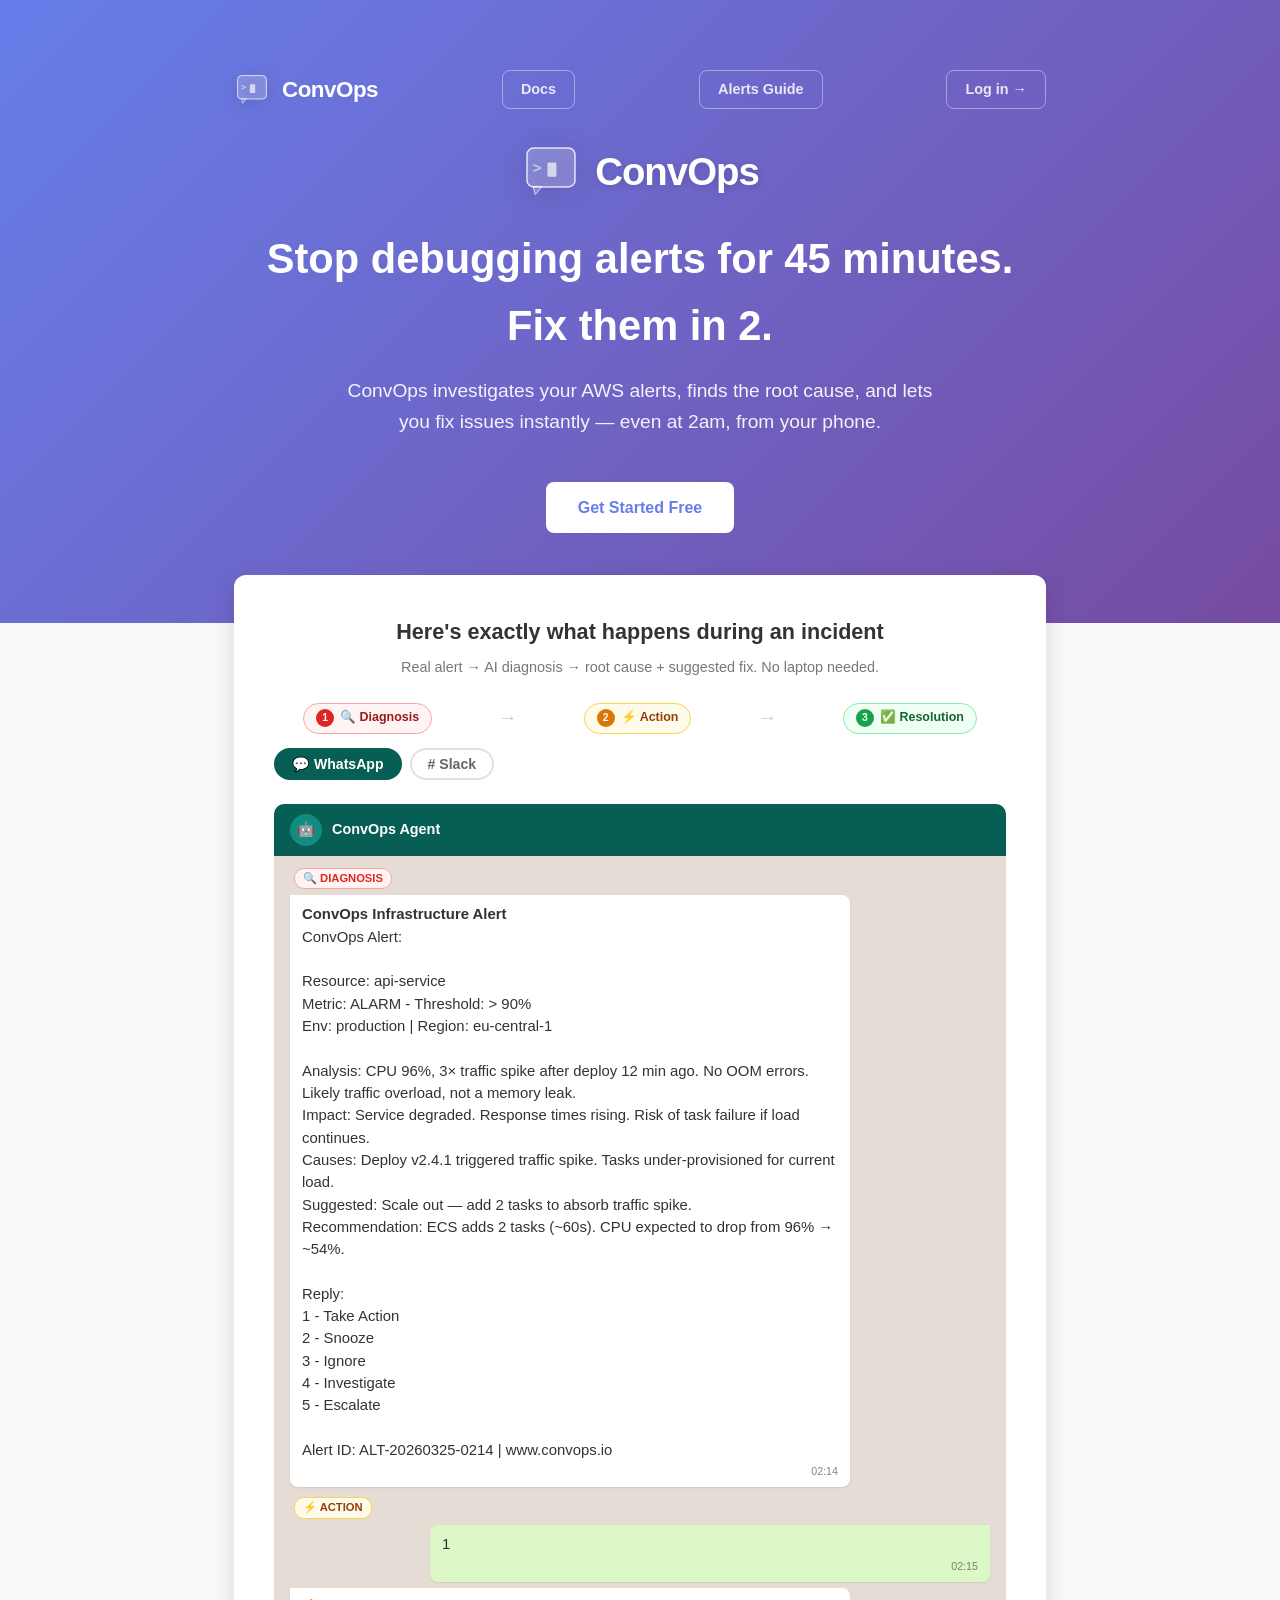
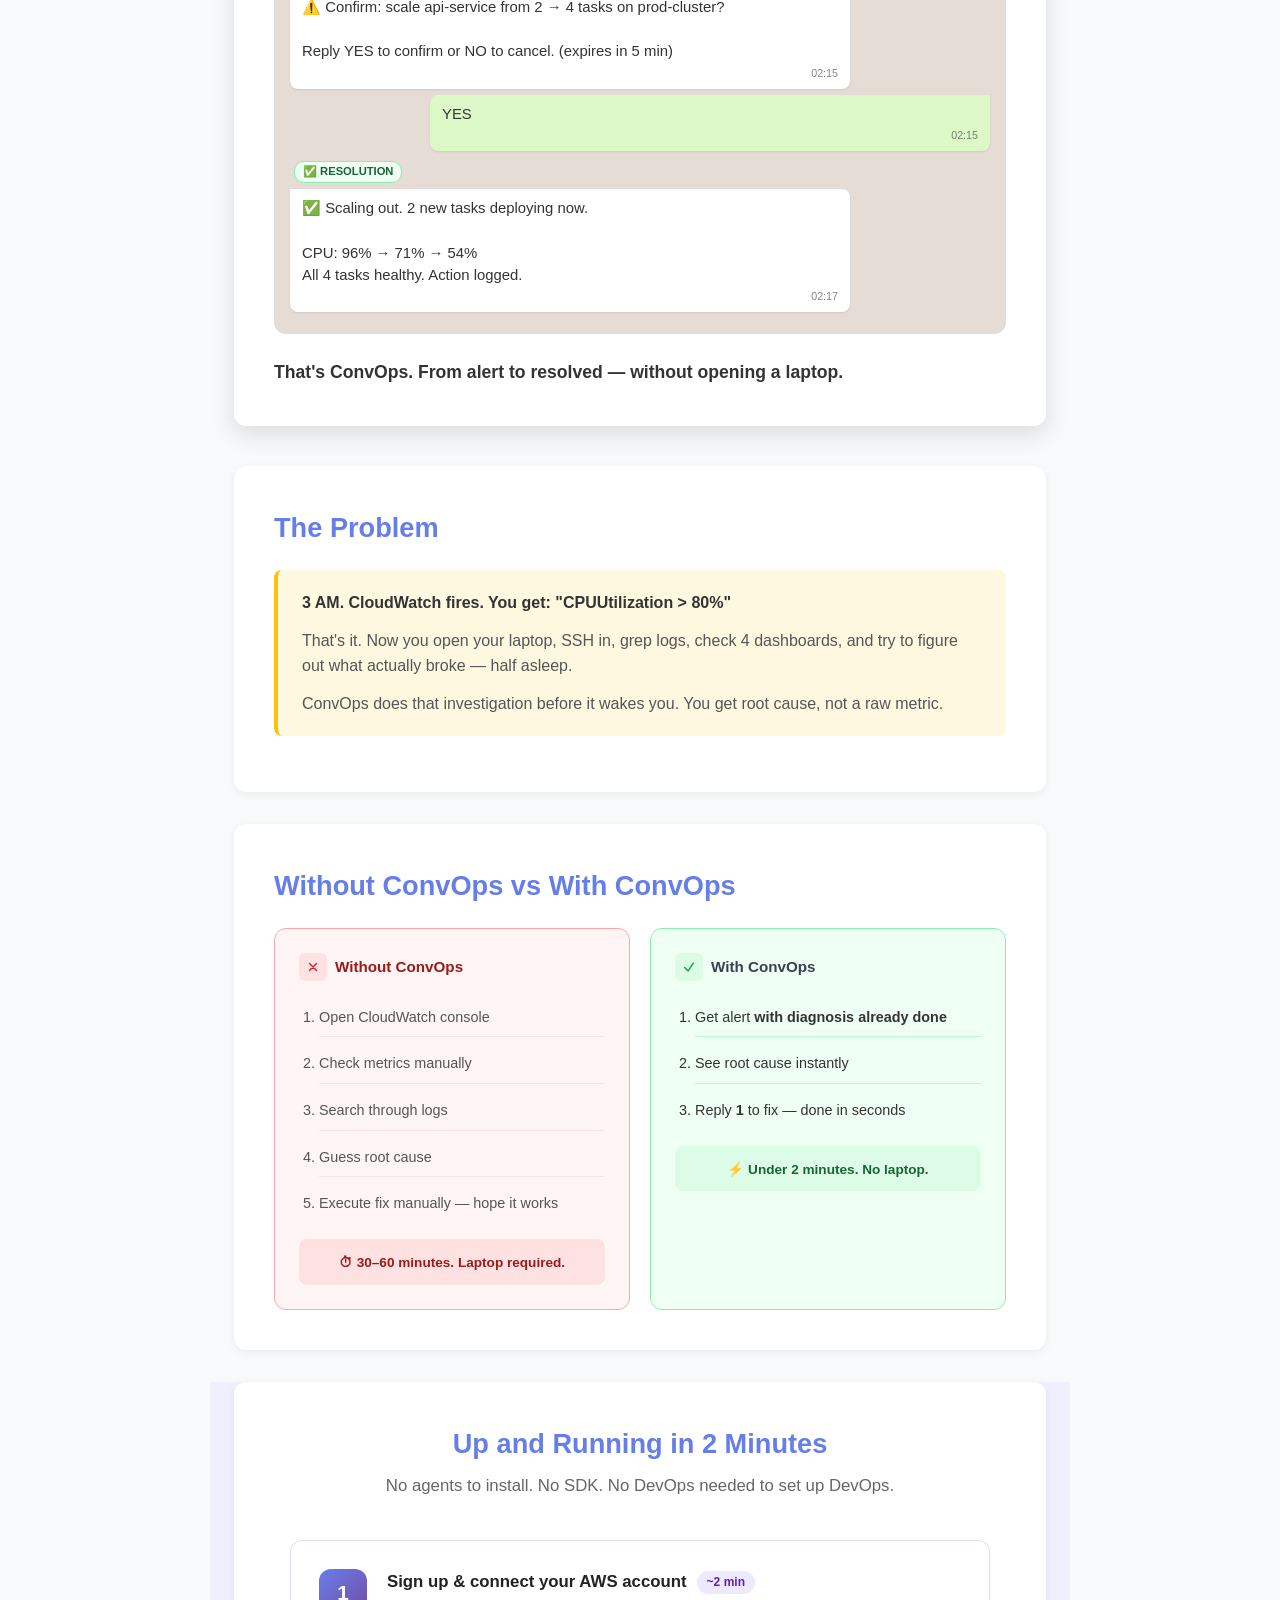
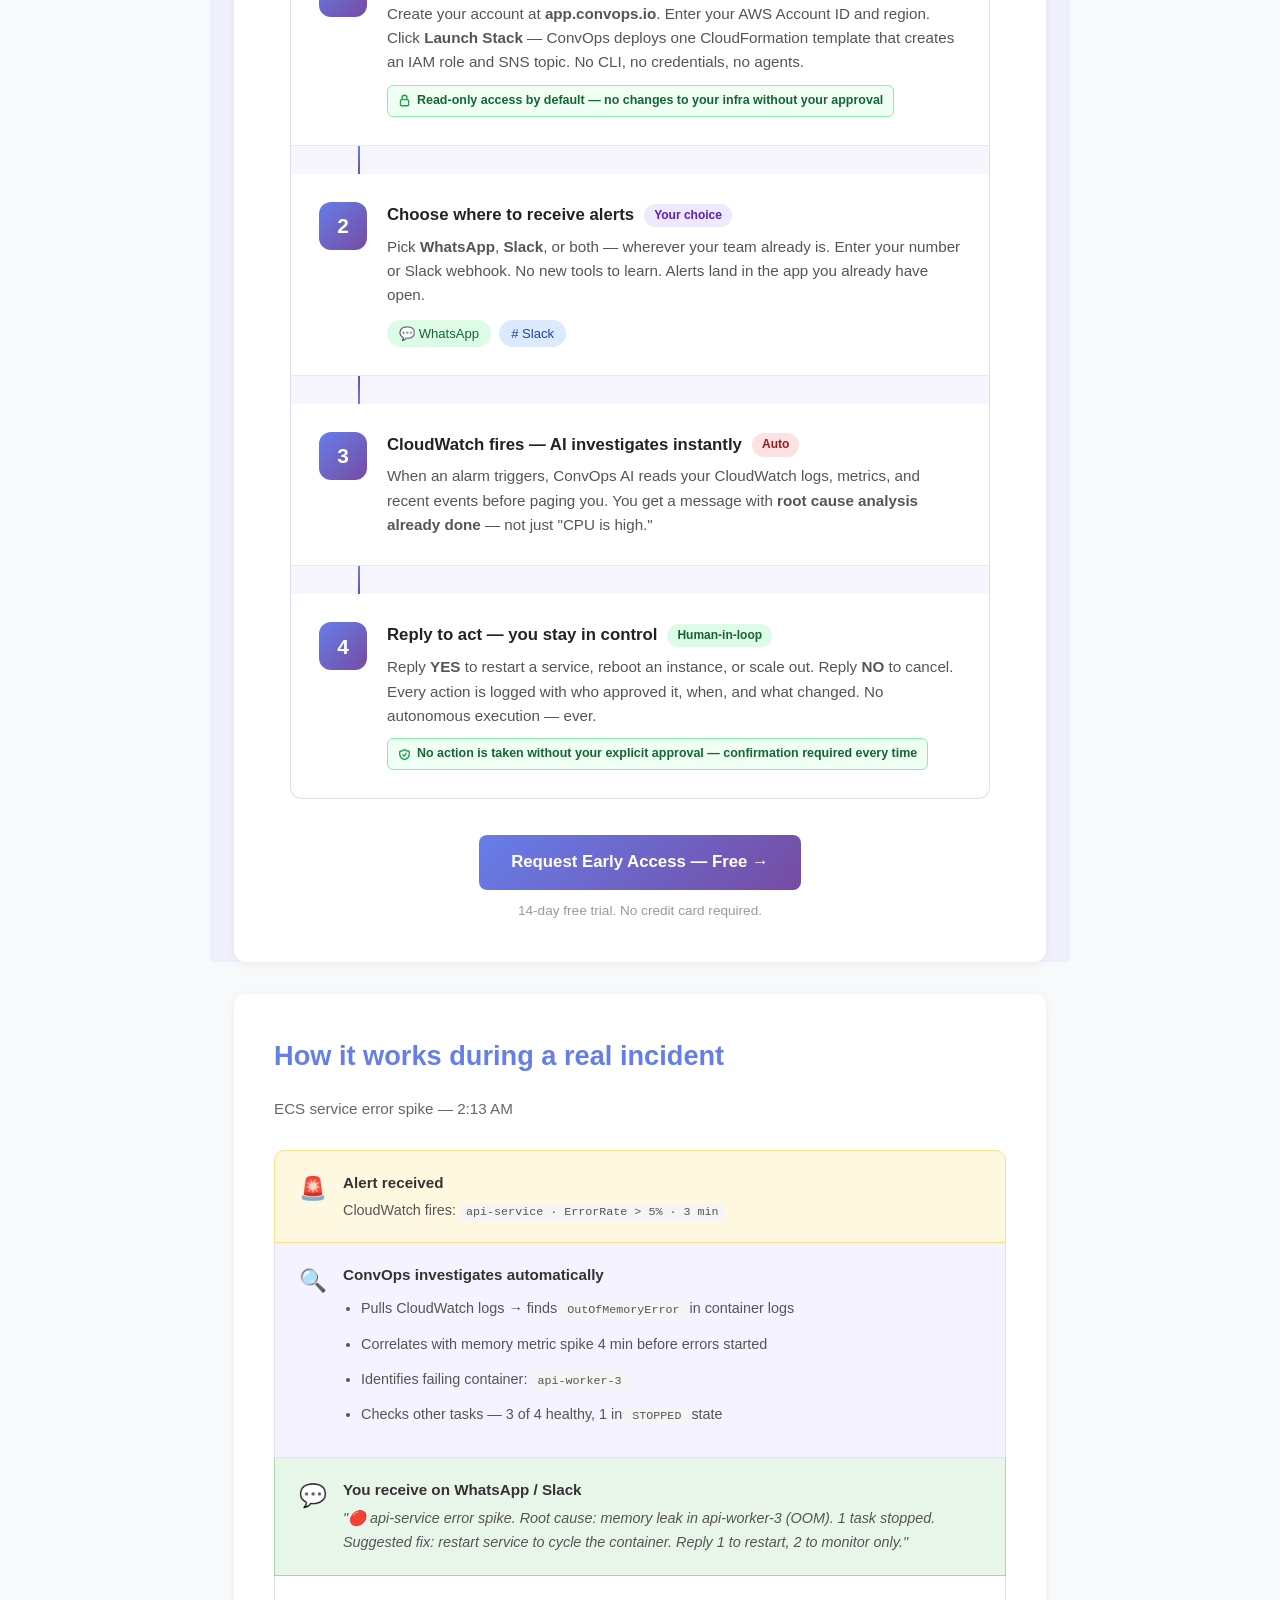
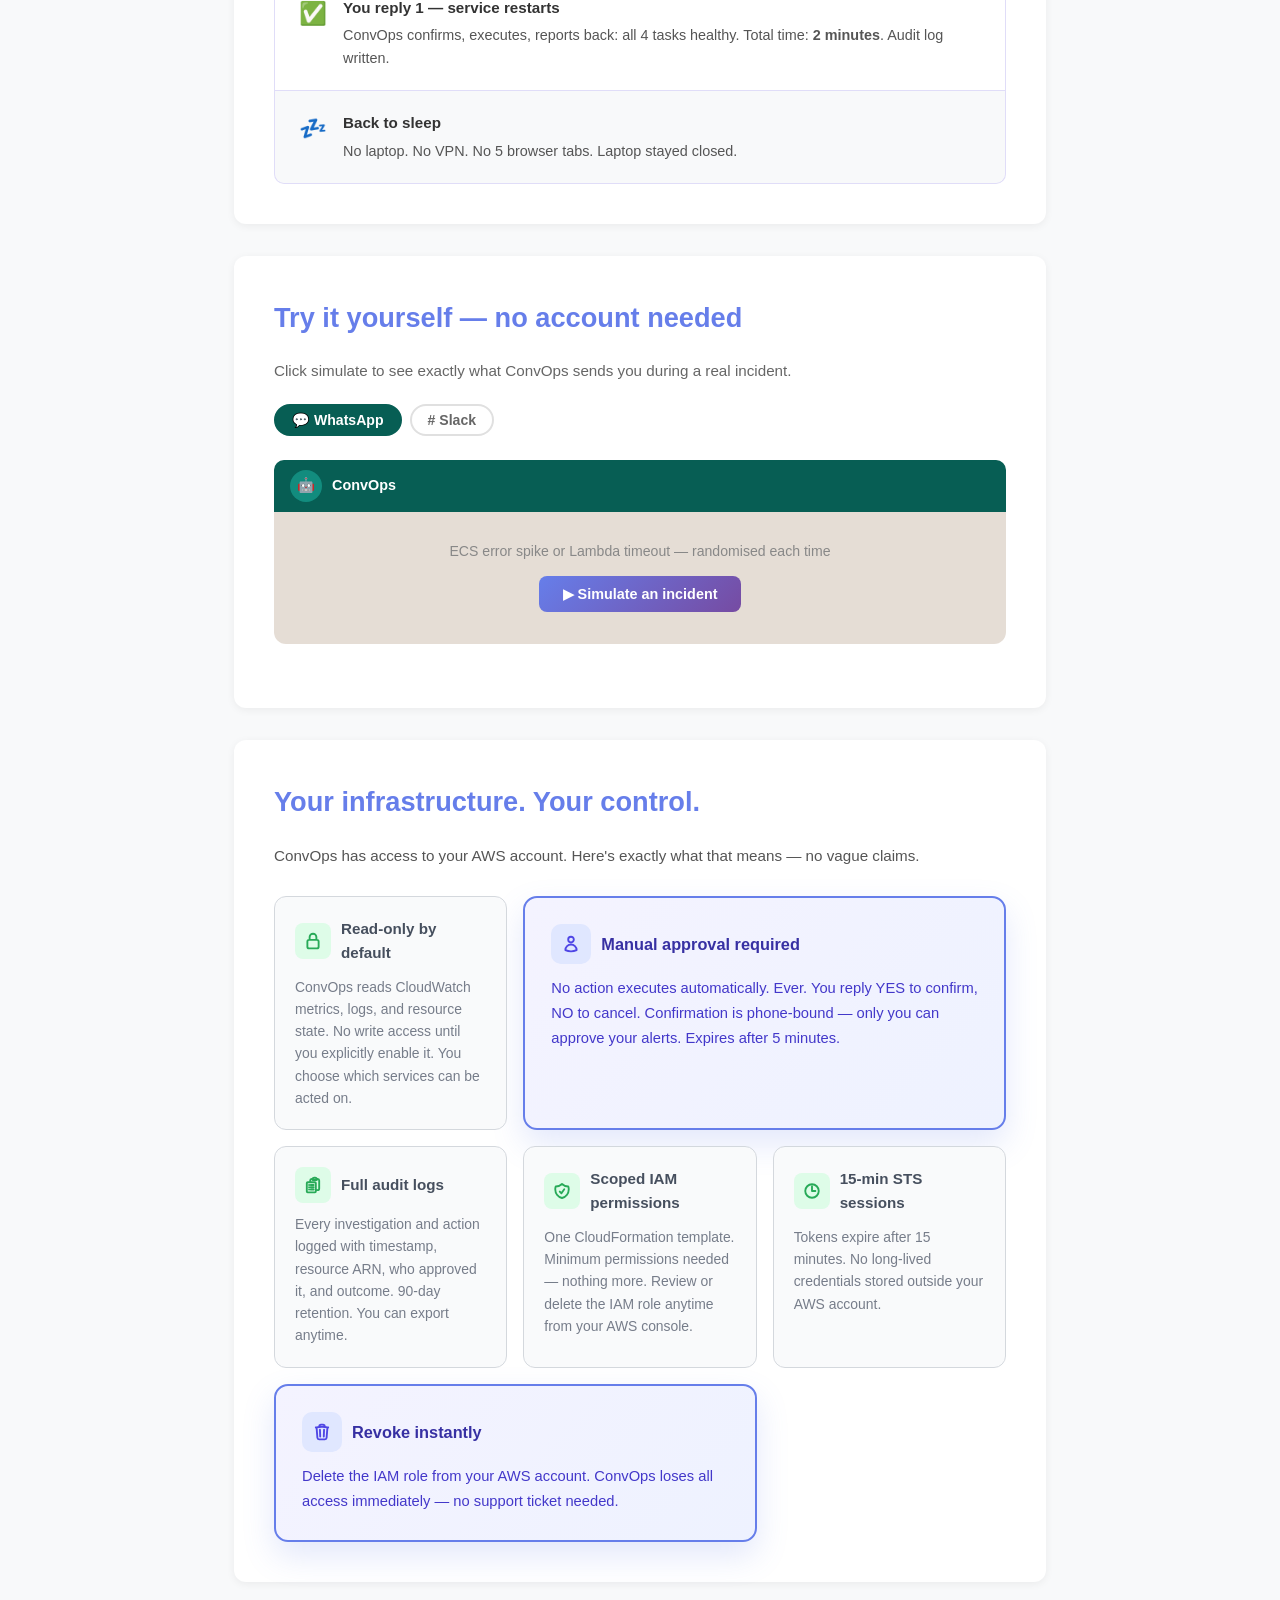
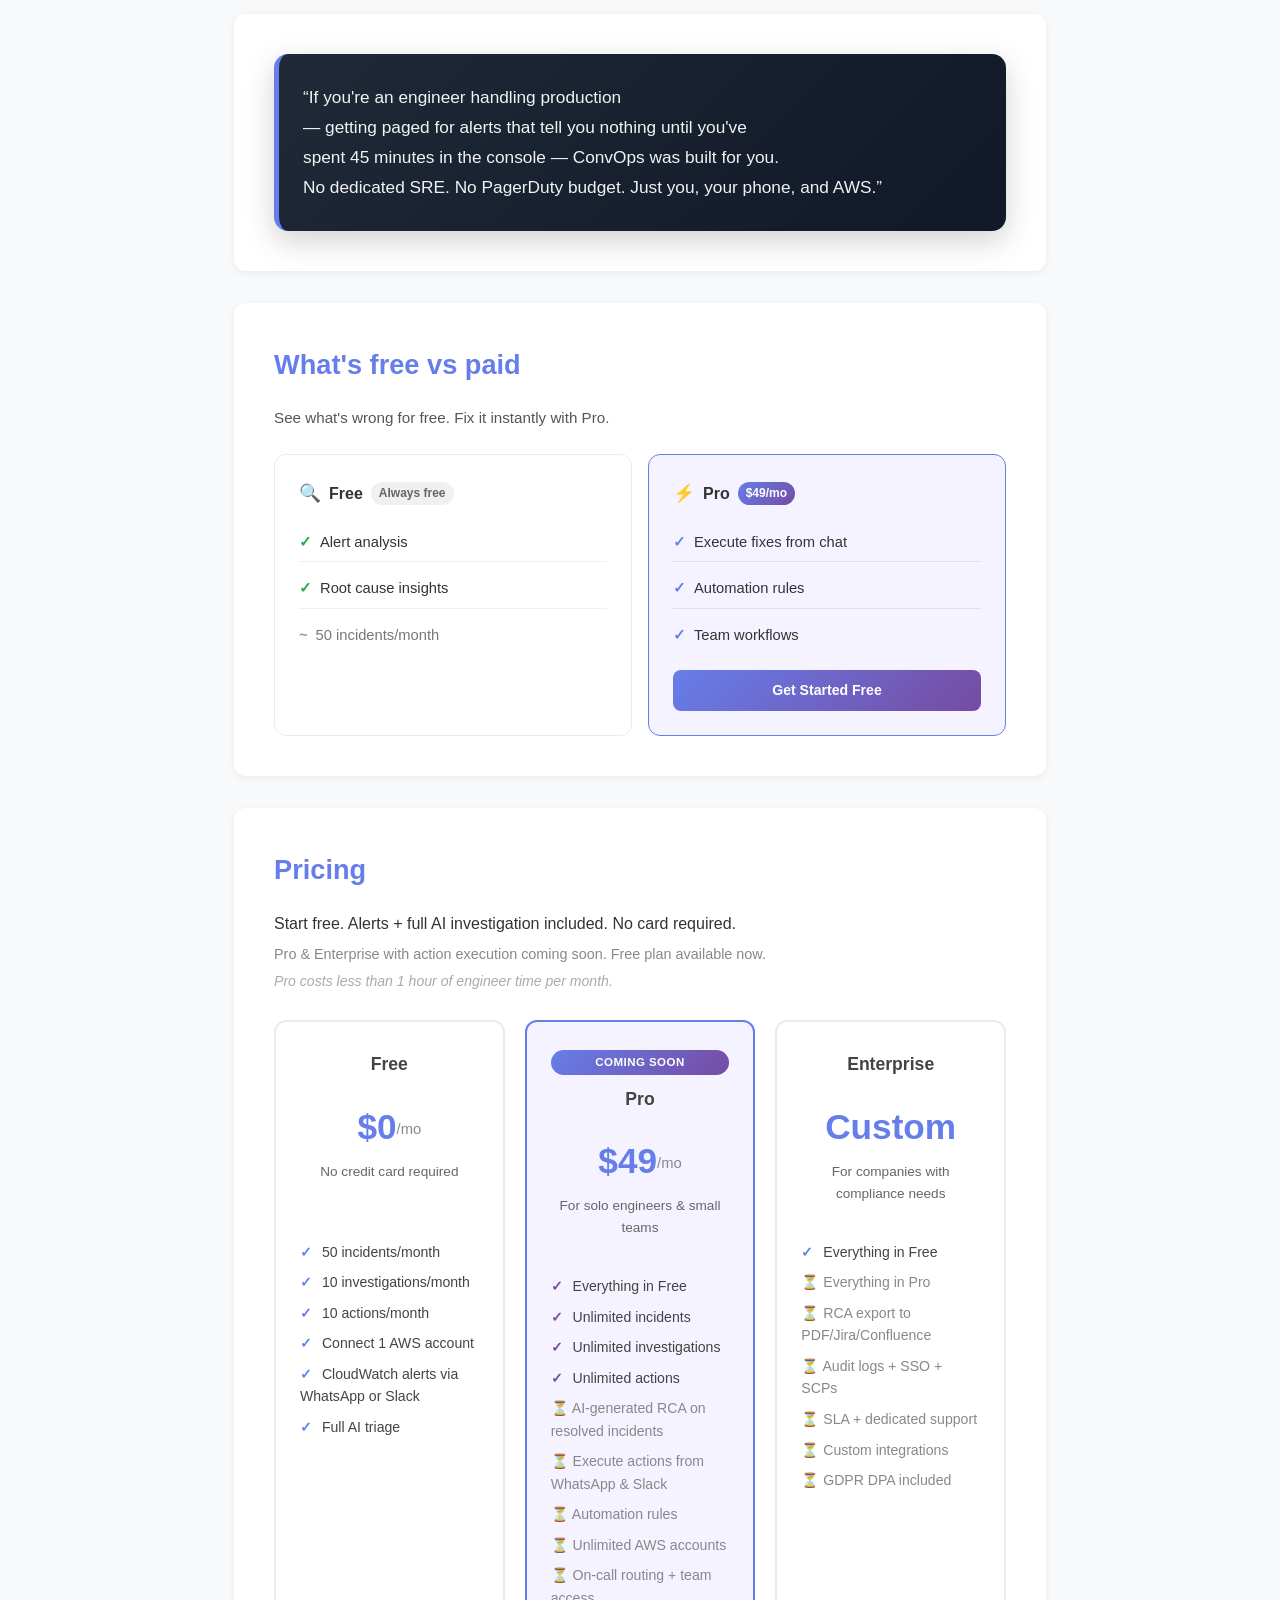
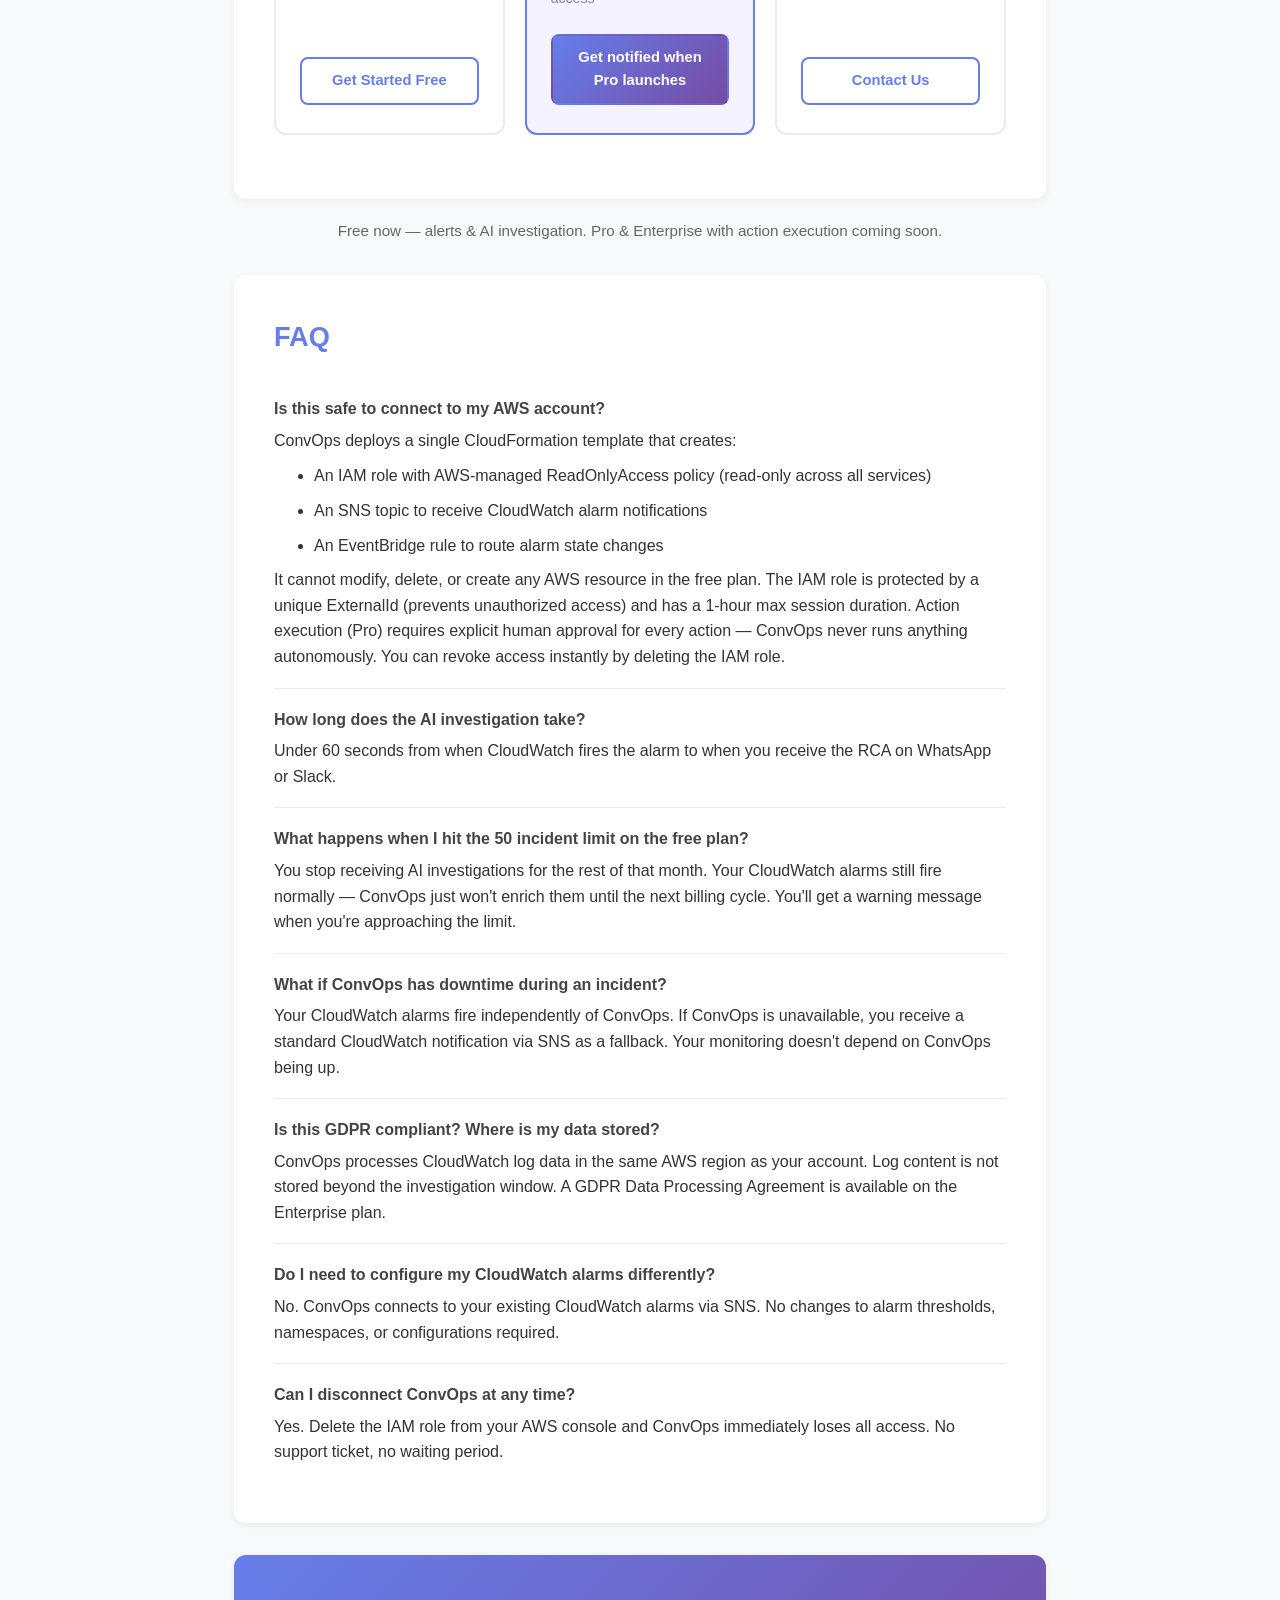
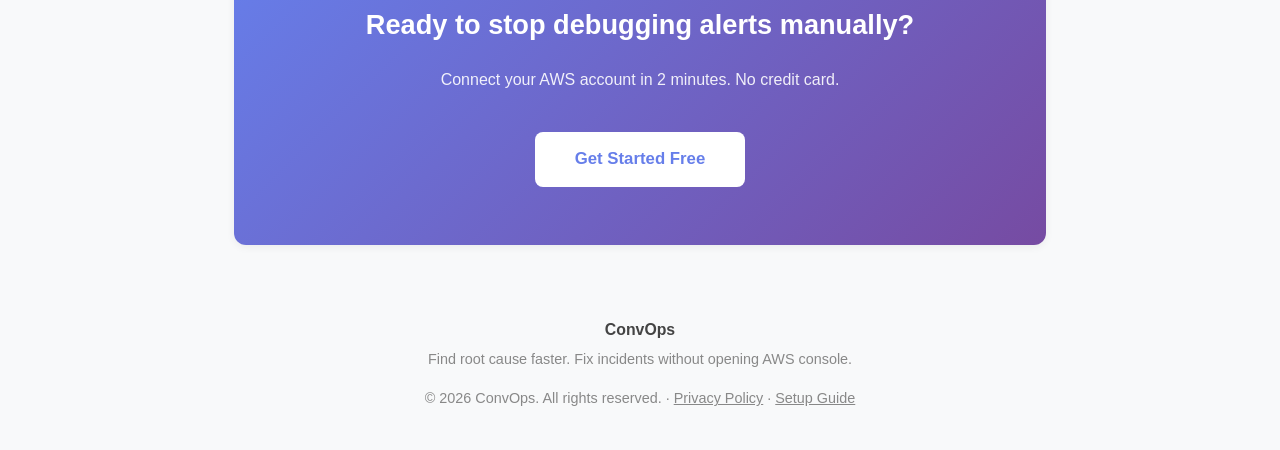
==== index.html @ 7e85c983 "feat: update Free plan limits (10 investigations + 10 actions/month) - Free plan: Added '10 investig" ====
<!DOCTYPE html>
<html lang="en">
<head>
    <meta charset="UTF-8">
    <meta name="viewport" content="width=device-width, initial-scale=1.0">
    <title>ConvOps — Stop Debugging Alerts for 45 Minutes. Fix Them in 2.</title>
    <meta name="description" content="ConvOps delivers AWS CloudWatch alerts to WhatsApp or Slack with AI-powered root cause analysis. No laptop needed — investigate and fix incidents from your phone." />
    <meta property="og:title" content="ConvOps — Stop Debugging Alerts for 45 Minutes. Fix Them in 2." />
    <meta property="og:description" content="ConvOps delivers AWS CloudWatch alerts to WhatsApp or Slack with AI-powered root cause analysis. No laptop needed — investigate and fix incidents from your phone." />
    <meta property="og:url" content="https://convops.io" />
    <meta property="og:type" content="website" />
    <meta name="twitter:card" content="summary" />
    <meta name="twitter:title" content="ConvOps — Stop Debugging Alerts for 45 Minutes. Fix Them in 2." />
    <meta name="twitter:description" content="ConvOps delivers AWS CloudWatch alerts to WhatsApp or Slack with AI-powered root cause analysis. No laptop needed — investigate and fix incidents from your phone." />
    <link rel="canonical" href="https://convops.io" />
    <link rel="icon" type="image/svg+xml" href="/favicon.svg" />
    <link rel="shortcut icon" href="/favicon.svg" />
    <style>
        * {
            margin: 0;
            padding: 0;
            box-sizing: border-box;
        }

        body {
            font-family: -apple-system, BlinkMacSystemFont, 'Segoe UI', Roboto, Oxygen, Ubuntu, Cantarell, sans-serif;
            line-height: 1.6;
            color: #333;
            background: #f8f9fa;
        }

        .container {
            max-width: 860px;
            margin: 0 auto;
            padding: 0 24px;
        }

        /* ── HEADER ── */
        header {
            text-align: center;
            padding: 70px 24px 80px;
            background: linear-gradient(135deg, #667eea 0%, #764ba2 100%);
            color: white;
        }

        h1 {
            font-size: 2.6em;
            margin-bottom: 0.4em;
            font-weight: 700;
        }

        .subhead {
            font-size: 1.2em;
            opacity: 0.92;
            font-weight: 300;
            max-width: 600px;
            margin: 0 auto;
        }

        /* ── HERO CARD ── */
        .hero-card {
            max-width: 860px;
            margin: -48px auto 40px;
            padding: 0 24px;
        }

        .hero-inner {
            background: white;
            border-radius: 12px;
            box-shadow: 0 8px 24px rgba(0,0,0,0.12);
            padding: 40px;
        }

        .demo-box {
            background: #f4f3ff;
            padding: 28px;
            border-radius: 10px;
            margin-bottom: 32px;
            text-align: center;
            border: 2px dashed #667eea;
        }

        .demo-box p:first-child {
            font-size: 1.15em;
            margin-bottom: 10px;
        }

        .demo-box .sub {
            color: #666;
            margin-bottom: 18px;
            font-size: 0.95em;
        }

        .btn-primary {
            display: inline-block;
            background: linear-gradient(135deg, #667eea 0%, #764ba2 100%);
            color: white;
            padding: 12px 32px;
            border-radius: 8px;
            text-decoration: none;
            font-weight: 600;
            font-size: 1em;
            transition: opacity 0.2s, transform 0.2s;
        }

        .btn-primary:hover {
            opacity: 0.9;
            transform: translateY(-1px);
        }

        .demo-box .note {
            margin-top: 12px;
            font-size: 0.85em;
            color: #999;
        }

        .hero-intro {
            margin-bottom: 20px;
            font-size: 1.05em;
        }

        /* WhatsApp-style chat */
        .chat-window {
            background: #e5ddd5;
            border-radius: 12px;
            padding: 16px;
            margin: 24px 0;
        }

        .chat-header {
            background: #075e54;
            color: white;
            border-radius: 10px 10px 0 0;
            padding: 10px 16px;
            font-size: 0.9em;
            font-weight: 600;
            margin: -16px -16px 12px -16px;
            display: flex;
            align-items: center;
            gap: 10px;
        }

        .chat-avatar {
            width: 32px;
            height: 32px;
            background: #128c7e;
            border-radius: 50%;
            display: flex;
            align-items: center;
            justify-content: center;
            font-size: 1em;
        }

        .bubble {
            max-width: 80%;
            padding: 8px 12px;
            border-radius: 8px;
            margin: 6px 0;
            font-size: 0.93em;
            line-height: 1.5;
            position: relative;
        }

        .bubble .time {
            font-size: 0.72em;
            opacity: 0.6;
            margin-top: 2px;
            text-align: right;
        }

        .bubble.agent {
            background: white;
            border-radius: 0 8px 8px 8px;
            margin-right: auto;
            box-shadow: 0 1px 2px rgba(0,0,0,0.1);
        }

        .bubble.user {
            background: #dcf8c6;
            border-radius: 8px 0 8px 8px;
            margin-left: auto;
            box-shadow: 0 1px 2px rgba(0,0,0,0.1);
        }

        .hero-tagline {
            font-size: 1.1em;
            font-weight: 600;
            margin-top: 8px;
        }


        /* ── CHANNEL TABS ── */
        .channel-tabs {
            display: flex;
            gap: 8px;
            margin-bottom: 16px;
        }
        .channel-tab {
            padding: 6px 16px;
            border-radius: 20px;
            border: 2px solid #e0e0e0;
            background: white;
            cursor: pointer;
            font-size: 0.88em;
            font-weight: 600;
            color: #666;
            transition: all 0.2s;
        }
        .channel-tab.active-wa {
            background: #075e54;
            border-color: #075e54;
            color: white;
        }
        .channel-tab.active-slack {
            background: #4A154B;
            border-color: #4A154B;
            color: white;
        }
        .chat-demo { display: none; }
        .chat-demo.active { display: block; }

        /* Slack-style chat */
        .slack-window {
            background: #1a1d21;
            border-radius: 12px;
            padding: 0;
            margin: 0;
            overflow: hidden;
            font-family: 'Lato', sans-serif;
        }
        .slack-header {
            background: #4A154B;
            color: white;
            padding: 10px 16px;
            font-size: 0.9em;
            font-weight: 700;
            display: flex;
            align-items: center;
            gap: 8px;
        }
        .slack-header .channel-name { opacity: 0.95; }
        .slack-body {
            padding: 16px;
        }
        .slack-msg {
            display: flex;
            gap: 10px;
            margin: 14px 0;
            align-items: flex-start;
        }
        .slack-avatar {
            width: 32px;
            height: 32px;
            border-radius: 6px;
            display: flex;
            align-items: center;
            justify-content: center;
            font-size: 1em;
            flex-shrink: 0;
        }
        .slack-avatar.bot { background: #4A154B; }
        .slack-avatar.user { background: #1164A3; }
        .slack-msg-content { flex: 1; }
        .slack-sender {
            font-size: 0.82em;
            font-weight: 700;
            margin-bottom: 3px;
        }
        .slack-sender.bot-name { color: #E8A0D8; }
        .slack-sender.user-name { color: #6FB3F2; }
        .slack-sender .ts {
            font-weight: 400;
            opacity: 0.5;
            font-size: 0.9em;
            margin-left: 6px;
        }
        .slack-text {
            color: #D1D2D3;
            font-size: 0.92em;
            line-height: 1.5;
        }
        .slack-text .action-btn {
            display: inline-block;
            background: #4A154B;
            color: white;
            padding: 4px 12px;
            border-radius: 4px;
            font-size: 0.85em;
            font-weight: 600;
            margin-top: 6px;
            cursor: pointer;
        }
        .slack-divider {
            border: none;
            border-top: 1px solid #2d2f33;
            margin: 4px 0;
        }

        /* ── SECTIONS ── */
        .section {
            max-width: 860px;
            margin: 0 auto 32px;
            padding: 0 24px;
        }

        .section-inner {
            background: white;
            border-radius: 12px;
            padding: 40px;
            box-shadow: 0 2px 8px rgba(0,0,0,0.06);
        }

        h2 {
            color: #667eea;
            margin-bottom: 20px;
            font-size: 1.7em;
        }

        .problem-box {
            background: #fff8e1;
            padding: 20px 24px;
            border-radius: 8px;
            border-left: 4px solid #ffc107;
            margin: 16px 0;
        }

        .steps {
            display: grid;
            grid-template-columns: repeat(auto-fit, minmax(220px, 1fr));
            gap: 20px;
            margin: 20px 0;
        }

        .step {
            background: #f4f3ff;
            border-radius: 10px;
            padding: 20px;
        }

        .step-num {
            font-size: 1.5em;
            font-weight: 700;
            color: #667eea;
            margin-bottom: 6px;
        }

        .step h3 {
            font-size: 1em;
            margin-bottom: 6px;
        }

        .step p {
            font-size: 0.9em;
            color: #555;
        }

        .feature-grid {
            display: grid;
            grid-template-columns: repeat(auto-fit, minmax(200px, 1fr));
            gap: 14px;
            margin: 20px 0;
        }

        .feature {
            padding: 14px 16px;
            background: #f4f3ff;
            border-radius: 8px;
            font-size: 0.95em;
        }

        .checkmark { color: #28a745; font-weight: bold; margin-right: 6px; }
        .xmark     { color: #dc3545; font-weight: bold; margin-right: 6px; }

        /* ── PRICING ── */
        .pricing-grid {
            display: grid;
            grid-template-columns: repeat(auto-fit, minmax(220px, 1fr));
            gap: 20px;
            margin: 24px 0;
        }

        .pricing-card {
            border: 2px solid #e9ecef;
            border-radius: 12px;
            padding: 28px 24px;
            text-align: center;
            transition: border-color 0.2s, transform 0.2s;
        }

        .pricing-card:hover {
            border-color: #667eea;
            transform: translateY(-2px);
        }

        .pricing-card.featured {
            border-color: #667eea;
            background: #f4f3ff;
        }

        .pricing-card h3 {
            font-size: 1.1em;
            margin-bottom: 10px;
            color: #444;
        }

        .pricing-card .amount {
            font-size: 2.2em;
            font-weight: 700;
            color: #667eea;
            margin: 10px 0 6px;
        }

        .pricing-card .desc {
            font-size: 0.85em;
            color: #666;
            min-height: 48px;
        }

        .pricing-includes {
            background: #f8f9fa;
            border-radius: 8px;
            padding: 20px 24px;
            margin-top: 20px;
        }

        .pricing-includes ul {
            list-style: none;
            padding: 0;
            display: grid;
            grid-template-columns: repeat(auto-fit, minmax(200px, 1fr));
            gap: 8px;
            margin-top: 10px;
        }

        .pricing-includes li::before {
            content: "✅ ";
        }

        .saas-note {
            text-align: center;
            margin-top: 24px;
            padding: 16px;
            background: #f4f3ff;
            border-radius: 8px;
            color: #555;
            font-size: 0.95em;
        }

        /* ── PRICING v2 ── */
        .pricing-grid-3 {
            grid-template-columns: repeat(3, 1fr);
        }

        @media (max-width: 700px) {
            .pricing-grid-3 {
                grid-template-columns: 1fr;
            }
        }

        .pricing-card {
            position: relative;
            display: flex;
            flex-direction: column;
        }

        .pricing-features {
            list-style: none;
            padding: 0;
            margin: 16px 0 20px;
            text-align: left;
            flex: 1;
        }

        .pricing-features li {
            font-size: 0.88em;
            color: #444;
            padding: 4px 0;
            margin: 0;
        }

        .pricing-features .checkmark {
            color: #667eea;
            font-weight: 700;
            margin-right: 6px;
        }

        .pricing-card.featured .pricing-features .checkmark {
            color: #764ba2;
        }

        .amount-period {
            font-size: 0.42em;
            font-weight: 400;
            color: #888;
            vertical-align: middle;
        }

        .badge-popular {
            display: inline-block;
            background: linear-gradient(135deg, #667eea, #764ba2);
            color: white;
            font-size: 0.72em;
            font-weight: 700;
            padding: 3px 10px;
            border-radius: 20px;
            margin-bottom: 10px;
            text-transform: uppercase;
            letter-spacing: 0.04em;
        }

        .btn-pricing {
            display: block;
            text-align: center;
            border: 2px solid #667eea;
            color: #667eea;
            padding: 10px 20px;
            border-radius: 8px;
            text-decoration: none;
            font-weight: 600;
            font-size: 0.92em;
            margin-top: auto;
            transition: background 0.2s, color 0.2s, transform 0.2s;
        }

        .btn-pricing:hover {
            background: #667eea;
            color: white;
            transform: translateY(-1px);
        }

        .btn-pricing-featured {
            background: linear-gradient(135deg, #667eea, #764ba2);
            border-color: transparent;
            color: white;
        }

        .btn-pricing-featured:hover {
            background: linear-gradient(135deg, #5a6fd6, #6a3d96);
            color: white;
        }

        /* ── CTA SECTION ── */
        .cta-section {
            background: linear-gradient(135deg, #667eea 0%, #764ba2 100%);
            color: white;
        }

        .cta-section h2 {
            color: white;
        }

        .btn-white {
            display: inline-block;
            background: white;
            color: #667eea;
            padding: 14px 40px;
            border-radius: 8px;
            text-decoration: none;
            font-weight: 700;
            font-size: 1.05em;
            margin: 20px 0 10px;
            transition: transform 0.2s, box-shadow 0.2s;
        }

        .btn-white:hover {
            transform: translateY(-2px);
            box-shadow: 0 6px 16px rgba(0,0,0,0.2);
        }

        /* ── SECURITY ── */
        .security-grid {
            display: grid;
            grid-template-columns: repeat(auto-fit, minmax(260px, 1fr));
            gap: 14px;
            margin: 20px 0;
        }

        .security-item {
            background: #f8f9fa;
            border-radius: 8px;
            padding: 16px;
            font-size: 0.95em;
        }

        /* ── FAQ ── */
        .faq-item {
            border-bottom: 1px solid #e9ecef;
            padding: 18px 0;
        }

        .faq-item:last-child { border-bottom: none; }

        .faq-item strong {
            display: block;
            margin-bottom: 6px;
            color: #444;
        }

        /* ── FOOTER ── */
        footer {
            text-align: center;
            padding: 40px 24px;
            color: #888;
            font-size: 0.9em;
        }

        footer strong {
            color: #444;
            font-size: 1.1em;
        }

        ul { padding-left: 20px; }
        li { margin: 8px 0; }
        p  { margin-bottom: 12px; }
        p:last-child { margin-bottom: 0; }

        /* Demo bubble fade-in animation */
        @keyframes bubbleFadeIn {
            from { opacity: 0; transform: translateY(8px); }
            to   { opacity: 1; transform: translateY(0); }
        }
        .demo-bubble {
            opacity: 0;
            animation: bubbleFadeIn 0.4s ease forwards;
        }

    </style>
</head>
<body>
<!-- HEADER -->
    <header>
        <div class="container">
            <div style="display:flex; align-items:center; justify-content:space-between; margin-bottom:32px; flex-wrap:wrap; gap:12px;">
                <div style="display:flex; align-items:center; gap:12px;">
                    <img src="/logo-white.svg" alt="ConvOps" style="width:36px; height:36px; filter:drop-shadow(0 2px 8px rgba(0,0,0,0.3));" />
                    <span style="font-size:1.4em; font-weight:800; color:#fff; letter-spacing:-0.5px;">ConvOps</span>
                </div>
                <a href="/docs" style="font-size:0.9em; font-weight:600; color:rgba(255,255,255,0.85); text-decoration:none; border:1.5px solid rgba(255,255,255,0.4); border-radius:8px; padding:7px 18px; transition:all 0.2s;" onmouseover="this.style.background='rgba(255,255,255,0.15)'" onmouseout="this.style.background='transparent'">Docs</a>
                <a href="/cloudwatch-alarm-setup-guide" style="font-size:0.9em; font-weight:600; color:rgba(255,255,255,0.85); text-decoration:none; border:1.5px solid rgba(255,255,255,0.4); border-radius:8px; padding:7px 18px; transition:all 0.2s;" onmouseover="this.style.background='rgba(255,255,255,0.15)'" onmouseout="this.style.background='transparent'">Alerts Guide</a>
                <a href="https://app.convops.io/sign-in" style="font-size:0.9em; font-weight:600; color:rgba(255,255,255,0.85); text-decoration:none; border:1.5px solid rgba(255,255,255,0.4); border-radius:8px; padding:7px 18px; transition:all 0.2s;" onmouseover="this.style.background='rgba(255,255,255,0.15)'" onmouseout="this.style.background='transparent'">Log in →</a>
            </div>
            <div style="display:flex; align-items:center; gap:14px; margin-bottom:24px; justify-content:center; flex-wrap:wrap;">
                <img src="/logo-white.svg" alt="ConvOps" style="width:60px; height:60px; filter:drop-shadow(0 2px 12px rgba(0,0,0,0.3));" />
                <span style="font-size:2.4em; font-weight:800; color:#fff; letter-spacing:-1px; text-shadow: 0 2px 8px rgba(0,0,0,0.15);">ConvOps</span>
            </div>
            <h1>Stop debugging alerts for 45 minutes. Fix them in 2.</h1>
            <p class="subhead">ConvOps investigates your AWS alerts, finds the root cause, and lets you fix issues instantly — even at 2am, from your phone.</p>
            <div style="margin-top:24px;">
                <a href="https://app.convops.io/sign-up" class="btn-white" style="font-size:1em; padding:13px 32px;">Get Started Free</a>
            </div>
        </div>
    </header>

    <!-- HERO -->
    <div class="hero-card">
        <div class="hero-inner">

            <div style="text-align:center; margin-bottom:24px;">
                <h2 style="color:#333; font-size:1.35em; font-weight:700; margin-bottom:6px;">Here's exactly what happens during an incident</h2>
                <p style="color:#777; font-size:0.9em;">Real alert → AI diagnosis → root cause + suggested fix. No laptop needed.</p>
            </div>

            <!-- Step labels -->
            <div style="display:flex; justify-content:space-around; margin-bottom:14px; flex-wrap:wrap; gap:8px;">
                <div style="display:flex; align-items:center; gap:6px; background:#fff3f3; border:1px solid #fca5a5; border-radius:20px; padding:4px 12px;">
                    <span style="width:18px;height:18px;background:#dc2626;border-radius:50%;display:inline-flex;align-items:center;justify-content:center;font-size:0.65em;font-weight:700;color:white;flex-shrink:0;">1</span>
                    <span style="font-size:0.78em; font-weight:700; color:#991b1b;">🔍 Diagnosis</span>
                </div>
                <div style="color:#ccc; align-self:center; font-size:1.2em;">→</div>
                <div style="display:flex; align-items:center; gap:6px; background:#fffbeb; border:1px solid #fcd34d; border-radius:20px; padding:4px 12px;">
                    <span style="width:18px;height:18px;background:#d97706;border-radius:50%;display:inline-flex;align-items:center;justify-content:center;font-size:0.65em;font-weight:700;color:white;flex-shrink:0;">2</span>
                    <span style="font-size:0.78em; font-weight:700; color:#92400e;">⚡ Action</span>
                </div>
                <div style="color:#ccc; align-self:center; font-size:1.2em;">→</div>
                <div style="display:flex; align-items:center; gap:6px; background:#f0fff4; border:1px solid #86efac; border-radius:20px; padding:4px 12px;">
                    <span style="width:18px;height:18px;background:#16a34a;border-radius:50%;display:inline-flex;align-items:center;justify-content:center;font-size:0.65em;font-weight:700;color:white;flex-shrink:0;">3</span>
                    <span style="font-size:0.78em; font-weight:700; color:#166534;">✅ Resolution</span>
                </div>
            </div>

            <!-- Channel toggle tabs -->
            <div class="channel-tabs">
                <button class="channel-tab active-wa" onclick="showChannel('wa')">💬 WhatsApp</button>
                <button class="channel-tab" onclick="showChannel('slack')" id="tab-slack"># Slack</button>
            </div>

            <!-- WhatsApp demo -->
            <div class="chat-demo active" id="demo-wa">
                <div class="chat-window">
                    <div class="chat-header">
                        <div class="chat-avatar">🤖</div>
                        <span>ConvOps Agent</span>
                    </div>

                    <!-- Stage 1: Diagnosis -->
                    <div style="display:flex; align-items:center; gap:6px; margin:6px 4px 2px;">
                        <span style="font-size:0.7em; font-weight:700; color:#dc2626; background:#fff3f3; border:1px solid #fca5a5; border-radius:10px; padding:1px 8px;">🔍 DIAGNOSIS</span>
                    </div>
                    <div class="bubble agent demo-bubble" style="animation-delay:0.2s">
                        <strong>ConvOps Infrastructure Alert</strong><br>
                        ConvOps Alert:<br><br>
                        Resource: api-service<br>
                        Metric: ALARM - Threshold: &gt; 90%<br>
                        Env: production | Region: eu-central-1<br><br>
                        Analysis: CPU 96%, 3× traffic spike after deploy 12 min ago. No OOM errors. Likely traffic overload, not a memory leak.<br>
                        Impact: Service degraded. Response times rising. Risk of task failure if load continues.<br>
                        Causes: Deploy v2.4.1 triggered traffic spike. Tasks under-provisioned for current load.<br>
                        Suggested: Scale out — add 2 tasks to absorb traffic spike.<br>
                        Recommendation: ECS adds 2 tasks (~60s). CPU expected to drop from 96% → ~54%.<br><br>
                        Reply:<br>
                        1 - Take Action<br>
                        2 - Snooze<br>
                        3 - Ignore<br>
                        4 - Investigate<br>
                        5 - Escalate<br><br>
                        Alert ID: ALT-20260325-0214 | www.convops.io
                        <div class="time">02:14</div>
                    </div>

                    <!-- Stage 2: Action -->
                    <div style="display:flex; align-items:center; gap:6px; margin:10px 4px 2px;">
                        <span style="font-size:0.7em; font-weight:700; color:#92400e; background:#fffbeb; border:1px solid #fcd34d; border-radius:10px; padding:1px 8px;">⚡ ACTION</span>
                    </div>
                    <div class="bubble user demo-bubble" style="animation-delay:0.6s">
                        1
                        <div class="time">02:15</div>
                    </div>
                    <div class="bubble agent demo-bubble" style="animation-delay:0.9s">
                        ⚠️ Confirm: scale api-service from 2 → 4 tasks on prod-cluster?<br><br>
                        Reply YES to confirm or NO to cancel. (expires in 5 min)
                        <div class="time">02:15</div>
                    </div>
                    <div class="bubble user demo-bubble" style="animation-delay:1.2s">
                        YES
                        <div class="time">02:15</div>
                    </div>

                    <!-- Stage 3: Resolution -->
                    <div style="display:flex; align-items:center; gap:6px; margin:10px 4px 2px;">
                        <span style="font-size:0.7em; font-weight:700; color:#166534; background:#f0fff4; border:1px solid #86efac; border-radius:10px; padding:1px 8px;">✅ RESOLUTION</span>
                    </div>
                    <div class="bubble agent demo-bubble" style="animation-delay:1.5s">
                        ✅ Scaling out. 2 new tasks deploying now.<br><br>
                        CPU: 96% → 71% → 54%<br>
                        All 4 tasks healthy. Action logged.
                        <div class="time">02:17</div>
                    </div>
                </div>
            </div>

            <!-- Slack demo -->
            <div class="chat-demo" id="demo-slack">
                <div class="slack-window">
                    <div class="slack-header">
                        <span>#</span>
                        <span class="channel-name">infra-alerts</span>
                    </div>
                    <div class="slack-body">
                        <div style="padding:4px 0 8px; display:flex; gap:6px; align-items:center;">
                            <span style="font-size:0.7em; font-weight:700; color:#dc2626; background:#fff3f3; border:1px solid #fca5a5; border-radius:10px; padding:1px 8px;">🔍 DIAGNOSIS</span>
                        </div>
                        <div class="slack-msg demo-bubble" style="animation-delay:0.2s">
                            <div class="slack-avatar bot">🤖</div>
                            <div class="slack-msg-content">
                                <div class="slack-sender bot-name">ConvOps<span class="ts">2:14 AM</span></div>
                                <div class="slack-text">
                                    <strong>ConvOps Infrastructure Alert</strong><br>
                                    ConvOps Alert:<br><br>
                                    Resource: api-service<br>
                                    Metric: ALARM - Threshold: &gt; 90%<br>
                                    Env: production | Region: eu-central-1<br><br>
                                    Analysis: CPU 96%, 3× traffic spike after deploy 12 min ago. No OOM errors. Likely traffic overload, not a memory leak.<br>
                                    Impact: Service degraded. Response times rising. Risk of task failure if load continues.<br>
                                    Causes: Deploy v2.4.1 triggered traffic spike. Tasks under-provisioned for current load.<br>
                                    Suggested: Scale out — add 2 tasks to absorb traffic spike.<br>
                                    Recommendation: ECS adds 2 tasks (~60s). CPU expected to drop from 96% → ~54%.<br><br>
                                    Reply: 1 - Take Action · 2 - Snooze · 3 - Ignore · 4 - Investigate · 5 - Escalate<br><br>
                                    Alert ID: ALT-20260325-0214 | www.convops.io
                                </div>
                            </div>
                        </div>
                        <hr class="slack-divider">
                        <div style="padding:4px 0 4px; display:flex; gap:6px; align-items:center;">
                            <span style="font-size:0.7em; font-weight:700; color:#92400e; background:#fffbeb; border:1px solid #fcd34d; border-radius:10px; padding:1px 8px;">⚡ ACTION</span>
                        </div>
                        <div class="slack-msg demo-bubble" style="animation-delay:0.6s">
                            <div class="slack-avatar user">N</div>
                            <div class="slack-msg-content">
                                <div class="slack-sender user-name">Alex<span class="ts">2:15 AM</span></div>
                                <div class="slack-text">1</div>
                            </div>
                        </div>
                        <div class="slack-msg demo-bubble" style="animation-delay:0.9s">
                            <div class="slack-avatar bot">🤖</div>
                            <div class="slack-msg-content">
                                <div class="slack-sender bot-name">ConvOps<span class="ts">2:15 AM</span></div>
                                <div class="slack-text">⚠️ Confirm: scale <strong>api-service</strong> from 2 → 4 tasks on <strong>prod-cluster</strong>?<br><br>
                                <span class="action-btn">✅ YES — Scale out</span>&nbsp;<span class="action-btn">❌ NO — Cancel</span></div>
                            </div>
                        </div>
                        <div class="slack-msg demo-bubble" style="animation-delay:1.2s">
                            <div class="slack-avatar user">N</div>
                            <div class="slack-msg-content">
                                <div class="slack-sender user-name">Alex<span class="ts">2:15 AM</span></div>
                                <div class="slack-text">YES</div>
                            </div>
                        </div>
                        <hr class="slack-divider">
                        <div style="padding:4px 0 4px; display:flex; gap:6px; align-items:center;">
                            <span style="font-size:0.7em; font-weight:700; color:#166534; background:#f0fff4; border:1px solid #86efac; border-radius:10px; padding:1px 8px;">✅ RESOLUTION</span>
                        </div>
                        <div class="slack-msg demo-bubble" style="animation-delay:1.5s">
                            <div class="slack-avatar bot">🤖</div>
                            <div class="slack-msg-content">
                                <div class="slack-sender bot-name">ConvOps<span class="ts">2:17 AM</span></div>
                                <div class="slack-text">✅ Scaling out. 2 new tasks deploying now.<br><br>CPU: 96% → 71% → 54%<br>All 4 tasks healthy. Action logged.</div>
                            </div>
                        </div>
                    </div>
                </div>
            </div>

            <p class="hero-tagline">That's ConvOps. From alert to resolved — without opening a laptop.</p>
        </div>
    </div>

    <!-- THE PROBLEM -->
    <div class="section">
        <div class="section-inner">
            <h2>The Problem</h2>
            <div class="problem-box">
                <p><strong>3 AM. CloudWatch fires. You get: "CPUUtilization &gt; 80%"</strong></p>
                <p style="margin-top:10px; color:#555;">That's it. Now you open your laptop, SSH in, grep logs, check 4 dashboards, and try to figure out what actually broke — half asleep.</p>
                <p style="margin-top:10px; color:#555;">ConvOps does that investigation before it wakes you. You get root cause, not a raw metric.</p>
            </div>
        </div>
    </div>

    <!-- COMPARISON -->
    <div class="section">
        <div class="section-inner">
            <h2>Without ConvOps vs With ConvOps</h2>

            <div style="display:grid; grid-template-columns:1fr 1fr; gap:20px; margin-top:8px;">

                <!-- Without -->
                <div style="border:1.5px solid #fca5a5; border-radius:12px; padding:24px; background:#fff5f5;">
                    <div style="display:flex; align-items:center; gap:8px; margin-bottom:18px;">
                        <div style="width:28px;height:28px;background:#fee2e2;border-radius:6px;display:flex;align-items:center;justify-content:center;flex-shrink:0;">
                            <svg width="14" height="14" fill="none" viewBox="0 0 24 24" stroke="#dc2626" stroke-width="2.5"><path stroke-linecap="round" stroke-linejoin="round" d="M6 18 18 6M6 6l12 12"/></svg>
                        </div>
                        <span style="font-weight:700; font-size:0.95em; color:#991b1b;">Without ConvOps</span>
                    </div>
                    <ol style="margin:0; padding-left:20px; space-y:0;">
                        <li style="padding:8px 0; border-bottom:1px solid #fee2e2; font-size:0.9em; color:#555; line-height:1.5;">Open CloudWatch console</li>
                        <li style="padding:8px 0; border-bottom:1px solid #fee2e2; font-size:0.9em; color:#555; line-height:1.5;">Check metrics manually</li>
                        <li style="padding:8px 0; border-bottom:1px solid #fee2e2; font-size:0.9em; color:#555; line-height:1.5;">Search through logs</li>
                        <li style="padding:8px 0; border-bottom:1px solid #fee2e2; font-size:0.9em; color:#555; line-height:1.5;">Guess root cause</li>
                        <li style="padding:8px 0; font-size:0.9em; color:#555; line-height:1.5;">Execute fix manually — hope it works</li>
                    </ol>
                    <div style="margin-top:16px; background:#fee2e2; border-radius:8px; padding:10px 14px; text-align:center;">
                        <span style="font-size:0.85em; font-weight:700; color:#991b1b;">⏱ 30–60 minutes. Laptop required.</span>
                    </div>
                </div>

                <!-- With -->
                <div style="border:1.5px solid #86efac; border-radius:12px; padding:24px; background:#f0fff4;">
                    <div style="display:flex; align-items:center; gap:8px; margin-bottom:18px;">
                        <div style="width:28px;height:28px;background:#dcfce7;border-radius:6px;display:flex;align-items:center;justify-content:center;flex-shrink:0;">
                            <svg width="14" height="14" fill="none" viewBox="0 0 24 24" stroke="#16a34a" stroke-width="2.5"><path stroke-linecap="round" stroke-linejoin="round" d="m4.5 12.75 6 6 9-13.5"/></svg>
                        </div>
                        <span style="font-weight:700; font-size:0.95em; color:#374151;">With ConvOps</span>
                    </div>
                    <ol style="margin:0; padding-left:20px;">
                        <li style="padding:8px 0; border-bottom:1px solid #bbf7d0; font-size:0.9em; color:#333; line-height:1.5;">Get alert <strong>with diagnosis already done</strong></li>
                        <li style="padding:8px 0; border-bottom:1px solid #bbf7d0; font-size:0.9em; color:#333; line-height:1.5;">See root cause instantly</li>
                        <li style="padding:8px 0; font-size:0.9em; color:#333; line-height:1.5;">Reply <strong>1</strong> to fix — done in seconds</li>
                    </ol>
                    <div style="margin-top:16px; background:#dcfce7; border-radius:8px; padding:10px 14px; text-align:center;">
                        <span style="font-size:0.85em; font-weight:700; color:#166534;">⚡ Under 2 minutes. No laptop.</span>
                    </div>
                </div>

            </div>
        </div>
    </div>

    <!-- HOW IT WORKS -->
    <div class="section" style="background:#f0effe;">
        <div class="section-inner">
            <h2 style="text-align:center; margin-bottom:8px;">Up and Running in 2 Minutes</h2>
            <p style="text-align:center; color:#666; margin-bottom:40px; font-size:1.05em;">No agents to install. No SDK. No DevOps needed to set up DevOps.</p>

            <div style="display:flex; flex-direction:column; gap:0; max-width:700px; margin:0 auto;">

                <!-- Step 1 -->
                <div style="display:flex; gap:20px; align-items:flex-start; padding:28px; background:#fff; border-radius:12px 12px 0 0; border:1px solid #e0ddf8; border-bottom:1px solid #e8e5ff;">
                    <div style="flex-shrink:0; width:48px; height:48px; background:linear-gradient(135deg,#667eea,#764ba2); border-radius:12px; display:flex; align-items:center; justify-content:center; font-size:1.3em; font-weight:800; color:#fff;">1</div>
                    <div>
                        <div style="display:flex; align-items:center; gap:10px; margin-bottom:6px; flex-wrap:wrap;">
                            <h3 style="margin:0; font-size:1.05em; color:#222;">Sign up &amp; connect your AWS account</h3>
                            <span style="font-size:0.75em; background:#ede9fe; color:#5b21b6; padding:2px 10px; border-radius:20px; font-weight:600;">~2 min</span>
                        </div>
                        <p style="margin:0; color:#555; line-height:1.6; font-size:0.95em;">Create your account at <strong>app.convops.io</strong>. Enter your AWS Account ID and region. Click <strong>Launch Stack</strong> — ConvOps deploys one CloudFormation template that creates an IAM role and SNS topic. No CLI, no credentials, no agents.</p>
                        <div style="display:inline-flex; align-items:center; gap:6px; margin-top:10px; background:#f0fff4; border:1px solid #86efac; border-radius:6px; padding:5px 10px;">
                            <svg style="width:13px;height:13px;color:#16a34a;flex-shrink:0;" fill="none" viewBox="0 0 24 24" stroke="#16a34a" stroke-width="2.5"><path stroke-linecap="round" stroke-linejoin="round" d="M16.5 10.5V6.75a4.5 4.5 0 1 0-9 0v3.75m-.75 11.25h10.5a2.25 2.25 0 0 0 2.25-2.25v-6.75a2.25 2.25 0 0 0-2.25-2.25H6.75a2.25 2.25 0 0 0-2.25 2.25v6.75a2.25 2.25 0 0 0 2.25 2.25Z"/></svg>
                            <span style="font-size:0.78em; font-weight:600; color:#166534;">Read-only access by default — no changes to your infra without your approval</span>
                        </div>
                    </div>
                </div>

                <!-- Connector -->
                <div style="display:flex; padding-left:44px; background:#f7f6ff; border-left:1px solid #e0ddf8; border-right:1px solid #e0ddf8;">
                    <div style="width:2px; height:28px; background:linear-gradient(180deg,#667eea,#764ba2); margin-left:23px;"></div>
                </div>

                <!-- Step 2 -->
                <div style="display:flex; gap:20px; align-items:flex-start; padding:28px; background:#fff; border:1px solid #e0ddf8; border-top:none; border-bottom:1px solid #e8e5ff;">
                    <div style="flex-shrink:0; width:48px; height:48px; background:linear-gradient(135deg,#667eea,#764ba2); border-radius:12px; display:flex; align-items:center; justify-content:center; font-size:1.3em; font-weight:800; color:#fff;">2</div>
                    <div>
                        <div style="display:flex; align-items:center; gap:10px; margin-bottom:6px; flex-wrap:wrap;">
                            <h3 style="margin:0; font-size:1.05em; color:#222;">Choose where to receive alerts</h3>
                            <span style="font-size:0.75em; background:#ede9fe; color:#5b21b6; padding:2px 10px; border-radius:20px; font-weight:600;">Your choice</span>
                        </div>
                        <p style="margin:0; color:#555; line-height:1.6; font-size:0.95em;">Pick <strong>WhatsApp</strong>, <strong>Slack</strong>, or both — wherever your team already is. Enter your number or Slack webhook. No new tools to learn. Alerts land in the app you already have open.</p>
                        <div style="display:flex; gap:8px; margin-top:12px;">
                            <span style="font-size:0.82em; background:#dcfce7; color:#166534; padding:3px 12px; border-radius:20px; font-weight:500;">💬 WhatsApp</span>
                            <span style="font-size:0.82em; background:#dbeafe; color:#1e40af; padding:3px 12px; border-radius:20px; font-weight:500;"># Slack</span>
                        </div>
                    </div>
                </div>

                <!-- Connector -->
                <div style="display:flex; padding-left:44px; background:#f7f6ff; border-left:1px solid #e0ddf8; border-right:1px solid #e0ddf8;">
                    <div style="width:2px; height:28px; background:linear-gradient(180deg,#764ba2,#667eea); margin-left:23px;"></div>
                </div>

                <!-- Step 3 -->
                <div style="display:flex; gap:20px; align-items:flex-start; padding:28px; background:#fff; border:1px solid #e0ddf8; border-top:none; border-bottom:1px solid #e8e5ff;">
                    <div style="flex-shrink:0; width:48px; height:48px; background:linear-gradient(135deg,#667eea,#764ba2); border-radius:12px; display:flex; align-items:center; justify-content:center; font-size:1.3em; font-weight:800; color:#fff;">3</div>
                    <div>
                        <div style="display:flex; align-items:center; gap:10px; margin-bottom:6px; flex-wrap:wrap;">
                            <h3 style="margin:0; font-size:1.05em; color:#222;">CloudWatch fires — AI investigates instantly</h3>
                            <span style="font-size:0.75em; background:#fee2e2; color:#991b1b; padding:2px 10px; border-radius:20px; font-weight:600;">Auto</span>
                        </div>
                        <p style="margin:0; color:#555; line-height:1.6; font-size:0.95em;">When an alarm triggers, ConvOps AI reads your CloudWatch logs, metrics, and recent events before paging you. You get a message with <strong>root cause analysis already done</strong> — not just "CPU is high."</p>
                    </div>
                </div>

                <!-- Connector -->
                <div style="display:flex; padding-left:44px; background:#f7f6ff; border-left:1px solid #e0ddf8; border-right:1px solid #e0ddf8;">
                    <div style="width:2px; height:28px; background:linear-gradient(180deg,#667eea,#764ba2); margin-left:23px;"></div>
                </div>

                <!-- Step 4 -->
                <div style="display:flex; gap:20px; align-items:flex-start; padding:28px; background:#fff; border-radius:0 0 12px 12px; border:1px solid #e0ddf8; border-top:none;">
                    <div style="flex-shrink:0; width:48px; height:48px; background:linear-gradient(135deg,#667eea,#764ba2); border-radius:12px; display:flex; align-items:center; justify-content:center; font-size:1.3em; font-weight:800; color:#fff;">4</div>
                    <div>
                        <div style="display:flex; align-items:center; gap:10px; margin-bottom:6px; flex-wrap:wrap;">
                            <h3 style="margin:0; font-size:1.05em; color:#222;">Reply to act — you stay in control</h3>
                            <span style="font-size:0.75em; background:#dcfce7; color:#166534; padding:2px 10px; border-radius:20px; font-weight:600;">Human-in-loop</span>
                        </div>
                        <p style="margin:0; color:#555; line-height:1.6; font-size:0.95em;">Reply <strong>YES</strong> to restart a service, reboot an instance, or scale out. Reply <strong>NO</strong> to cancel. Every action is logged with who approved it, when, and what changed. No autonomous execution — ever.</p>
                        <div style="display:inline-flex; align-items:center; gap:6px; margin-top:10px; background:#f0fff4; border:1px solid #86efac; border-radius:6px; padding:5px 10px;">
                            <svg style="width:13px;height:13px;flex-shrink:0;" fill="none" viewBox="0 0 24 24" stroke="#16a34a" stroke-width="2.5"><path stroke-linecap="round" stroke-linejoin="round" d="M9 12.75 11.25 15 15 9.75m-3-7.036A11.959 11.959 0 0 1 3.598 6 11.99 11.99 0 0 0 3 9.749c0 5.592 3.824 10.29 9 11.623 5.176-1.332 9-6.03 9-11.622 0-1.31-.21-2.571-.598-3.751h-.152c-3.196 0-6.1-1.248-8.25-3.285Z"/></svg>
                            <span style="font-size:0.78em; font-weight:600; color:#166534;">No action is taken without your explicit approval — confirmation required every time</span>
                        </div>
                    </div>
                </div>

            </div>

            <div style="text-align:center; margin-top:36px;">
                <a href="#early-access-form" class="btn-primary" style="font-size:1.05em; padding:14px 32px;" onclick="document.getElementById('early-access-email').focus()">Request Early Access — Free →</a>
                <p style="color:#999; font-size:0.85em; margin-top:10px;">14-day free trial. No credit card required.</p>
            </div>
        </div>
    </div>

    <!-- REAL INCIDENT WALKTHROUGH -->
    <div class="section">
        <div class="section-inner">
            <h2>How it works during a real incident</h2>
            <p style="color:#666; margin-bottom:28px; font-size:0.95em;">ECS service error spike — 2:13 AM</p>

            <div style="display:flex; flex-direction:column; gap:0;">

                <div style="display:flex; gap:16px; align-items:flex-start; padding:20px 24px; background:#fff8e1; border-radius:10px 10px 0 0; border:1px solid #ffe082;">
                    <div style="font-size:1.4em; flex-shrink:0;">🚨</div>
                    <div>
                        <div style="font-weight:700; font-size:0.95em; color:#333; margin-bottom:4px;">Alert received</div>
                        <div style="font-size:0.9em; color:#555;">CloudWatch fires: <code style="background:#f5f5f5; padding:2px 6px; border-radius:4px;">api-service · ErrorRate &gt; 5% · 3 min</code></div>
                    </div>
                </div>

                <div style="display:flex; gap:16px; align-items:flex-start; padding:20px 24px; background:#f4f3ff; border:1px solid #e0ddf8; border-top:none;">
                    <div style="font-size:1.4em; flex-shrink:0;">🔍</div>
                    <div>
                        <div style="font-weight:700; font-size:0.95em; color:#333; margin-bottom:6px;">ConvOps investigates automatically</div>
                        <ul style="margin:0; padding-left:18px; font-size:0.9em; color:#555; line-height:1.9;">
                            <li>Pulls CloudWatch logs → finds <code style="background:#f5f5f5; padding:2px 6px; border-radius:4px;">OutOfMemoryError</code> in container logs</li>
                            <li>Correlates with memory metric spike 4 min before errors started</li>
                            <li>Identifies failing container: <code style="background:#f5f5f5; padding:2px 6px; border-radius:4px;">api-worker-3</code></li>
                            <li>Checks other tasks — 3 of 4 healthy, 1 in <code style="background:#f5f5f5; padding:2px 6px; border-radius:4px;">STOPPED</code> state</li>
                        </ul>
                    </div>
                </div>

                <div style="display:flex; gap:16px; align-items:flex-start; padding:20px 24px; background:#e8f5e9; border:1px solid #a5d6a7; border-top:none;">
                    <div style="font-size:1.4em; flex-shrink:0;">💬</div>
                    <div>
                        <div style="font-weight:700; font-size:0.95em; color:#333; margin-bottom:4px;">You receive on WhatsApp / Slack</div>
                        <div style="font-size:0.9em; color:#555; line-height:1.7;"><em>"🔴 api-service error spike. Root cause: memory leak in api-worker-3 (OOM). 1 task stopped. Suggested fix: restart service to cycle the container. Reply 1 to restart, 2 to monitor only."</em></div>
                    </div>
                </div>

                <div style="display:flex; gap:16px; align-items:flex-start; padding:20px 24px; background:#fff; border:1px solid #e0ddf8; border-top:none;">
                    <div style="font-size:1.4em; flex-shrink:0;">✅</div>
                    <div>
                        <div style="font-weight:700; font-size:0.95em; color:#333; margin-bottom:4px;">You reply <strong>1</strong> — service restarts</div>
                        <div style="font-size:0.9em; color:#555;">ConvOps confirms, executes, reports back: all 4 tasks healthy. Total time: <strong>2 minutes</strong>. Audit log written.</div>
                    </div>
                </div>

                <div style="display:flex; gap:16px; align-items:flex-start; padding:20px 24px; background:#f8f9fa; border-radius:0 0 10px 10px; border:1px solid #e0ddf8; border-top:none;">
                    <div style="font-size:1.4em; flex-shrink:0;">💤</div>
                    <div>
                        <div style="font-weight:700; font-size:0.95em; color:#333; margin-bottom:4px;">Back to sleep</div>
                        <div style="font-size:0.9em; color:#555;">No laptop. No VPN. No 5 browser tabs. Laptop stayed closed.</div>
                    </div>
                </div>

            </div>
        </div>
    </div>

    <!-- INTERACTIVE SIMULATION -->
    <div class="section">
        <div class="section-inner">
            <h2>Try it yourself — no account needed</h2>
            <p style="color:#666; margin-bottom:20px; font-size:0.95em;">Click simulate to see exactly what ConvOps sends you during a real incident.</p>

            <!-- Channel tabs — visible from the start -->
            <div style="display:flex; gap:8px; margin-bottom:16px;">
                <button onclick="simChannel('wa')" id="sim-tab-wa" style="padding:6px 16px; border-radius:20px; border:2px solid #075e54; background:#075e54; color:white; cursor:pointer; font-size:0.88em; font-weight:600;">💬 WhatsApp</button>
                <button onclick="simChannel('slack')" id="sim-tab-slack" style="padding:6px 16px; border-radius:20px; border:2px solid #e0e0e0; background:white; color:#666; cursor:pointer; font-size:0.88em; font-weight:600;"># Slack</button>
            </div>

            <!-- WhatsApp channel -->
            <div id="sim-chat-wa" style="display:block;">
                <div class="chat-window">
                    <div class="chat-header">
                        <div class="chat-avatar">🤖</div>
                        <span>ConvOps</span>
                    </div>

                    <!-- Idle placeholder -->
                    <div id="wa-idle" style="padding:16px; text-align:center;">
                        <p style="color:#888; font-size:0.88em; margin-bottom:14px;">ECS error spike or Lambda timeout — randomised each time</p>
                        <button onclick="simStart()" style="background:linear-gradient(135deg,#667eea,#764ba2); color:white; border:none; padding:10px 24px; border-radius:8px; font-size:0.9em; font-weight:600; cursor:pointer;" onmouseover="this.style.opacity='0.88'" onmouseout="this.style.opacity='1'">▶ Simulate an incident</button>
                    </div>

                    <!-- Alert message (real template format) -->
                    <div id="wa-alert" class="bubble agent" style="display:none;"></div>

                    <!-- Investigation status -->
                    <div id="wa-investigating" class="bubble agent" style="display:none; font-size:0.85em; color:#555;"></div>

                    <!-- Results + reply hint -->
                    <div id="wa-results" class="bubble agent" style="display:none;"></div>
                    <p id="wa-reply-hint" style="display:none; font-size:0.78em; color:#888; text-align:center; margin:6px 0 10px; font-style:italic;">↑ Reply with a number to take action</p>

                    <!-- User reply "1" -->
                    <div id="wa-user1" class="bubble user" style="display:none;">1<div class="time" id="wa-t2"></div></div>

                    <!-- Confirm ask -->
                    <div id="wa-confirm" class="bubble agent" style="display:none;"></div>
                    <p id="wa-confirm-hint" style="display:none; font-size:0.78em; color:#888; text-align:center; margin:6px 0 10px; font-style:italic;">↑ Reply YES to confirm or NO to cancel</p>

                    <!-- User YES -->
                    <div id="wa-yes" class="bubble user" style="display:none;">YES<div class="time" id="wa-t4"></div></div>

                    <!-- Resolved -->
                    <div id="wa-done" class="bubble agent" style="display:none;"></div>
                </div>

                <!-- Action buttons (outside chat, simulating real user interaction) -->
                <div id="wa-actions-reply1" style="display:none; margin-top:8px;">
                    <p style="font-size:0.8em; color:#888; margin-bottom:6px;">Tap to simulate your reply:</p>
                    <div style="display:flex; gap:8px; flex-wrap:wrap;">
                        <button onclick="simWaReply1()" style="background:#dcf8c6; color:#333; border:1px solid #b5e8a0; padding:7px 16px; border-radius:18px; font-size:0.85em; font-weight:600; cursor:pointer;">Reply: 1 - Take Action</button>
                        <button onclick="simReset()" style="background:#f5f5f5; color:#888; border:1px solid #ddd; padding:7px 16px; border-radius:18px; font-size:0.85em; cursor:pointer;">Reply: 2 - Snooze</button>
                    </div>
                </div>
                <div id="wa-actions-confirm" style="display:none; margin-top:8px;">
                    <p style="font-size:0.8em; color:#888; margin-bottom:6px;">Tap to simulate your reply:</p>
                    <div style="display:flex; gap:8px; flex-wrap:wrap;">
                        <button onclick="simWaConfirm()" style="background:#dcf8c6; color:#333; border:1px solid #b5e8a0; padding:7px 16px; border-radius:18px; font-size:0.85em; font-weight:600; cursor:pointer;">Reply: YES</button>
                        <button onclick="simReset()" style="background:#f5f5f5; color:#888; border:1px solid #ddd; padding:7px 16px; border-radius:18px; font-size:0.85em; cursor:pointer;">Reply: NO</button>
                    </div>
                </div>
            </div>

            <!-- Slack channel -->
            <div id="sim-chat-slack" style="display:none;">
                <div class="slack-window">
                    <div class="slack-header"><span>#</span><span class="channel-name">infra-alerts</span></div>
                    <div class="slack-body">

                        <!-- Idle -->
                        <div id="slack-idle" style="padding:12px 0; text-align:center;">
                            <p style="color:#888; font-size:0.88em; margin-bottom:14px;">ECS error spike or Lambda timeout — randomised each time</p>
                            <button onclick="simStart()" style="background:linear-gradient(135deg,#667eea,#764ba2); color:white; border:none; padding:10px 24px; border-radius:8px; font-size:0.9em; font-weight:600; cursor:pointer;" onmouseover="this.style.opacity='0.88'" onmouseout="this.style.opacity='1'">▶ Simulate an incident</button>
                        </div>

                        <!-- Alert message -->
                        <div id="slack-alert" class="slack-msg" style="display:none;">
                            <div class="slack-avatar bot">🤖</div>
                            <div class="slack-msg-content">
                                <div class="slack-sender bot-name">ConvOps<span class="ts" id="slack-t1"></span></div>
                                <div class="slack-text" id="slack-alert-body"></div>
                            </div>
                        </div>

                        <!-- Investigating -->
                        <div id="slack-investigating" class="slack-msg" style="display:none;">
                            <div class="slack-avatar bot">🤖</div>
                            <div class="slack-msg-content">
                                <div class="slack-sender bot-name">ConvOps<span class="ts" id="slack-t-inv"></span></div>
                                <div class="slack-text" id="slack-inv-body" style="color:#aaa; font-style:italic;"></div>
                            </div>
                        </div>

                        <hr class="slack-divider" id="slack-div1" style="display:none;">

                        <!-- Results with action buttons -->
                        <div id="slack-results" class="slack-msg" style="display:none;">
                            <div class="slack-avatar bot">🤖</div>
                            <div class="slack-msg-content">
                                <div class="slack-sender bot-name">ConvOps<span class="ts" id="slack-t2"></span></div>
                                <div class="slack-text" id="slack-results-body"></div>
                                <div id="slack-action-btns" style="margin-top:8px; display:flex; gap:8px; flex-wrap:wrap;">
                                    <button onclick="simSlackAction()" style="background:#4A154B; color:white; border:none; padding:6px 14px; border-radius:4px; font-size:0.83em; font-weight:600; cursor:pointer;" onmouseover="this.style.opacity='0.85'" onmouseout="this.style.opacity='1'">1️⃣ Execute fix</button>
                                    <button onclick="simReset()" style="background:#2d2f33; color:#ccc; border:1px solid #444; padding:6px 14px; border-radius:4px; font-size:0.83em; cursor:pointer;" onmouseover="this.style.opacity='0.85'" onmouseout="this.style.opacity='1'">2️⃣ Monitor only</button>
                                </div>
                            </div>
                        </div>

                        <hr class="slack-divider" id="slack-div2" style="display:none;">

                        <!-- User clicks action -->
                        <div id="slack-user1" class="slack-msg" style="display:none;">
                            <div class="slack-avatar user">N</div>
                            <div class="slack-msg-content">
                                <div class="slack-sender user-name">Alex<span class="ts" id="slack-t3"></span></div>
                                <div class="slack-text">clicked: Execute fix</div>
                            </div>
                        </div>

                        <!-- Confirm with buttons -->
                        <div id="slack-confirm" class="slack-msg" style="display:none;">
                            <div class="slack-avatar bot">🤖</div>
                            <div class="slack-msg-content">
                                <div class="slack-sender bot-name">ConvOps<span class="ts" id="slack-t4"></span></div>
                                <div class="slack-text" id="slack-confirm-body"></div>
                                <div id="slack-confirm-btns" style="margin-top:8px; display:flex; gap:8px;">
                                    <button onclick="simSlackConfirm()" style="background:#16a34a; color:white; border:none; padding:6px 14px; border-radius:4px; font-size:0.83em; font-weight:600; cursor:pointer;" onmouseover="this.style.opacity='0.85'" onmouseout="this.style.opacity='1'">✅ YES — Confirm</button>
                                    <button onclick="simReset()" style="background:#2d2f33; color:#ccc; border:1px solid #444; padding:6px 14px; border-radius:4px; font-size:0.83em; cursor:pointer;" onmouseover="this.style.opacity='0.85'" onmouseout="this.style.opacity='1'">❌ Cancel</button>
                                </div>
                            </div>
                        </div>

                        <hr class="slack-divider" id="slack-div3" style="display:none;">

                        <!-- User YES -->
                        <div id="slack-yes" class="slack-msg" style="display:none;">
                            <div class="slack-avatar user">N</div>
                            <div class="slack-msg-content">
                                <div class="slack-sender user-name">Alex<span class="ts" id="slack-t5"></span></div>
                                <div class="slack-text">clicked: YES — Confirm</div>
                            </div>
                        </div>

                        <!-- Done -->
                        <div id="slack-done" class="slack-msg" style="display:none;">
                            <div class="slack-avatar bot">🤖</div>
                            <div class="slack-msg-content">
                                <div class="slack-sender bot-name">ConvOps<span class="ts" id="slack-t6"></span></div>
                                <div class="slack-text" id="slack-done-body"></div>
                            </div>
                        </div>

                    </div>
                </div>
            </div>

            <!-- Resolved CTA (shown after both channels complete) -->
            <div id="sim-resolved" style="display:none; background:#f0fff4; border:1.5px solid #86efac; border-radius:10px; padding:18px 20px; margin-top:16px; text-align:center;">
                <p style="font-weight:700; color:#166534; font-size:1em; margin-bottom:4px;">✅ Incident resolved in under 2 minutes</p>
                <p id="sim-resolved-msg" style="font-size:0.88em; color:#444; margin-bottom:14px;"></p>
                <div style="display:flex; gap:10px; justify-content:center; flex-wrap:wrap;">
                    <button onclick="simReset()" style="background:#f4f3ff; color:#667eea; border:1.5px solid #667eea; padding:9px 20px; border-radius:7px; font-size:0.88em; font-weight:600; cursor:pointer;">Run again</button>
                    <a href="https://app.convops.io/sign-up" style="background:linear-gradient(135deg,#667eea,#764ba2); color:white; padding:9px 20px; border-radius:7px; font-size:0.88em; font-weight:600; text-decoration:none; display:inline-block;">Get Started Free</a>
                </div>
            </div>

        </div>
    </div>

    <script>
    (function() {
        var SCENARIOS = [
            {
                severity: "P1",
                alarm: "api-service · ErrorRate > 5%",
                resource: "api-service",
                resourceType: "ECS",
                metric: "ErrorRate",
                metricValue: "5.8%",
                threshold: "> 5%",
                env: "production",
                region: "eu-central-1",
                alertId: "ALT-20260325-0214",
                ref: "cv-001",
                analysis: "1 of 4 tasks STOPPED (OOM). Memory 340→620MB after deploy v2.4.1 (23 min ago). Suggest restart to restore capacity.",
                rootCause: "Container api-worker-3 stopped: OutOfMemoryError (512MB limit). Memory rose 340MB→620MB. Deploy v2.4.1 logged 23 min before spike.",
                explanation: "OOM stop reason confirmed from ECS task metadata + CloudWatch memory spike. Deploy v2.4.1 is likely related — cannot confirm code-level cause without profiler.",
                fix: "Restart the ECS service to cycle the stopped container and restore all 4 tasks to RUNNING.",
                what: "ECS stops and replaces all running tasks, cycling the container that hit OOM.",
                outcome: "ErrorRate <0.1%. All 4 tasks RUNNING in ~60 seconds.",
                action: "Restart ECS service — api-service",
                confirmMsg: "⚠️ Confirm: restart api-service on prod-cluster?\n\nReply YES to confirm. Expires in 5 min.",
                resolved: "✅ ECS restarted. All 4 tasks RUNNING. ErrorRate back to 0.1%. Investigate v2.4.1 deploy when ready."
            },
            {
                severity: "P2",
                alarm: "payment-processor · Duration > 28s",
                resource: "payment-processor",
                resourceType: "Lambda",
                metric: "Duration",
                metricValue: "27.8s",
                threshold: "> 28s",
                env: "production",
                region: "eu-central-1",
                alertId: "ALT-20260325-0318",
                ref: "cv-002",
                analysis: "RDS CPU 94%, connections 487/500. Lambda timing out waiting on connection pool. 3 other Lambdas affected. Suggest RDS reboot to clear pool.",
                rootCause: "Lambda avg 27.8s (limit 30s). RDS connections 487/500, CPU 94%. Timeouts correlate with connection saturation. 3 Lambdas share same RDS.",
                explanation: "Strong correlation: Lambda timeouts started when RDS connections hit saturation. Cannot identify why connections are held open — requires code inspection.",
                fix: "Reboot RDS to clear the saturated connection pool and restore Lambda response times.",
                what: "RDS reboots (~1–2 min), clearing all stale connections. Pool resets to 0.",
                outcome: "Lambda avg duration 27.8s → <500ms. Connections 487/500 → ~10/500.",
                action: "Reboot RDS instance — payments-db",
                confirmMsg: "⚠️ Confirm: reboot payments-db on prod account?\n\nReply YES to confirm. Expires in 5 min.",
                resolved: "✅ RDS rebooted. Connections: 12/500. Lambda avg duration back to 340ms. Payment processing restored."
            }
        ];

        var current = null;
        var currentCh = 'wa';

        function ts(offsetMin) {
            var d = new Date(Date.now() - (offsetMin||0) * 60000);
            return d.getHours().toString().padStart(2,'0') + ':' + d.getMinutes().toString().padStart(2,'0');
        }

        function show(id) { document.getElementById(id).style.display = 'block'; }
        function showFlex(id) { document.getElementById(id).style.display = 'flex'; }
        function hide(id) { document.getElementById(id).style.display = 'none'; }

        // Build WhatsApp message using real approved template format
        function buildWaTemplate(s) {
            return '<strong>ConvOps Infrastructure Alert</strong>' +
                '<br>ConvOps Alert:' +
                '<br><br>Resource: ' + s.resource +
                '<br>Metric: ALARM - Threshold: ' + s.threshold +
                '<br>Env: ' + s.env + ' | Region: ' + s.region +
                '<br><br>Analysis: ' + s.analysis +
                '<br>Impact: ' + s.outcome +
                '<br>Causes: ' + s.explanation +
                '<br>Suggested: ' + s.fix +
                '<br>Recommendation: ' + s.what +
                '<br><br>Reply:' +
                '<br>1 - Take Action' +
                '<br>2 - Snooze' +
                '<br>3 - Ignore' +
                '<br>4 - Investigate' +
                '<br>5 - Escalate' +
                '<br><br>Alert ID: ' + s.alertId + ' | www.convops.io';
        }

        function buildSlackAlert(s) {
            return '<strong>ConvOps Infrastructure Alert</strong><br>' +
                'ConvOps Alert:<br><br>' +
                'Resource: ' + s.resource + '<br>' +
                'Metric: ALARM - Threshold: ' + s.threshold + '<br>' +
                'Env: ' + s.env + ' | Region: ' + s.region + '<br><br>' +
                'Analysis: ' + s.analysis + '<br>' +
                'Impact: ' + s.outcome + '<br>' +
                'Causes: ' + s.explanation + '<br>' +
                'Suggested: ' + s.fix + '<br>' +
                'Recommendation: ' + s.what + '<br><br>' +
                'Reply: 1 - Take Action · 2 - Snooze · 3 - Ignore · 4 - Investigate · 5 - Escalate<br><br>' +
                'Alert ID: ' + s.alertId + ' | www.convops.io';
        }

        window.simChannel = function(ch) {
            currentCh = ch;
            hide('sim-chat-wa');   hide('sim-chat-slack');
            show('sim-chat-' + ch);
            var tabWa    = document.getElementById('sim-tab-wa');
            var tabSlack = document.getElementById('sim-tab-slack');
            if (ch === 'wa') {
                tabWa.style.cssText    = 'padding:6px 16px;border-radius:20px;border:2px solid #075e54;background:#075e54;color:white;cursor:pointer;font-size:0.88em;font-weight:600;';
                tabSlack.style.cssText = 'padding:6px 16px;border-radius:20px;border:2px solid #e0e0e0;background:white;color:#666;cursor:pointer;font-size:0.88em;font-weight:600;';
            } else {
                tabSlack.style.cssText = 'padding:6px 16px;border-radius:20px;border:2px solid #4A154B;background:#4A154B;color:white;cursor:pointer;font-size:0.88em;font-weight:600;';
                tabWa.style.cssText    = 'padding:6px 16px;border-radius:20px;border:2px solid #e0e0e0;background:white;color:#666;cursor:pointer;font-size:0.88em;font-weight:600;';
            }
        };

        window.simStart = function() {
            current = SCENARIOS[Math.floor(Math.random() * SCENARIOS.length)];

            // Reset all states
            ['wa-alert','wa-investigating','wa-results','wa-reply-hint','wa-user1','wa-confirm','wa-confirm-hint','wa-yes','wa-done','wa-actions-reply1','wa-actions-confirm',
             'slack-alert','slack-investigating','slack-div1','slack-results','slack-div2','slack-user1','slack-confirm','slack-div3','slack-yes','slack-done','sim-resolved'].forEach(hide);
            hide('wa-idle'); hide('slack-idle');
            // Re-enable action buttons
            document.getElementById('slack-action-btns').style.display = 'flex';
            document.getElementById('slack-confirm-btns').style.display = 'flex';

            // --- WhatsApp flow ---
            // Step 1: alert arrives (real template format)
            document.getElementById('wa-alert').innerHTML = buildWaTemplate(current) + '<div class="time">' + ts(4) + '</div>';
            show('wa-alert');

            // Step 2: show action buttons immediately after alert
            setTimeout(function() {
                show('wa-reply-hint');
                show('wa-actions-reply1');
            }, 800);

            // --- Slack flow ---
            document.getElementById('slack-t1').textContent = ' ' + ts(4);
            document.getElementById('slack-alert-body').innerHTML = buildSlackAlert(current);
            showFlex('slack-alert');

            // Show action buttons immediately after alert
            setTimeout(function() {
                show('slack-div1');
                document.getElementById('slack-t2').textContent = ' ' + ts(4);
                showFlex('slack-results');
            }, 800);
        };

        // WA: user replies "1"
        window.simWaReply1 = function() {
            hide('wa-actions-reply1'); hide('wa-reply-hint');
            document.getElementById('wa-t2').textContent = ts(1);
            show('wa-user1');
            setTimeout(function() {
                document.getElementById('wa-confirm').innerHTML = current.confirmMsg.replace('\\n','<br>') + '<div class="time">' + ts(1) + '</div>';
                show('wa-confirm');
                show('wa-confirm-hint');
                show('wa-actions-confirm');
            }, 700);
        };

        // WA: user replies "YES"
        window.simWaConfirm = function() {
            hide('wa-actions-confirm'); hide('wa-confirm-hint');
            document.getElementById('wa-t4').textContent = ts(0);
            show('wa-yes');
            setTimeout(function() {
                document.getElementById('wa-done').innerHTML = current.resolved + '<br><br>Action logged. Alert ID: ' + current.alertId + '<div class="time">' + ts(0) + '</div>';
                show('wa-done');
                simShowResolved();
            }, 800);
        };

        // Slack: user clicks "Execute fix"
        window.simSlackAction = function() {
            hide('slack-action-btns');
            show('slack-div2');
            document.getElementById('slack-t3').textContent = ' ' + ts(1);
            showFlex('slack-user1');
            setTimeout(function() {
                document.getElementById('slack-t4').textContent = ' ' + ts(1);
                document.getElementById('slack-confirm-body').innerHTML = '⚠️ Confirm: <strong>' + current.action + '</strong> on prod account?';
                showFlex('slack-confirm');
            }, 600);
        };

        // Slack: user clicks "YES — Confirm"
        window.simSlackConfirm = function() {
            hide('slack-confirm-btns');
            show('slack-div3');
            document.getElementById('slack-t5').textContent = ' ' + ts(0);
            showFlex('slack-yes');
            setTimeout(function() {
                document.getElementById('slack-t6').textContent = ' ' + ts(0);
                document.getElementById('slack-done-body').innerHTML = current.resolved + '<br><em style="color:#aaa;font-size:0.85em;">Action logged. Alert ID: ' + current.alertId + '</em>';
                showFlex('slack-done');
                simShowResolved();
            }, 800);
        };

        function simShowResolved() {
            document.getElementById('sim-resolved-msg').textContent = current.resolved.replace('✅ ','');
            show('sim-resolved');
        }

        window.simReset = function() {
            current = null;
            show('wa-idle'); show('slack-idle');
            hide('sim-resolved');
            ['wa-alert','wa-investigating','wa-results','wa-reply-hint','wa-user1','wa-confirm','wa-confirm-hint','wa-yes','wa-done','wa-actions-reply1','wa-actions-confirm',
             'slack-alert','slack-investigating','slack-div1','slack-results','slack-div2','slack-user1','slack-confirm','slack-div3','slack-yes','slack-done'].forEach(hide);
            document.getElementById('slack-action-btns').style.display = 'flex';
            document.getElementById('slack-confirm-btns').style.display = 'flex';
        };
    })();
    </script>

    <!-- TRUST -->
    <div class="section">
        <div class="section-inner">
            <h2>Your infrastructure. Your control.</h2>
            <p style="color:#555; margin-bottom:28px; font-size:0.95em;">ConvOps has access to your AWS account. Here's exactly what that means — no vague claims.</p>

            <div style="display:grid; grid-template-columns:repeat(auto-fit, minmax(220px,1fr)); gap:16px; align-items:stretch;">

                <div style="border:1.5px solid #d1d5db; border-radius:12px; padding:20px; background:#f9fafb; opacity:0.92;">
                    <div style="display:flex; align-items:center; gap:10px; margin-bottom:10px;">
                        <div style="width:36px;height:36px;background:#dcfce7;border-radius:8px;display:flex;align-items:center;justify-content:center;flex-shrink:0;">
                            <svg width="18" height="18" fill="none" viewBox="0 0 24 24" stroke="#16a34a" stroke-width="2.5"><path stroke-linecap="round" stroke-linejoin="round" d="M16.5 10.5V6.75a4.5 4.5 0 1 0-9 0v3.75m-.75 11.25h10.5a2.25 2.25 0 0 0 2.25-2.25v-6.75a2.25 2.25 0 0 0-2.25-2.25H6.75a2.25 2.25 0 0 0-2.25 2.25v6.75a2.25 2.25 0 0 0 2.25 2.25Z"/></svg>
                        </div>
                        <span style="font-weight:700; font-size:0.95em; color:#374151;">Read-only by default</span>
                    </div>
                    <p style="font-size:0.87em; color:#6b7280; margin:0; line-height:1.6;">ConvOps reads CloudWatch metrics, logs, and resource state. No write access until you explicitly enable it. You choose which services can be acted on.</p>
                </div>

                <div style="border:2.5px solid #667eea; border-radius:14px; padding:26px; background:linear-gradient(135deg,#f4f3ff 0%,#eef2ff 100%); box-shadow:0 14px 32px rgba(102,126,234,0.18); grid-column:span 2;">
                    <div style="display:flex; align-items:center; gap:10px; margin-bottom:12px;">
                        <div style="width:40px;height:40px;background:#e0e7ff;border-radius:10px;display:flex;align-items:center;justify-content:center;flex-shrink:0;">
                            <svg width="18" height="18" fill="none" viewBox="0 0 24 24" stroke="#4f46e5" stroke-width="2.5"><path stroke-linecap="round" stroke-linejoin="round" d="M15.75 6a3.75 3.75 0 1 1-7.5 0 3.75 3.75 0 0 1 7.5 0ZM4.501 20.118a7.5 7.5 0 0 1 14.998 0A17.933 17.933 0 0 1 12 21.75c-2.676 0-5.216-.584-7.499-1.632Z"/></svg>
                        </div>
                        <span style="font-weight:800; font-size:1.02em; color:#3730a3;">Manual approval required</span>
                    </div>
                    <p style="font-size:0.92em; color:#4338ca; margin:0; line-height:1.7;">No action executes automatically. Ever. You reply YES to confirm, NO to cancel. Confirmation is phone-bound — only you can approve your alerts. Expires after 5 minutes.</p>
                </div>

                <div style="border:1.5px solid #d1d5db; border-radius:12px; padding:20px; background:#f9fafb; opacity:0.92;">
                    <div style="display:flex; align-items:center; gap:10px; margin-bottom:10px;">
                        <div style="width:36px;height:36px;background:#dcfce7;border-radius:8px;display:flex;align-items:center;justify-content:center;flex-shrink:0;">
                            <svg width="18" height="18" fill="none" viewBox="0 0 24 24" stroke="#16a34a" stroke-width="2.5"><path stroke-linecap="round" stroke-linejoin="round" d="M9 12h3.75M9 15h3.75M9 18h3.75m3 .75H18a2.25 2.25 0 0 0 2.25-2.25V6.108c0-1.135-.845-2.098-1.976-2.192a48.424 48.424 0 0 0-1.123-.08m-5.801 0c-.065.21-.1.433-.1.664 0 .414.336.75.75.75h4.5a.75.75 0 0 0 .75-.75 2.25 2.25 0 0 0-.1-.664m-5.8 0A2.251 2.251 0 0 1 13.5 2.25H15c1.012 0 1.867.668 2.15 1.586m-5.8 0c-.376.023-.75.05-1.124.08C9.095 4.01 8.25 4.973 8.25 6.108V8.25m0 0H4.875c-.621 0-1.125.504-1.125 1.125v11.25c0 .621.504 1.125 1.125 1.125h9.75c.621 0 1.125-.504 1.125-1.125V9.375c0-.621-.504-1.125-1.125-1.125H8.25ZM6.75 12h.008v.008H6.75V12Zm0 3h.008v.008H6.75V15Zm0 3h.008v.008H6.75V18Z"/></svg>
                        </div>
                        <span style="font-weight:700; font-size:0.95em; color:#374151;">Full audit logs</span>
                    </div>
                    <p style="font-size:0.87em; color:#6b7280; margin:0; line-height:1.6;">Every investigation and action logged with timestamp, resource ARN, who approved it, and outcome. 90-day retention. You can export anytime.</p>
                </div>

                <div style="border:1.5px solid #d1d5db; border-radius:12px; padding:20px; background:#f9fafb; opacity:0.92;">
                    <div style="display:flex; align-items:center; gap:10px; margin-bottom:10px;">
                        <div style="width:36px;height:36px;background:#dcfce7;border-radius:8px;display:flex;align-items:center;justify-content:center;flex-shrink:0;">
                            <svg width="18" height="18" fill="none" viewBox="0 0 24 24" stroke="#16a34a" stroke-width="2.5"><path stroke-linecap="round" stroke-linejoin="round" d="M9 12.75 11.25 15 15 9.75m-3-7.036A11.959 11.959 0 0 1 3.598 6 11.99 11.99 0 0 0 3 9.749c0 5.592 3.824 10.29 9 11.623 5.176-1.332 9-6.03 9-11.622 0-1.31-.21-2.571-.598-3.751h-.152c-3.196 0-6.1-1.248-8.25-3.285Z"/></svg>
                        </div>
                        <span style="font-weight:700; font-size:0.95em; color:#374151;">Scoped IAM permissions</span>
                    </div>
                    <p style="font-size:0.87em; color:#6b7280; margin:0; line-height:1.6;">One CloudFormation template. Minimum permissions needed — nothing more. Review or delete the IAM role anytime from your AWS console.</p>
                </div>

                <div style="border:1.5px solid #d1d5db; border-radius:12px; padding:20px; background:#f9fafb; opacity:0.92;">
                    <div style="display:flex; align-items:center; gap:10px; margin-bottom:10px;">
                        <div style="width:36px;height:36px;background:#dcfce7;border-radius:8px;display:flex;align-items:center;justify-content:center;flex-shrink:0;">
                            <svg width="18" height="18" fill="none" viewBox="0 0 24 24" stroke="#16a34a" stroke-width="2.5"><path stroke-linecap="round" stroke-linejoin="round" d="M12 6v6h4.5m4.5 0a9 9 0 1 1-18 0 9 9 0 0 1 18 0Z"/></svg>
                        </div>
                        <span style="font-weight:700; font-size:0.95em; color:#374151;">15-min STS sessions</span>
                    </div>
                    <p style="font-size:0.87em; color:#6b7280; margin:0; line-height:1.6;">Tokens expire after 15 minutes. No long-lived credentials stored outside your AWS account.</p>
                </div>

                <div style="border:2.5px solid #667eea; border-radius:14px; padding:26px; background:linear-gradient(135deg,#f4f3ff 0%,#eef2ff 100%); box-shadow:0 14px 32px rgba(102,126,234,0.18); grid-column:span 2;">
                    <div style="display:flex; align-items:center; gap:10px; margin-bottom:12px;">
                        <div style="width:40px;height:40px;background:#e0e7ff;border-radius:10px;display:flex;align-items:center;justify-content:center;flex-shrink:0;">
                            <svg width="18" height="18" fill="none" viewBox="0 0 24 24" stroke="#4f46e5" stroke-width="2.5"><path stroke-linecap="round" stroke-linejoin="round" d="m14.74 9-.346 9m-4.788 0L9.26 9m9.968-3.21c.342.052.682.107 1.022.166m-1.022-.165L18.16 19.673a2.25 2.25 0 0 1-2.244 2.077H8.084a2.25 2.25 0 0 1-2.244-2.077L4.772 5.79m14.456 0a48.108 48.108 0 0 0-3.478-.397m-12 .562c.34-.059.68-.114 1.022-.165m0 0a48.11 48.11 0 0 1 3.478-.397m7.5 0v-.916c0-1.18-.91-2.164-2.09-2.201a51.964 51.964 0 0 0-3.32 0c-1.18.037-2.09 1.022-2.09 2.201v.916m7.5 0a48.667 48.667 0 0 0-7.5 0"/></svg>
                        </div>
                        <span style="font-weight:800; font-size:1.02em; color:#3730a3;">Revoke instantly</span>
                    </div>
                    <p style="font-size:0.92em; color:#4338ca; margin:0; line-height:1.7;">Delete the IAM role from your AWS account. ConvOps loses all access immediately — no support ticket needed.</p>
                </div>

            </div>
        </div>
    </div>

    <!-- WHO IT'S FOR -->
    <div class="section">
        <div class="section-inner">
            <div style="background:linear-gradient(135deg, #1f2937 0%, #111827 100%); color:white; border-left:5px solid #667eea; border-radius:14px; padding:28px 24px; box-shadow:0 10px 30px rgba(0,0,0,0.18);">
                <p style="margin:0; font-size:1.08em; line-height:1.75; color:rgba(255,255,255,0.94); font-weight:500;">
                    “If you're an engineer handling production<br>
                    — getting paged for alerts that tell you nothing until you've<br>
                    spent 45 minutes in the console — ConvOps was built for you.<br>
                    No dedicated SRE. No PagerDuty budget. Just you, your phone, and AWS.”
                </p>
            </div>
        </div>
    </div>

    <!-- FREE VS PAID -->
    <div class="section">
        <div class="section-inner">
            <h2>What's free vs paid</h2>
            <p style="color:#555; margin-bottom:24px; font-size:0.95em;">See what's wrong for free. Fix it instantly with Pro.</p>

            <div style="display:grid; grid-template-columns:1fr 1fr; gap:16px;">

                <!-- Free -->
                <div style="border:1.5px solid #e9ecef; border-radius:12px; padding:24px;">
                    <div style="display:flex; align-items:center; gap:8px; margin-bottom:16px;">
                        <span style="font-size:1.1em;">🔍</span>
                        <span style="font-weight:700; font-size:1em; color:#333;">Free</span>
                        <span style="font-size:0.75em; background:#f0f0f0; color:#666; padding:2px 8px; border-radius:20px; font-weight:600;">Always free</span>
                    </div>
                    <ul style="list-style:none; padding:0; margin:0; space-y:8px;">
                        <li style="padding:7px 0; border-bottom:1px solid #f0f0f0; font-size:0.92em; color:#333; display:flex; align-items:center; gap:8px;"><span style="color:#28a745; font-weight:700;">✓</span> Alert analysis</li>
                        <li style="padding:7px 0; border-bottom:1px solid #f0f0f0; font-size:0.92em; color:#333; display:flex; align-items:center; gap:8px;"><span style="color:#28a745; font-weight:700;">✓</span> Root cause insights</li>
                        <li style="padding:7px 0; font-size:0.92em; color:#777; display:flex; align-items:center; gap:8px;"><span style="color:#999; font-weight:700;">~</span> 50 incidents/month</li>
                    </ul>
                </div>

                <!-- Pro -->
                <div style="border:1.5px solid #667eea; border-radius:12px; padding:24px; background:#f4f3ff;">
                    <div style="display:flex; align-items:center; gap:8px; margin-bottom:16px;">
                        <span style="font-size:1.1em;">⚡</span>
                        <span style="font-weight:700; font-size:1em; color:#333;">Pro</span>
                        <span style="font-size:0.75em; background:linear-gradient(135deg,#667eea,#764ba2); color:white; padding:2px 8px; border-radius:20px; font-weight:600;">$49/mo</span>
                    </div>
                    <ul style="list-style:none; padding:0; margin:0 0 16px;">
                        <li style="padding:7px 0; border-bottom:1px solid #e0ddf8; font-size:0.92em; color:#333; display:flex; align-items:center; gap:8px;"><span style="color:#667eea; font-weight:700;">✓</span> Execute fixes from chat</li>
                        <li style="padding:7px 0; border-bottom:1px solid #e0ddf8; font-size:0.92em; color:#333; display:flex; align-items:center; gap:8px;"><span style="color:#667eea; font-weight:700;">✓</span> Automation rules</li>
                        <li style="padding:7px 0; font-size:0.92em; color:#333; display:flex; align-items:center; gap:8px;"><span style="color:#667eea; font-weight:700;">✓</span> Team workflows</li>
                    </ul>
                    <a href="https://app.convops.io/sign-up" style="display:block; text-align:center; background:linear-gradient(135deg,#667eea,#764ba2); color:white; padding:9px 20px; border-radius:8px; font-size:0.88em; font-weight:600; text-decoration:none;">Get Started Free</a>
                </div>

            </div>
        </div>
    </div>

    <!-- PRICING -->
    <div class="section">
        <div class="section-inner">
            <h2>Pricing</h2>
            <p style="margin-bottom:6px">Start free. Alerts + full AI investigation included. No card required.</p>
            <p style="margin-bottom:4px; font-size:0.9em; color:#888;">Pro &amp; Enterprise with action execution coming soon. Free plan available now.</p>
            <p style="margin-bottom:28px; font-size:0.88em; color:#aaa; font-style:italic;">Pro costs less than 1 hour of engineer time per month.</p>

            <div class="pricing-grid pricing-grid-3">
                <!-- Free -->
                <div class="pricing-card">
                    <h3>Free</h3>
                    <div class="amount">$0<span class="amount-period">/mo</span></div>
                    <p class="desc">No credit card required</p>
                    <ul class="pricing-features">
                        <li><span class="checkmark">✓</span> 50 incidents/month</li>
                        <li><span class="checkmark">✓</span> 10 investigations/month</li>
                        <li><span class="checkmark">✓</span> 10 actions/month</li>
                        <li><span class="checkmark">✓</span> Connect 1 AWS account</li>
                        <li><span class="checkmark">✓</span> CloudWatch alerts via WhatsApp or Slack</li>
                        <li><span class="checkmark">✓</span> Full AI triage</li>
                    </ul>
                    <a href="https://app.convops.io/sign-up" class="btn-pricing">Get Started Free</a>
                </div>

                <!-- Pro (featured) -->
                <div class="pricing-card featured">
                    <div class="badge-popular">Coming Soon</div>
                    <h3>Pro</h3>
                    <div class="amount">$49<span class="amount-period">/mo</span></div>
                    <p class="desc">For solo engineers &amp; small teams</p>
                    <ul class="pricing-features">
                        <li><span class="checkmark">✓</span> Everything in Free</li>
                        <li><span class="checkmark">✓</span> Unlimited incidents</li>
                        <li><span class="checkmark">✓</span> Unlimited investigations</li>
                        <li><span class="checkmark">✓</span> Unlimited actions</li>
                        <li style="color:#888;">⏳ AI-generated RCA on resolved incidents</li>
                        <li style="color:#888;">⏳ Execute actions from WhatsApp &amp; Slack</li>
                        <li style="color:#888;">⏳ Automation rules</li>
                        <li style="color:#888;">⏳ Unlimited AWS accounts</li>
                        <li style="color:#888;">⏳ On-call routing + team access</li>
                    </ul>
                    <a href="#early-access-form" class="btn-pricing btn-pricing-featured" onclick="document.getElementById('early-access-email').focus()">Get notified when Pro launches</a>
                </div>

                <!-- Enterprise -->
                <div class="pricing-card">
                    <h3>Enterprise</h3>
                    <div class="amount">Custom</div>
                    <p class="desc">For companies with compliance needs</p>
                    <ul class="pricing-features">
                        <li><span class="checkmark">✓</span> Everything in Free</li>
                        <li style="color:#888;">⏳ Everything in Pro</li>
                        <li style="color:#888;">⏳ RCA export to PDF/Jira/Confluence</li>
                        <li style="color:#888;">⏳ Audit logs + SSO + SCPs</li>
                        <li style="color:#888;">⏳ SLA + dedicated support</li>
                        <li style="color:#888;">⏳ Custom integrations</li>
                        <li style="color:#888;">⏳ GDPR DPA included</li>
                    </ul>
                    <a href="mailto:info@convops.io?subject=ConvOps Enterprise" class="btn-pricing">Contact Us</a>
                </div>
            </div>
        </div>
        <p style="text-align:center; margin-top:20px; font-size:0.95em; color:#666;">Free now — alerts &amp; AI investigation. Pro &amp; Enterprise with action execution coming soon.</p>
    </div>

    <!-- FAQ -->
    <div class="section">
        <div class="section-inner">
            <h2>FAQ</h2>
            <div class="faq-item">
                <strong>Is this safe to connect to my AWS account?</strong>
                ConvOps deploys a single CloudFormation template that creates:
                <ul style="margin: 8px 0 8px 20px; line-height: 1.7;">
                    <li>An IAM role with AWS-managed ReadOnlyAccess policy (read-only across all services)</li>
                    <li>An SNS topic to receive CloudWatch alarm notifications</li>
                    <li>An EventBridge rule to route alarm state changes</li>
                </ul>
                It cannot modify, delete, or create any AWS resource in the free plan. The IAM role is protected by a unique ExternalId (prevents unauthorized access) and has a 1-hour max session duration. Action execution (Pro) requires explicit human approval for every action — ConvOps never runs anything autonomously. You can revoke access instantly by deleting the IAM role.
            </div>
            <div class="faq-item">
                <strong>How long does the AI investigation take?</strong>
                Under 60 seconds from when CloudWatch fires the alarm to when you receive the RCA on WhatsApp or Slack.
            </div>
            <div class="faq-item">
                <strong>What happens when I hit the 50 incident limit on the free plan?</strong>
                You stop receiving AI investigations for the rest of that month. Your CloudWatch alarms still fire normally — ConvOps just won't enrich them until the next billing cycle. You'll get a warning message when you're approaching the limit.
            </div>
            <div class="faq-item">
                <strong>What if ConvOps has downtime during an incident?</strong>
                Your CloudWatch alarms fire independently of ConvOps. If ConvOps is unavailable, you receive a standard CloudWatch notification via SNS as a fallback. Your monitoring doesn't depend on ConvOps being up.
            </div>
            <div class="faq-item">
                <strong>Is this GDPR compliant? Where is my data stored?</strong>
                ConvOps processes CloudWatch log data in the same AWS region as your account. Log content is not stored beyond the investigation window. A GDPR Data Processing Agreement is available on the Enterprise plan.
            </div>
            <div class="faq-item">
                <strong>Do I need to configure my CloudWatch alarms differently?</strong>
                No. ConvOps connects to your existing CloudWatch alarms via SNS. No changes to alarm thresholds, namespaces, or configurations required.
            </div>
            <div class="faq-item">
                <strong>Can I disconnect ConvOps at any time?</strong>
                Yes. Delete the IAM role from your AWS console and ConvOps immediately loses all access. No support ticket, no waiting period.
            </div>
        </div>
    </div>

    <!-- CTA -->
    <div class="section">
        <div class="section-inner cta-section" style="text-align:center; border-radius:12px; padding:48px 40px;">
            <h2>Ready to stop debugging alerts manually?</h2>
            <p style="font-size:1em; margin:12px 0 20px; opacity:0.9">Connect your AWS account in 2 minutes. No credit card.</p>
            <a href="https://app.convops.io/sign-up" class="btn-white">Get Started Free</a>
        </div>
    </div>

    <!-- FOOTER -->
    <footer>
        <strong>ConvOps</strong>
        <p style="margin-top:6px">Find root cause faster. Fix incidents without opening AWS console.</p>
        <p style="margin-top:16px">© 2026 ConvOps. All rights reserved. · <a href="/privacy.html" style="color:#888; text-decoration:underline">Privacy Policy</a> · <a href="/onboarding-guide" style="color:#888; text-decoration:underline">Setup Guide</a></p>
    </footer>


    <script>
    function showChannel(ch) {
        document.querySelectorAll('.chat-demo').forEach(el => el.classList.remove('active'));
        document.querySelectorAll('.channel-tab').forEach(el => {
            el.classList.remove('active-wa', 'active-slack');
        });
        document.getElementById('demo-' + ch).classList.add('active');
        if (ch === 'wa') {
            document.querySelector('[onclick="showChannel(\'wa\')"]').classList.add('active-wa');
        } else {
            document.querySelector('[onclick="showChannel(\'slack\')"]').classList.add('active-slack');
        }
    }
    </script>
</body>
</html>
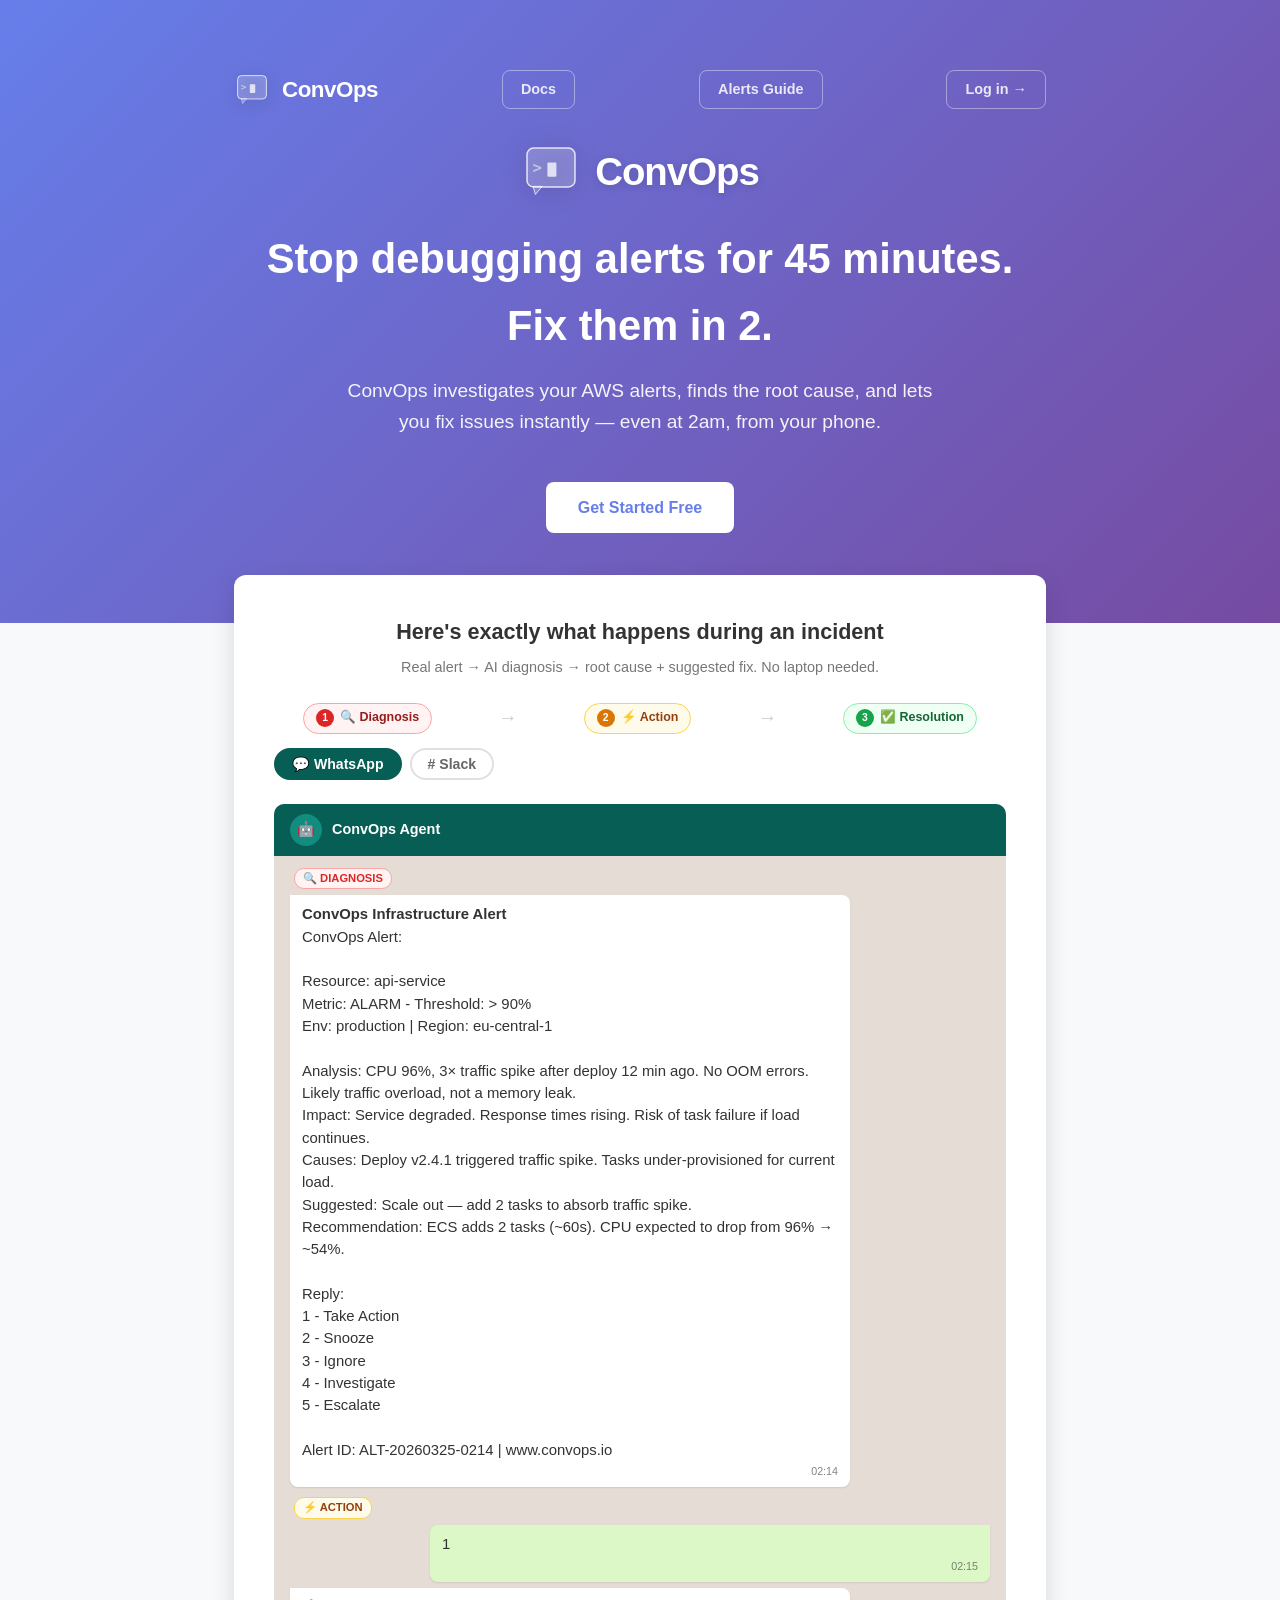
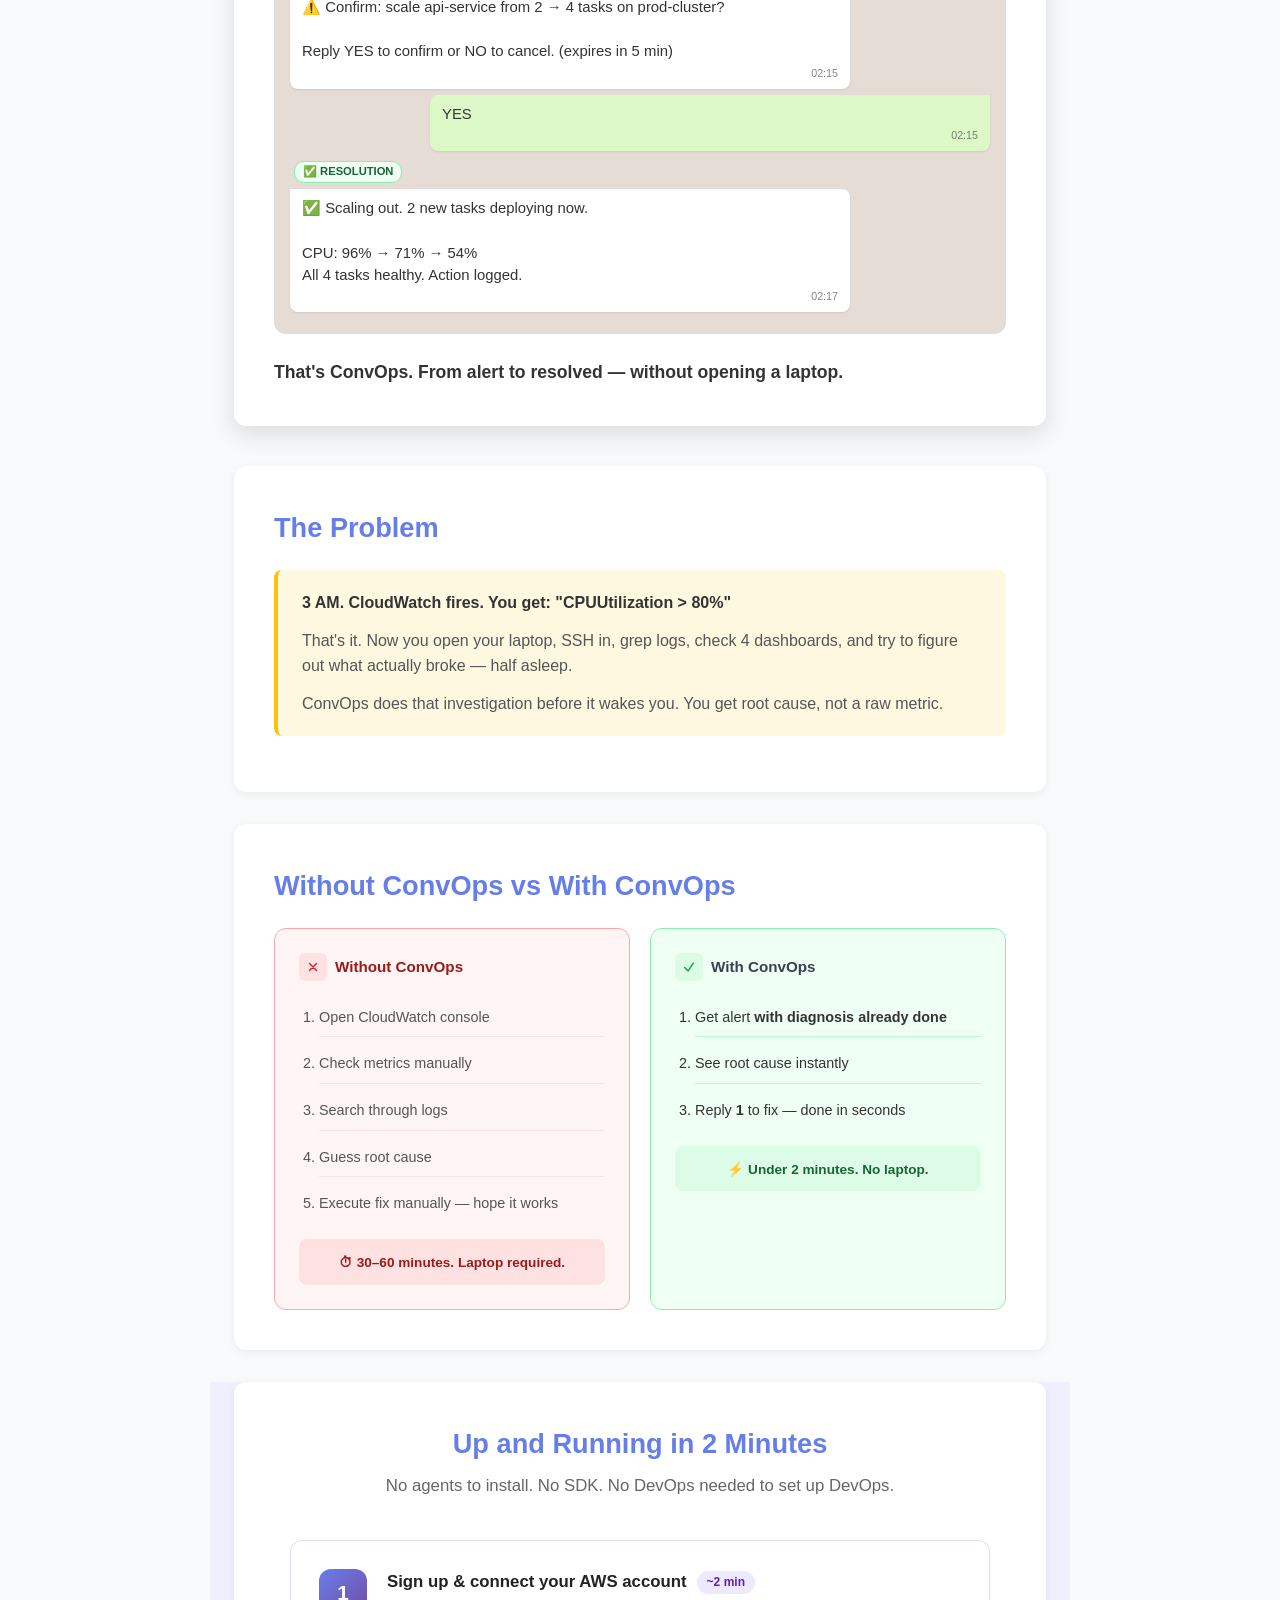
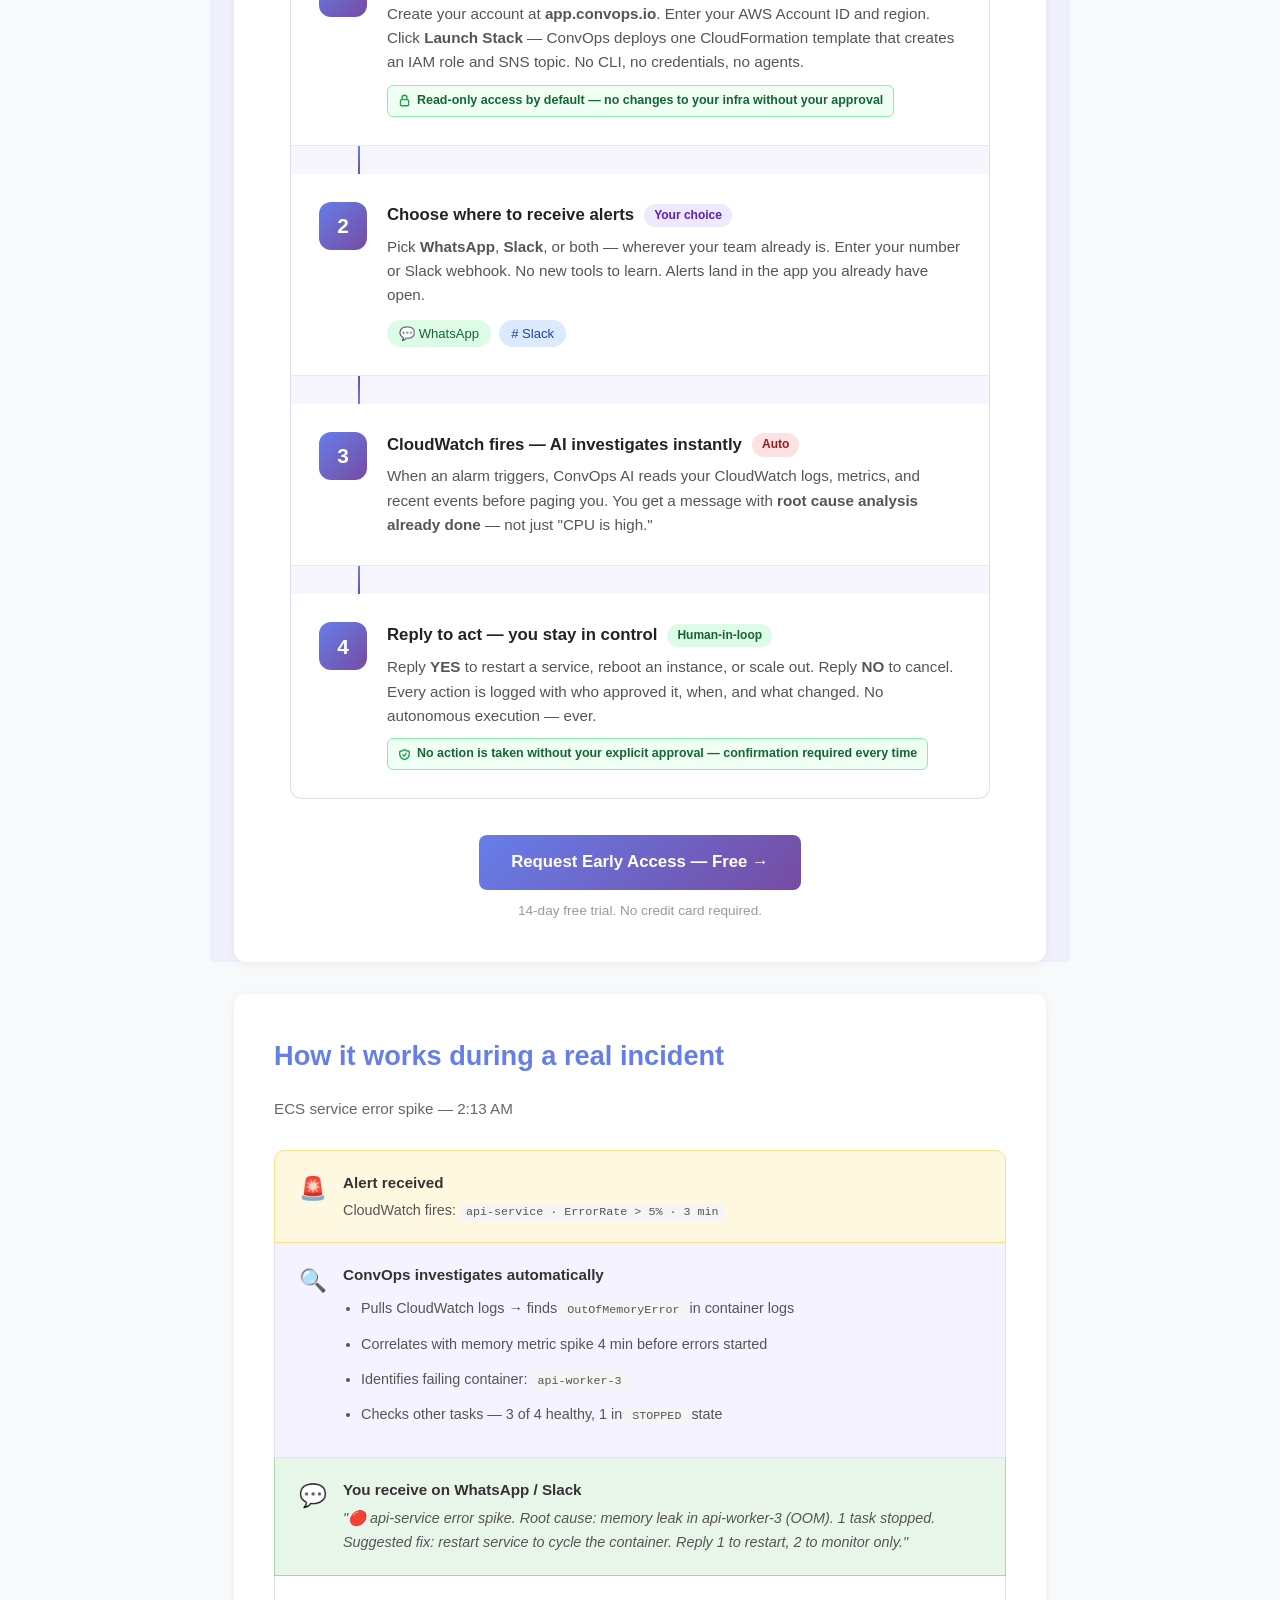
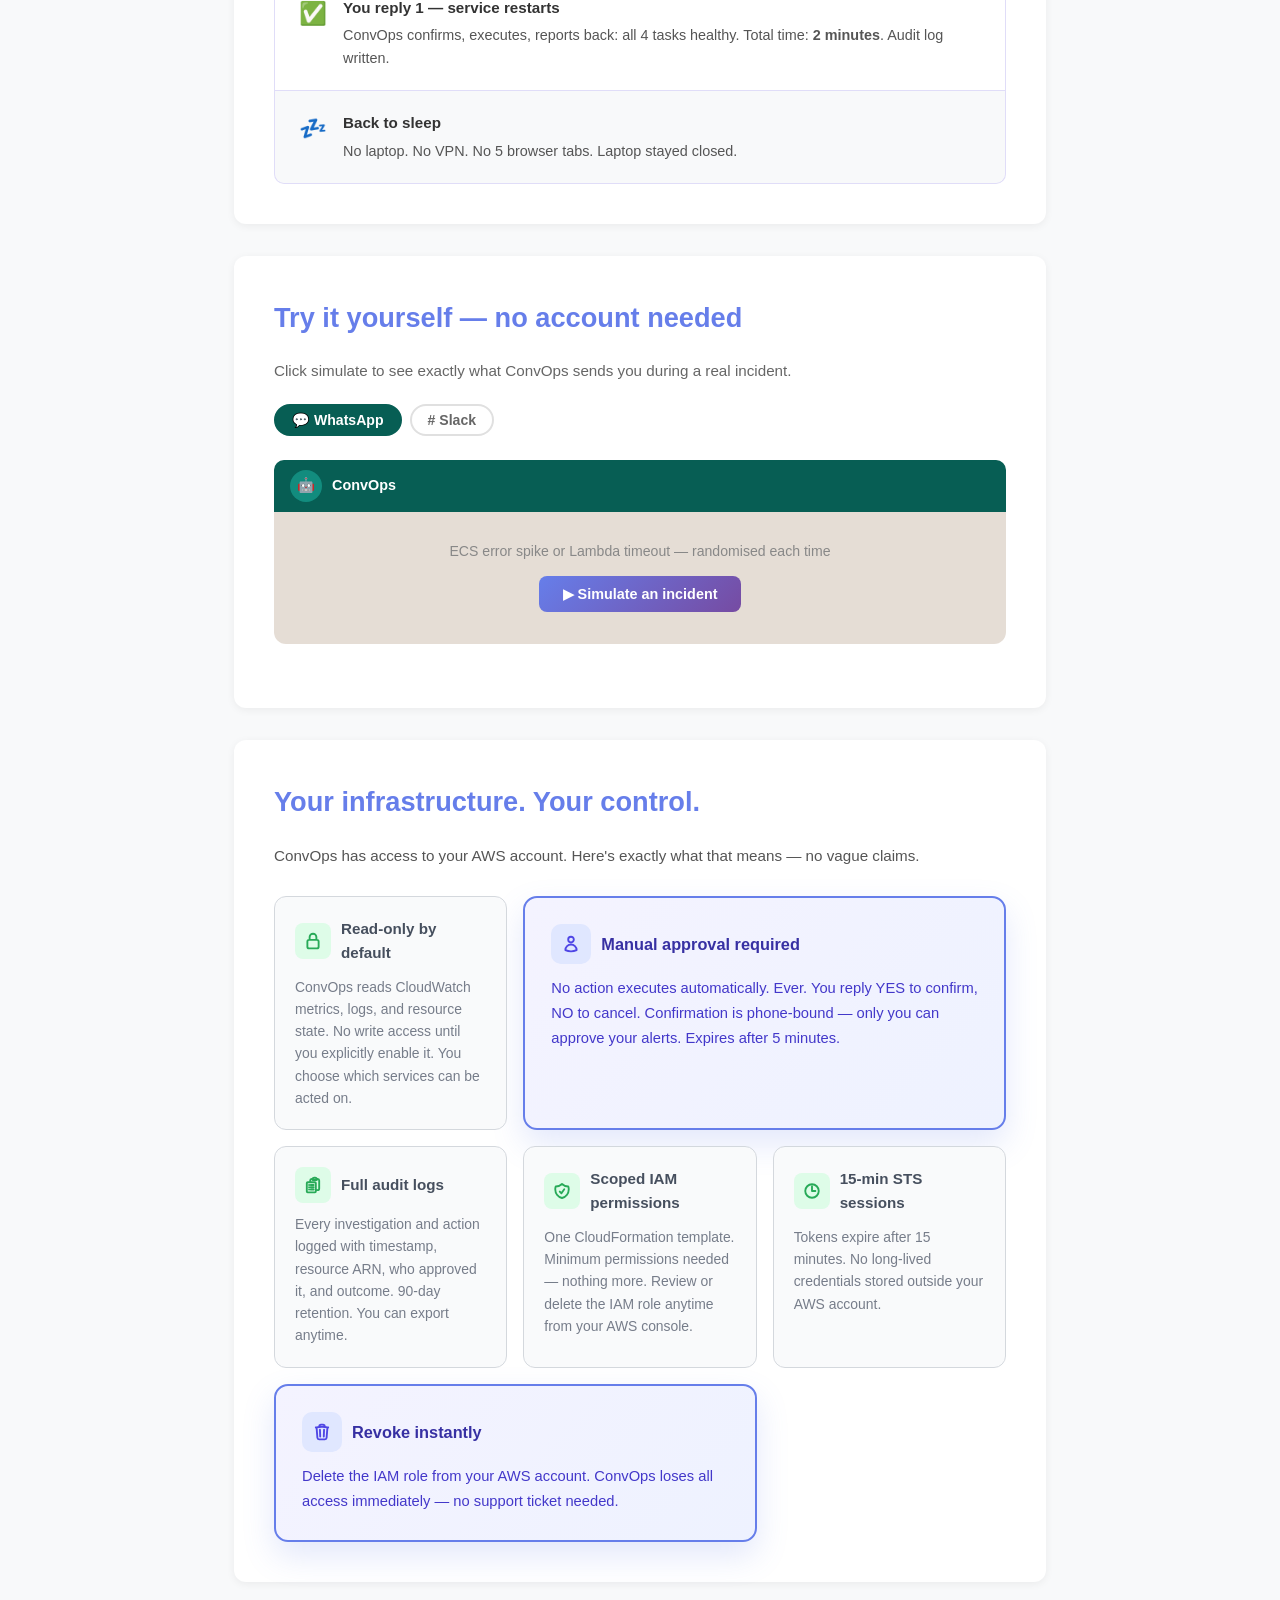
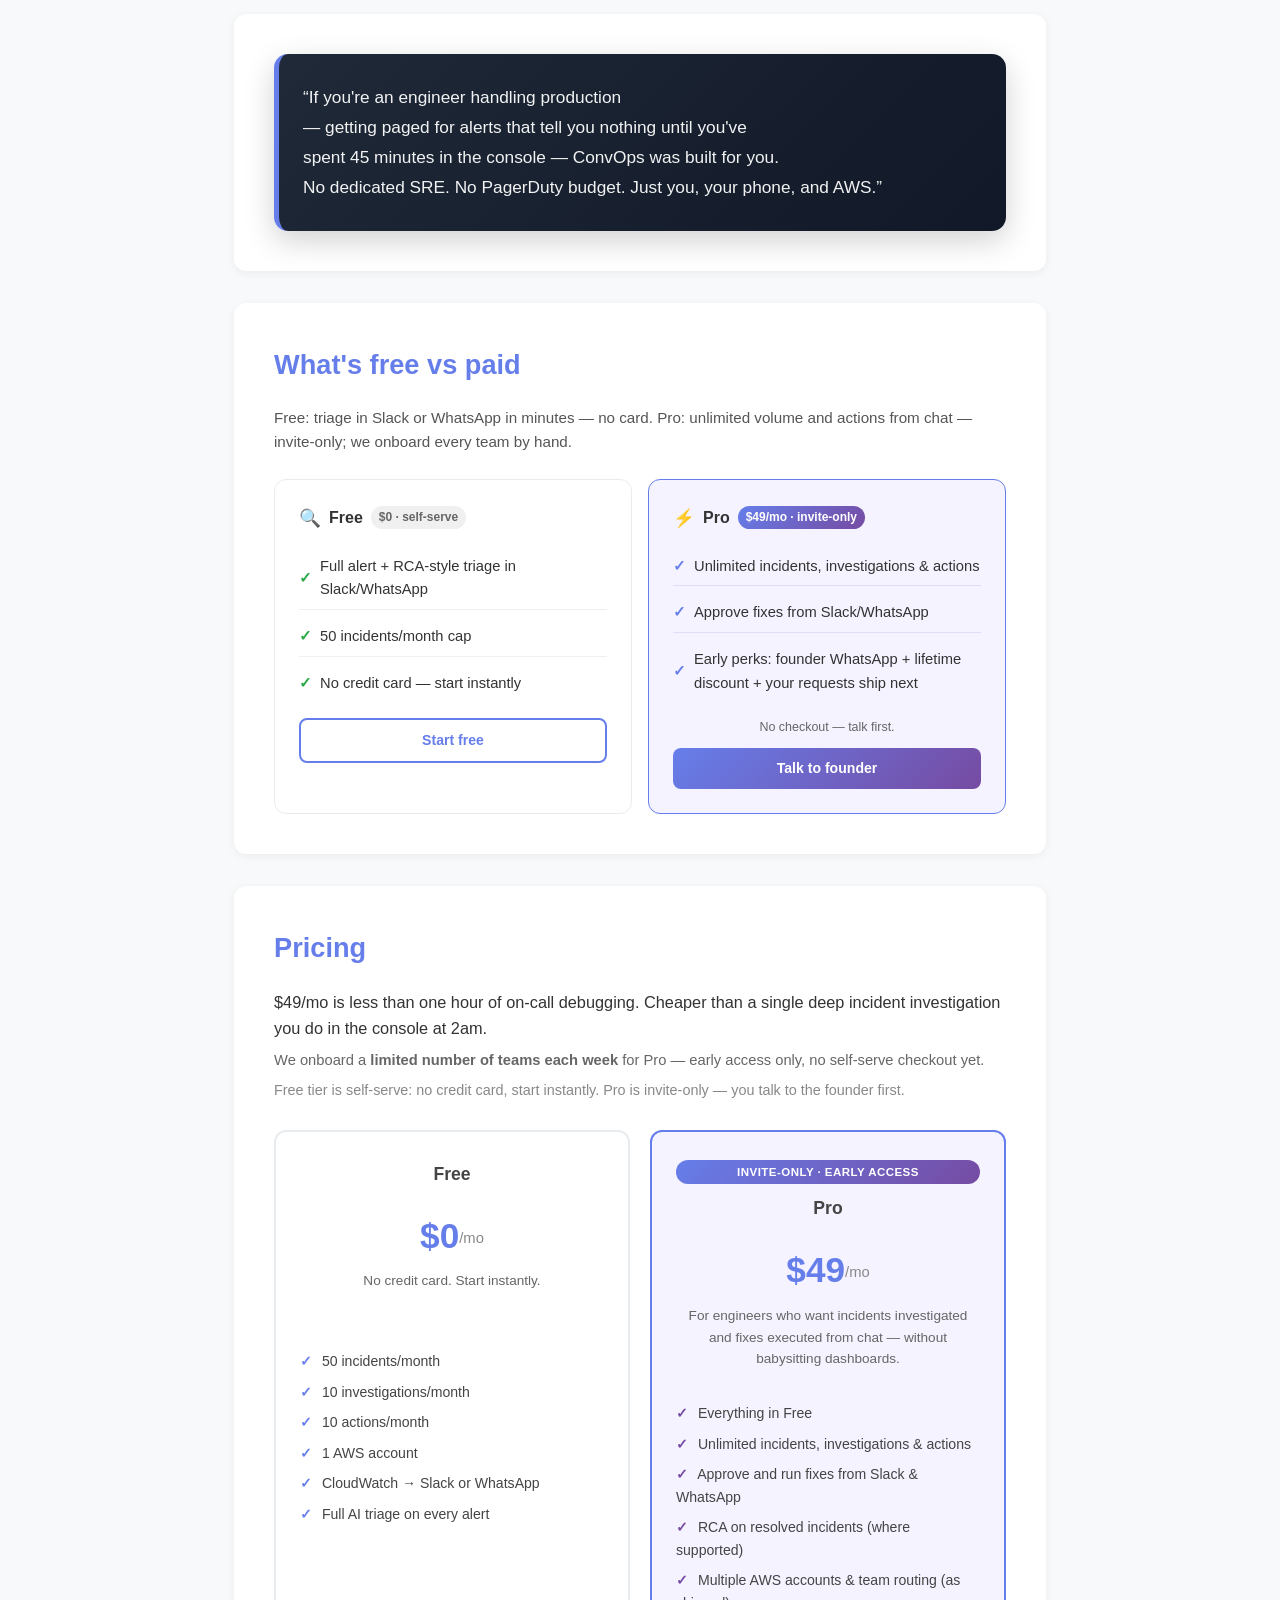
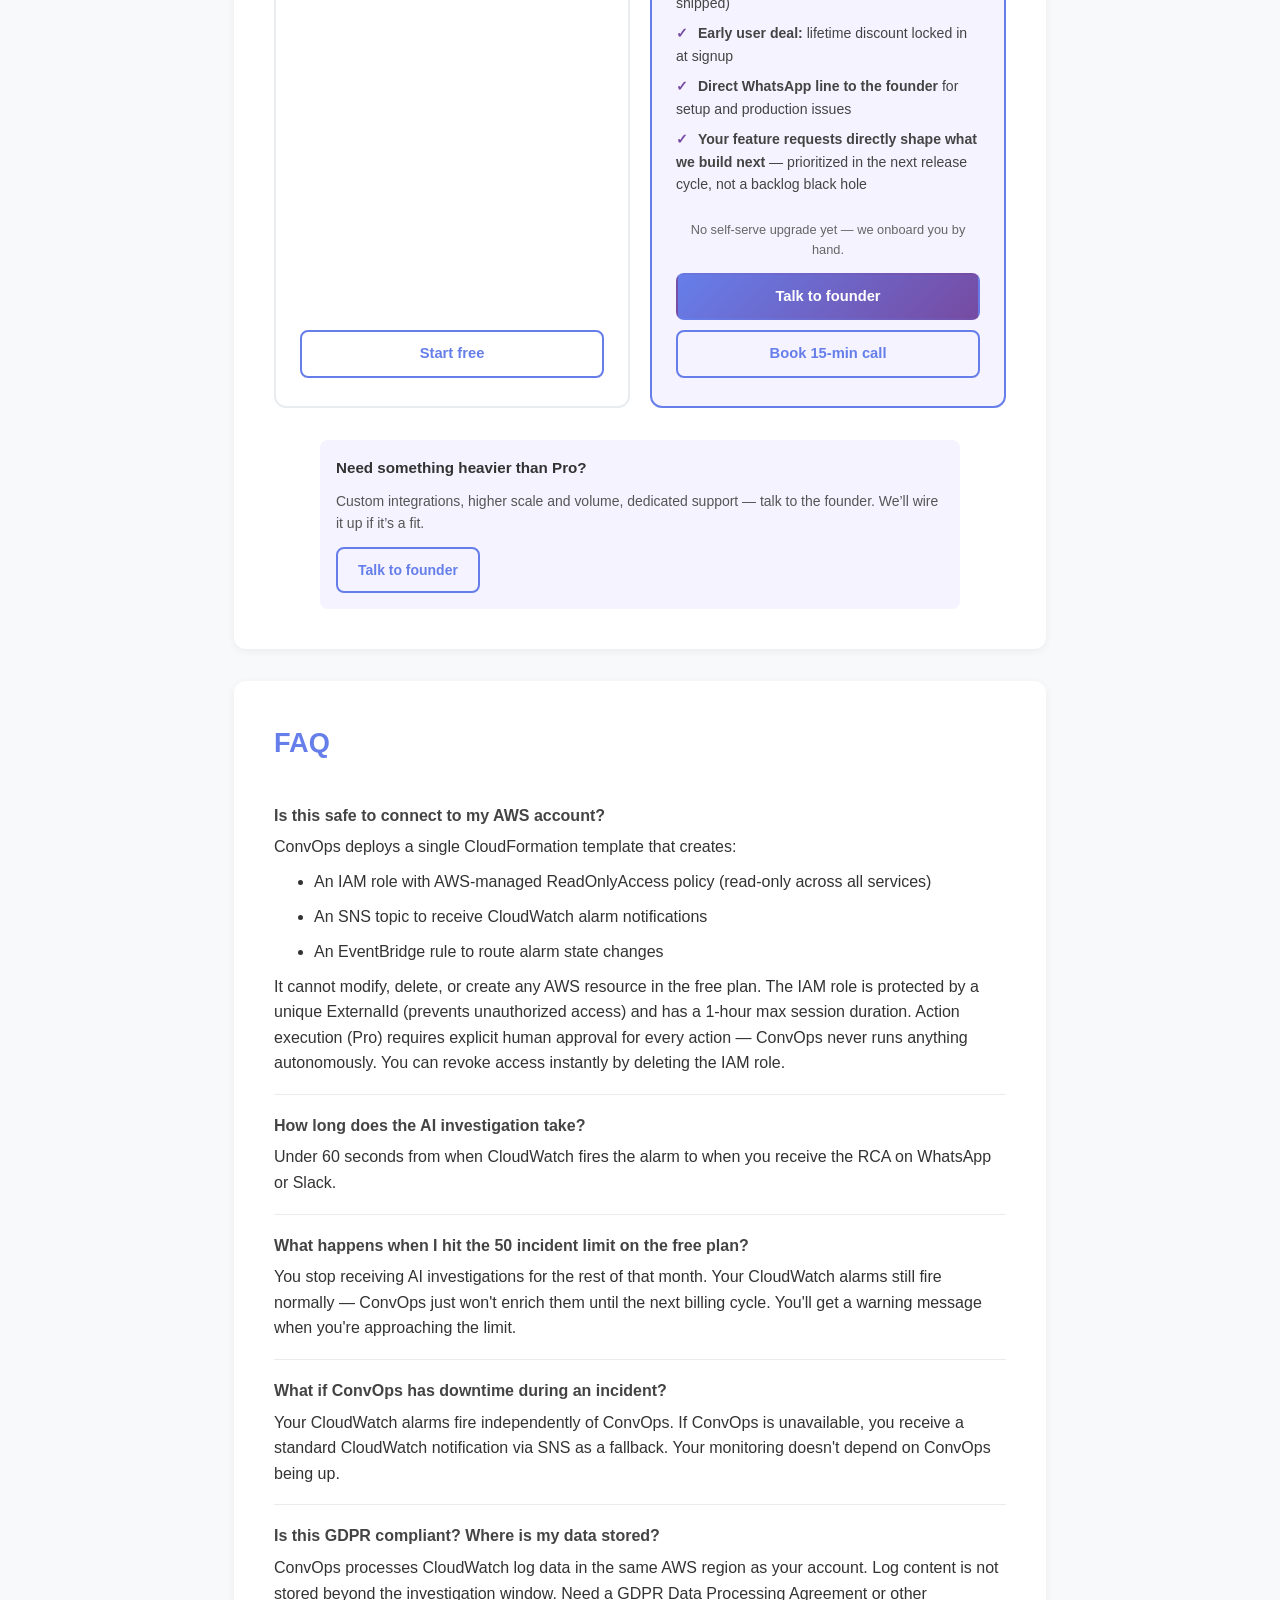
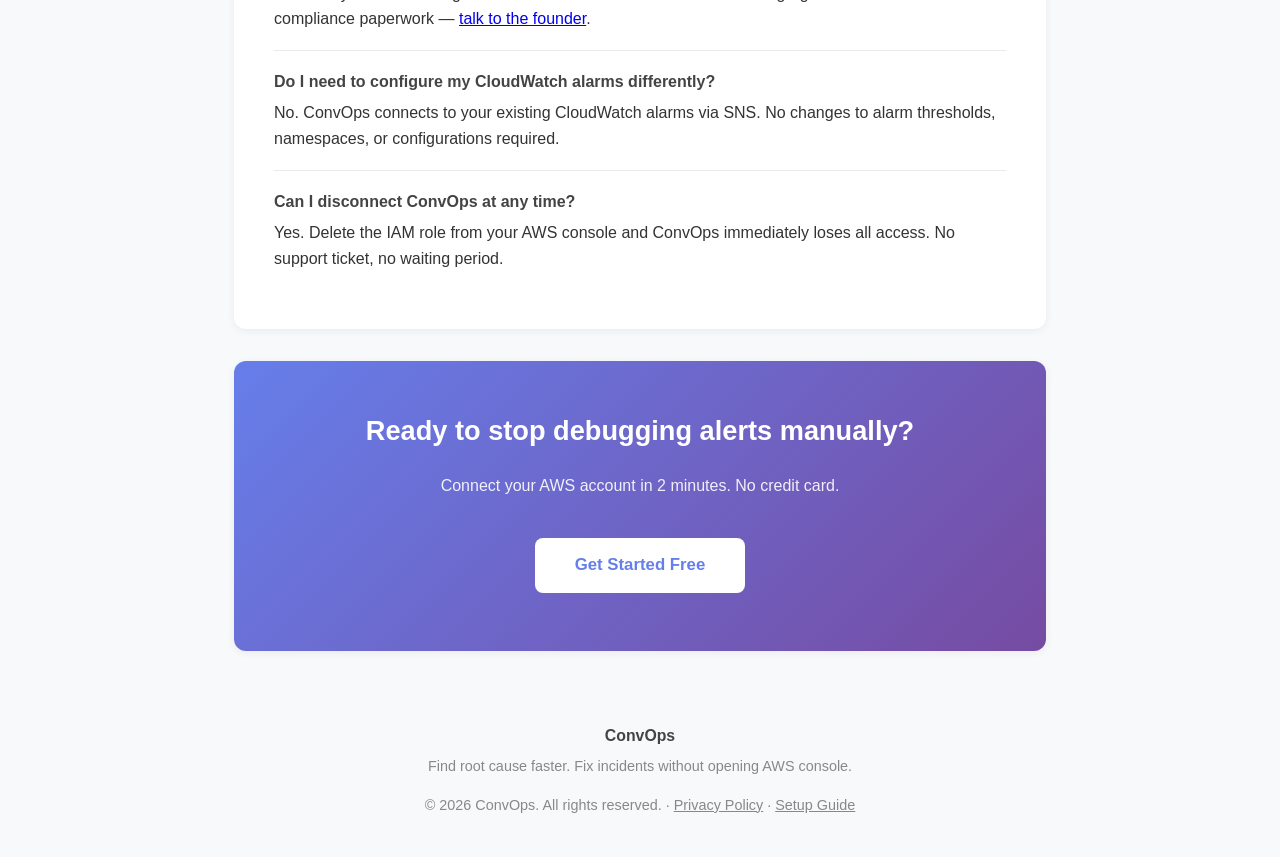
==== commit f900029f: "convops changes" ====
--- a/index.html
+++ b/index.html
@@ -451,8 +451,15 @@
             grid-template-columns: repeat(3, 1fr);
         }
 
+        .pricing-grid-2 {
+            grid-template-columns: repeat(2, 1fr);
+        }
+
         @media (max-width: 700px) {
             .pricing-grid-3 {
+                grid-template-columns: 1fr;
+            }
+            .pricing-grid-2 {
                 grid-template-columns: 1fr;
             }
         }
@@ -1513,7 +1520,7 @@
     <div class="section">
         <div class="section-inner">
             <h2>What's free vs paid</h2>
-            <p style="color:#555; margin-bottom:24px; font-size:0.95em;">See what's wrong for free. Fix it instantly with Pro.</p>
+            <p style="color:#555; margin-bottom:24px; font-size:0.95em;">Free: triage in Slack or WhatsApp in minutes — no card. Pro: unlimited volume and actions from chat — invite-only; we onboard every team by hand.</p>
 
             <div style="display:grid; grid-template-columns:1fr 1fr; gap:16px;">
 
@@ -1522,28 +1529,30 @@
                     <div style="display:flex; align-items:center; gap:8px; margin-bottom:16px;">
                         <span style="font-size:1.1em;">🔍</span>
                         <span style="font-weight:700; font-size:1em; color:#333;">Free</span>
-                        <span style="font-size:0.75em; background:#f0f0f0; color:#666; padding:2px 8px; border-radius:20px; font-weight:600;">Always free</span>
-                    </div>
-                    <ul style="list-style:none; padding:0; margin:0; space-y:8px;">
-                        <li style="padding:7px 0; border-bottom:1px solid #f0f0f0; font-size:0.92em; color:#333; display:flex; align-items:center; gap:8px;"><span style="color:#28a745; font-weight:700;">✓</span> Alert analysis</li>
-                        <li style="padding:7px 0; border-bottom:1px solid #f0f0f0; font-size:0.92em; color:#333; display:flex; align-items:center; gap:8px;"><span style="color:#28a745; font-weight:700;">✓</span> Root cause insights</li>
-                        <li style="padding:7px 0; font-size:0.92em; color:#777; display:flex; align-items:center; gap:8px;"><span style="color:#999; font-weight:700;">~</span> 50 incidents/month</li>
+                        <span style="font-size:0.75em; background:#f0f0f0; color:#666; padding:2px 8px; border-radius:20px; font-weight:600;">$0 · self-serve</span>
+                    </div>
+                    <ul style="list-style:none; padding:0; margin:0;">
+                        <li style="padding:7px 0; border-bottom:1px solid #f0f0f0; font-size:0.92em; color:#333; display:flex; align-items:center; gap:8px;"><span style="color:#28a745; font-weight:700;">✓</span> Full alert + RCA-style triage in Slack/WhatsApp</li>
+                        <li style="padding:7px 0; border-bottom:1px solid #f0f0f0; font-size:0.92em; color:#333; display:flex; align-items:center; gap:8px;"><span style="color:#28a745; font-weight:700;">✓</span> 50 incidents/month cap</li>
+                        <li style="padding:7px 0; font-size:0.92em; color:#333; display:flex; align-items:center; gap:8px;"><span style="color:#28a745; font-weight:700;">✓</span> No credit card — start instantly</li>
                     </ul>
+                    <a href="https://app.convops.io/sign-up" style="display:block; text-align:center; margin-top:16px; border:2px solid #667eea; color:#667eea; padding:9px 20px; border-radius:8px; font-size:0.88em; font-weight:600; text-decoration:none;">Start free</a>
                 </div>
 
                 <!-- Pro -->
                 <div style="border:1.5px solid #667eea; border-radius:12px; padding:24px; background:#f4f3ff;">
-                    <div style="display:flex; align-items:center; gap:8px; margin-bottom:16px;">
+                    <div style="display:flex; align-items:center; gap:8px; margin-bottom:16px; flex-wrap:wrap;">
                         <span style="font-size:1.1em;">⚡</span>
                         <span style="font-weight:700; font-size:1em; color:#333;">Pro</span>
-                        <span style="font-size:0.75em; background:linear-gradient(135deg,#667eea,#764ba2); color:white; padding:2px 8px; border-radius:20px; font-weight:600;">$49/mo</span>
+                        <span style="font-size:0.75em; background:linear-gradient(135deg,#667eea,#764ba2); color:white; padding:2px 8px; border-radius:20px; font-weight:600;">$49/mo · invite-only</span>
                     </div>
                     <ul style="list-style:none; padding:0; margin:0 0 16px;">
-                        <li style="padding:7px 0; border-bottom:1px solid #e0ddf8; font-size:0.92em; color:#333; display:flex; align-items:center; gap:8px;"><span style="color:#667eea; font-weight:700;">✓</span> Execute fixes from chat</li>
-                        <li style="padding:7px 0; border-bottom:1px solid #e0ddf8; font-size:0.92em; color:#333; display:flex; align-items:center; gap:8px;"><span style="color:#667eea; font-weight:700;">✓</span> Automation rules</li>
-                        <li style="padding:7px 0; font-size:0.92em; color:#333; display:flex; align-items:center; gap:8px;"><span style="color:#667eea; font-weight:700;">✓</span> Team workflows</li>
+                        <li style="padding:7px 0; border-bottom:1px solid #e0ddf8; font-size:0.92em; color:#333; display:flex; align-items:center; gap:8px;"><span style="color:#667eea; font-weight:700;">✓</span> Unlimited incidents, investigations &amp; actions</li>
+                        <li style="padding:7px 0; border-bottom:1px solid #e0ddf8; font-size:0.92em; color:#333; display:flex; align-items:center; gap:8px;"><span style="color:#667eea; font-weight:700;">✓</span> Approve fixes from Slack/WhatsApp</li>
+                        <li style="padding:7px 0; font-size:0.92em; color:#333; display:flex; align-items:center; gap:8px;"><span style="color:#667eea; font-weight:700;">✓</span> Early perks: founder WhatsApp + lifetime discount + your requests ship next</li>
                     </ul>
-                    <a href="https://app.convops.io/sign-up" style="display:block; text-align:center; background:linear-gradient(135deg,#667eea,#764ba2); color:white; padding:9px 20px; border-radius:8px; font-size:0.88em; font-weight:600; text-decoration:none;">Get Started Free</a>
+                    <p style="font-size:0.78em; color:#666; margin:0 0 10px; text-align:center;">No checkout — talk first.</p>
+                    <a href="mailto:info@convops.io?subject=ConvOps%20Pro%20%E2%80%94%20Talk%20to%20founder" style="display:block; text-align:center; background:linear-gradient(135deg,#667eea,#764ba2); color:white; padding:9px 20px; border-radius:8px; font-size:0.88em; font-weight:600; text-decoration:none;">Talk to founder</a>
                 </div>
 
             </div>
@@ -1551,69 +1560,66 @@
     </div>
 
     <!-- PRICING -->
-    <div class="section">
+    <div class="section" id="pricing">
         <div class="section-inner">
             <h2>Pricing</h2>
-            <p style="margin-bottom:6px">Start free. Alerts + full AI investigation included. No card required.</p>
-            <p style="margin-bottom:4px; font-size:0.9em; color:#888;">Pro &amp; Enterprise with action execution coming soon. Free plan available now.</p>
-            <p style="margin-bottom:28px; font-size:0.88em; color:#aaa; font-style:italic;">Pro costs less than 1 hour of engineer time per month.</p>
-
-            <div class="pricing-grid pricing-grid-3">
+            <p style="margin-bottom:8px; font-size:1.02em; color:#333;">
+                $49/mo is less than one hour of on-call debugging. Cheaper than a single deep incident investigation you do in the console at 2am.
+            </p>
+            <p style="margin-bottom:6px; font-size:0.92em; color:#666;">
+                We onboard a <strong>limited number of teams each week</strong> for Pro — early access only, no self-serve checkout yet.
+            </p>
+            <p style="margin-bottom:28px; font-size:0.9em; color:#888;">
+                Free tier is self-serve: no credit card, start instantly. Pro is invite-only — you talk to the founder first.
+            </p>
+
+            <div class="pricing-grid pricing-grid-2">
                 <!-- Free -->
                 <div class="pricing-card">
                     <h3>Free</h3>
                     <div class="amount">$0<span class="amount-period">/mo</span></div>
-                    <p class="desc">No credit card required</p>
+                    <p class="desc">No credit card. Start instantly.</p>
                     <ul class="pricing-features">
                         <li><span class="checkmark">✓</span> 50 incidents/month</li>
                         <li><span class="checkmark">✓</span> 10 investigations/month</li>
                         <li><span class="checkmark">✓</span> 10 actions/month</li>
-                        <li><span class="checkmark">✓</span> Connect 1 AWS account</li>
-                        <li><span class="checkmark">✓</span> CloudWatch alerts via WhatsApp or Slack</li>
-                        <li><span class="checkmark">✓</span> Full AI triage</li>
+                        <li><span class="checkmark">✓</span> 1 AWS account</li>
+                        <li><span class="checkmark">✓</span> CloudWatch → Slack or WhatsApp</li>
+                        <li><span class="checkmark">✓</span> Full AI triage on every alert</li>
                     </ul>
-                    <a href="https://app.convops.io/sign-up" class="btn-pricing">Get Started Free</a>
-                </div>
-
-                <!-- Pro (featured) -->
+                    <a href="https://app.convops.io/sign-up" class="btn-pricing">Start free</a>
+                </div>
+
+                <!-- Pro — invite-only -->
                 <div class="pricing-card featured">
-                    <div class="badge-popular">Coming Soon</div>
+                    <div class="badge-popular">Invite-only · early access</div>
                     <h3>Pro</h3>
                     <div class="amount">$49<span class="amount-period">/mo</span></div>
-                    <p class="desc">For solo engineers &amp; small teams</p>
+                    <p class="desc">For engineers who want incidents investigated and fixes executed from chat — without babysitting dashboards.</p>
                     <ul class="pricing-features">
                         <li><span class="checkmark">✓</span> Everything in Free</li>
-                        <li><span class="checkmark">✓</span> Unlimited incidents</li>
-                        <li><span class="checkmark">✓</span> Unlimited investigations</li>
-                        <li><span class="checkmark">✓</span> Unlimited actions</li>
-                        <li style="color:#888;">⏳ AI-generated RCA on resolved incidents</li>
-                        <li style="color:#888;">⏳ Execute actions from WhatsApp &amp; Slack</li>
-                        <li style="color:#888;">⏳ Automation rules</li>
-                        <li style="color:#888;">⏳ Unlimited AWS accounts</li>
-                        <li style="color:#888;">⏳ On-call routing + team access</li>
+                        <li><span class="checkmark">✓</span> Unlimited incidents, investigations &amp; actions</li>
+                        <li><span class="checkmark">✓</span> Approve and run fixes from Slack &amp; WhatsApp</li>
+                        <li><span class="checkmark">✓</span> RCA on resolved incidents (where supported)</li>
+                        <li><span class="checkmark">✓</span> Multiple AWS accounts &amp; team routing (as shipped)</li>
+                        <li><span class="checkmark">✓</span> <strong>Early user deal:</strong> lifetime discount locked in at signup</li>
+                        <li><span class="checkmark">✓</span> <strong>Direct WhatsApp line to the founder</strong> for setup and production issues</li>
+                        <li><span class="checkmark">✓</span> <strong>Your feature requests directly shape what we build next</strong> — prioritized in the next release cycle, not a backlog black hole</li>
                     </ul>
-                    <a href="#early-access-form" class="btn-pricing btn-pricing-featured" onclick="document.getElementById('early-access-email').focus()">Get notified when Pro launches</a>
-                </div>
-
-                <!-- Enterprise -->
-                <div class="pricing-card">
-                    <h3>Enterprise</h3>
-                    <div class="amount">Custom</div>
-                    <p class="desc">For companies with compliance needs</p>
-                    <ul class="pricing-features">
-                        <li><span class="checkmark">✓</span> Everything in Free</li>
-                        <li style="color:#888;">⏳ Everything in Pro</li>
-                        <li style="color:#888;">⏳ RCA export to PDF/Jira/Confluence</li>
-                        <li style="color:#888;">⏳ Audit logs + SSO + SCPs</li>
-                        <li style="color:#888;">⏳ SLA + dedicated support</li>
-                        <li style="color:#888;">⏳ Custom integrations</li>
-                        <li style="color:#888;">⏳ GDPR DPA included</li>
-                    </ul>
-                    <a href="mailto:info@convops.io?subject=ConvOps Enterprise" class="btn-pricing">Contact Us</a>
-                </div>
+                    <p style="font-size:0.8em; color:#666; margin:0 0 12px; text-align:center;">No self-serve upgrade yet — we onboard you by hand.</p>
+                    <a href="mailto:info@convops.io?subject=ConvOps%20Pro%20%E2%80%94%20Talk%20to%20founder" class="btn-pricing btn-pricing-featured">Talk to founder</a>
+                    <a href="mailto:info@convops.io?subject=ConvOps%20%E2%80%94%20Book%2015-min%20call" class="btn-pricing" style="margin-top:10px;">Book 15-min call</a>
+                </div>
+            </div>
+
+            <div class="saas-note" style="margin-top:32px; text-align:left; max-width:640px; margin-left:auto; margin-right:auto;">
+                <p style="margin:0 0 10px; font-weight:700; color:#333;">Need something heavier than Pro?</p>
+                <p style="margin:0 0 12px; color:#555; font-size:0.92em;">
+                    Custom integrations, higher scale and volume, dedicated support — talk to the founder. We’ll wire it up if it’s a fit.
+                </p>
+                <a href="mailto:info@convops.io?subject=ConvOps%20%E2%80%94%20Custom%20%2F%20scale%20%2F%20enterprise" class="btn-pricing" style="display:inline-block; margin-top:0;">Talk to founder</a>
             </div>
         </div>
-        <p style="text-align:center; margin-top:20px; font-size:0.95em; color:#666;">Free now — alerts &amp; AI investigation. Pro &amp; Enterprise with action execution coming soon.</p>
     </div>
 
     <!-- FAQ -->
@@ -1644,7 +1650,7 @@
             </div>
             <div class="faq-item">
                 <strong>Is this GDPR compliant? Where is my data stored?</strong>
-                ConvOps processes CloudWatch log data in the same AWS region as your account. Log content is not stored beyond the investigation window. A GDPR Data Processing Agreement is available on the Enterprise plan.
+                ConvOps processes CloudWatch log data in the same AWS region as your account. Log content is not stored beyond the investigation window. Need a GDPR Data Processing Agreement or other compliance paperwork — <a href="mailto:info@convops.io?subject=ConvOps%20%E2%80%94%20GDPR%20%2F%20compliance">talk to the founder</a>.
             </div>
             <div class="faq-item">
                 <strong>Do I need to configure my CloudWatch alarms differently?</strong>
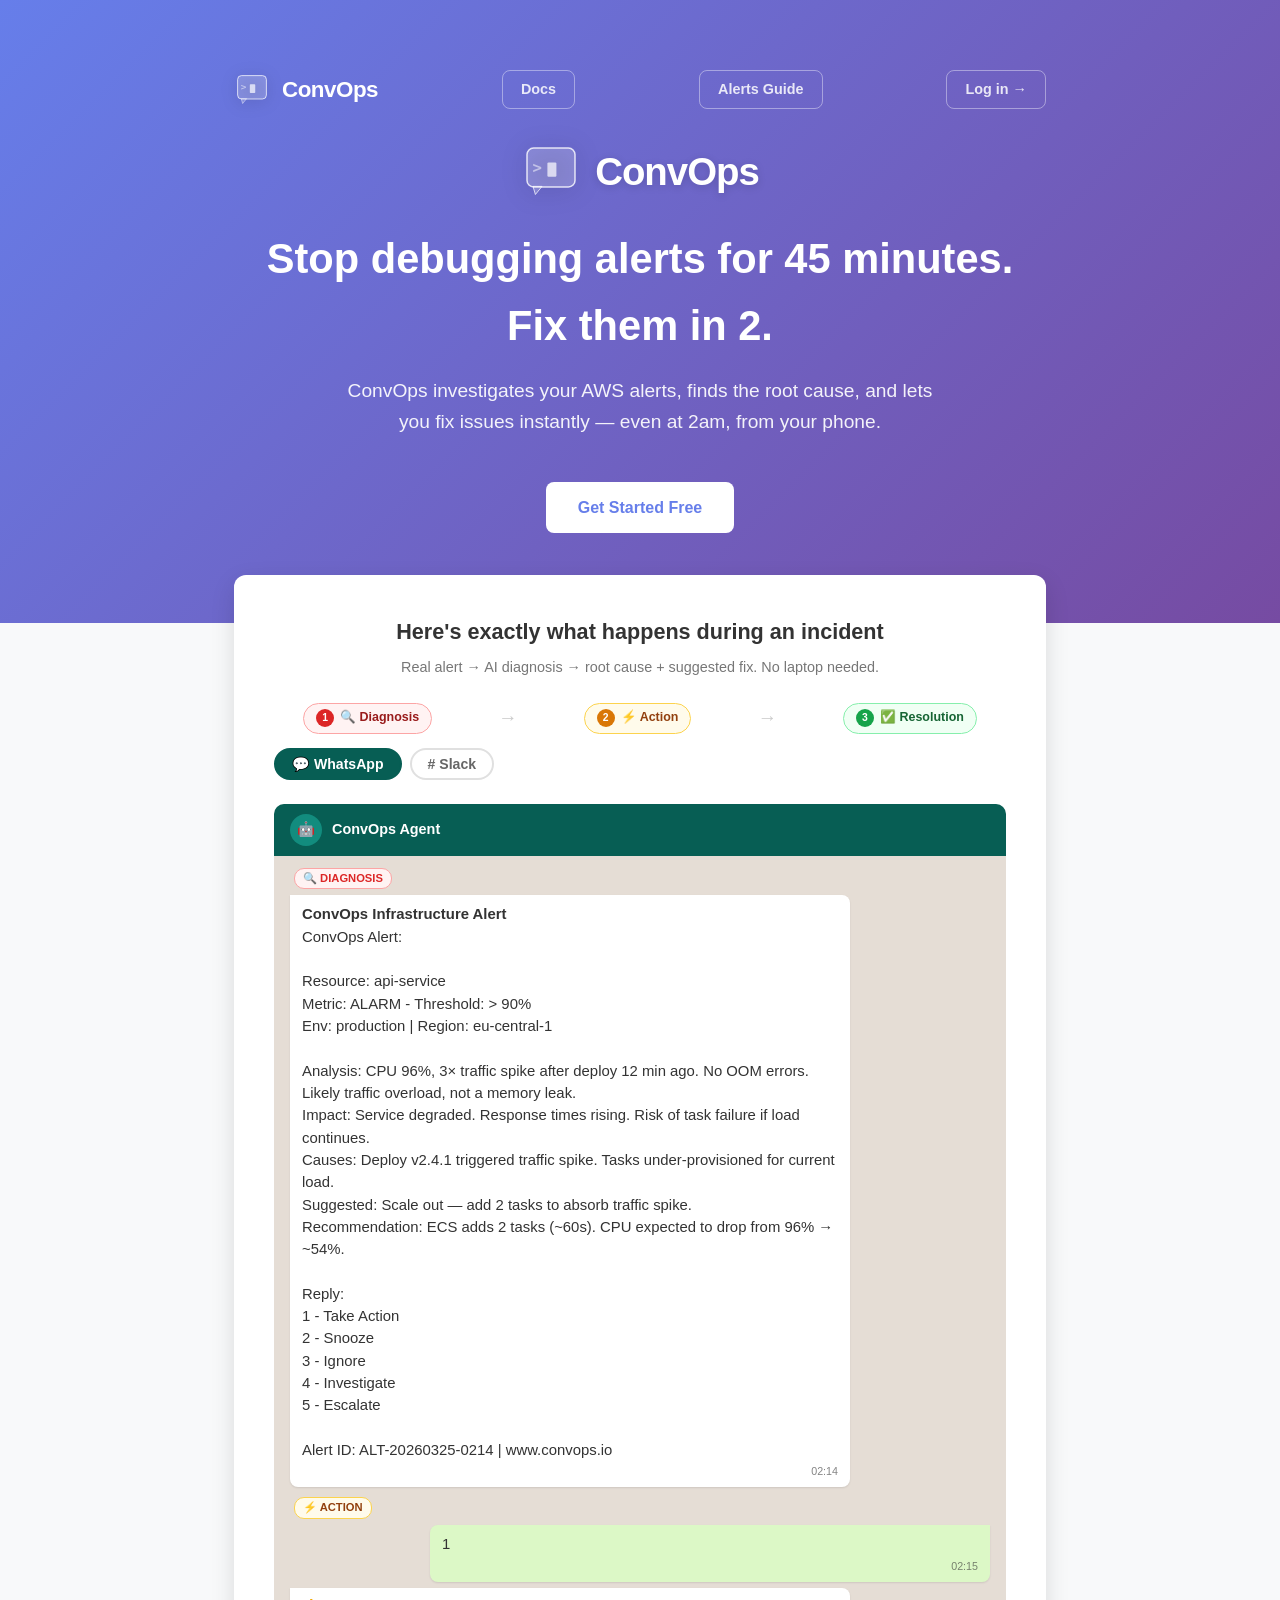
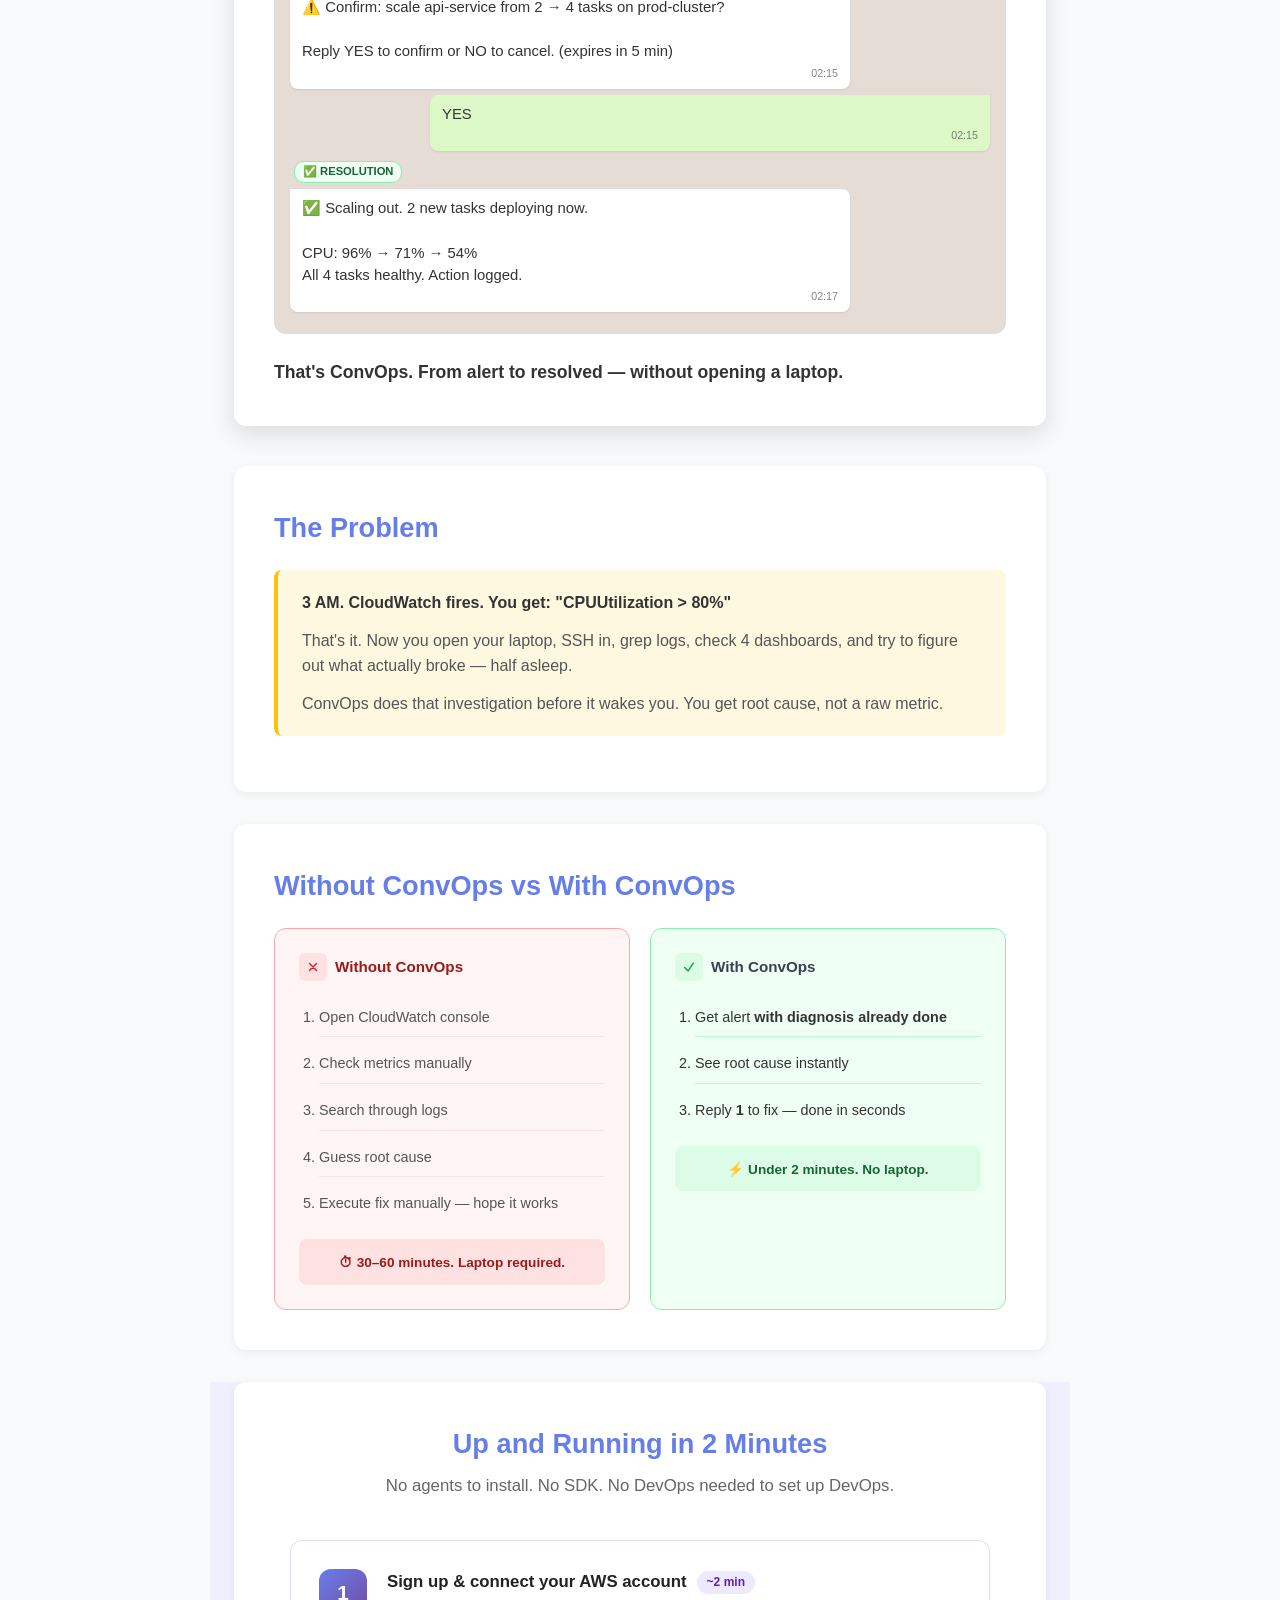
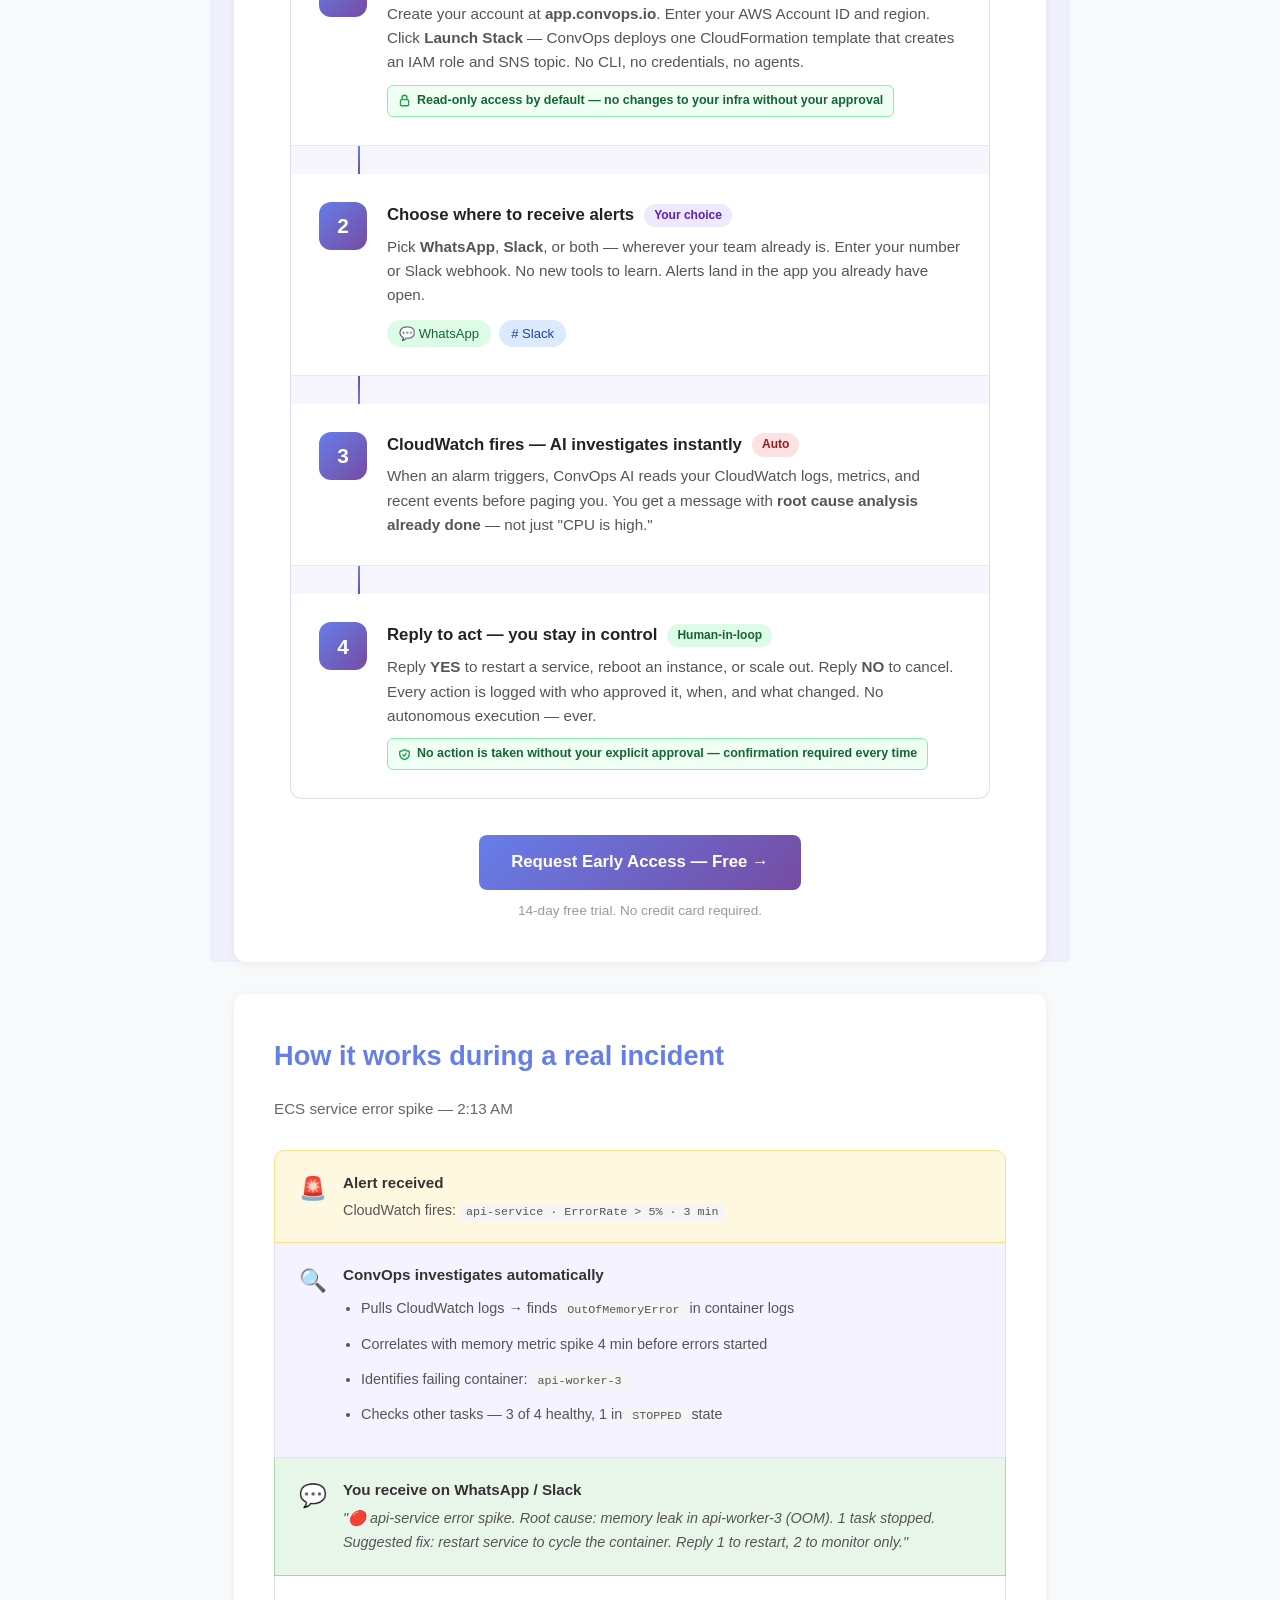
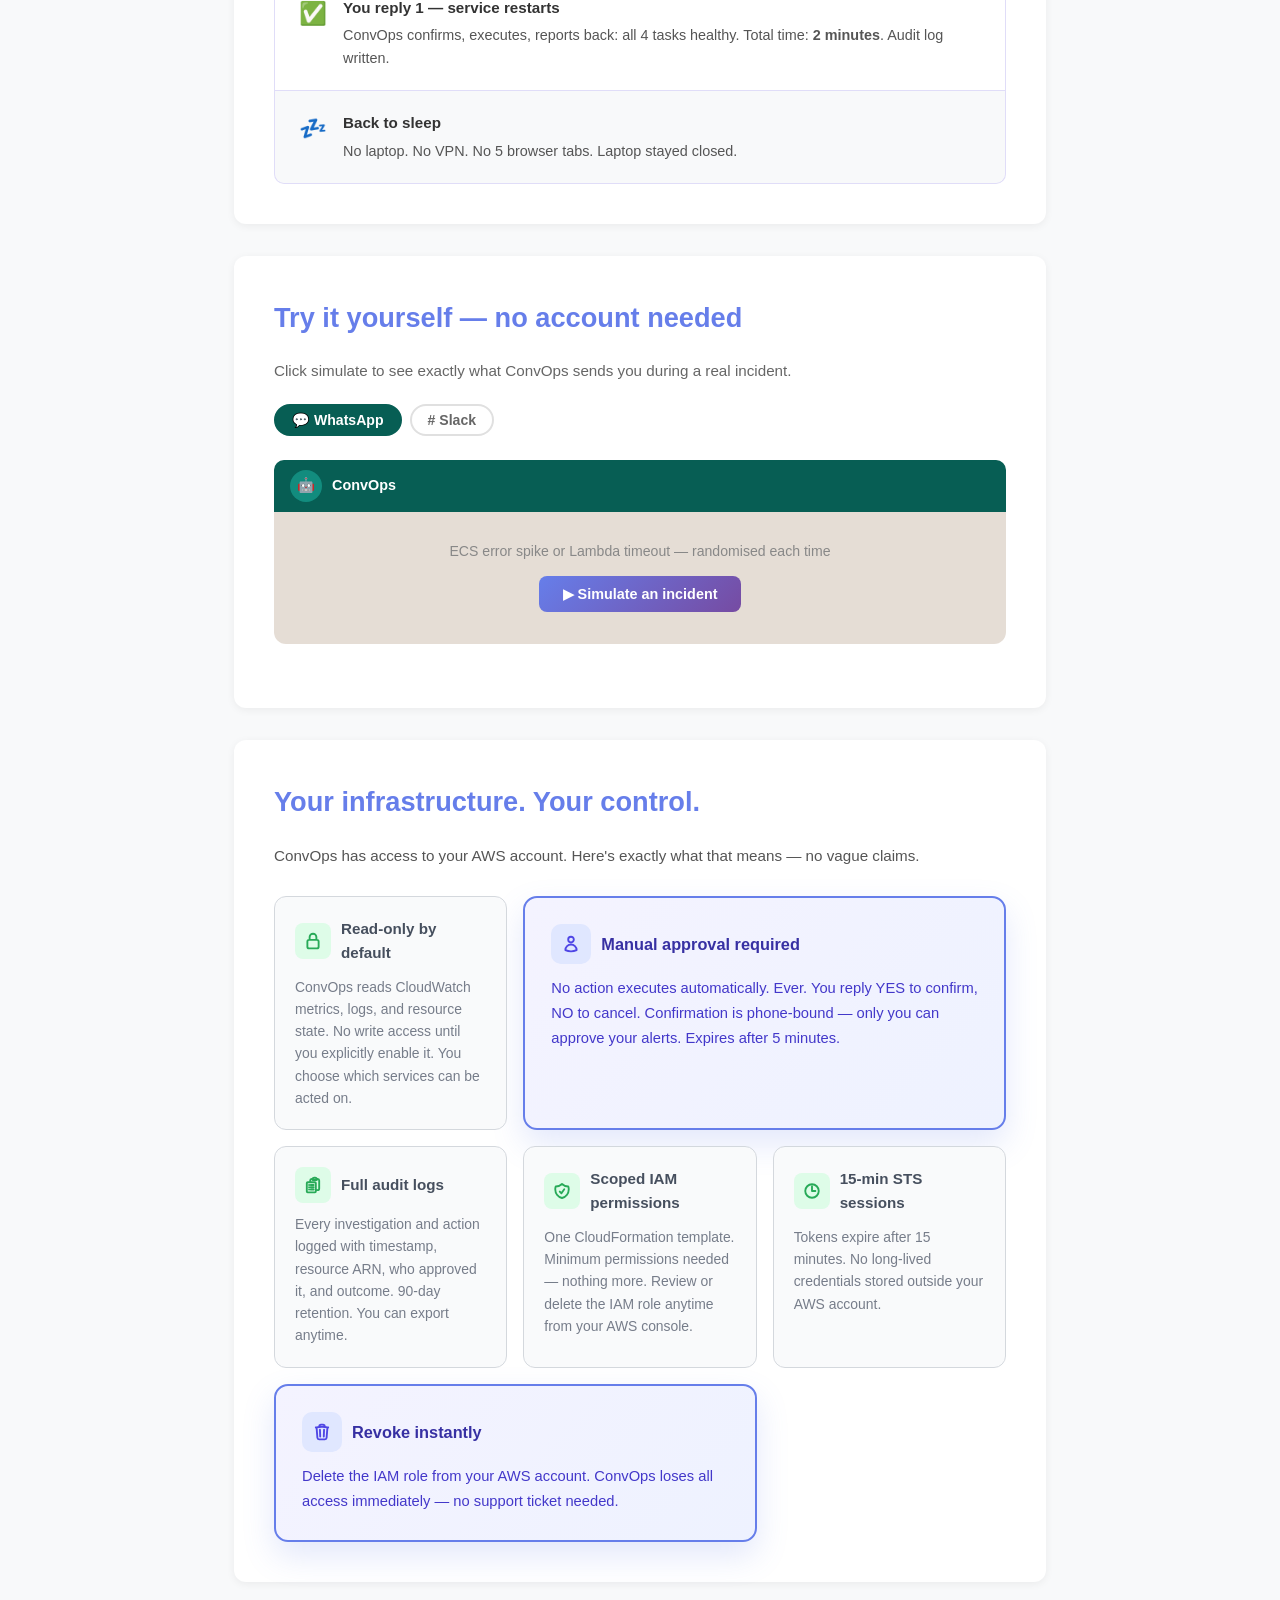
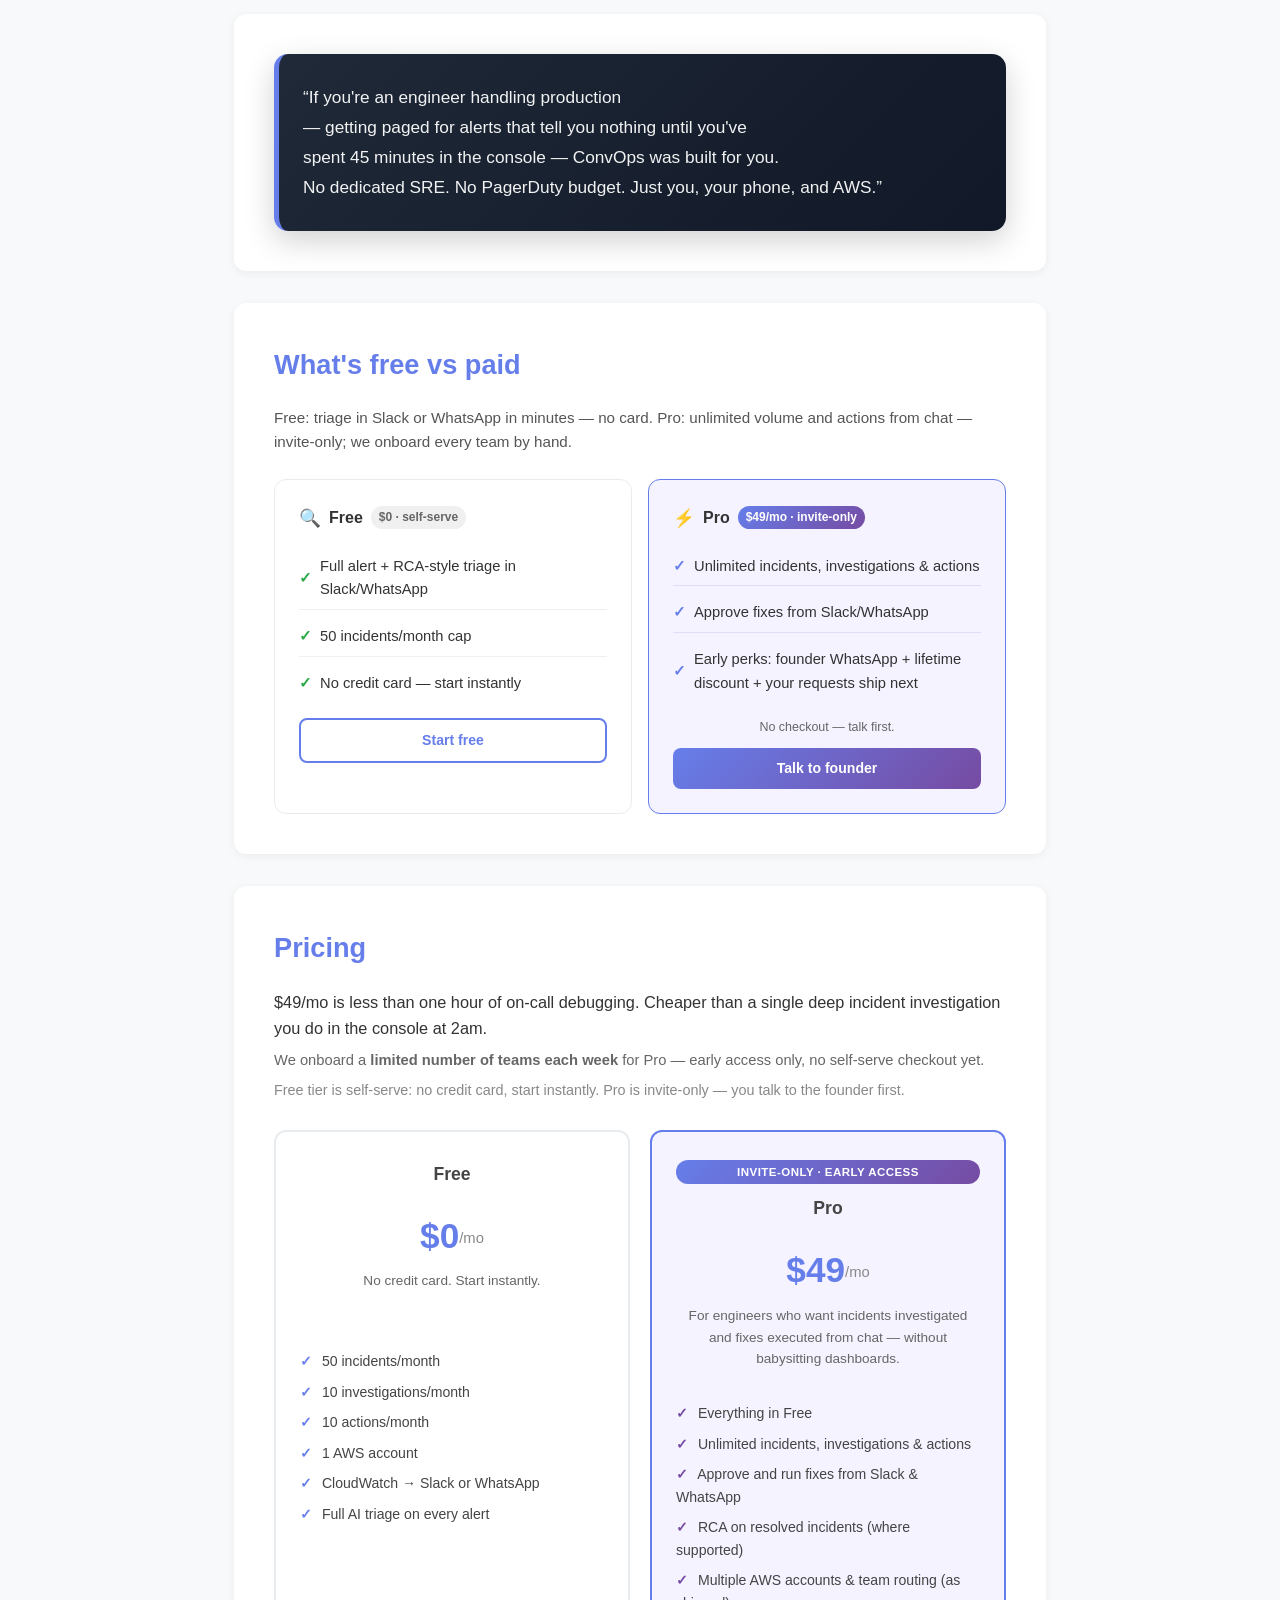
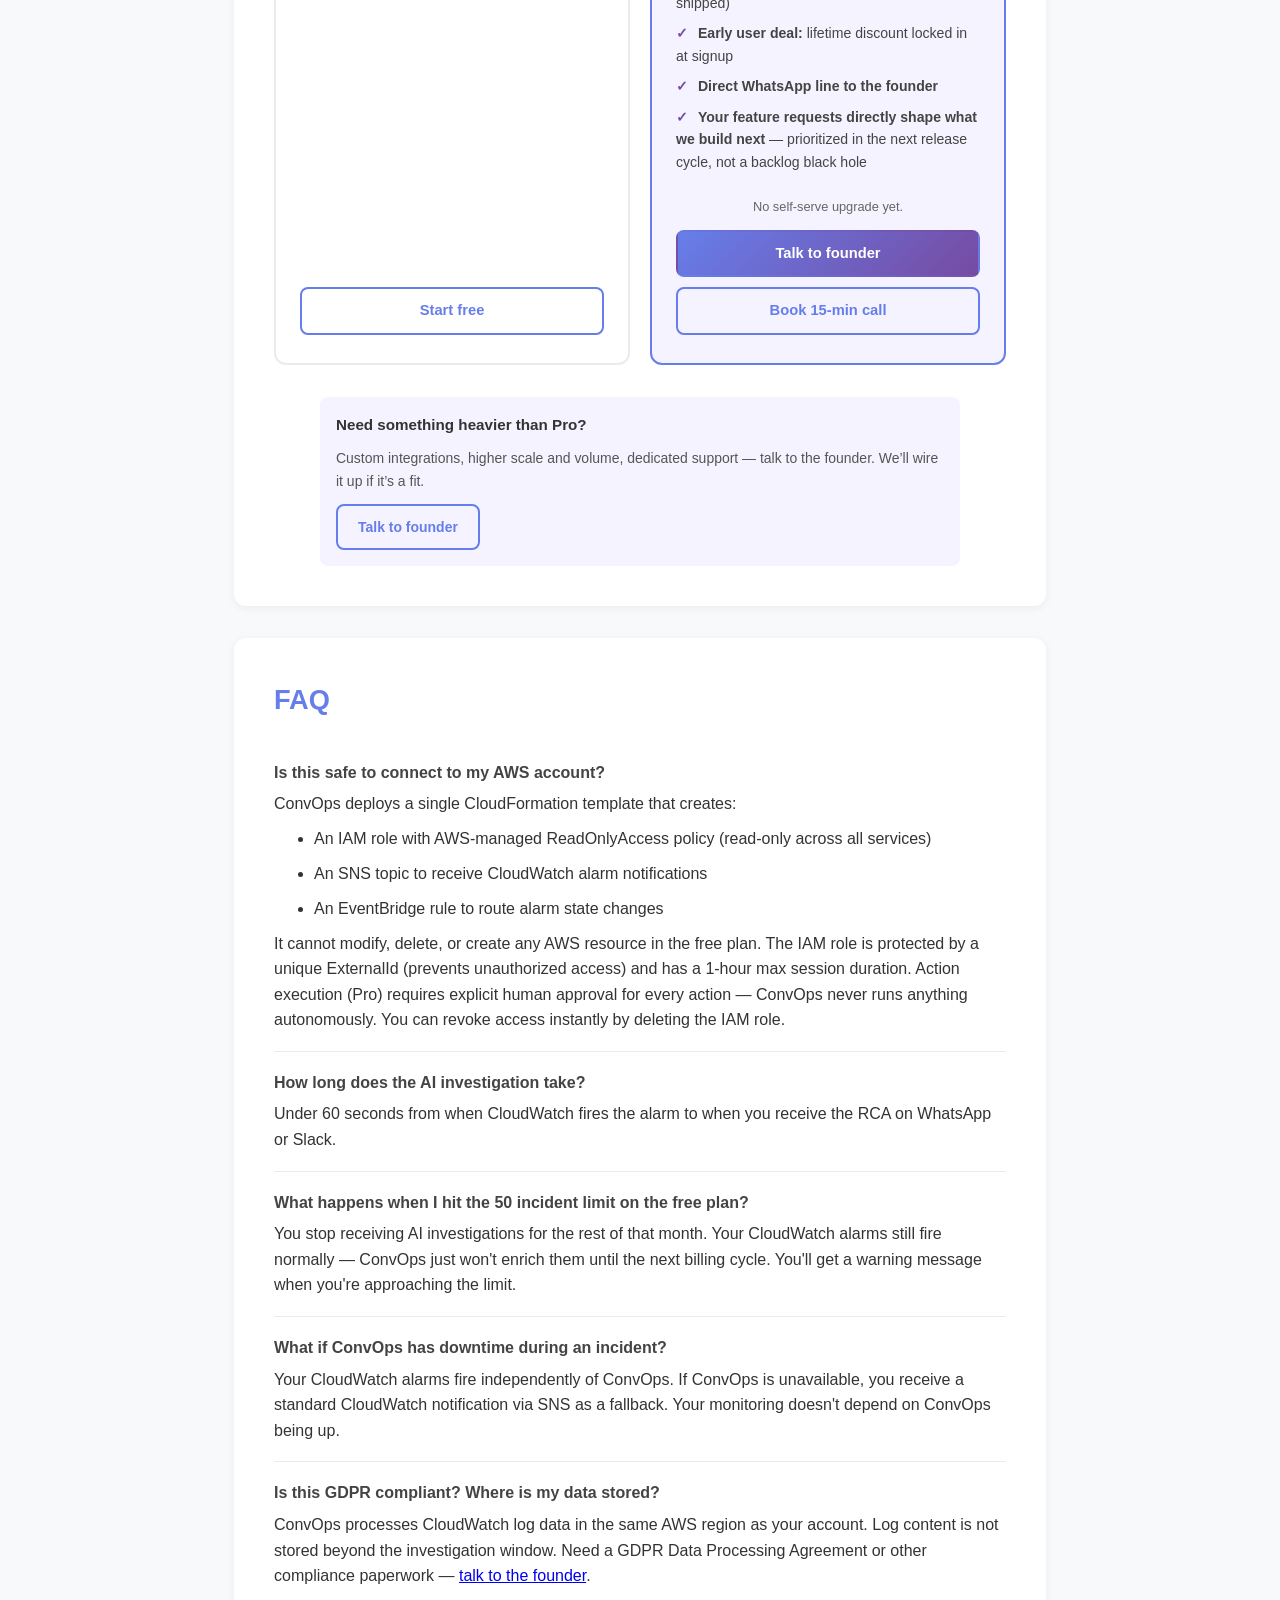
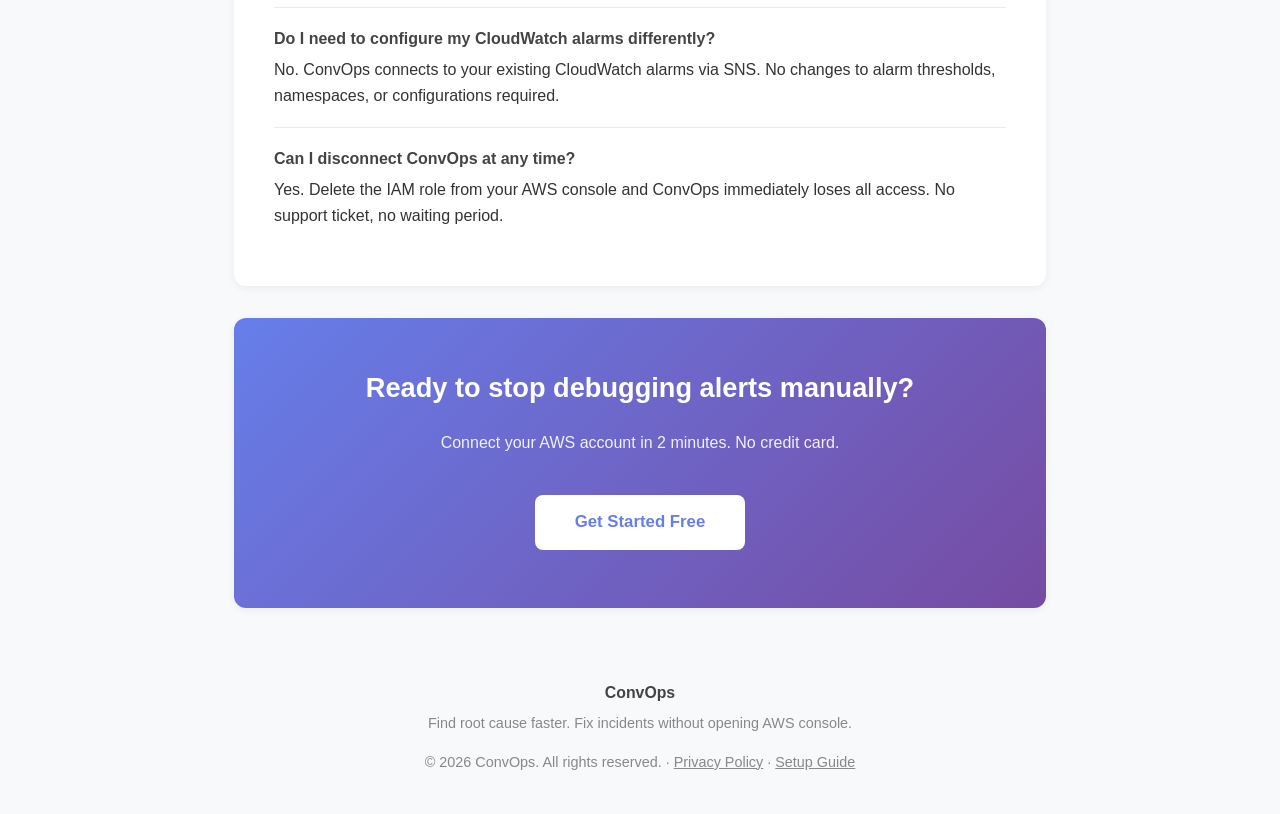
==== commit 65e12190: "convops changes" ====
--- a/index.html
+++ b/index.html
@@ -1603,10 +1603,10 @@
                         <li><span class="checkmark">✓</span> RCA on resolved incidents (where supported)</li>
                         <li><span class="checkmark">✓</span> Multiple AWS accounts &amp; team routing (as shipped)</li>
                         <li><span class="checkmark">✓</span> <strong>Early user deal:</strong> lifetime discount locked in at signup</li>
-                        <li><span class="checkmark">✓</span> <strong>Direct WhatsApp line to the founder</strong> for setup and production issues</li>
+                        <li><span class="checkmark">✓</span> <strong>Direct WhatsApp line to the founder</strong></li>
                         <li><span class="checkmark">✓</span> <strong>Your feature requests directly shape what we build next</strong> — prioritized in the next release cycle, not a backlog black hole</li>
                     </ul>
-                    <p style="font-size:0.8em; color:#666; margin:0 0 12px; text-align:center;">No self-serve upgrade yet — we onboard you by hand.</p>
+                    <p style="font-size:0.8em; color:#666; margin:0 0 12px; text-align:center;">No self-serve upgrade yet.</p>
                     <a href="mailto:info@convops.io?subject=ConvOps%20Pro%20%E2%80%94%20Talk%20to%20founder" class="btn-pricing btn-pricing-featured">Talk to founder</a>
                     <a href="mailto:info@convops.io?subject=ConvOps%20%E2%80%94%20Book%2015-min%20call" class="btn-pricing" style="margin-top:10px;">Book 15-min call</a>
                 </div>
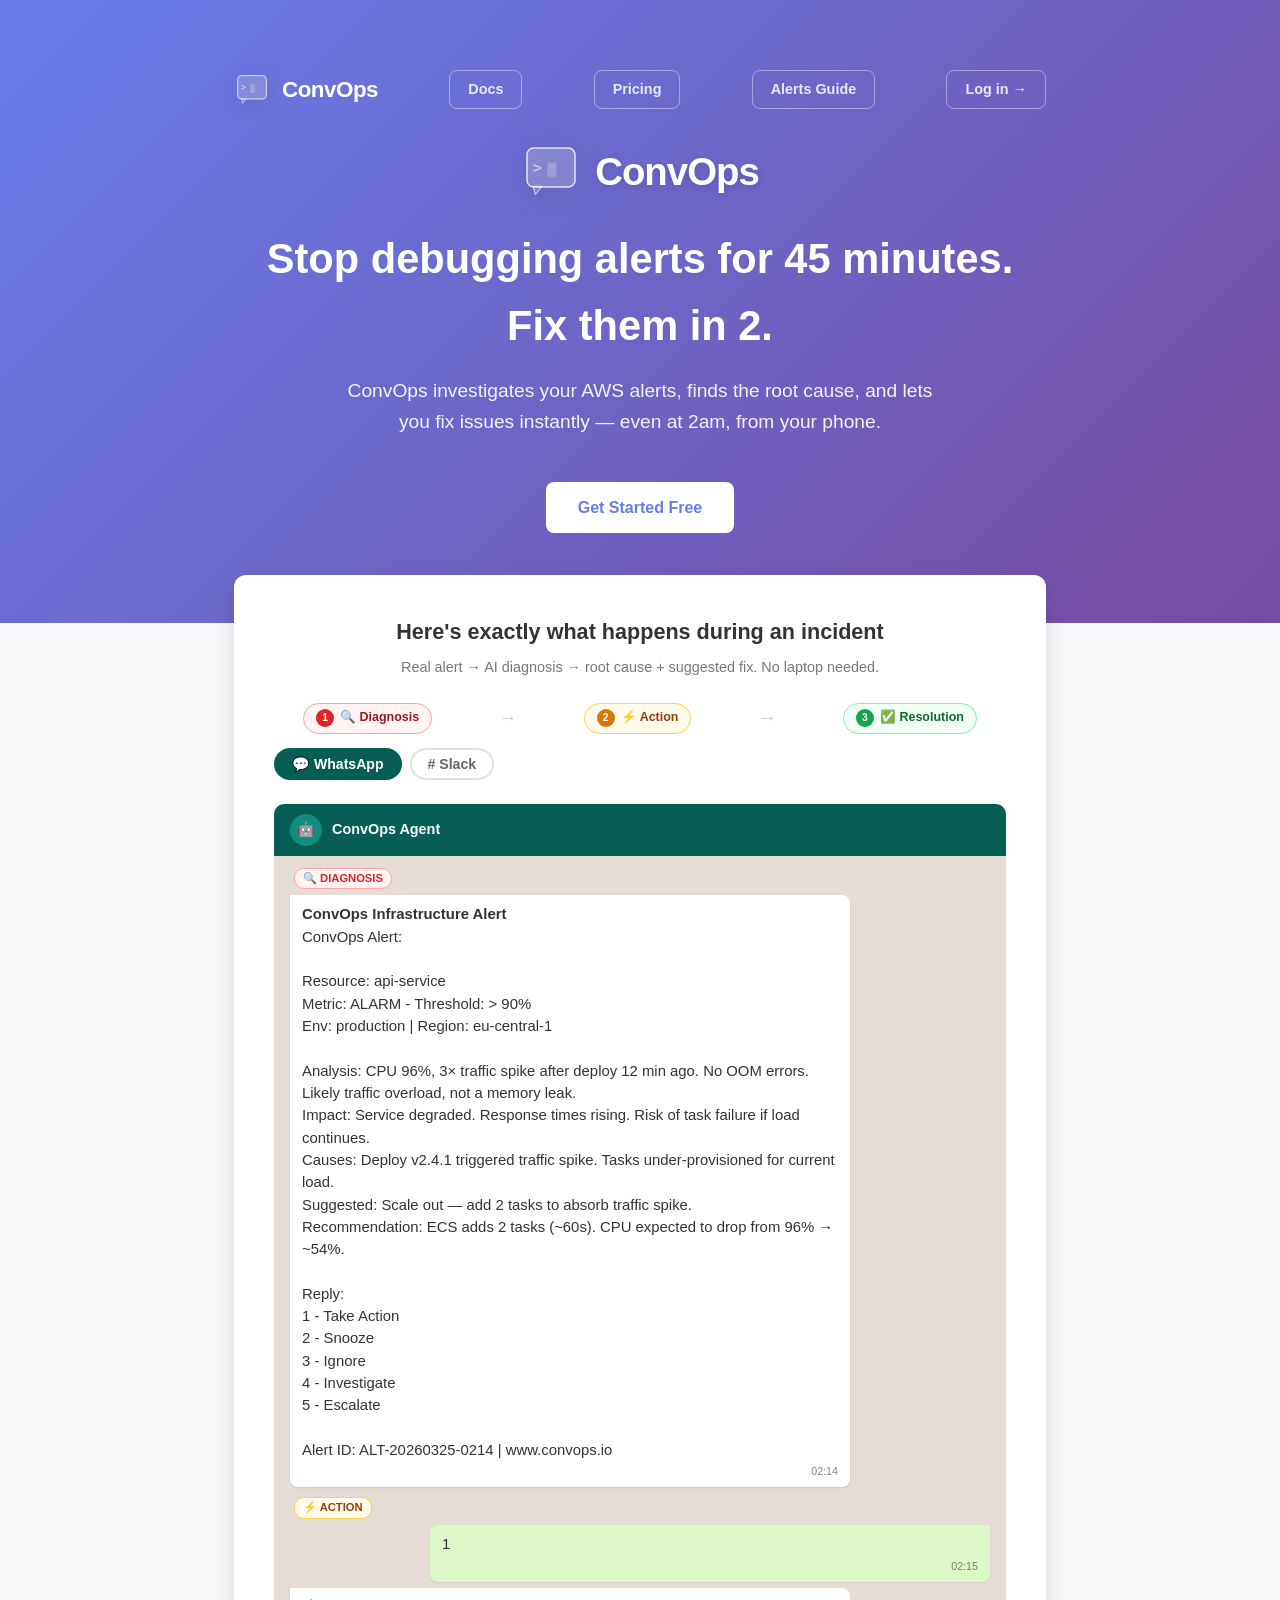
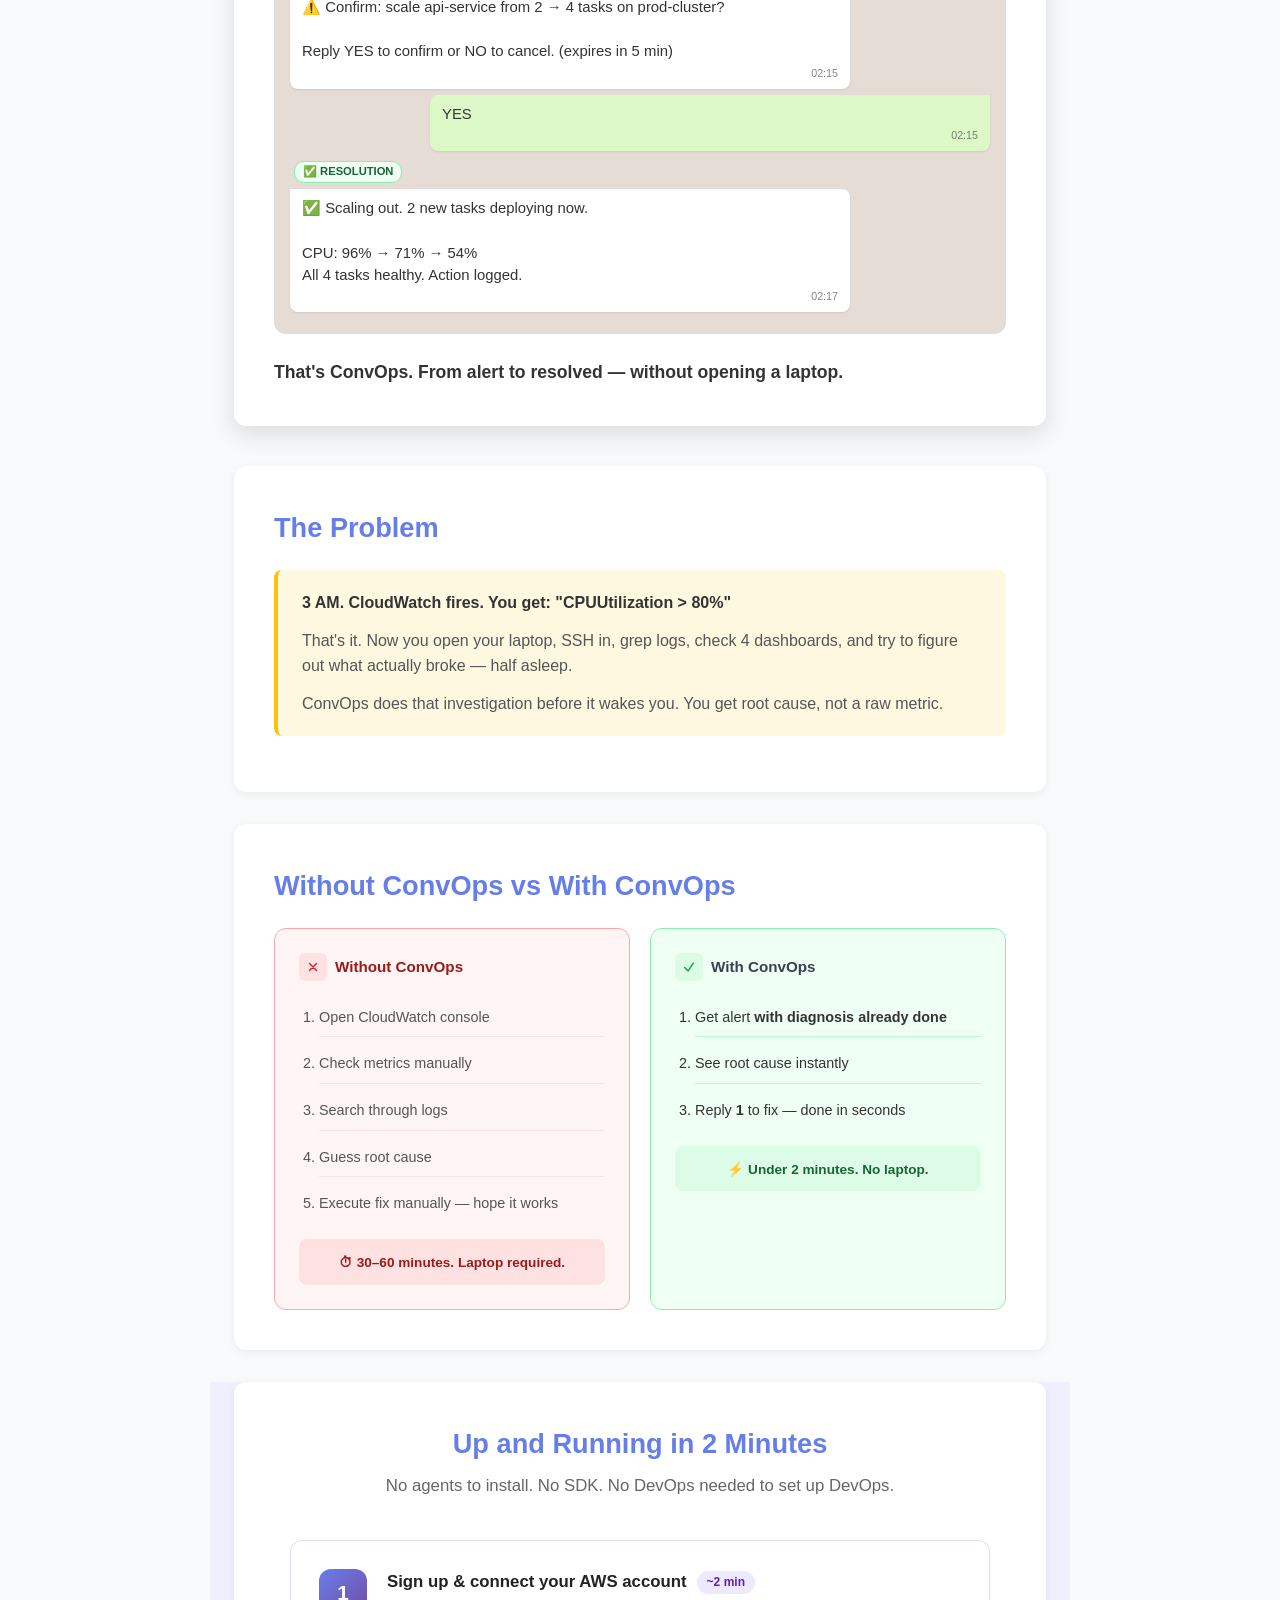
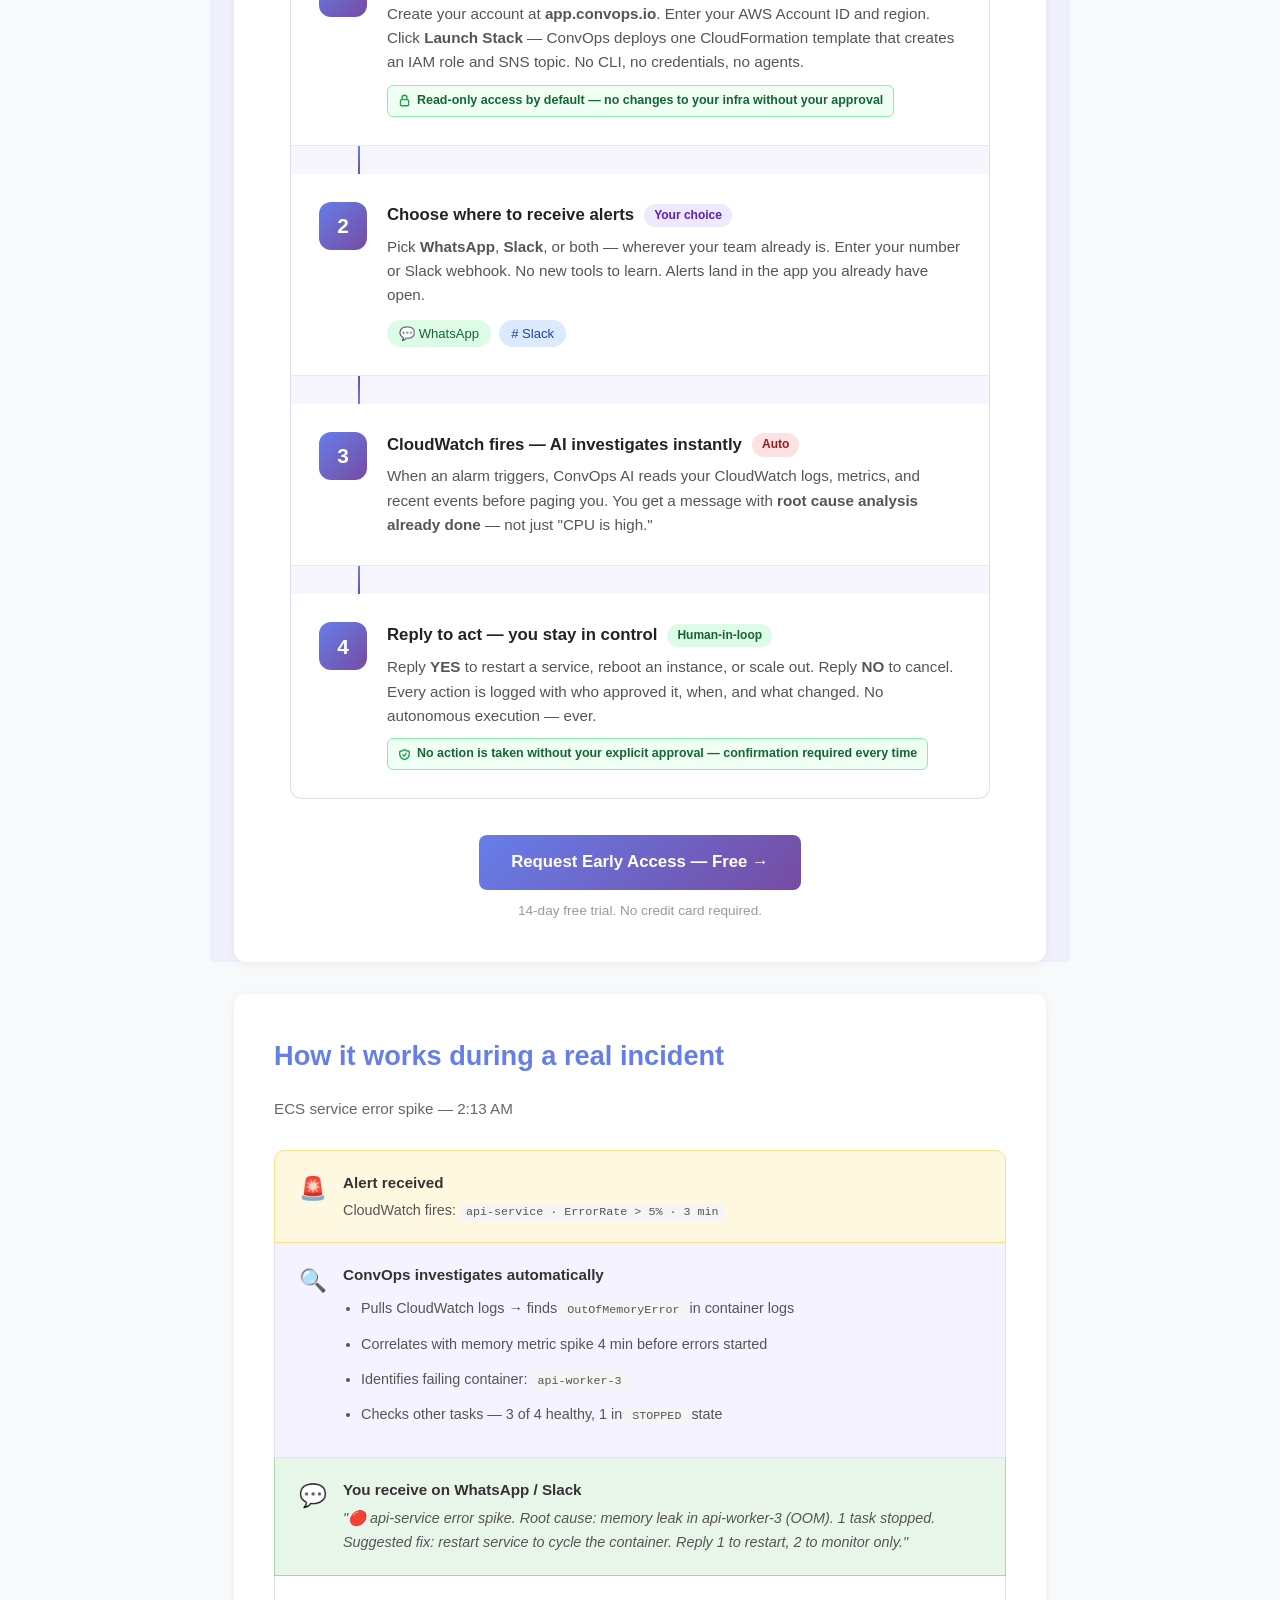
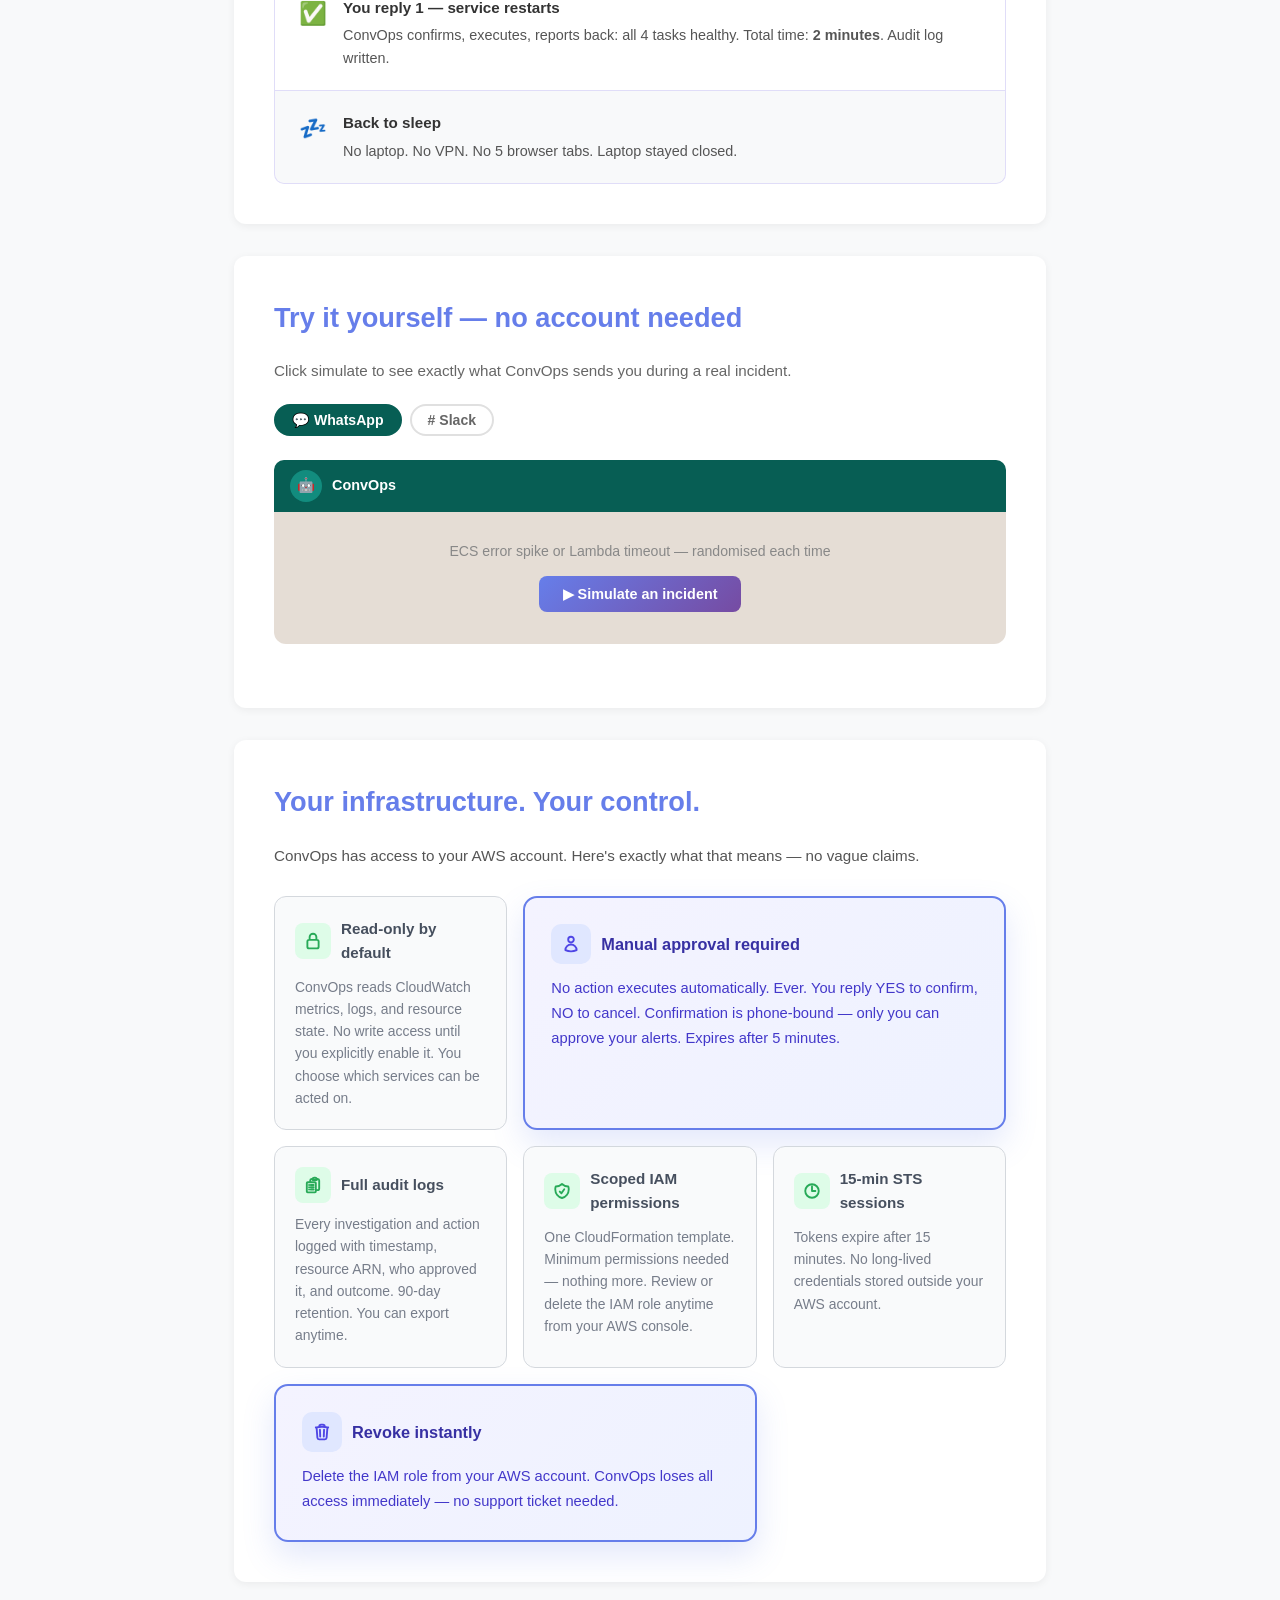
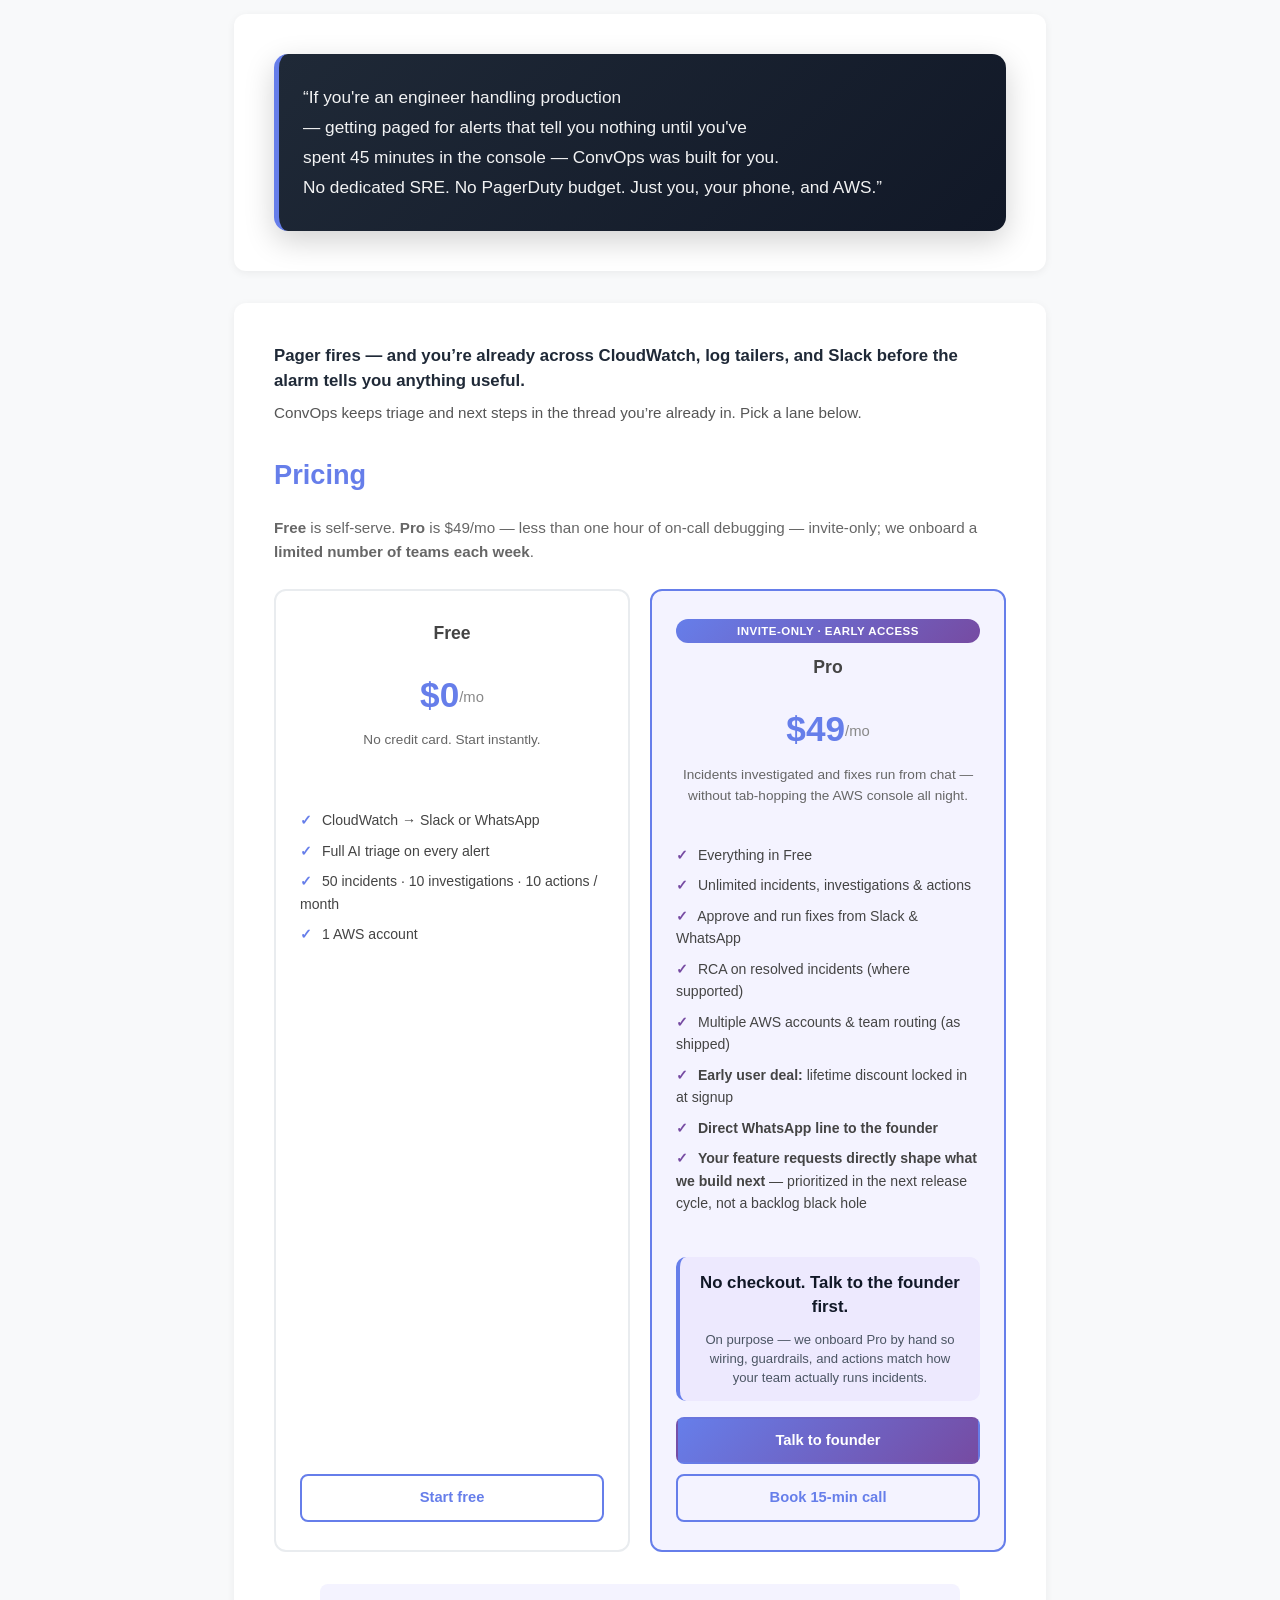
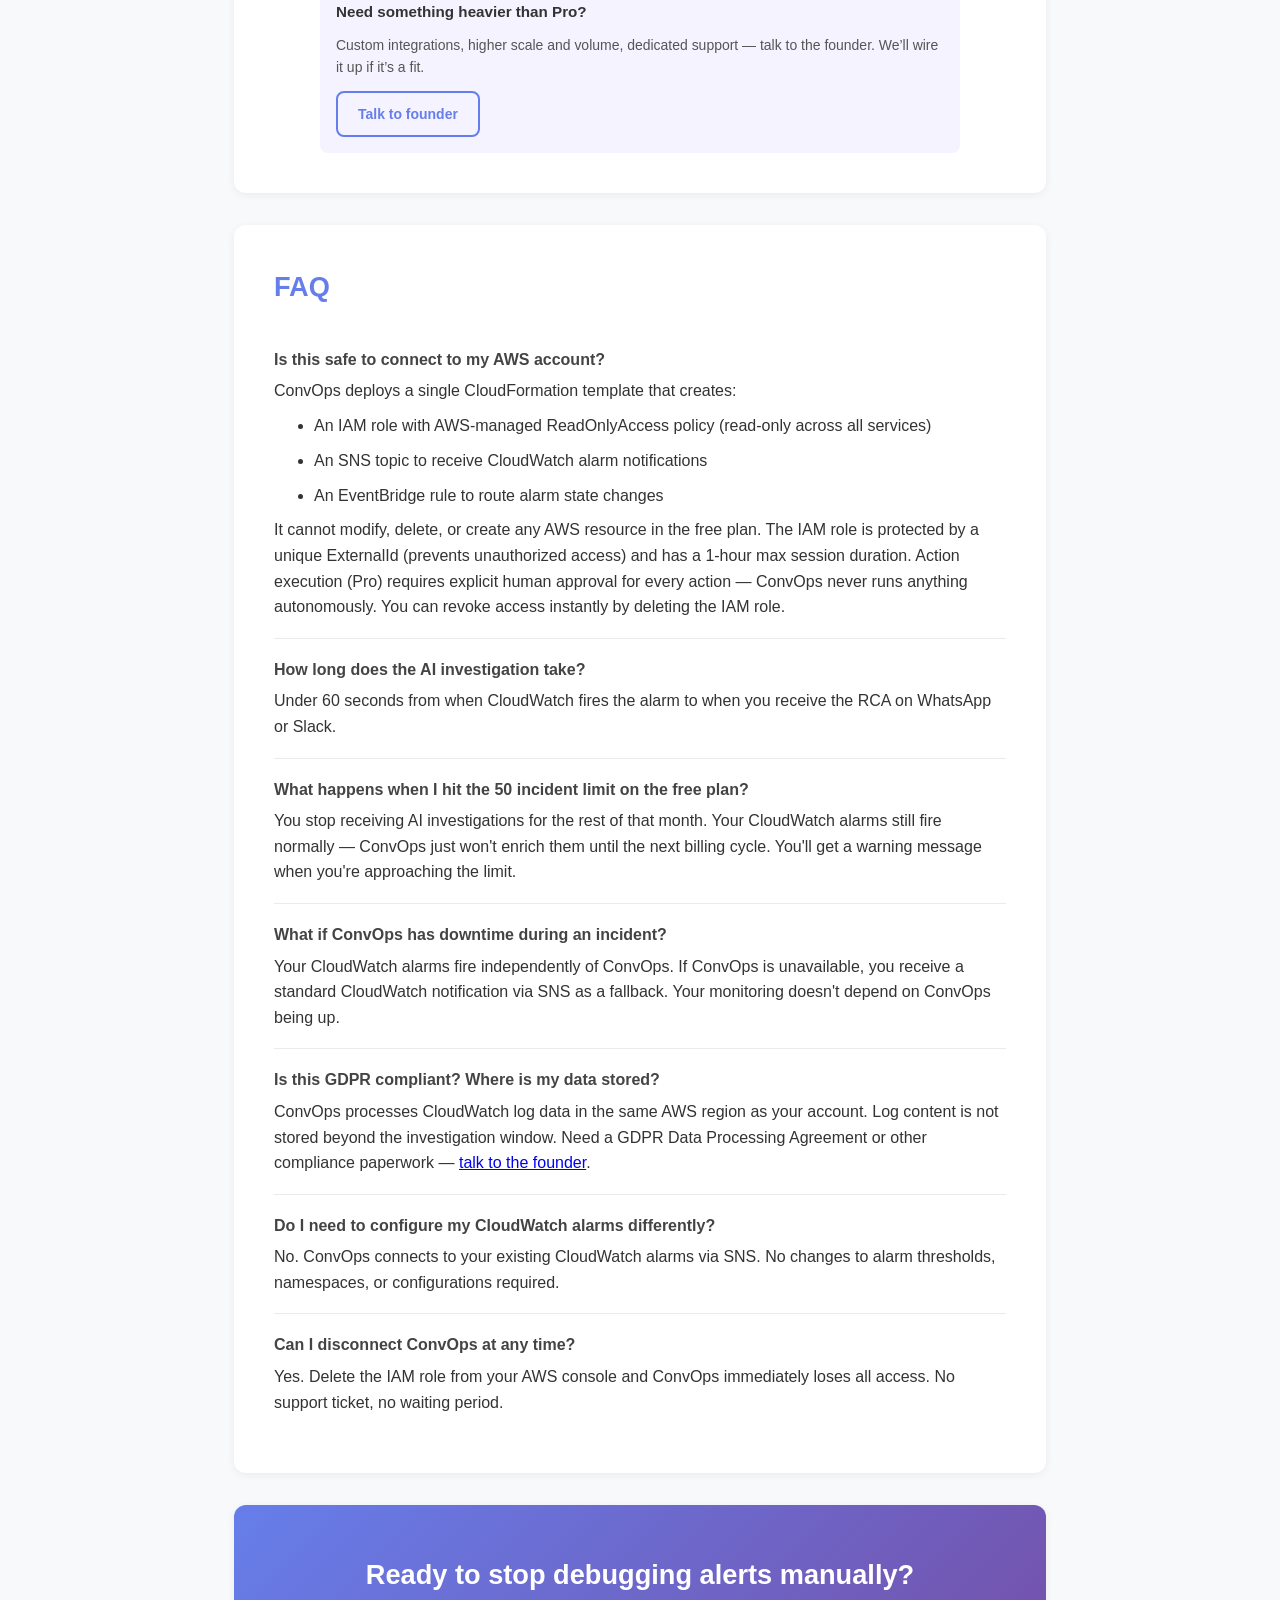
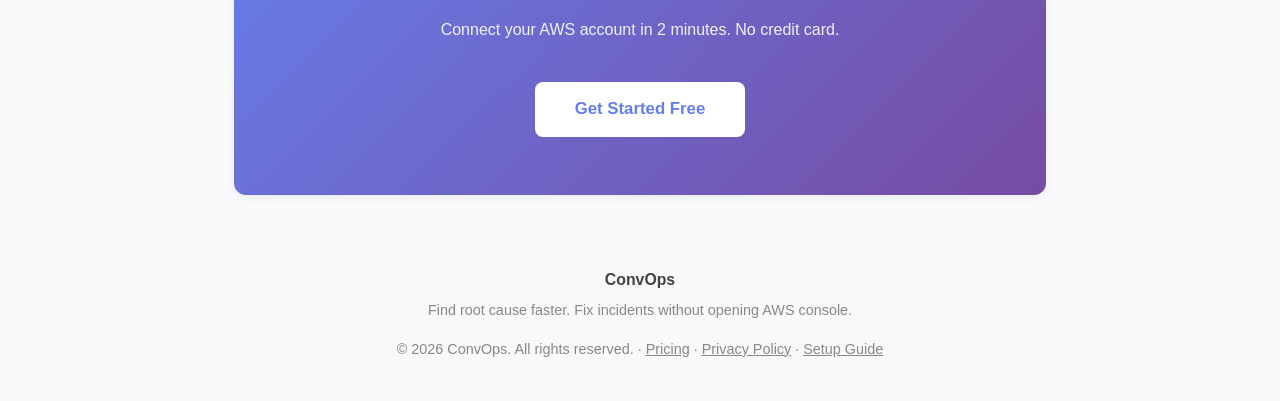
==== commit 3a9caab6: "convops changes" ====
--- a/index.html
+++ b/index.html
@@ -643,6 +643,7 @@
                     <span style="font-size:1.4em; font-weight:800; color:#fff; letter-spacing:-0.5px;">ConvOps</span>
                 </div>
                 <a href="/docs" style="font-size:0.9em; font-weight:600; color:rgba(255,255,255,0.85); text-decoration:none; border:1.5px solid rgba(255,255,255,0.4); border-radius:8px; padding:7px 18px; transition:all 0.2s;" onmouseover="this.style.background='rgba(255,255,255,0.15)'" onmouseout="this.style.background='transparent'">Docs</a>
+                <a href="#pricing" style="font-size:0.9em; font-weight:600; color:rgba(255,255,255,0.85); text-decoration:none; border:1.5px solid rgba(255,255,255,0.4); border-radius:8px; padding:7px 18px; transition:all 0.2s;" onmouseover="this.style.background='rgba(255,255,255,0.15)'" onmouseout="this.style.background='transparent'">Pricing</a>
                 <a href="/cloudwatch-alarm-setup-guide" style="font-size:0.9em; font-weight:600; color:rgba(255,255,255,0.85); text-decoration:none; border:1.5px solid rgba(255,255,255,0.4); border-radius:8px; padding:7px 18px; transition:all 0.2s;" onmouseover="this.style.background='rgba(255,255,255,0.15)'" onmouseout="this.style.background='transparent'">Alerts Guide</a>
                 <a href="https://app.convops.io/sign-in" style="font-size:0.9em; font-weight:600; color:rgba(255,255,255,0.85); text-decoration:none; border:1.5px solid rgba(255,255,255,0.4); border-radius:8px; padding:7px 18px; transition:all 0.2s;" onmouseover="this.style.background='rgba(255,255,255,0.15)'" onmouseout="this.style.background='transparent'">Log in →</a>
             </div>
@@ -1516,61 +1517,19 @@
         </div>
     </div>
 
-    <!-- FREE VS PAID -->
-    <div class="section">
-        <div class="section-inner">
-            <h2>What's free vs paid</h2>
-            <p style="color:#555; margin-bottom:24px; font-size:0.95em;">Free: triage in Slack or WhatsApp in minutes — no card. Pro: unlimited volume and actions from chat — invite-only; we onboard every team by hand.</p>
-
-            <div style="display:grid; grid-template-columns:1fr 1fr; gap:16px;">
-
-                <!-- Free -->
-                <div style="border:1.5px solid #e9ecef; border-radius:12px; padding:24px;">
-                    <div style="display:flex; align-items:center; gap:8px; margin-bottom:16px;">
-                        <span style="font-size:1.1em;">🔍</span>
-                        <span style="font-weight:700; font-size:1em; color:#333;">Free</span>
-                        <span style="font-size:0.75em; background:#f0f0f0; color:#666; padding:2px 8px; border-radius:20px; font-weight:600;">$0 · self-serve</span>
-                    </div>
-                    <ul style="list-style:none; padding:0; margin:0;">
-                        <li style="padding:7px 0; border-bottom:1px solid #f0f0f0; font-size:0.92em; color:#333; display:flex; align-items:center; gap:8px;"><span style="color:#28a745; font-weight:700;">✓</span> Full alert + RCA-style triage in Slack/WhatsApp</li>
-                        <li style="padding:7px 0; border-bottom:1px solid #f0f0f0; font-size:0.92em; color:#333; display:flex; align-items:center; gap:8px;"><span style="color:#28a745; font-weight:700;">✓</span> 50 incidents/month cap</li>
-                        <li style="padding:7px 0; font-size:0.92em; color:#333; display:flex; align-items:center; gap:8px;"><span style="color:#28a745; font-weight:700;">✓</span> No credit card — start instantly</li>
-                    </ul>
-                    <a href="https://app.convops.io/sign-up" style="display:block; text-align:center; margin-top:16px; border:2px solid #667eea; color:#667eea; padding:9px 20px; border-radius:8px; font-size:0.88em; font-weight:600; text-decoration:none;">Start free</a>
-                </div>
-
-                <!-- Pro -->
-                <div style="border:1.5px solid #667eea; border-radius:12px; padding:24px; background:#f4f3ff;">
-                    <div style="display:flex; align-items:center; gap:8px; margin-bottom:16px; flex-wrap:wrap;">
-                        <span style="font-size:1.1em;">⚡</span>
-                        <span style="font-weight:700; font-size:1em; color:#333;">Pro</span>
-                        <span style="font-size:0.75em; background:linear-gradient(135deg,#667eea,#764ba2); color:white; padding:2px 8px; border-radius:20px; font-weight:600;">$49/mo · invite-only</span>
-                    </div>
-                    <ul style="list-style:none; padding:0; margin:0 0 16px;">
-                        <li style="padding:7px 0; border-bottom:1px solid #e0ddf8; font-size:0.92em; color:#333; display:flex; align-items:center; gap:8px;"><span style="color:#667eea; font-weight:700;">✓</span> Unlimited incidents, investigations &amp; actions</li>
-                        <li style="padding:7px 0; border-bottom:1px solid #e0ddf8; font-size:0.92em; color:#333; display:flex; align-items:center; gap:8px;"><span style="color:#667eea; font-weight:700;">✓</span> Approve fixes from Slack/WhatsApp</li>
-                        <li style="padding:7px 0; font-size:0.92em; color:#333; display:flex; align-items:center; gap:8px;"><span style="color:#667eea; font-weight:700;">✓</span> Early perks: founder WhatsApp + lifetime discount + your requests ship next</li>
-                    </ul>
-                    <p style="font-size:0.78em; color:#666; margin:0 0 10px; text-align:center;">No checkout — talk first.</p>
-                    <a href="mailto:info@convops.io?subject=ConvOps%20Pro%20%E2%80%94%20Talk%20to%20founder" style="display:block; text-align:center; background:linear-gradient(135deg,#667eea,#764ba2); color:white; padding:9px 20px; border-radius:8px; font-size:0.88em; font-weight:600; text-decoration:none;">Talk to founder</a>
-                </div>
-
-            </div>
-        </div>
-    </div>
-
     <!-- PRICING -->
     <div class="section" id="pricing">
         <div class="section-inner">
+            <p style="margin:0 0 8px; font-size:1.05em; font-weight:600; color:#1f2937; line-height:1.5; max-width:720px;">
+                Pager fires — and you’re already across CloudWatch, log tailers, and Slack before the alarm tells you anything useful.
+            </p>
+            <p style="margin:0 0 28px; font-size:0.95em; color:#555; line-height:1.55; max-width:720px;">
+                ConvOps keeps triage and next steps in the thread you’re already in. Pick a lane below.
+            </p>
+
             <h2>Pricing</h2>
-            <p style="margin-bottom:8px; font-size:1.02em; color:#333;">
-                $49/mo is less than one hour of on-call debugging. Cheaper than a single deep incident investigation you do in the console at 2am.
-            </p>
-            <p style="margin-bottom:6px; font-size:0.92em; color:#666;">
-                We onboard a <strong>limited number of teams each week</strong> for Pro — early access only, no self-serve checkout yet.
-            </p>
-            <p style="margin-bottom:28px; font-size:0.9em; color:#888;">
-                Free tier is self-serve: no credit card, start instantly. Pro is invite-only — you talk to the founder first.
+            <p style="margin-bottom:20px; font-size:0.95em; color:#666; max-width:720px;">
+                <strong>Free</strong> is self-serve. <strong>Pro</strong> is $49/mo — less than one hour of on-call debugging — invite-only; we onboard a <strong>limited number of teams each week</strong>.
             </p>
 
             <div class="pricing-grid pricing-grid-2">
@@ -1580,12 +1539,10 @@
                     <div class="amount">$0<span class="amount-period">/mo</span></div>
                     <p class="desc">No credit card. Start instantly.</p>
                     <ul class="pricing-features">
-                        <li><span class="checkmark">✓</span> 50 incidents/month</li>
-                        <li><span class="checkmark">✓</span> 10 investigations/month</li>
-                        <li><span class="checkmark">✓</span> 10 actions/month</li>
-                        <li><span class="checkmark">✓</span> 1 AWS account</li>
                         <li><span class="checkmark">✓</span> CloudWatch → Slack or WhatsApp</li>
                         <li><span class="checkmark">✓</span> Full AI triage on every alert</li>
+                        <li><span class="checkmark">✓</span> 50 incidents · 10 investigations · 10 actions / month</li>
+                        <li><span class="checkmark">✓</span> 1 AWS account</li>
                     </ul>
                     <a href="https://app.convops.io/sign-up" class="btn-pricing">Start free</a>
                 </div>
@@ -1595,7 +1552,7 @@
                     <div class="badge-popular">Invite-only · early access</div>
                     <h3>Pro</h3>
                     <div class="amount">$49<span class="amount-period">/mo</span></div>
-                    <p class="desc">For engineers who want incidents investigated and fixes executed from chat — without babysitting dashboards.</p>
+                    <p class="desc">Incidents investigated and fixes run from chat — without tab-hopping the AWS console all night.</p>
                     <ul class="pricing-features">
                         <li><span class="checkmark">✓</span> Everything in Free</li>
                         <li><span class="checkmark">✓</span> Unlimited incidents, investigations &amp; actions</li>
@@ -1606,7 +1563,10 @@
                         <li><span class="checkmark">✓</span> <strong>Direct WhatsApp line to the founder</strong></li>
                         <li><span class="checkmark">✓</span> <strong>Your feature requests directly shape what we build next</strong> — prioritized in the next release cycle, not a backlog black hole</li>
                     </ul>
-                    <p style="font-size:0.8em; color:#666; margin:0 0 12px; text-align:center;">No self-serve upgrade yet.</p>
+                    <div style="margin:18px 0 16px; padding:14px 16px; background:#ede9fe; border-radius:10px; border-left:4px solid #667eea;">
+                        <p style="margin:0; font-size:1.05em; font-weight:700; color:#111827; line-height:1.45; text-align:center;">No checkout. Talk to the founder first.</p>
+                        <p style="margin:10px 0 0; font-size:0.82em; color:#4b5563; line-height:1.45; text-align:center;">On purpose — we onboard Pro by hand so wiring, guardrails, and actions match how your team actually runs incidents.</p>
+                    </div>
                     <a href="mailto:info@convops.io?subject=ConvOps%20Pro%20%E2%80%94%20Talk%20to%20founder" class="btn-pricing btn-pricing-featured">Talk to founder</a>
                     <a href="mailto:info@convops.io?subject=ConvOps%20%E2%80%94%20Book%2015-min%20call" class="btn-pricing" style="margin-top:10px;">Book 15-min call</a>
                 </div>
@@ -1676,7 +1636,7 @@
     <footer>
         <strong>ConvOps</strong>
         <p style="margin-top:6px">Find root cause faster. Fix incidents without opening AWS console.</p>
-        <p style="margin-top:16px">© 2026 ConvOps. All rights reserved. · <a href="/privacy.html" style="color:#888; text-decoration:underline">Privacy Policy</a> · <a href="/onboarding-guide" style="color:#888; text-decoration:underline">Setup Guide</a></p>
+        <p style="margin-top:16px">© 2026 ConvOps. All rights reserved. · <a href="#pricing" style="color:#888; text-decoration:underline">Pricing</a> · <a href="/privacy.html" style="color:#888; text-decoration:underline">Privacy Policy</a> · <a href="/onboarding-guide" style="color:#888; text-decoration:underline">Setup Guide</a></p>
     </footer>
 
 
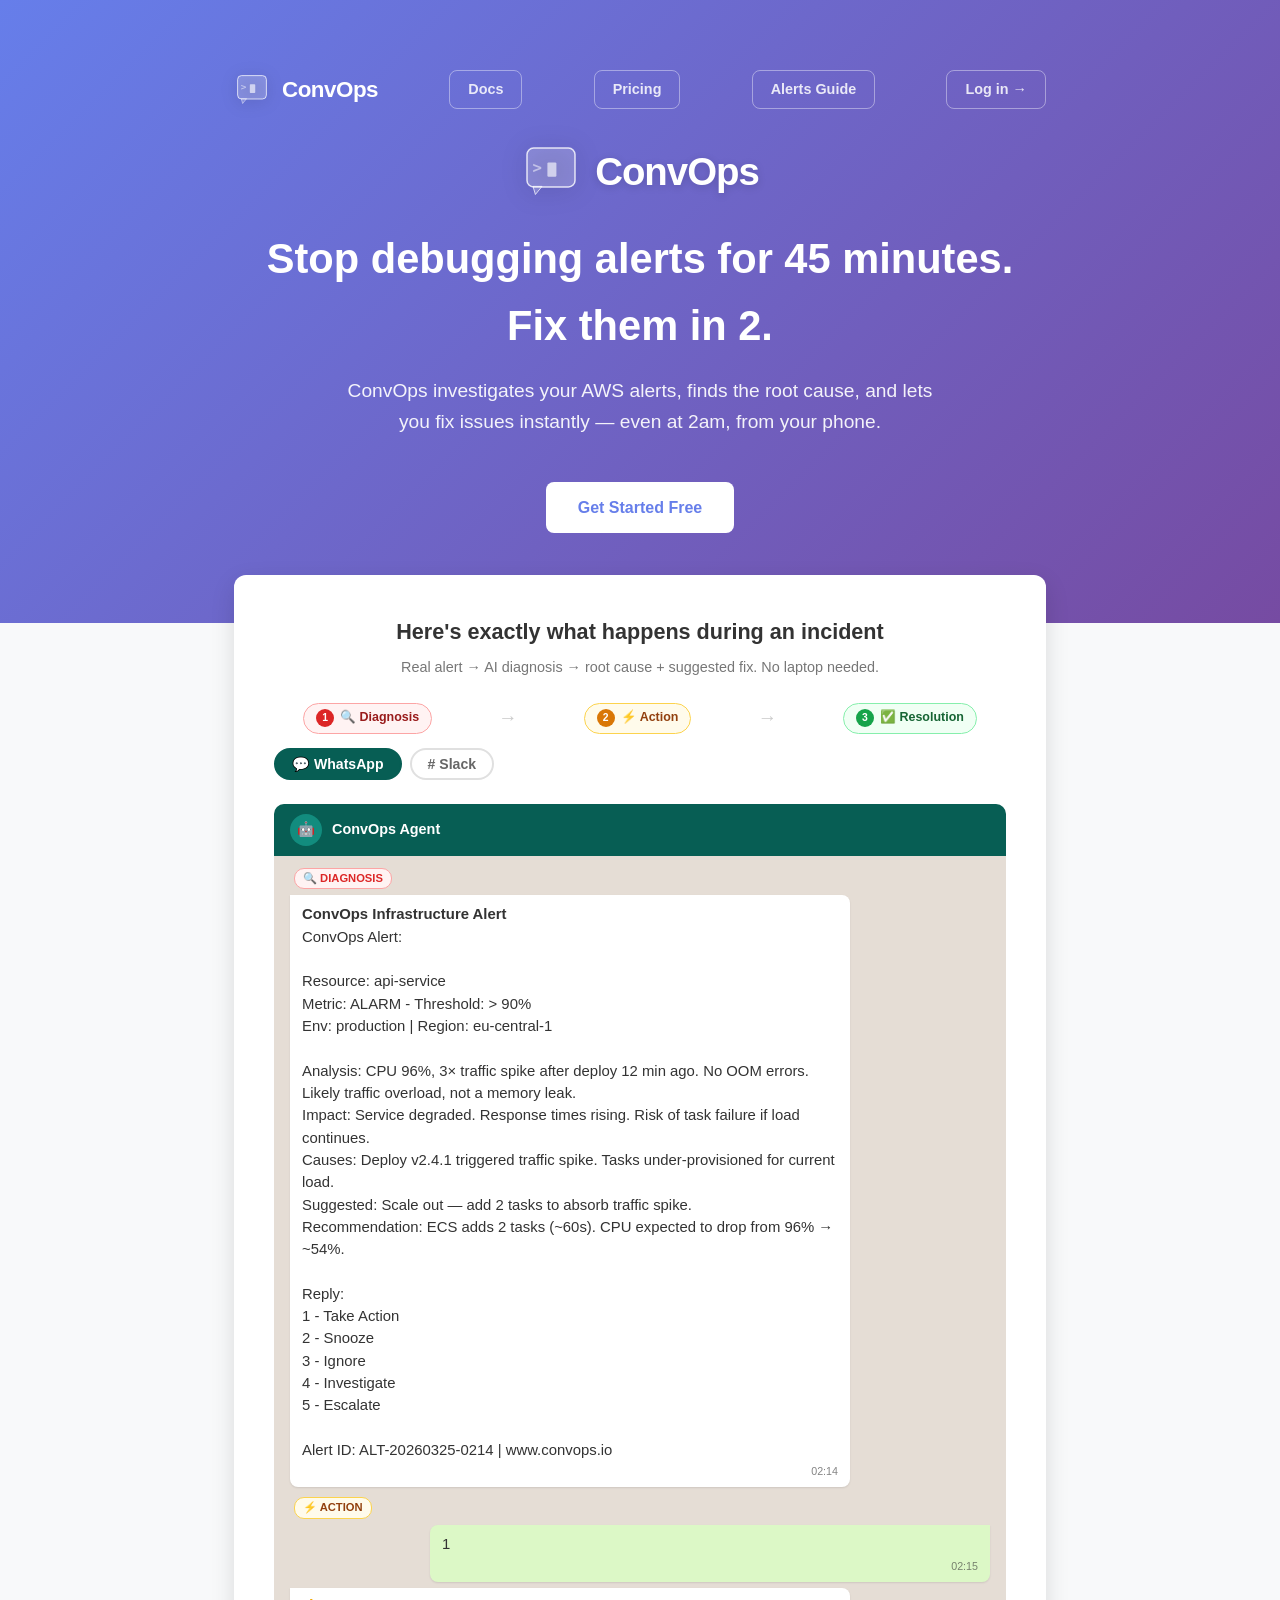
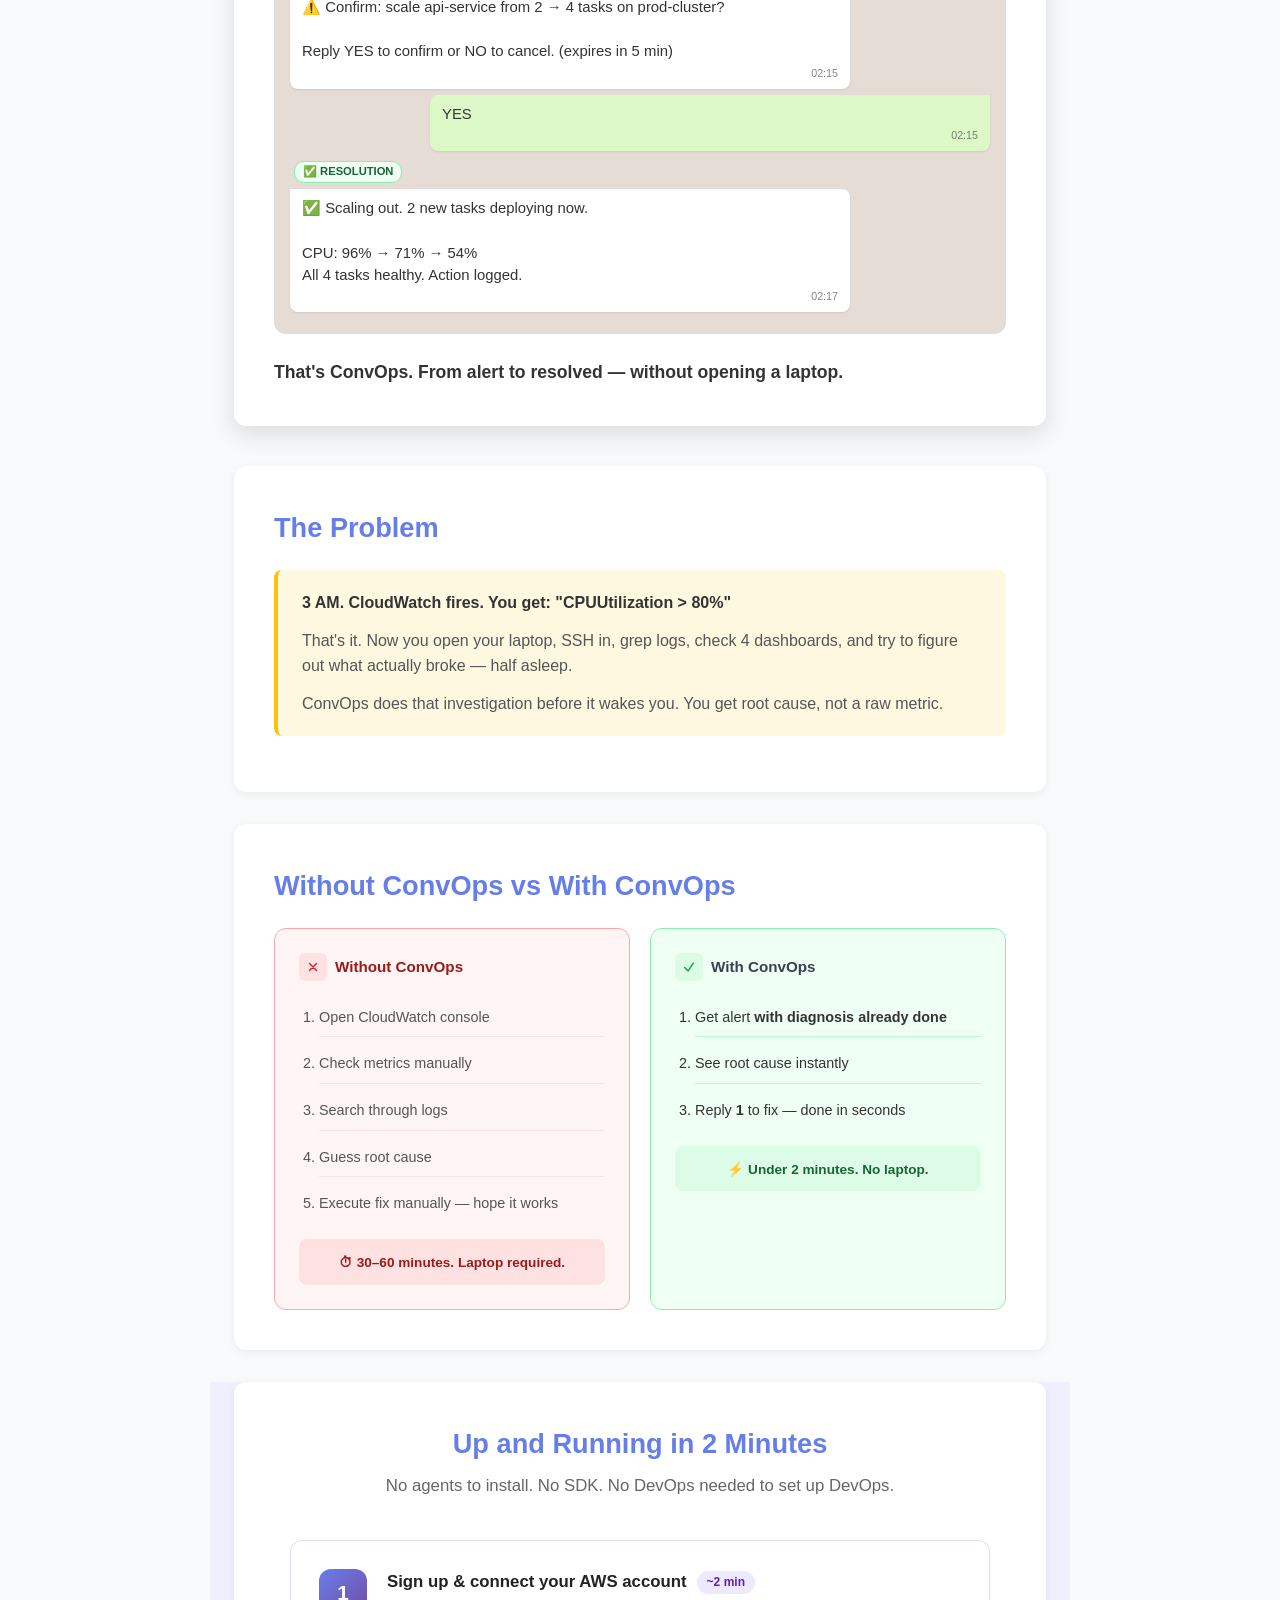
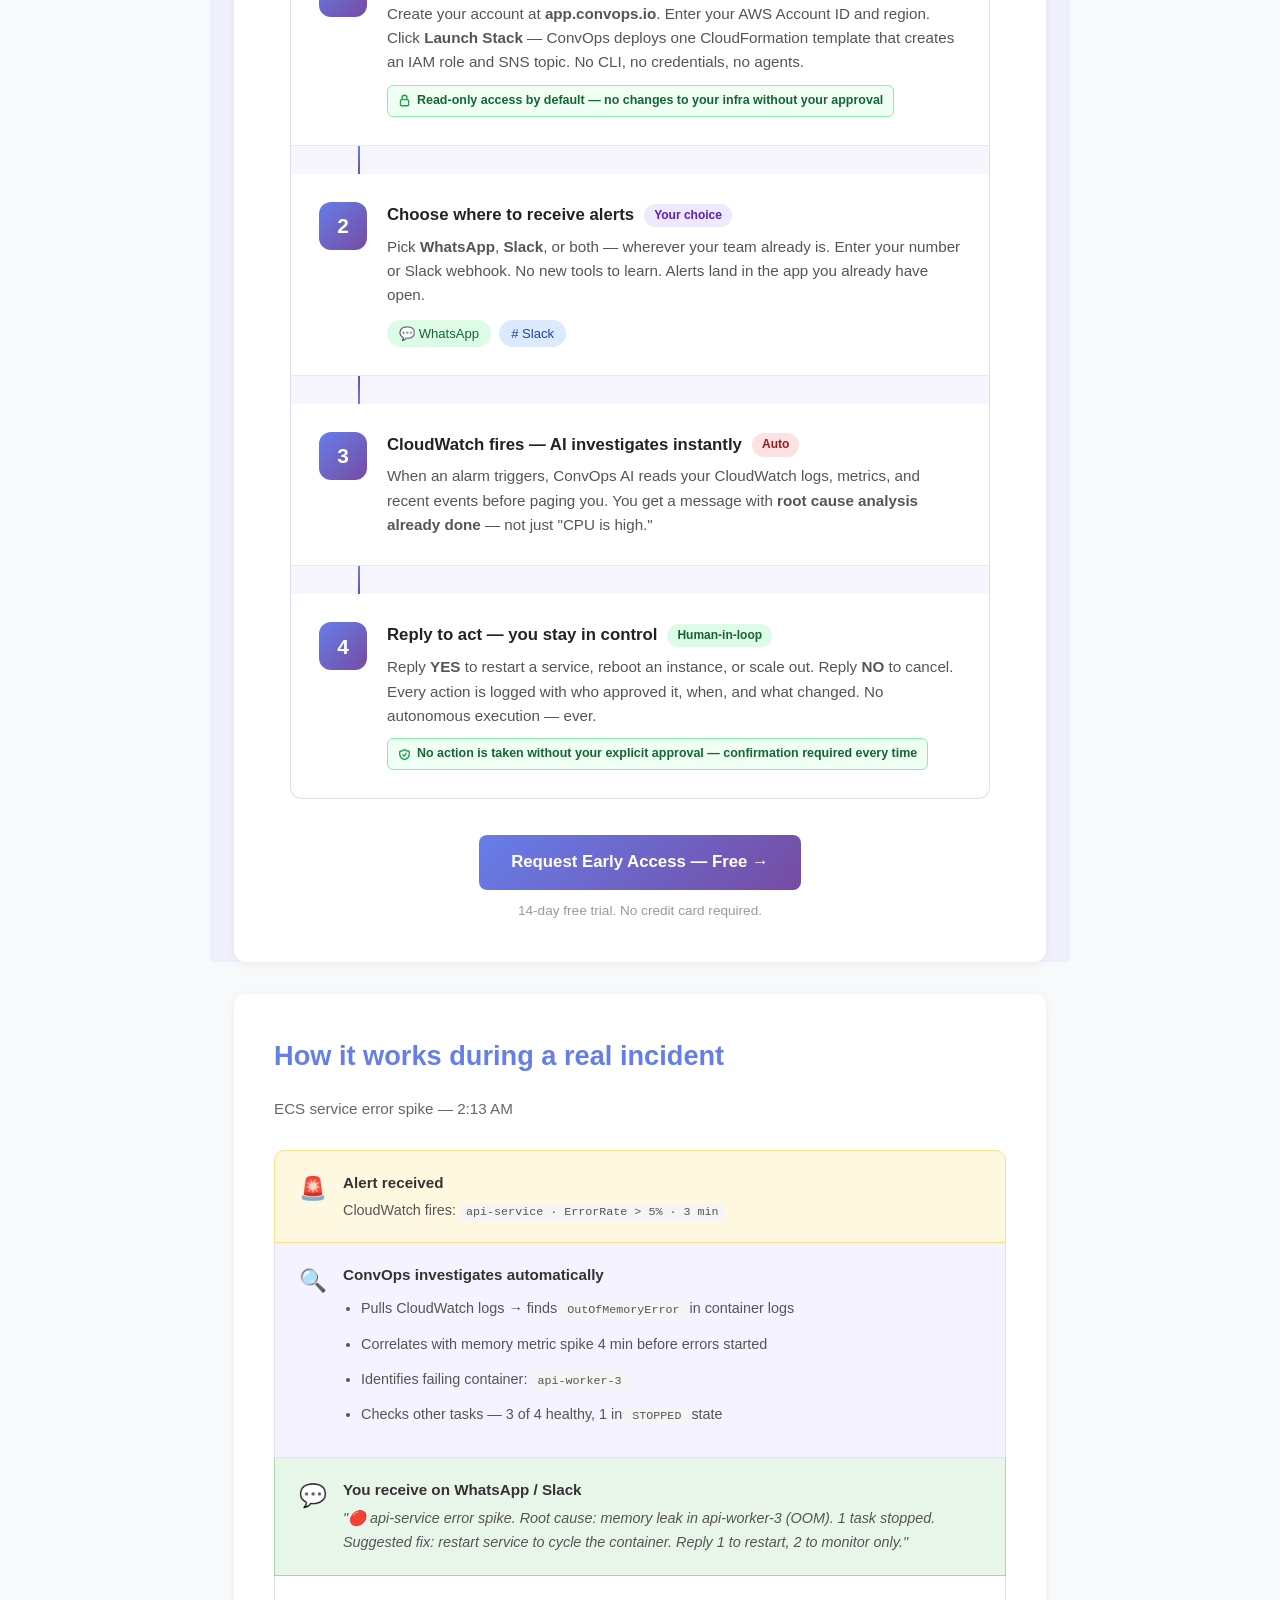
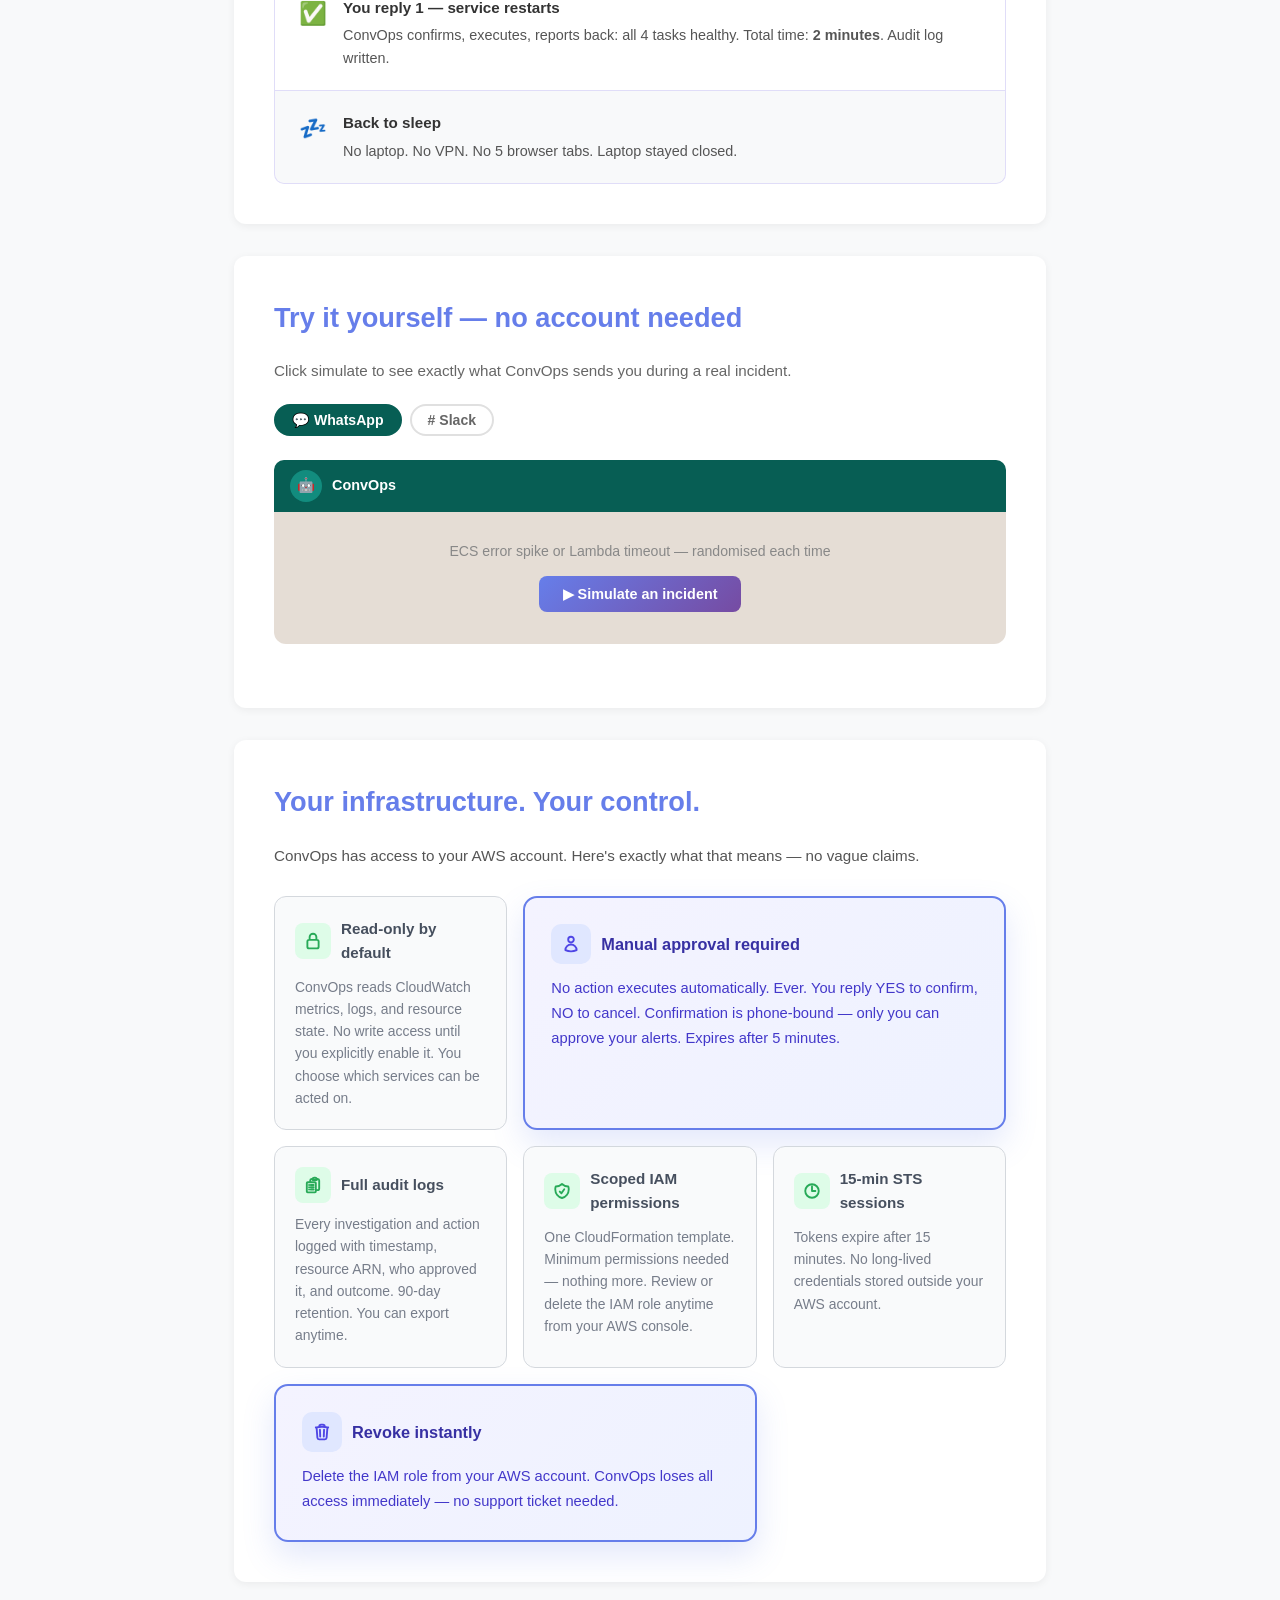
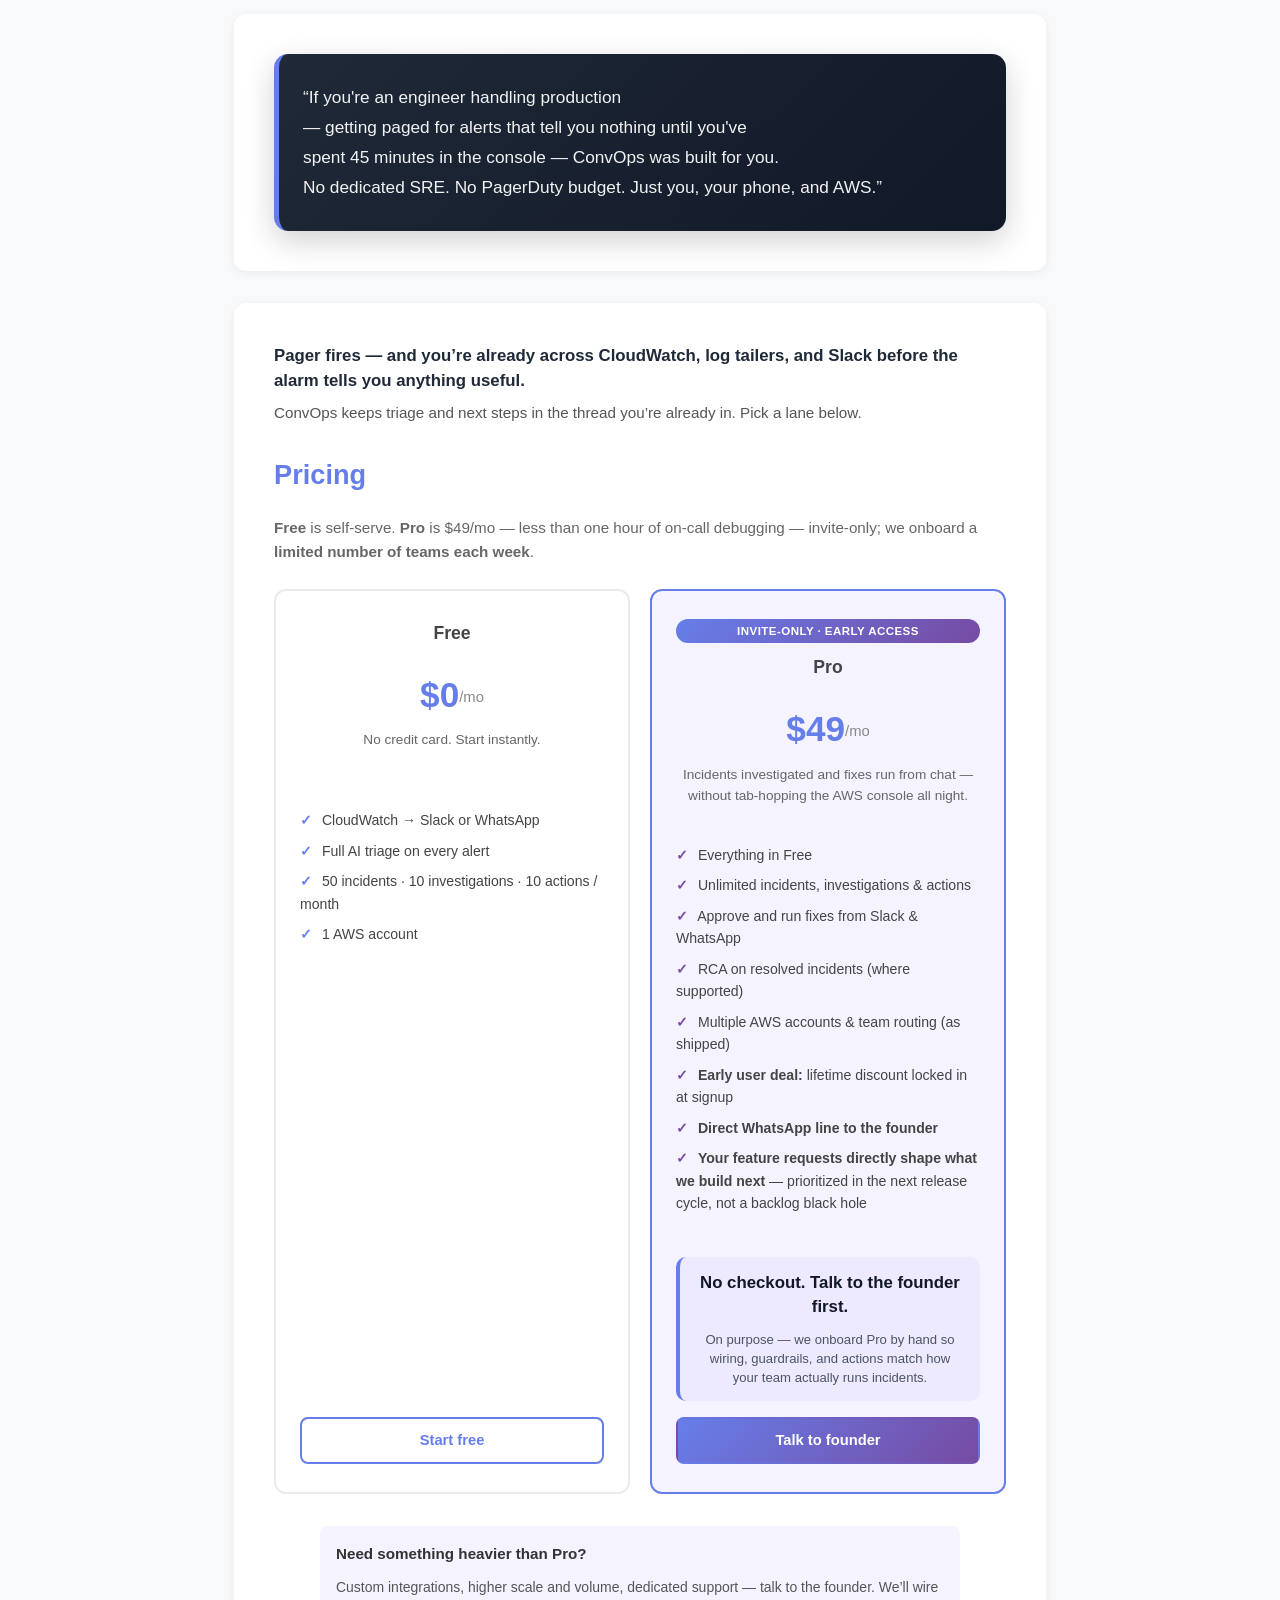
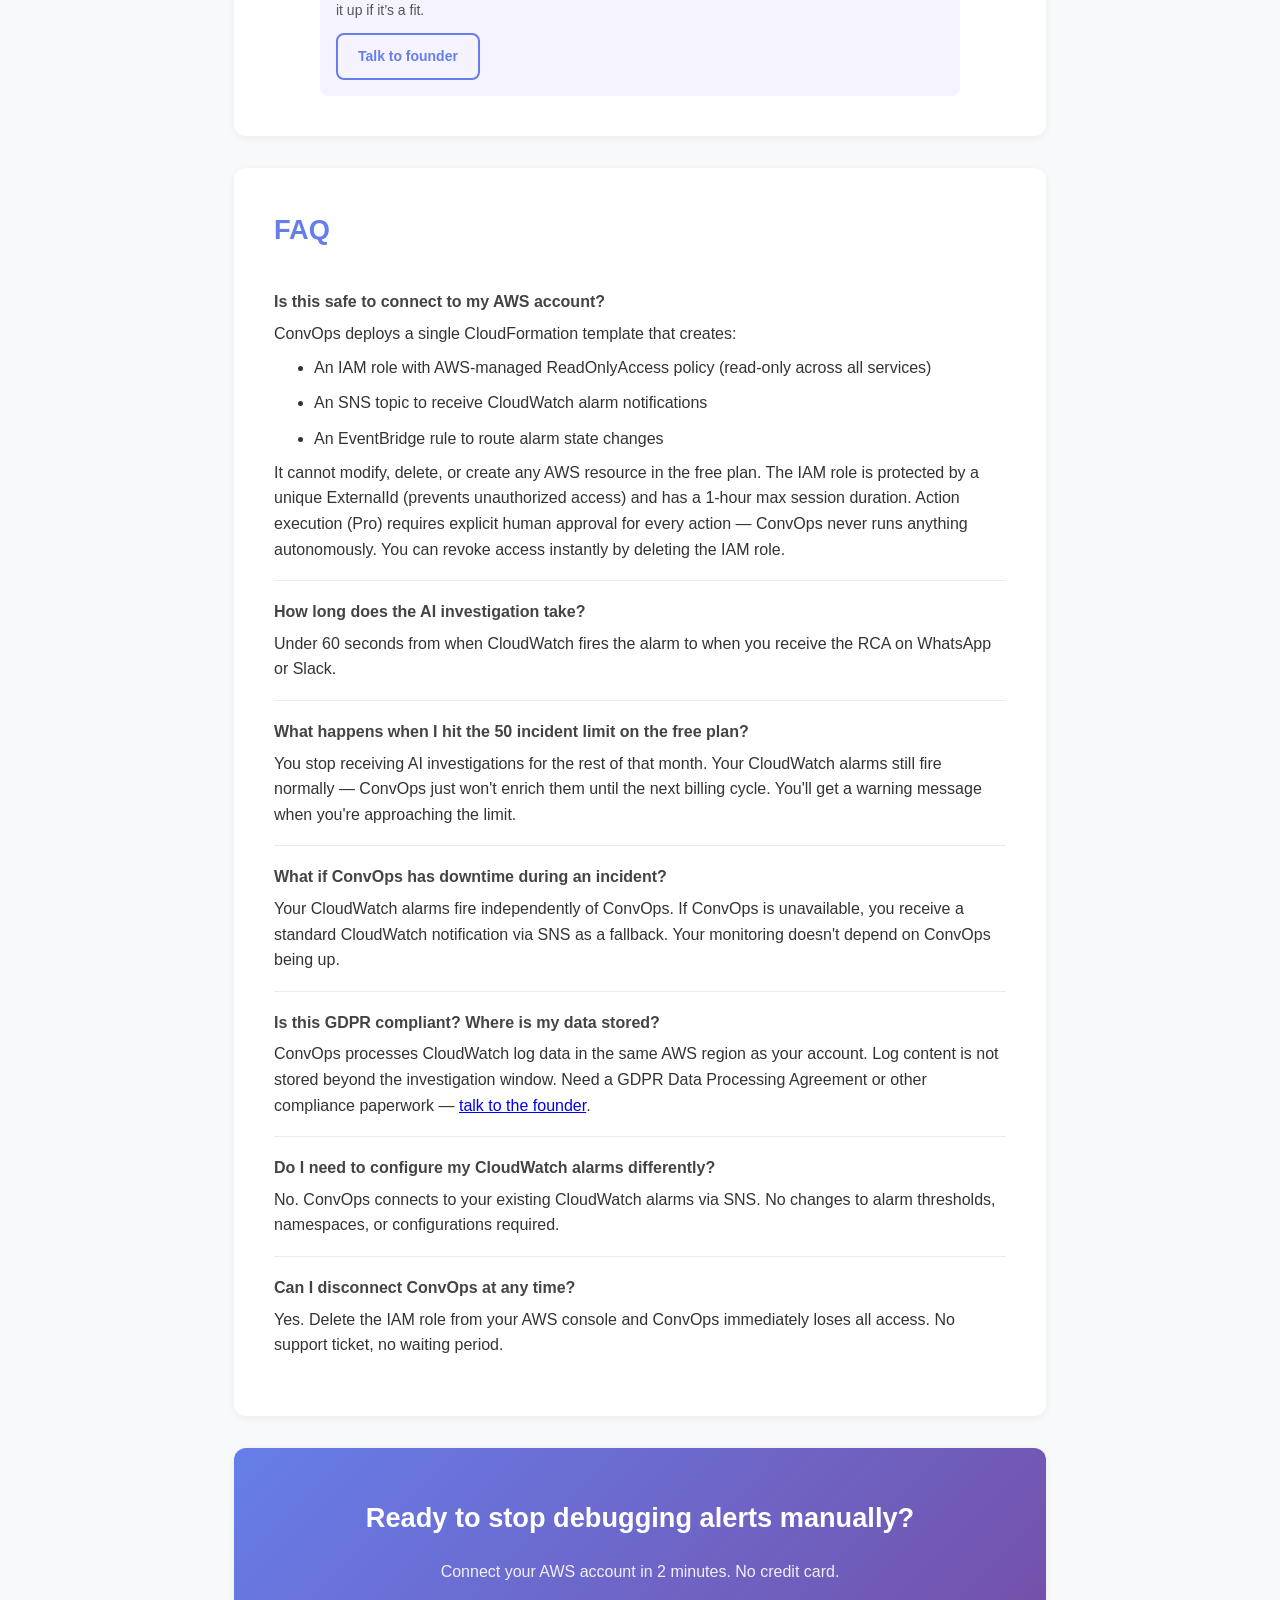
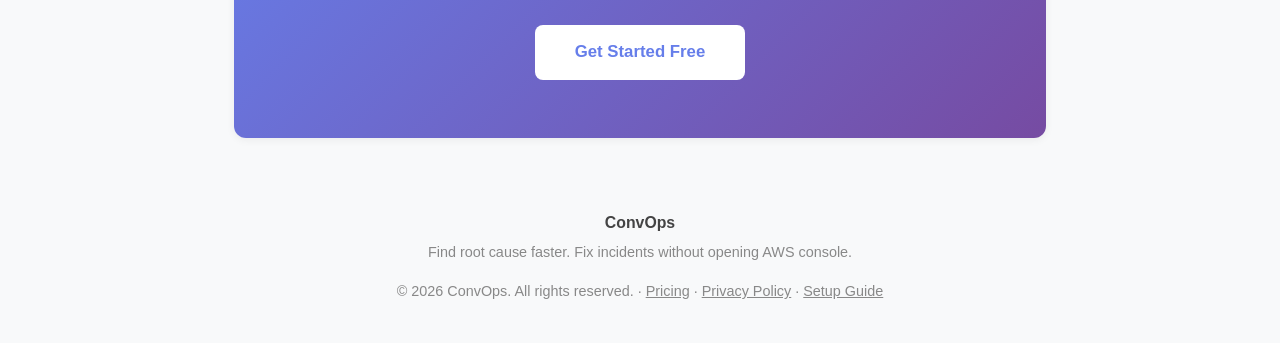
==== commit e7e8e247: "convops changes" ====
--- a/index.html
+++ b/index.html
@@ -1568,7 +1568,6 @@
                         <p style="margin:10px 0 0; font-size:0.82em; color:#4b5563; line-height:1.45; text-align:center;">On purpose — we onboard Pro by hand so wiring, guardrails, and actions match how your team actually runs incidents.</p>
                     </div>
                     <a href="mailto:info@convops.io?subject=ConvOps%20Pro%20%E2%80%94%20Talk%20to%20founder" class="btn-pricing btn-pricing-featured">Talk to founder</a>
-                    <a href="mailto:info@convops.io?subject=ConvOps%20%E2%80%94%20Book%2015-min%20call" class="btn-pricing" style="margin-top:10px;">Book 15-min call</a>
                 </div>
             </div>
 
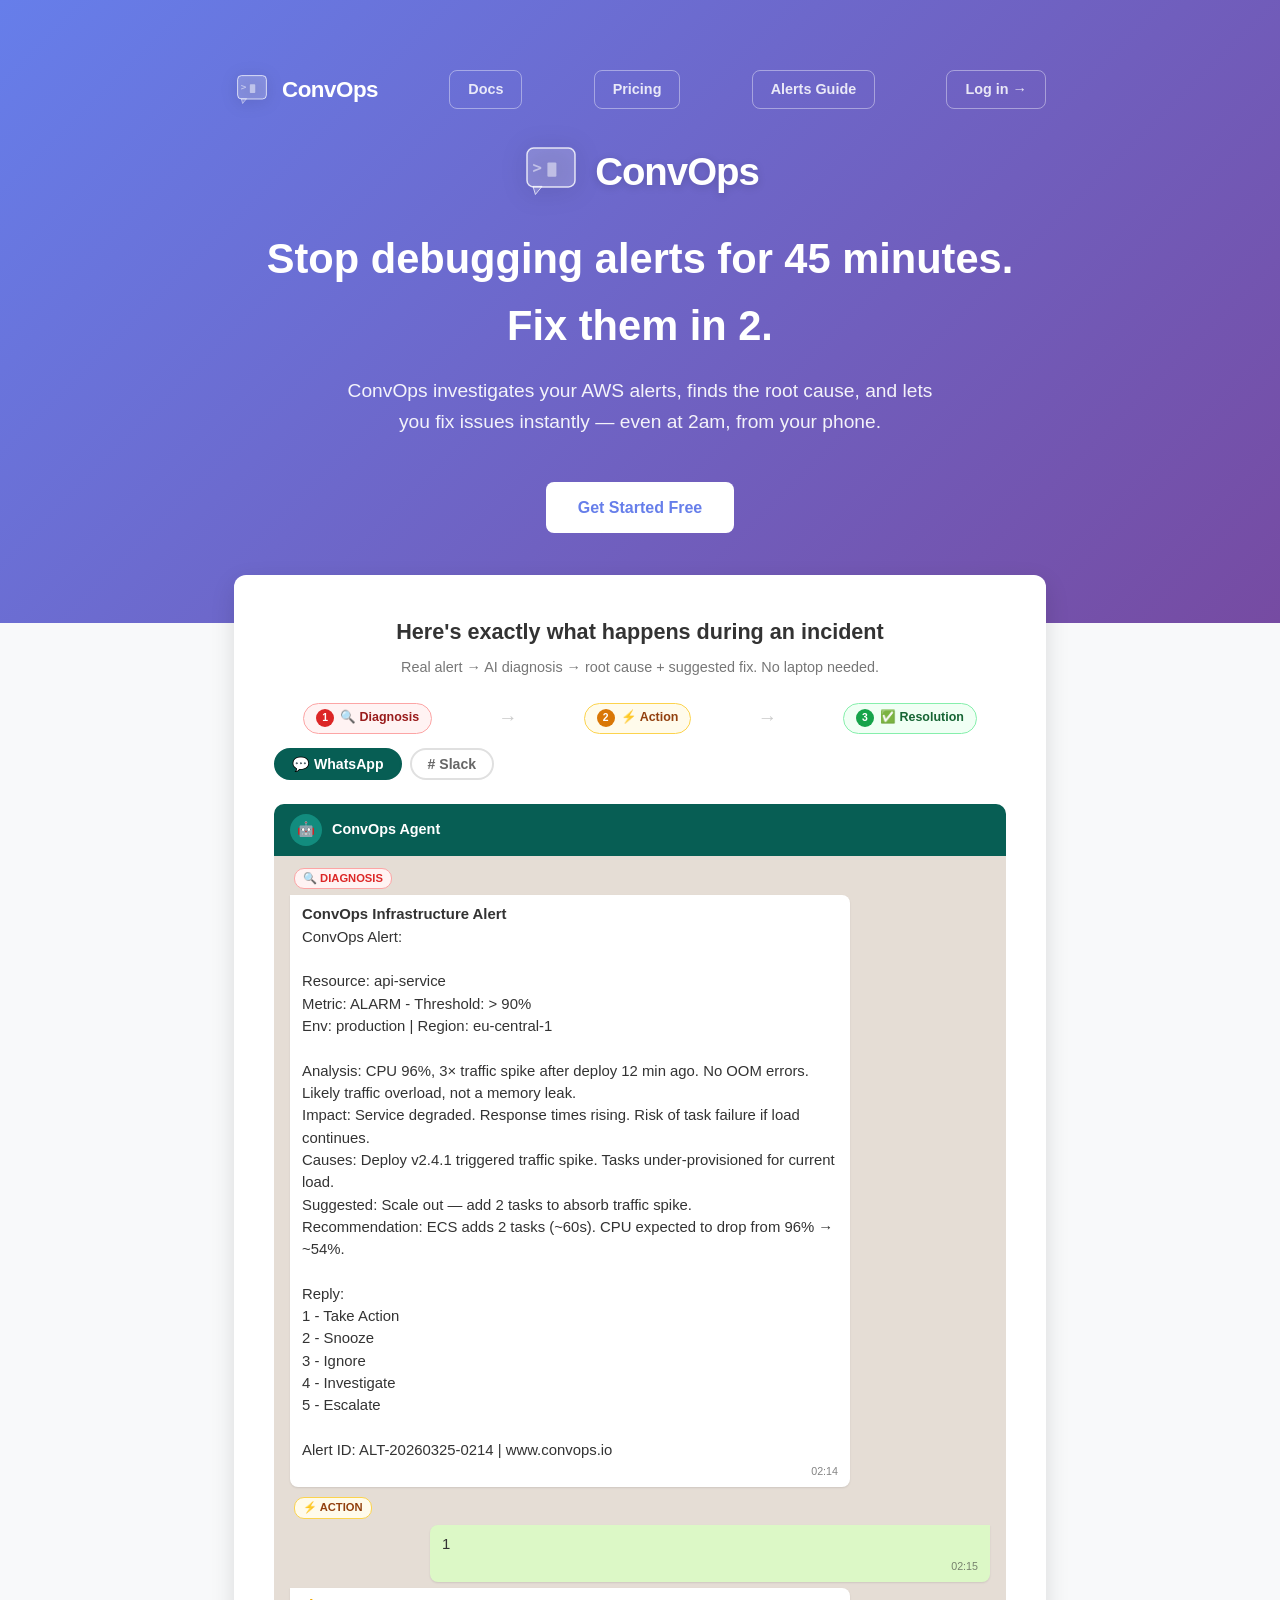
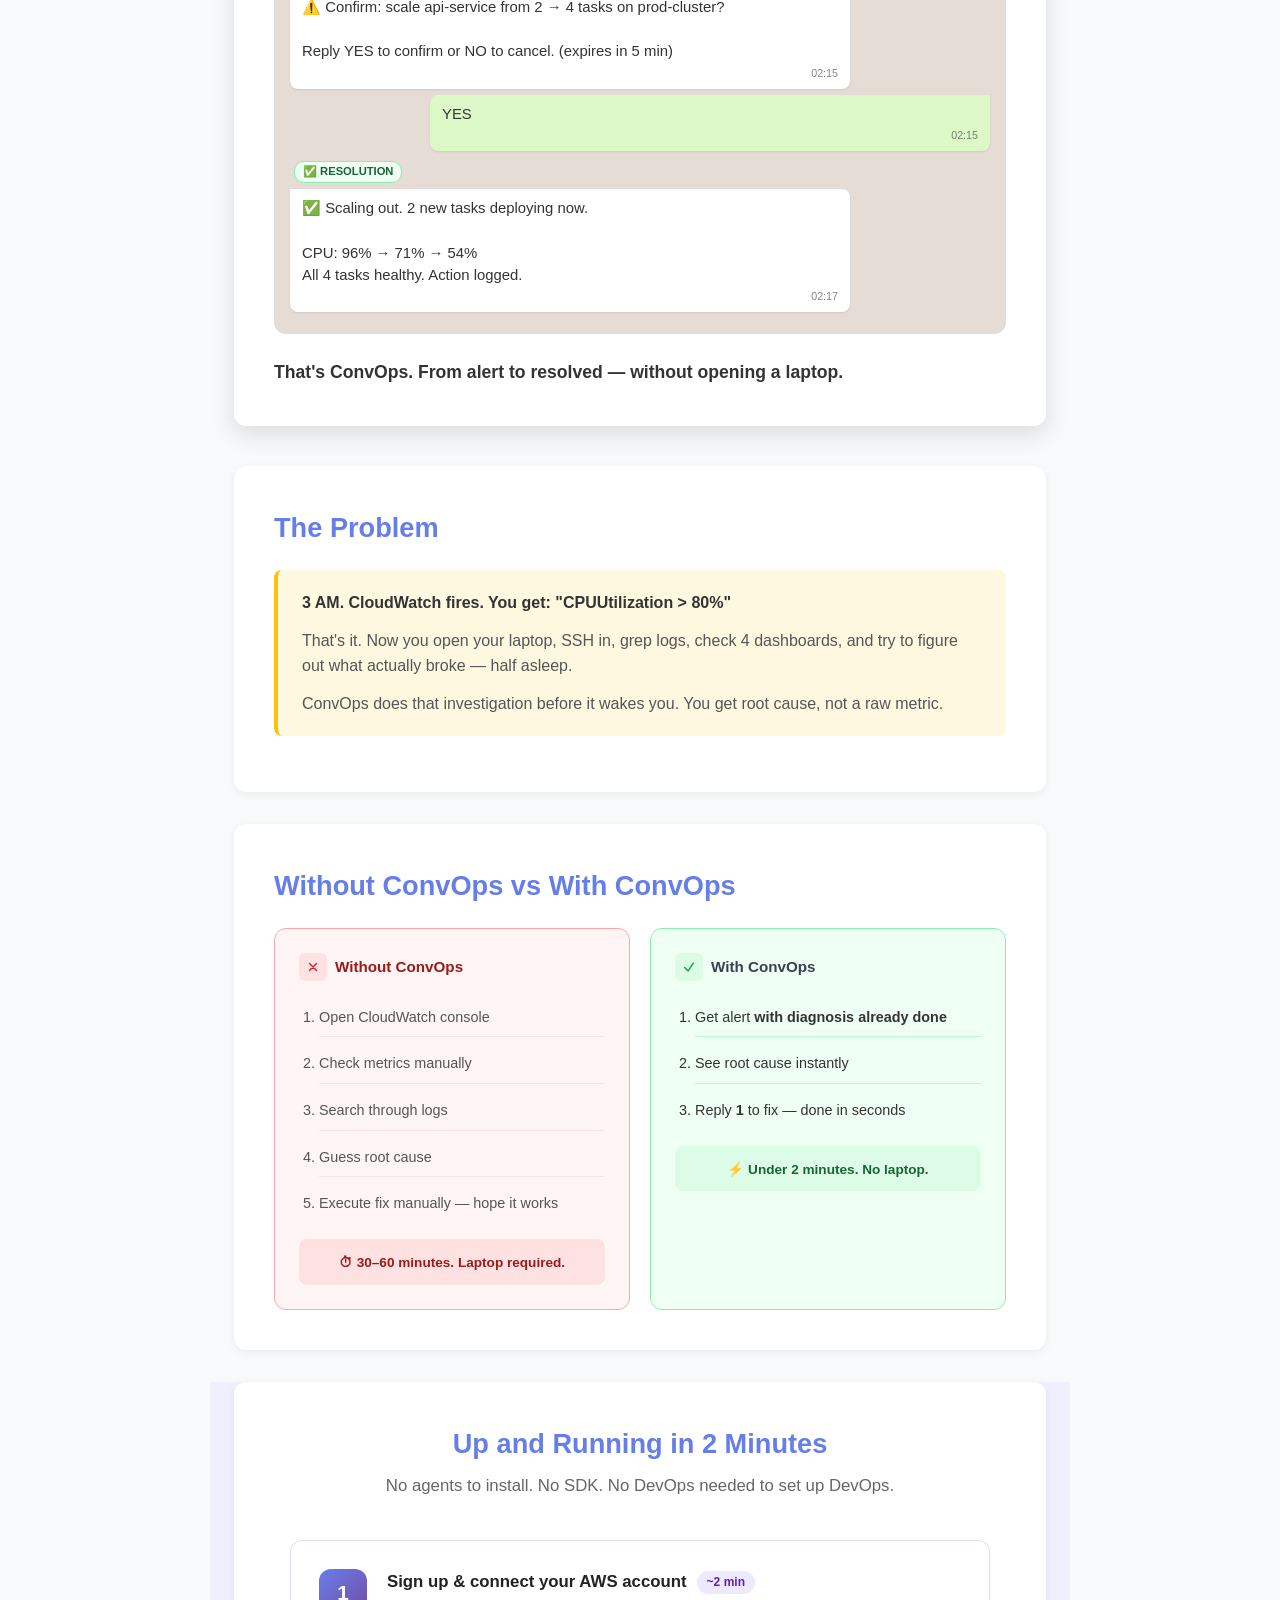
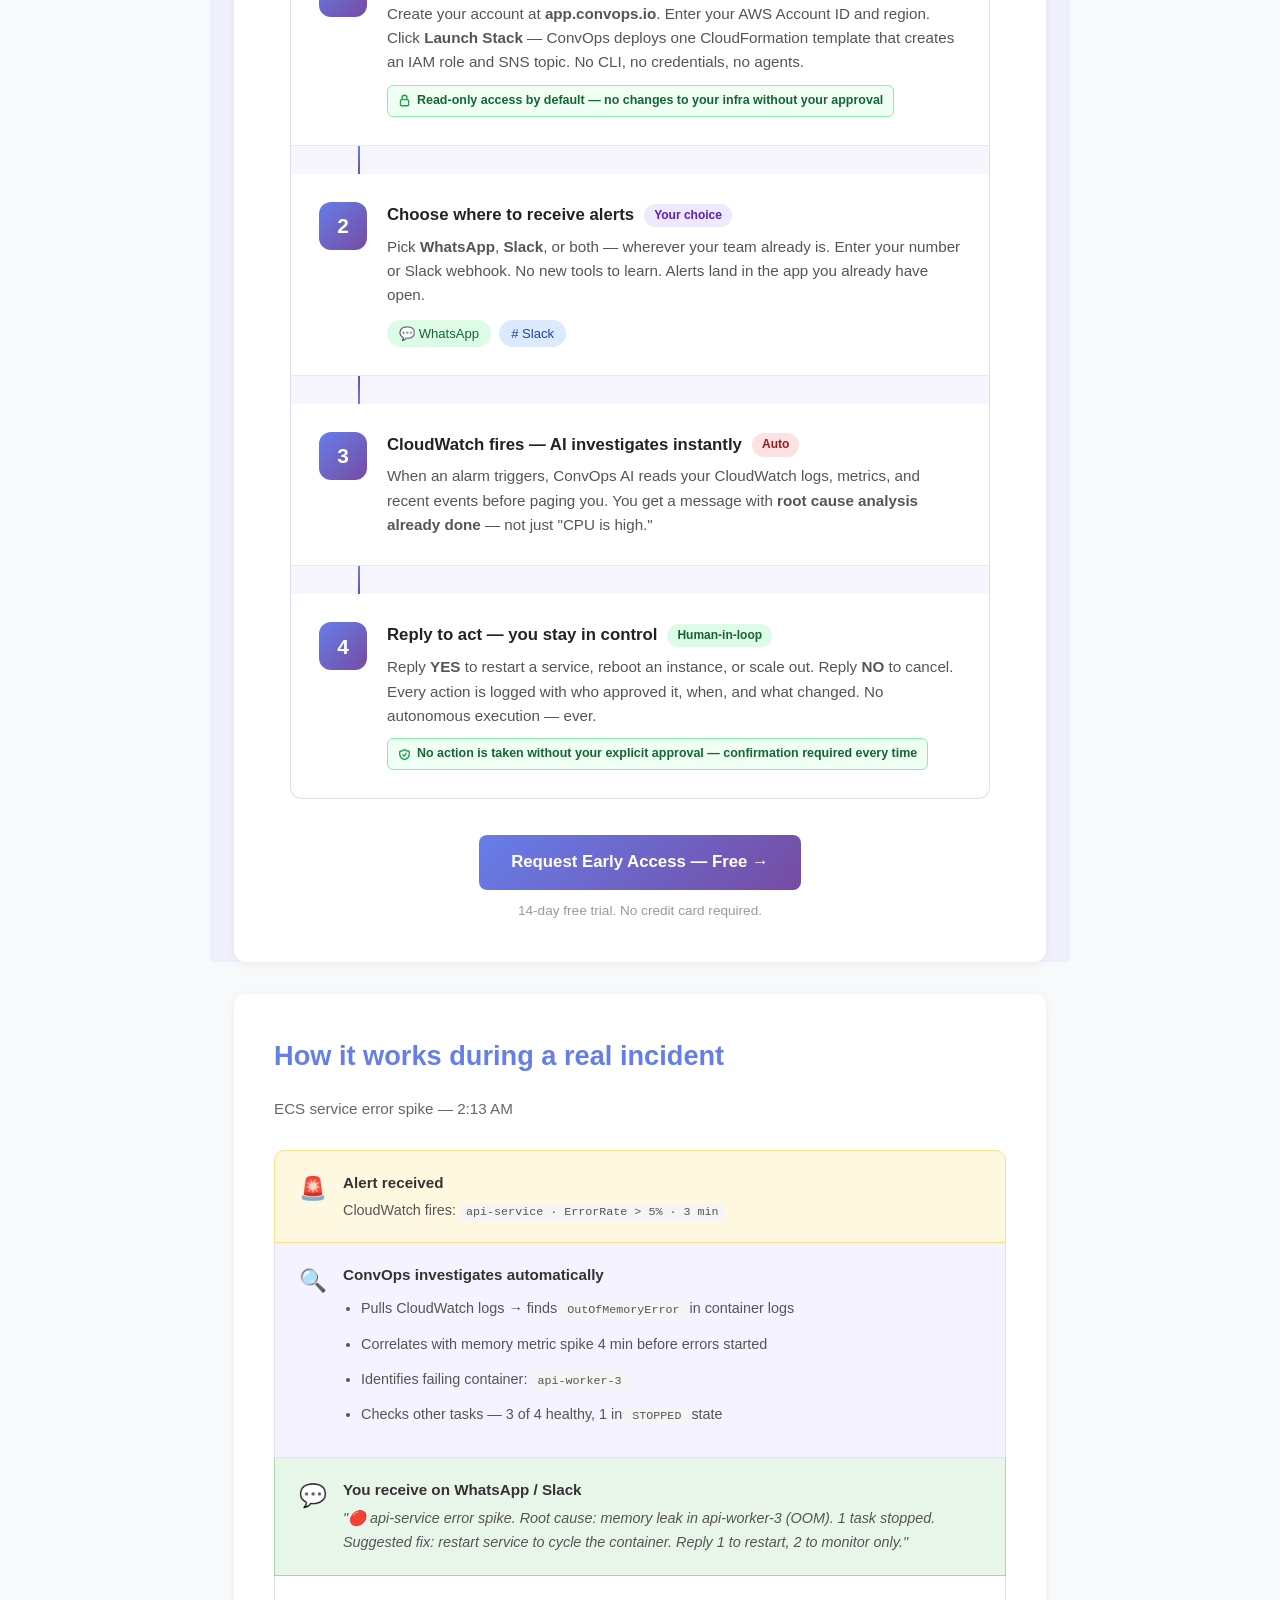
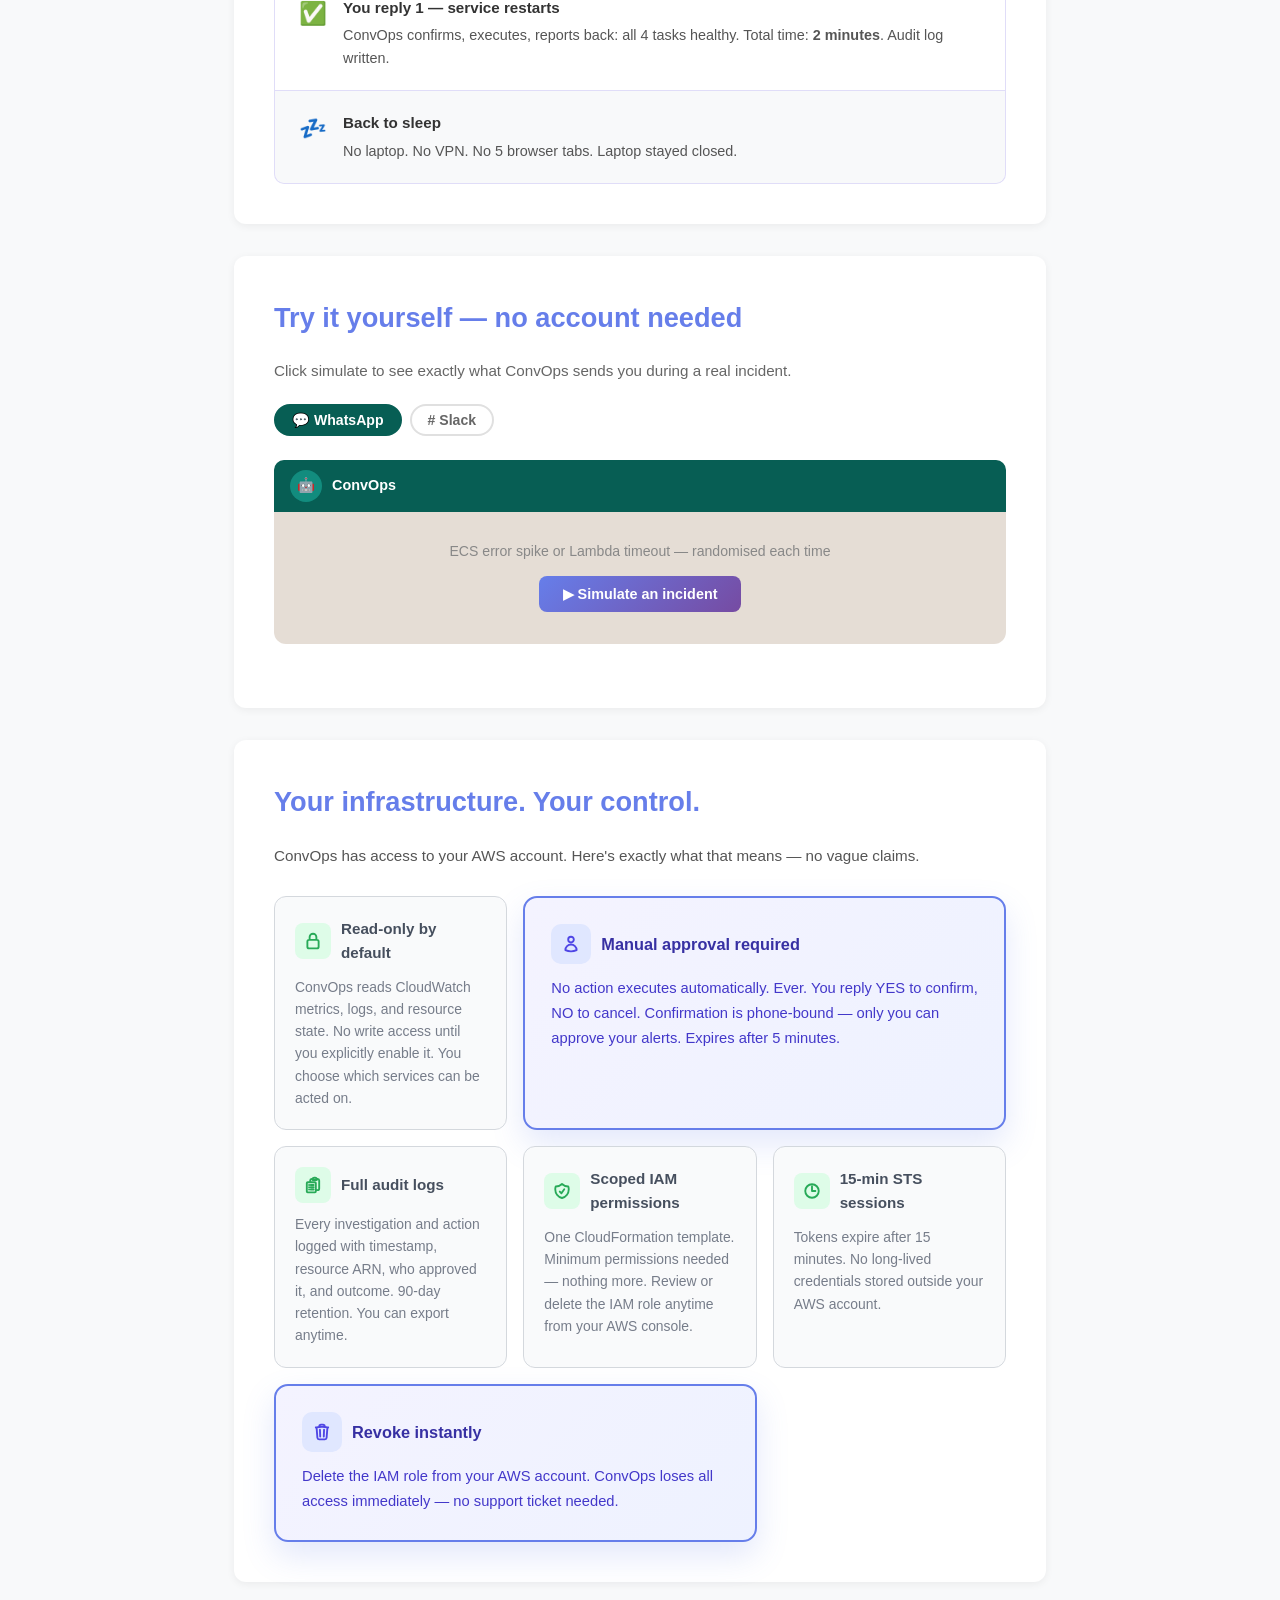
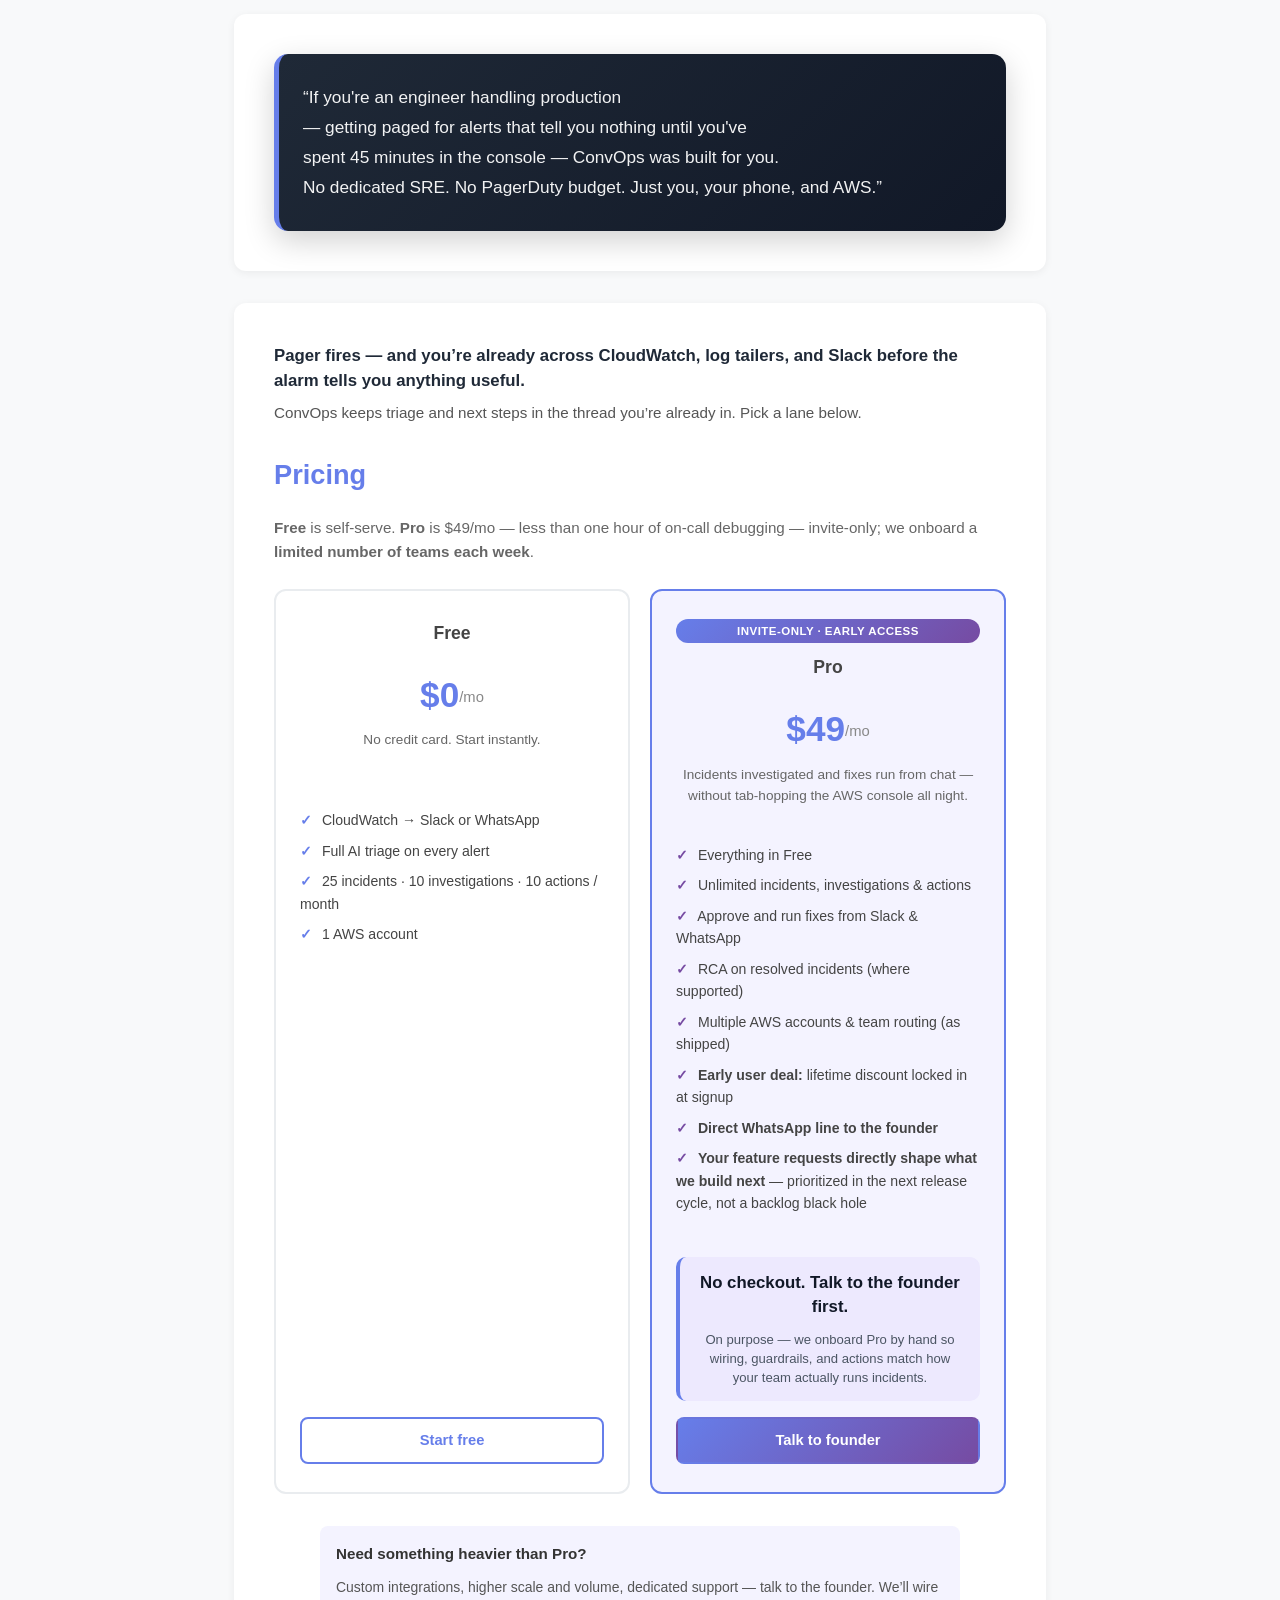
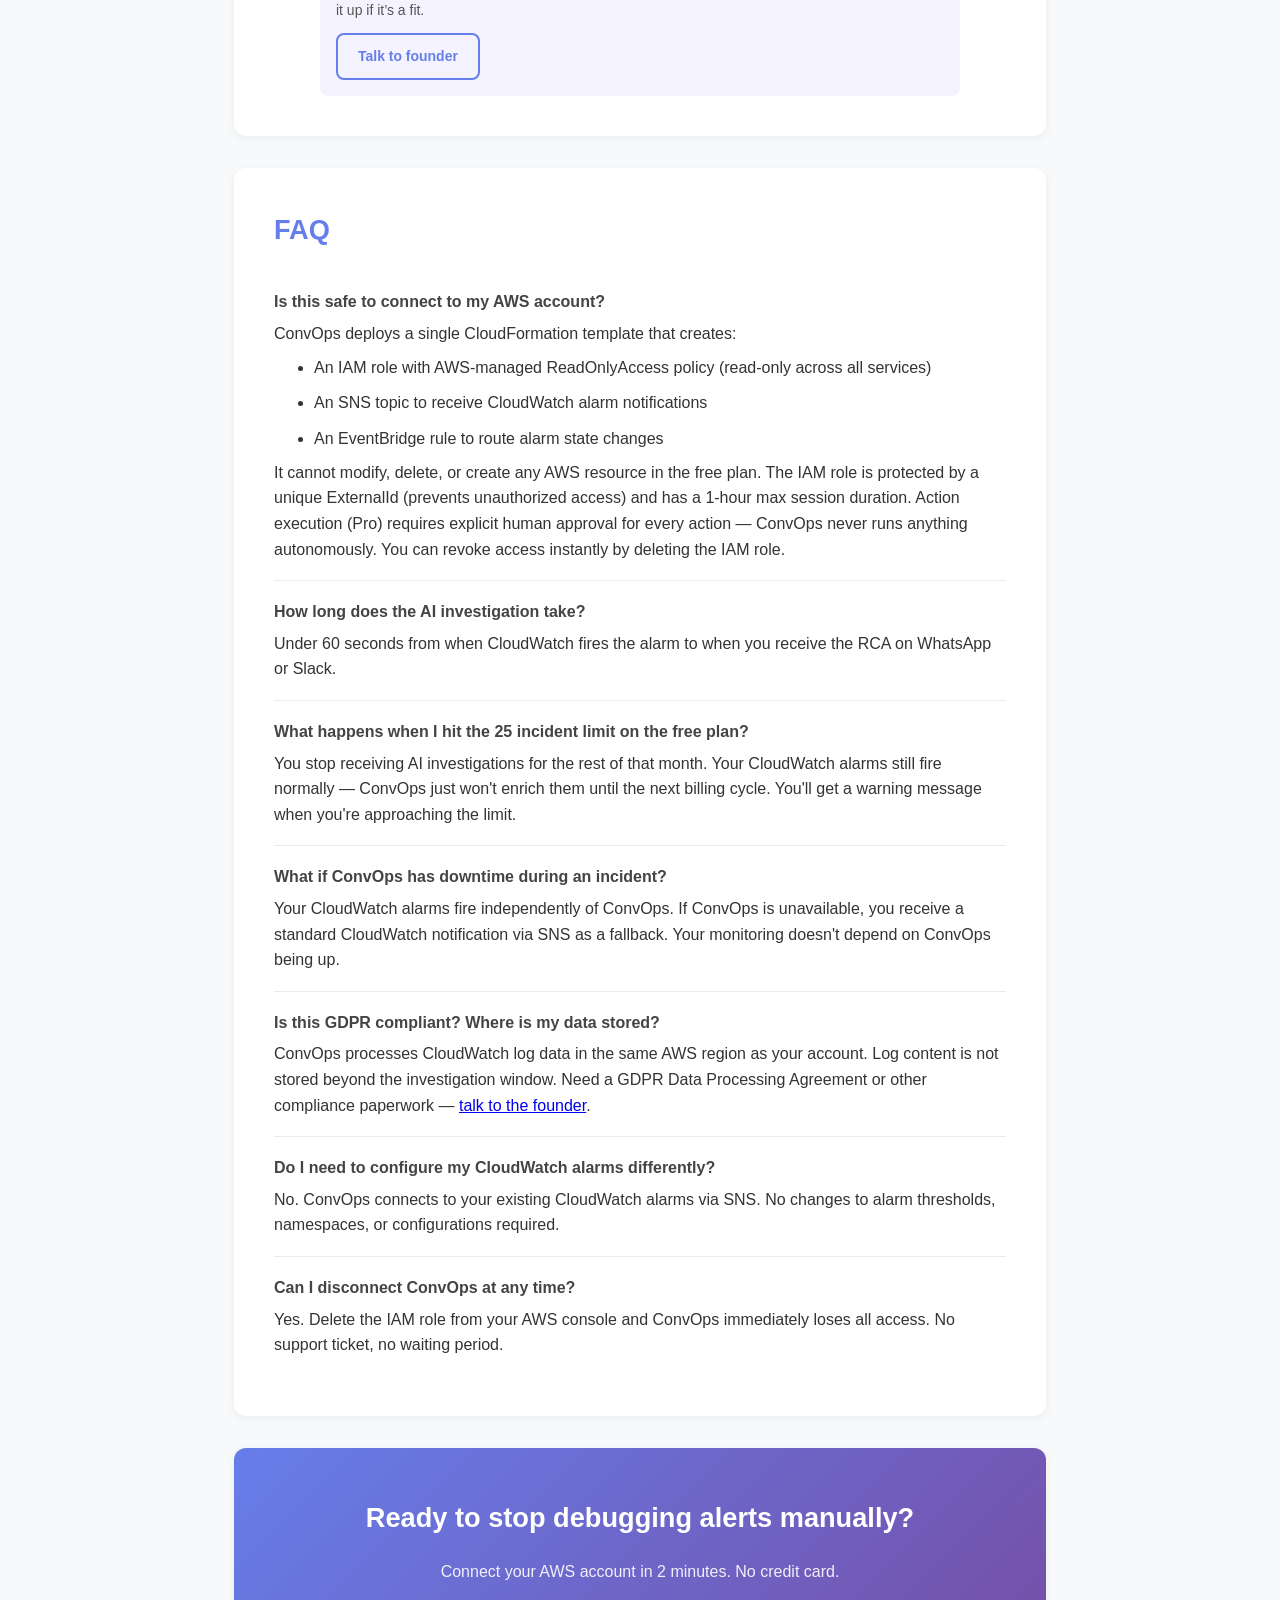
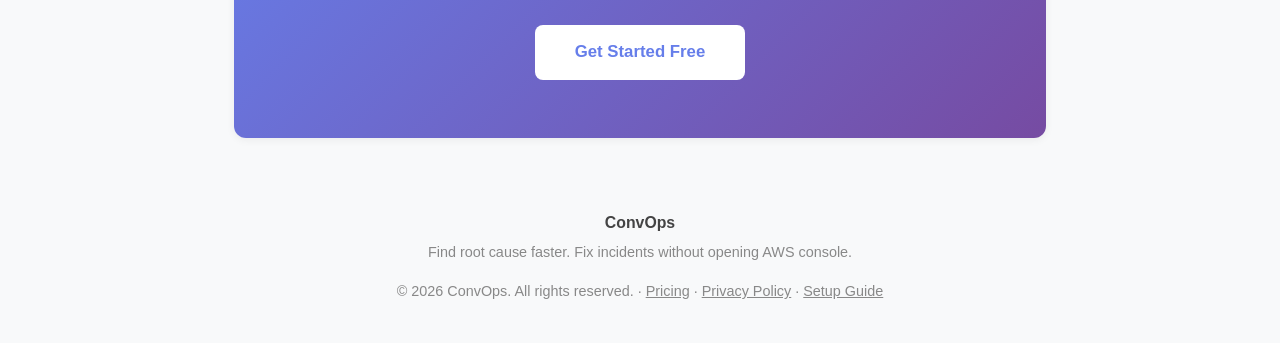
==== commit 06fc0229: "adding changes" ====
--- a/index.html
+++ b/index.html
@@ -1541,7 +1541,7 @@
                     <ul class="pricing-features">
                         <li><span class="checkmark">✓</span> CloudWatch → Slack or WhatsApp</li>
                         <li><span class="checkmark">✓</span> Full AI triage on every alert</li>
-                        <li><span class="checkmark">✓</span> 50 incidents · 10 investigations · 10 actions / month</li>
+                        <li><span class="checkmark">✓</span> 25 incidents · 10 investigations · 10 actions / month</li>
                         <li><span class="checkmark">✓</span> 1 AWS account</li>
                     </ul>
                     <a href="https://app.convops.io/sign-up" class="btn-pricing">Start free</a>
@@ -1600,7 +1600,7 @@
                 Under 60 seconds from when CloudWatch fires the alarm to when you receive the RCA on WhatsApp or Slack.
             </div>
             <div class="faq-item">
-                <strong>What happens when I hit the 50 incident limit on the free plan?</strong>
+                <strong>What happens when I hit the 25 incident limit on the free plan?</strong>
                 You stop receiving AI investigations for the rest of that month. Your CloudWatch alarms still fire normally — ConvOps just won't enrich them until the next billing cycle. You'll get a warning message when you're approaching the limit.
             </div>
             <div class="faq-item">
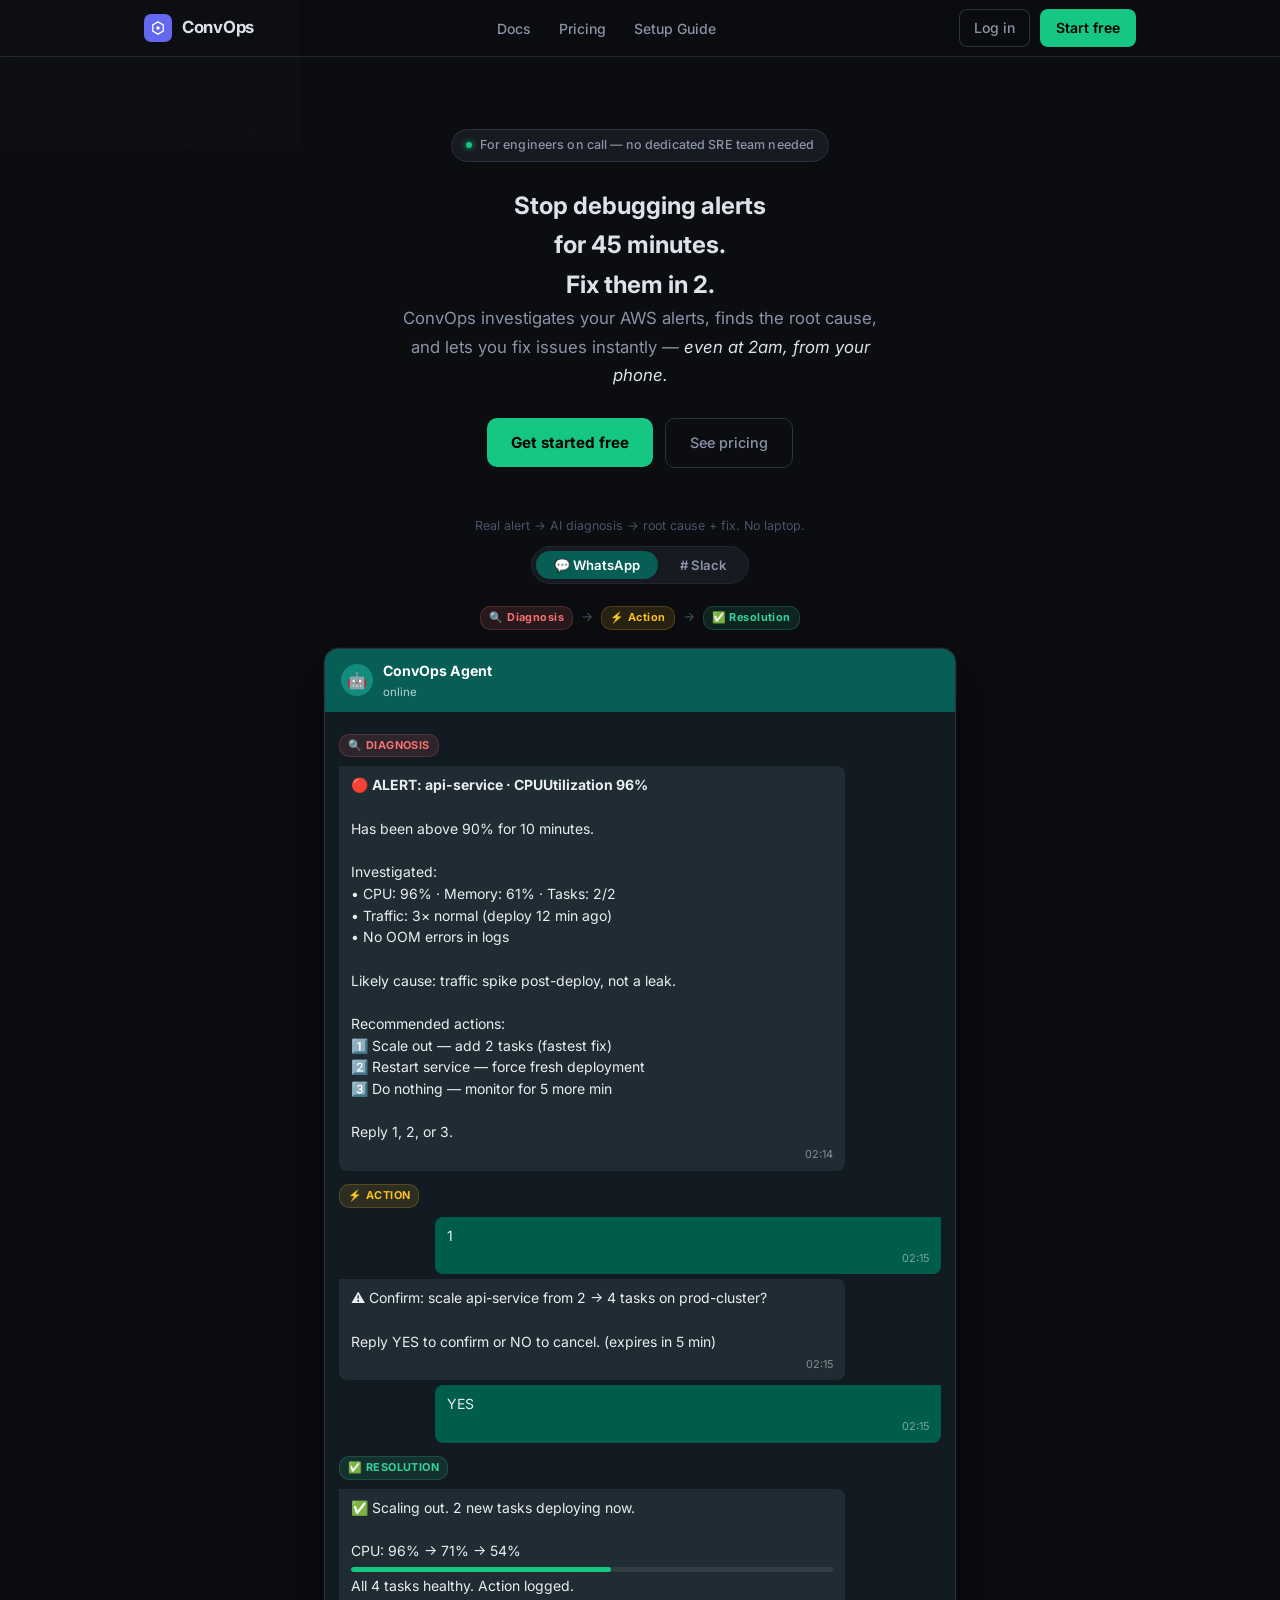
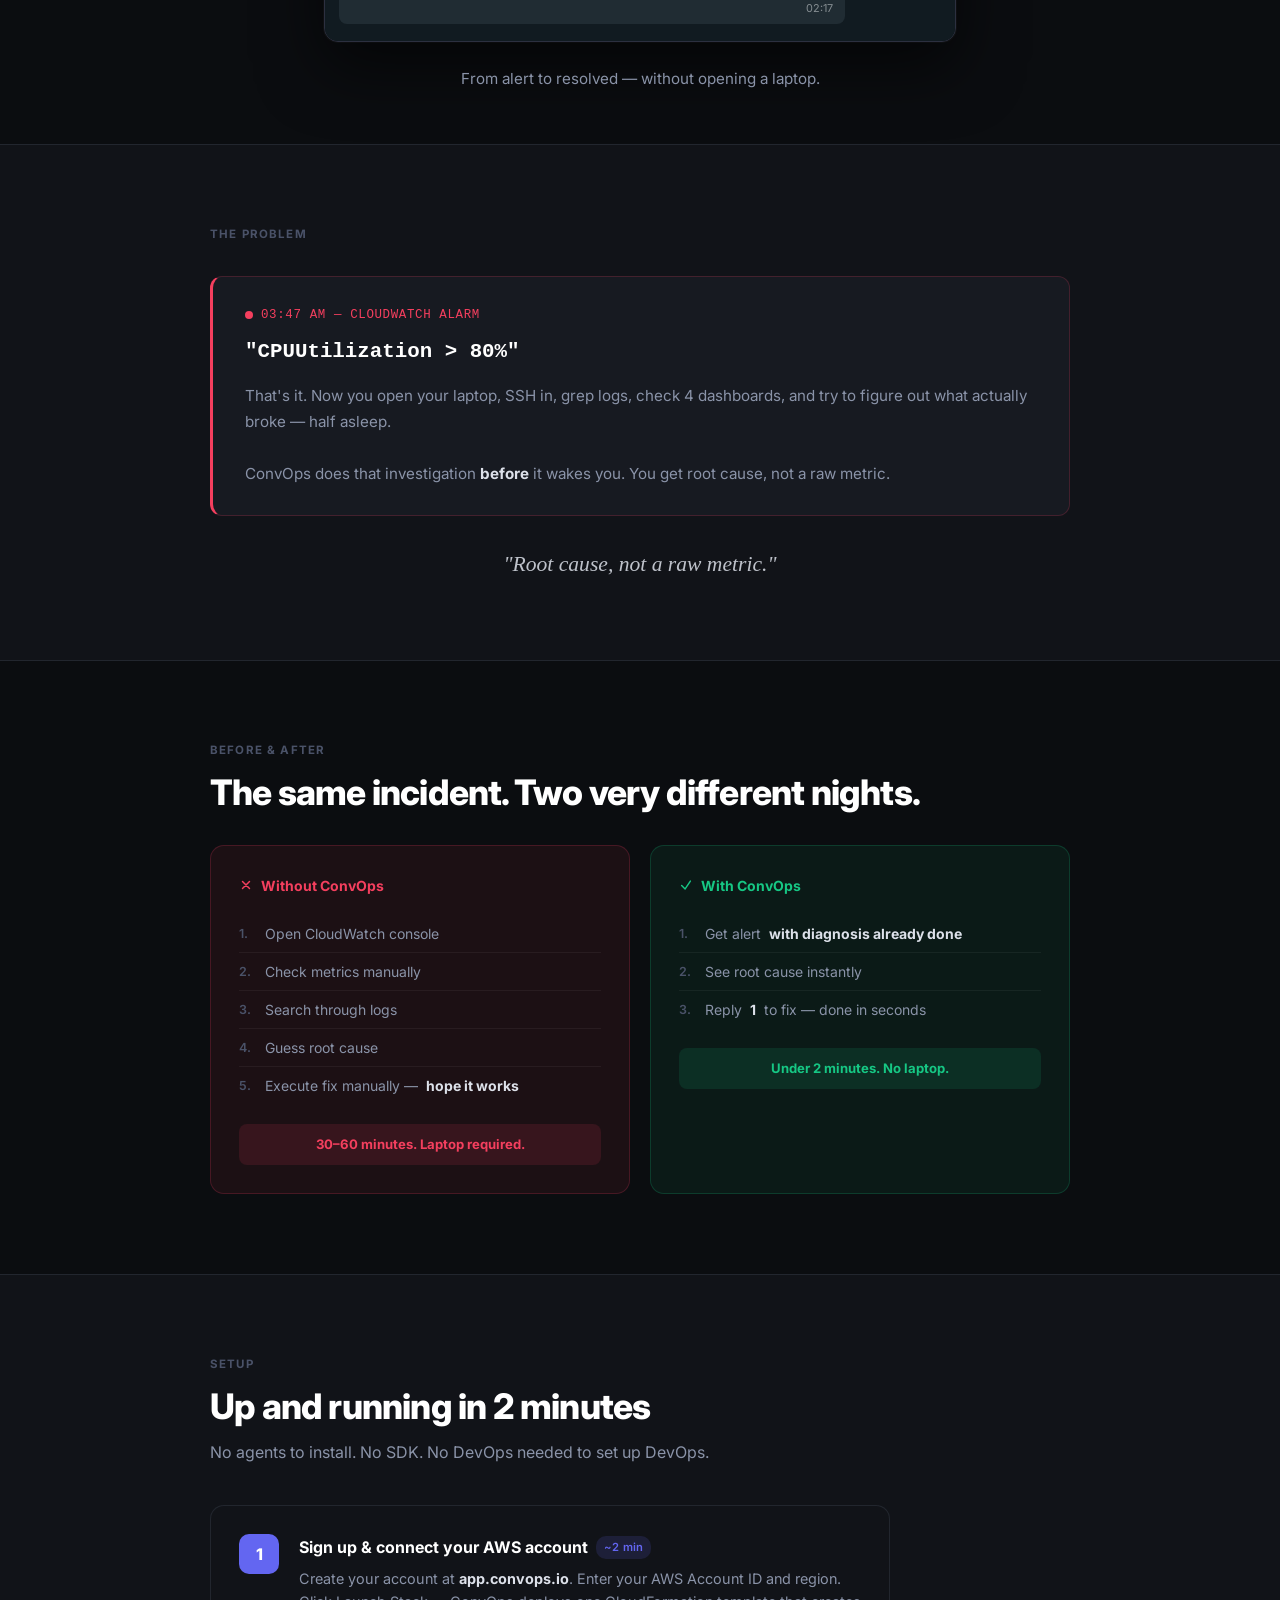
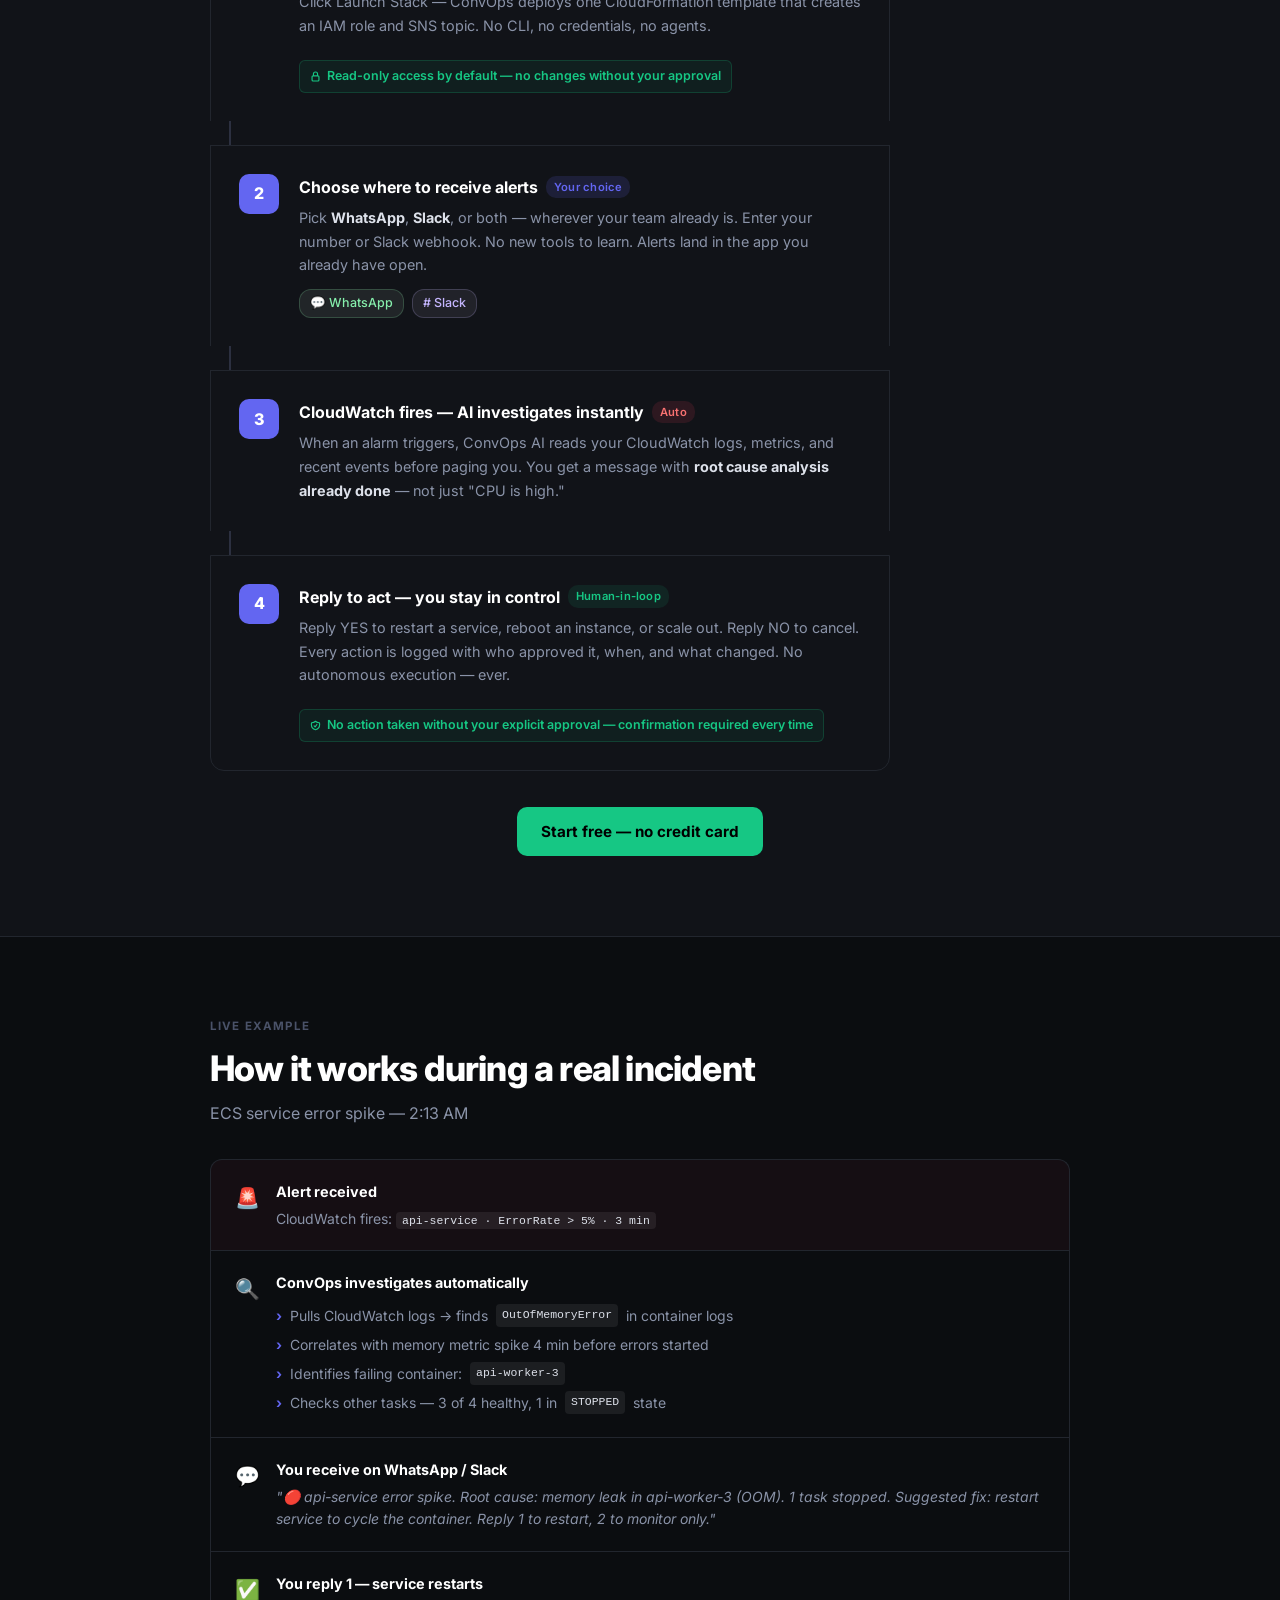
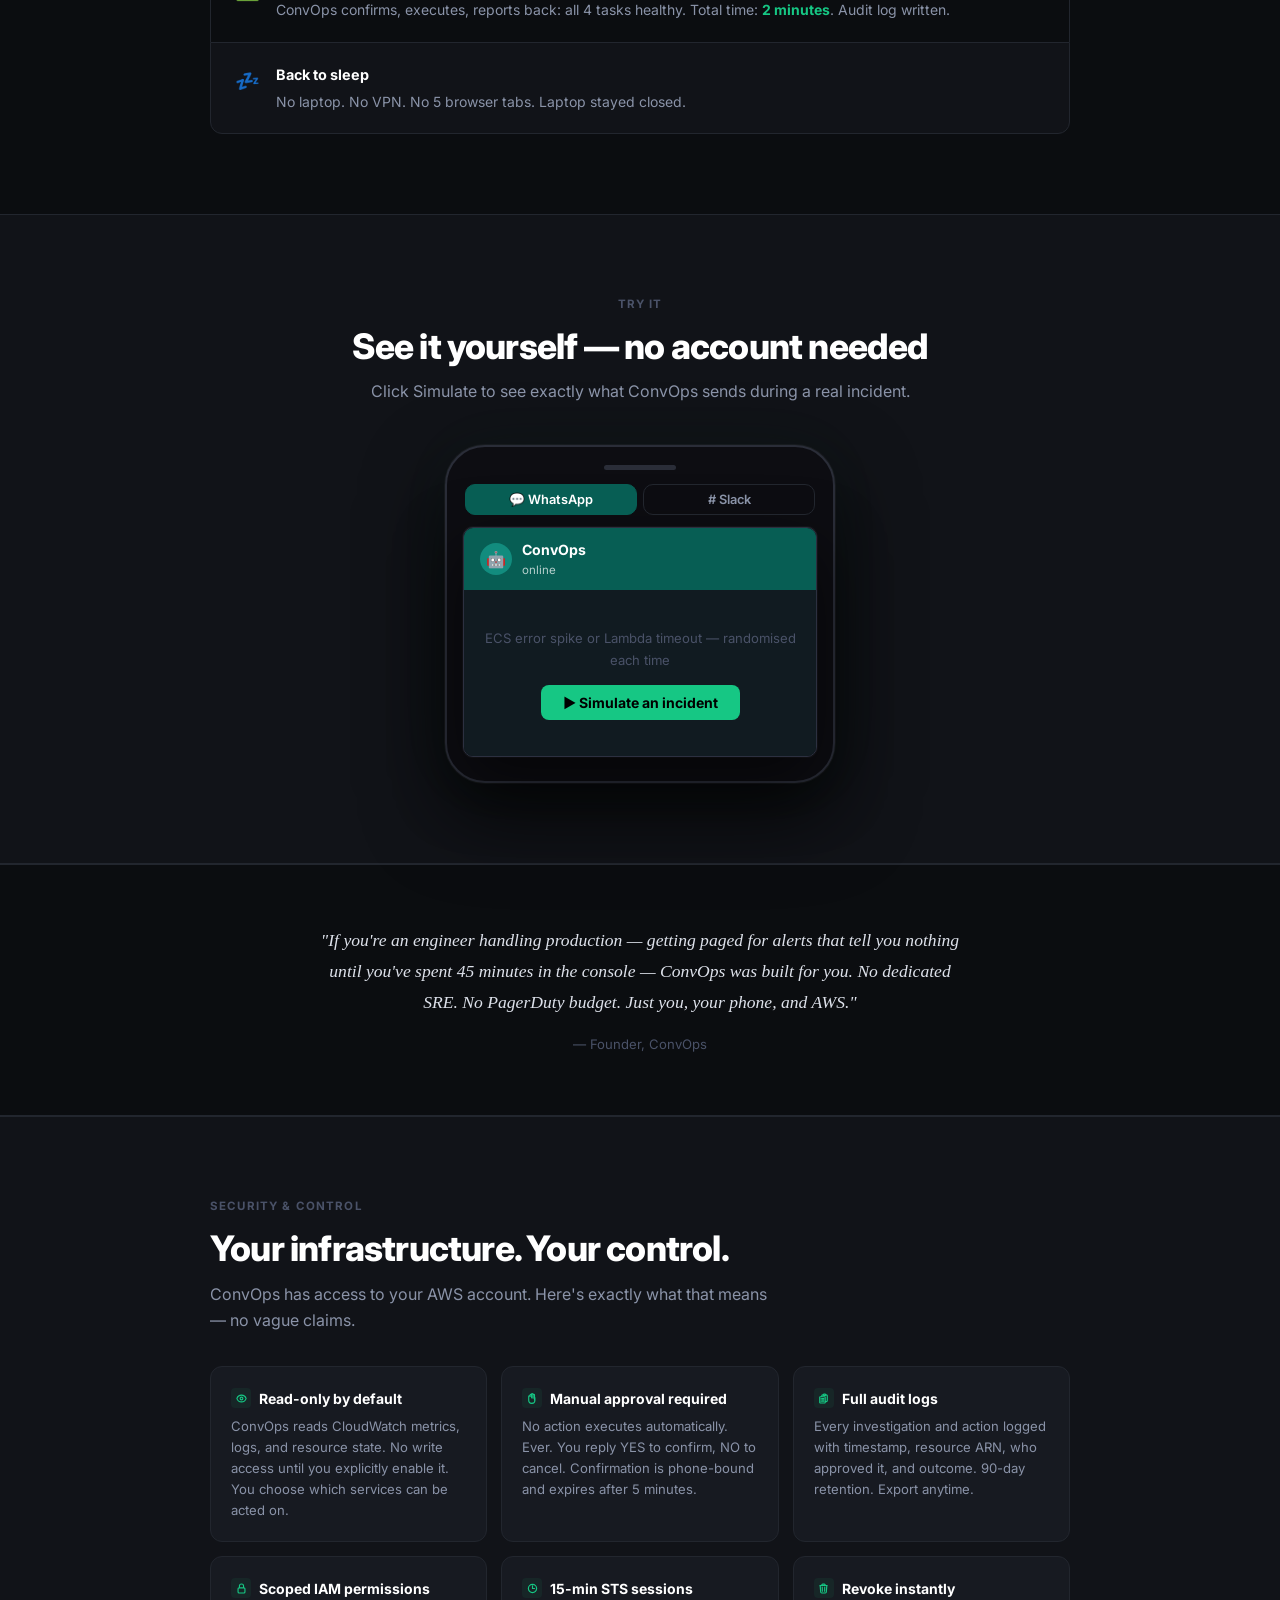
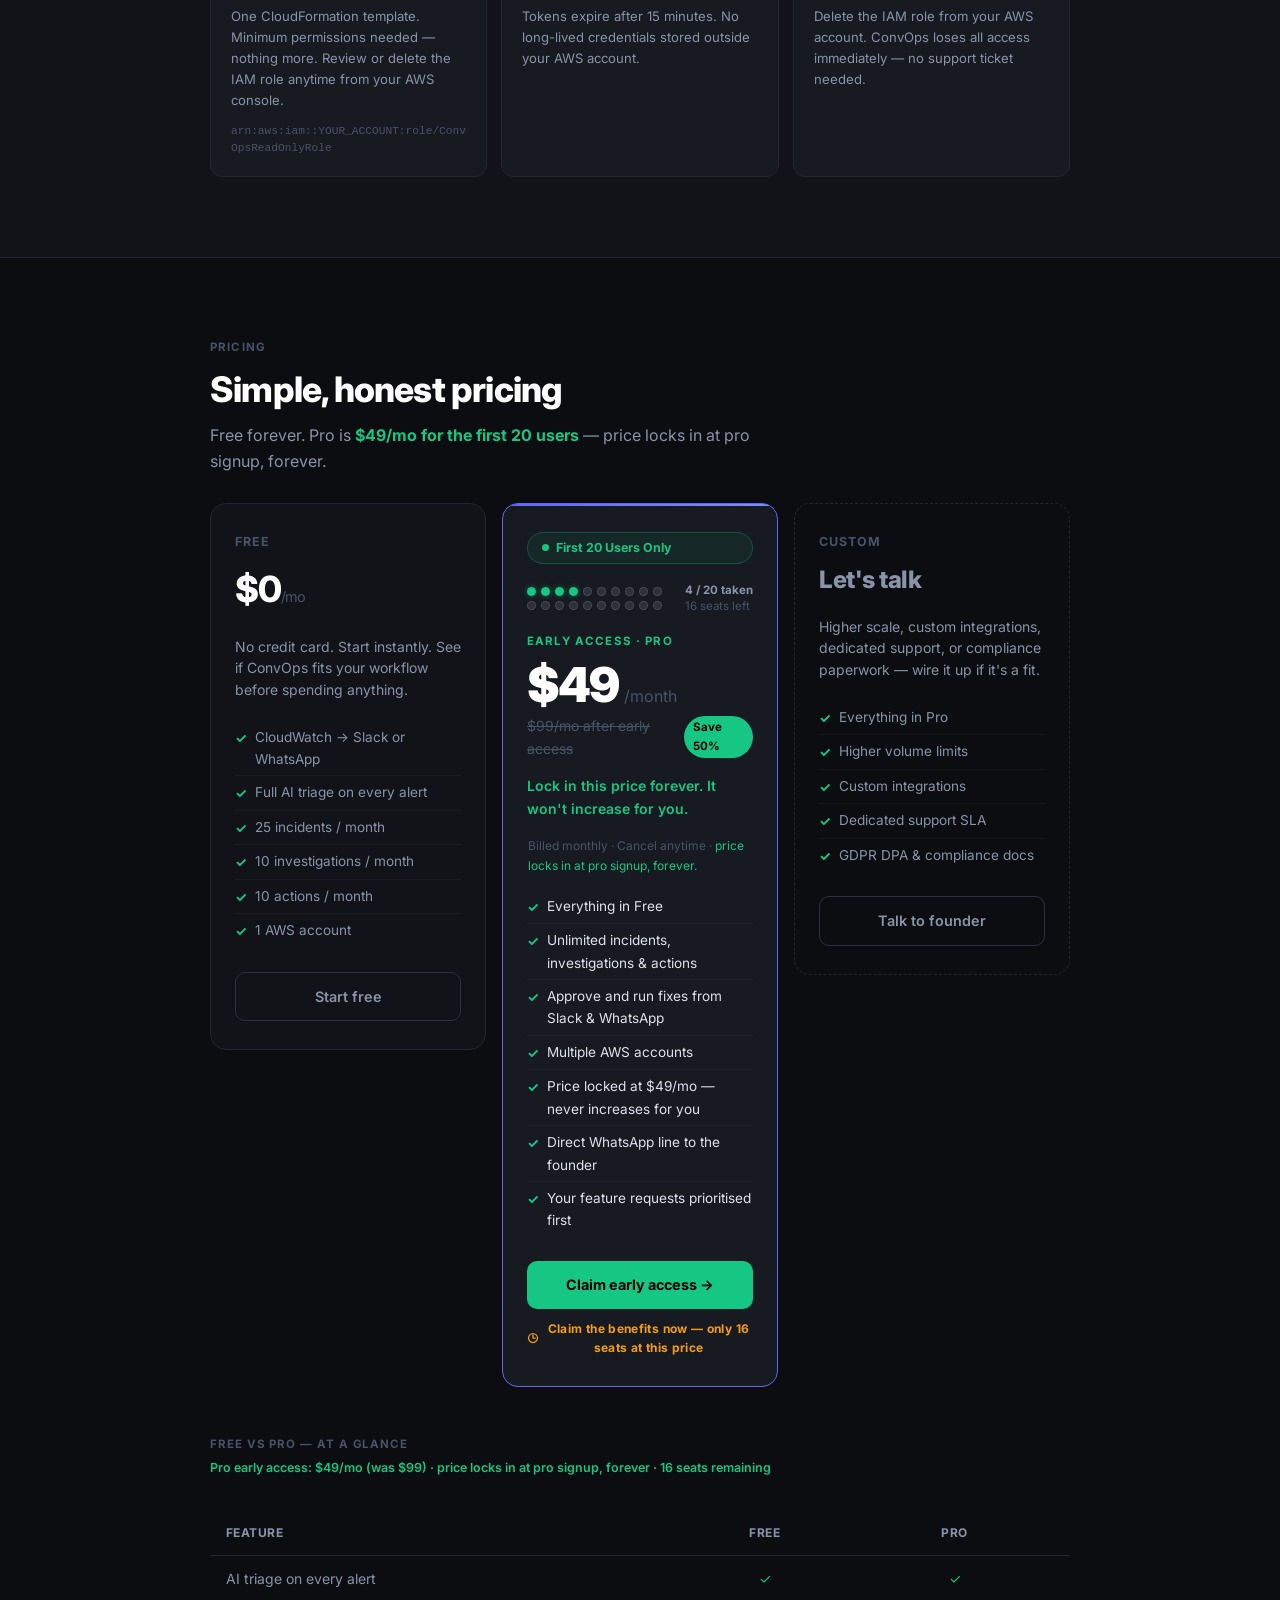
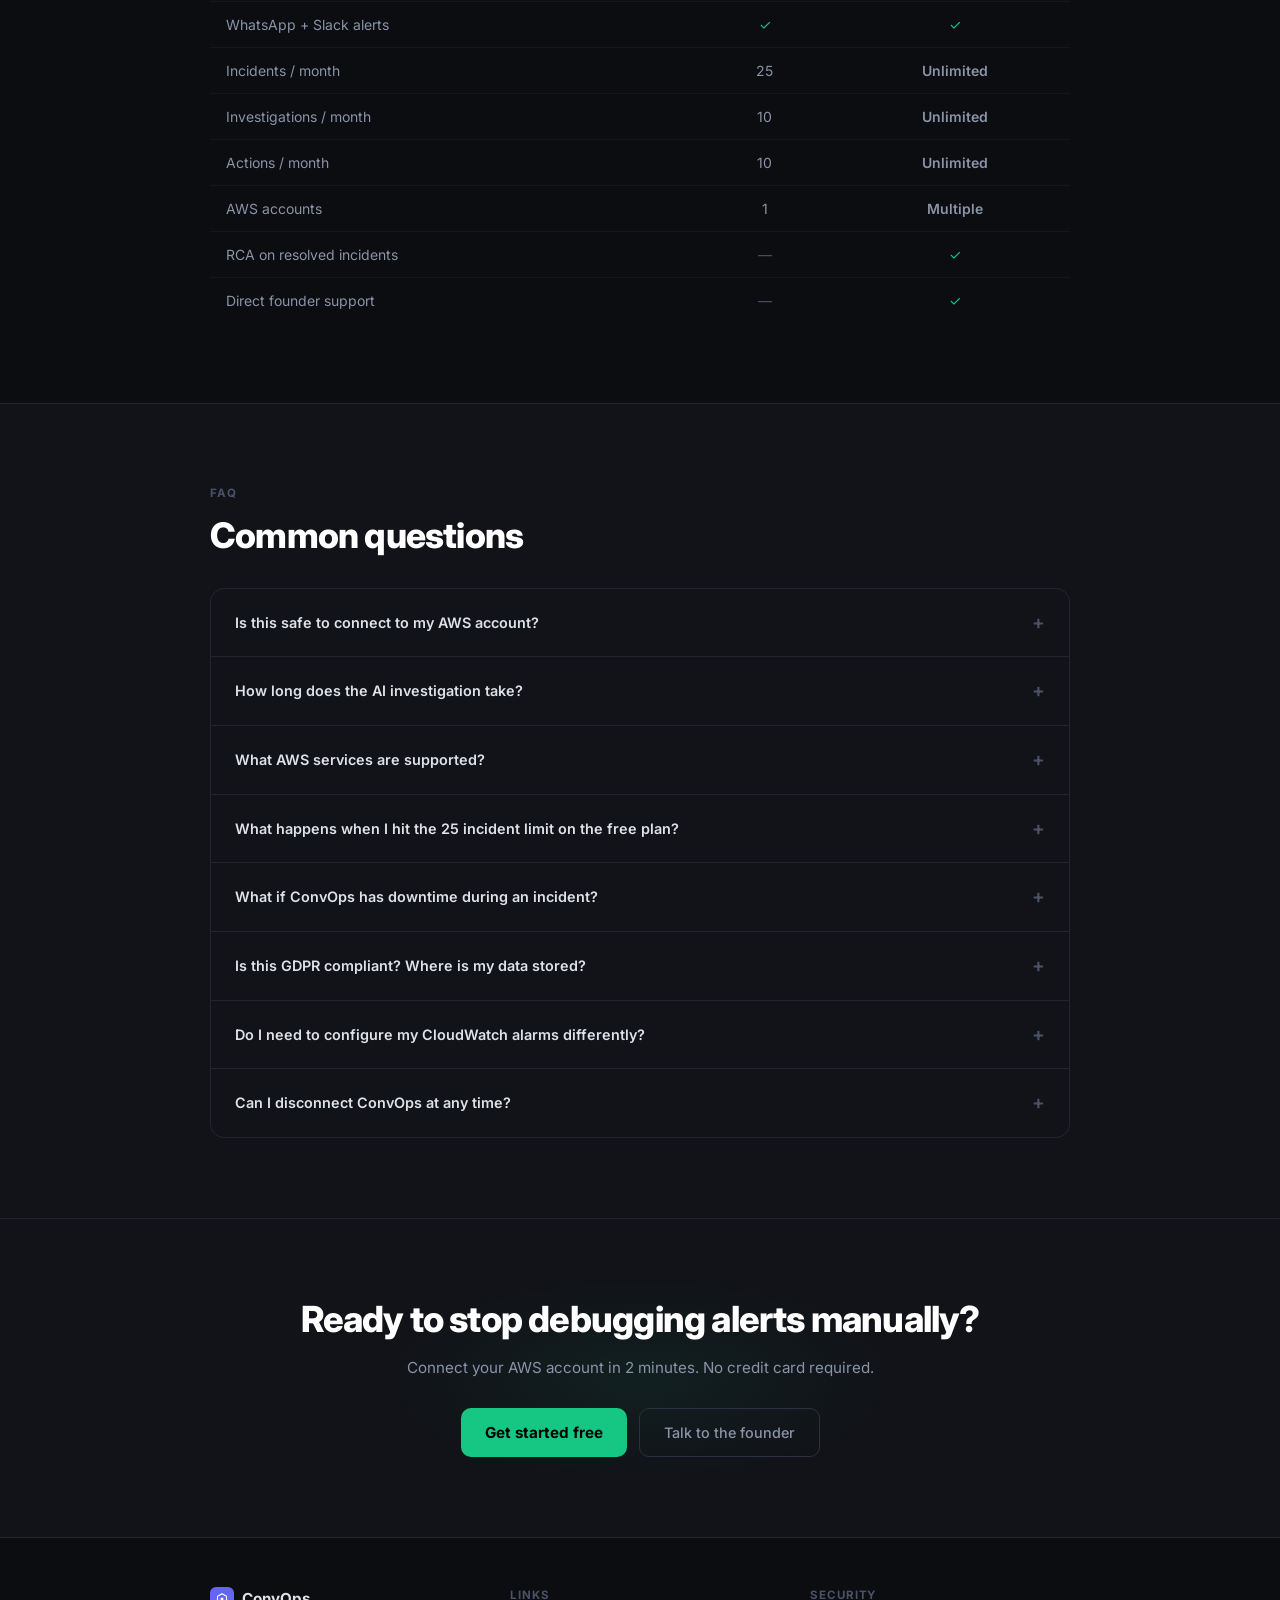
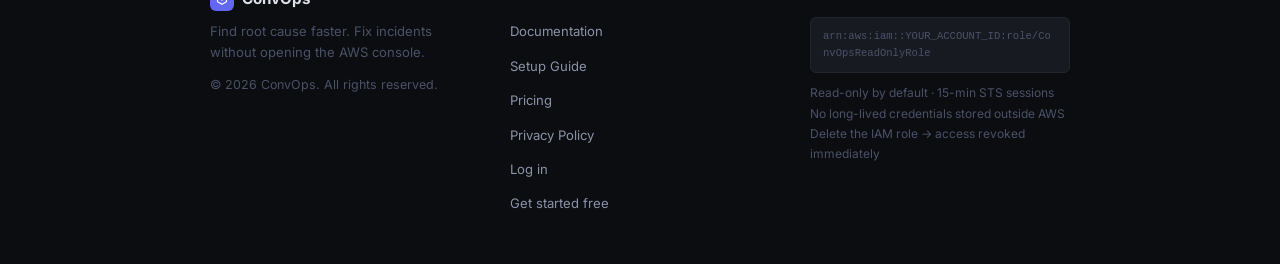
==== commit f84eb4f8: "redesign: update landing, docs, onboarding guide, privacy + shared.css - index.html: 2AM dark aesthe" ====
--- a/index.html
+++ b/index.html
@@ -9,1649 +9,1936 @@
     <meta property="og:description" content="ConvOps delivers AWS CloudWatch alerts to WhatsApp or Slack with AI-powered root cause analysis. No laptop needed — investigate and fix incidents from your phone." />
     <meta property="og:url" content="https://convops.io" />
     <meta property="og:type" content="website" />
-    <meta name="twitter:card" content="summary" />
-    <meta name="twitter:title" content="ConvOps — Stop Debugging Alerts for 45 Minutes. Fix Them in 2." />
-    <meta name="twitter:description" content="ConvOps delivers AWS CloudWatch alerts to WhatsApp or Slack with AI-powered root cause analysis. No laptop needed — investigate and fix incidents from your phone." />
     <link rel="canonical" href="https://convops.io" />
-    <link rel="icon" type="image/svg+xml" href="/favicon.svg" />
-    <link rel="shortcut icon" href="/favicon.svg" />
+    <link rel="preconnect" href="https://fonts.googleapis.com">
+    <link rel="preconnect" href="https://fonts.gstatic.com" crossorigin>
+    <link href="https://fonts.googleapis.com/css2?family=Inter:ital,opsz,wght@0,14..32,300;0,14..32,400;0,14..32,500;0,14..32,600;0,14..32,700;0,14..32,800;1,14..32,400&display=swap" rel="stylesheet">
     <style>
-        * {
-            margin: 0;
-            padding: 0;
-            box-sizing: border-box;
-        }
-
+        /* ── DESIGN TOKENS ─────────────────────────────────── */
+        :root {
+            --bg:           #0b0d10;
+            --s1:           #111318;
+            --s2:           #171a21;
+            --s3:           #1e2229;
+            --border:       #22262e;
+            --border-2:     #2c3040;
+            --text:         #dde1ea;
+            --text-2:       #8a93a8;
+            --text-3:       #4a5268;
+            --green:        #16c784;
+            --green-glow:   rgba(22,199,132,0.12);
+            --green-bg:     rgba(22,199,132,0.07);
+            --red:          #f43f5e;
+            --red-bg:       rgba(244,63,94,0.07);
+            --amber:        #f59e0b;
+            --amber-bg:     rgba(245,158,11,0.07);
+            --indigo:       #6366f1;
+            --indigo-dim:   #4f52cc;
+            --font:         'Inter', -apple-system, BlinkMacSystemFont, sans-serif;
+            --mono:         'SF Mono', 'Fira Code', 'Consolas', monospace;
+        }
+
+        /* ── RESET ─────────────────────────────────────────── */
+        *, *::before, *::after { box-sizing: border-box; margin: 0; padding: 0; }
+        html { scroll-behavior: smooth; }
         body {
-            font-family: -apple-system, BlinkMacSystemFont, 'Segoe UI', Roboto, Oxygen, Ubuntu, Cantarell, sans-serif;
-            line-height: 1.6;
-            color: #333;
-            background: #f8f9fa;
-        }
-
-        .container {
-            max-width: 860px;
+            font-family: var(--font);
+            background: var(--bg);
+            color: var(--text);
+            line-height: 1.65;
+            font-size: 16px;
+            -webkit-font-smoothing: antialiased;
+        }
+        a { color: inherit; }
+        ul, ol { padding-left: 0; list-style: none; }
+        p { margin-bottom: 12px; }
+        p:last-child { margin-bottom: 0; }
+
+        /* ── GRAIN OVERLAY (noise texture, 2AM aesthetic) ──── */
+        .grain-overlay {
+            position: fixed;
+            inset: 0;
+            pointer-events: none;
+            z-index: 9999;
+            opacity: 0.032;
+        }
+
+        /* ── NAV ───────────────────────────────────────────── */
+        nav {
+            position: sticky;
+            top: 0;
+            z-index: 100;
+            background: rgba(11,13,16,0.85);
+            backdrop-filter: blur(16px);
+            -webkit-backdrop-filter: blur(16px);
+            border-bottom: 1px solid var(--border);
+        }
+        .nav-inner {
+            max-width: 1040px;
             margin: 0 auto;
             padding: 0 24px;
-        }
-
-        /* ── HEADER ── */
-        header {
-            text-align: center;
-            padding: 70px 24px 80px;
-            background: linear-gradient(135deg, #667eea 0%, #764ba2 100%);
-            color: white;
-        }
-
-        h1 {
-            font-size: 2.6em;
-            margin-bottom: 0.4em;
-            font-weight: 700;
-        }
-
-        .subhead {
-            font-size: 1.2em;
-            opacity: 0.92;
-            font-weight: 300;
-            max-width: 600px;
-            margin: 0 auto;
-        }
-
-        /* ── HERO CARD ── */
-        .hero-card {
-            max-width: 860px;
-            margin: -48px auto 40px;
-            padding: 0 24px;
-        }
-
-        .hero-inner {
-            background: white;
-            border-radius: 12px;
-            box-shadow: 0 8px 24px rgba(0,0,0,0.12);
-            padding: 40px;
-        }
-
-        .demo-box {
-            background: #f4f3ff;
-            padding: 28px;
-            border-radius: 10px;
-            margin-bottom: 32px;
-            text-align: center;
-            border: 2px dashed #667eea;
-        }
-
-        .demo-box p:first-child {
-            font-size: 1.15em;
-            margin-bottom: 10px;
-        }
-
-        .demo-box .sub {
-            color: #666;
-            margin-bottom: 18px;
-            font-size: 0.95em;
-        }
-
-        .btn-primary {
-            display: inline-block;
-            background: linear-gradient(135deg, #667eea 0%, #764ba2 100%);
-            color: white;
-            padding: 12px 32px;
-            border-radius: 8px;
-            text-decoration: none;
-            font-weight: 600;
-            font-size: 1em;
-            transition: opacity 0.2s, transform 0.2s;
-        }
-
-        .btn-primary:hover {
-            opacity: 0.9;
-            transform: translateY(-1px);
-        }
-
-        .demo-box .note {
-            margin-top: 12px;
-            font-size: 0.85em;
-            color: #999;
-        }
-
-        .hero-intro {
-            margin-bottom: 20px;
-            font-size: 1.05em;
-        }
-
-        /* WhatsApp-style chat */
-        .chat-window {
-            background: #e5ddd5;
-            border-radius: 12px;
-            padding: 16px;
-            margin: 24px 0;
-        }
-
-        .chat-header {
-            background: #075e54;
-            color: white;
-            border-radius: 10px 10px 0 0;
-            padding: 10px 16px;
-            font-size: 0.9em;
-            font-weight: 600;
-            margin: -16px -16px 12px -16px;
+            height: 56px;
+            display: flex;
+            align-items: center;
+            justify-content: space-between;
+            gap: 20px;
+        }
+        .nav-logo {
             display: flex;
             align-items: center;
             gap: 10px;
-        }
-
-        .chat-avatar {
-            width: 32px;
-            height: 32px;
-            background: #128c7e;
-            border-radius: 50%;
+            text-decoration: none;
+            color: var(--text);
+            font-weight: 700;
+            font-size: 1.05rem;
+            letter-spacing: -0.3px;
+            flex-shrink: 0;
+        }
+        .nav-logo-icon {
+            width: 28px;
+            height: 28px;
+            background: var(--indigo);
+            border-radius: 7px;
             display: flex;
             align-items: center;
             justify-content: center;
-            font-size: 1em;
-        }
-
-        .bubble {
-            max-width: 80%;
-            padding: 8px 12px;
-            border-radius: 8px;
-            margin: 6px 0;
-            font-size: 0.93em;
-            line-height: 1.5;
-            position: relative;
-        }
-
-        .bubble .time {
-            font-size: 0.72em;
-            opacity: 0.6;
-            margin-top: 2px;
-            text-align: right;
-        }
-
-        .bubble.agent {
-            background: white;
-            border-radius: 0 8px 8px 8px;
-            margin-right: auto;
-            box-shadow: 0 1px 2px rgba(0,0,0,0.1);
-        }
-
-        .bubble.user {
-            background: #dcf8c6;
-            border-radius: 8px 0 8px 8px;
-            margin-left: auto;
-            box-shadow: 0 1px 2px rgba(0,0,0,0.1);
-        }
-
-        .hero-tagline {
-            font-size: 1.1em;
-            font-weight: 600;
-            margin-top: 8px;
-        }
-
-
-        /* ── CHANNEL TABS ── */
-        .channel-tabs {
-            display: flex;
-            gap: 8px;
-            margin-bottom: 16px;
-        }
-        .channel-tab {
-            padding: 6px 16px;
-            border-radius: 20px;
-            border: 2px solid #e0e0e0;
-            background: white;
-            cursor: pointer;
-            font-size: 0.88em;
-            font-weight: 600;
-            color: #666;
-            transition: all 0.2s;
-        }
-        .channel-tab.active-wa {
-            background: #075e54;
-            border-color: #075e54;
-            color: white;
-        }
-        .channel-tab.active-slack {
-            background: #4A154B;
-            border-color: #4A154B;
-            color: white;
-        }
-        .chat-demo { display: none; }
-        .chat-demo.active { display: block; }
-
-        /* Slack-style chat */
-        .slack-window {
-            background: #1a1d21;
-            border-radius: 12px;
-            padding: 0;
-            margin: 0;
-            overflow: hidden;
-            font-family: 'Lato', sans-serif;
-        }
-        .slack-header {
-            background: #4A154B;
-            color: white;
-            padding: 10px 16px;
-            font-size: 0.9em;
-            font-weight: 700;
+            flex-shrink: 0;
+        }
+        .nav-links {
             display: flex;
             align-items: center;
+            gap: 28px;
+            list-style: none;
+        }
+        .nav-links a {
+            text-decoration: none;
+            color: var(--text-2);
+            font-size: 0.875rem;
+            font-weight: 500;
+            transition: color 0.15s;
+        }
+        .nav-links a:hover { color: var(--text); }
+        .nav-actions { display: flex; align-items: center; gap: 10px; }
+        .btn-ghost {
+            font-size: 0.875rem;
+            font-weight: 500;
+            color: var(--text-2);
+            text-decoration: none;
+            padding: 6px 14px;
+            border-radius: 8px;
+            border: 1px solid var(--border-2);
+            transition: all 0.15s;
+            white-space: nowrap;
+        }
+        .btn-ghost:hover { color: var(--text); border-color: var(--text-3); }
+        .btn-primary-sm {
+            font-size: 0.875rem;
+            font-weight: 600;
+            color: #000;
+            background: var(--green);
+            text-decoration: none;
+            padding: 7px 16px;
+            border-radius: 8px;
+            transition: all 0.15s;
+            white-space: nowrap;
+        }
+        .btn-primary-sm:hover { background: #12b070; }
+
+        @media (max-width: 640px) { .nav-links { display: none; } }
+
+        /* ── HERO ──────────────────────────────────────────── */
+        .hero-section {
+            padding: 72px 24px 0;
+            text-align: center;
+        }
+        .hero-inner { max-width: 720px; margin: 0 auto; }
+        .persona-pill {
+            display: inline-flex;
+            align-items: center;
             gap: 8px;
-        }
-        .slack-header .channel-name { opacity: 0.95; }
-        .slack-body {
-            padding: 16px;
-        }
-        .slack-msg {
-            display: flex;
-            gap: 10px;
-            margin: 14px 0;
-            align-items: flex-start;
-        }
-        .slack-avatar {
-            width: 32px;
-            height: 32px;
-            border-radius: 6px;
+            background: var(--s2);
+            border: 1px solid var(--border-2);
+            border-radius: 20px;
+            padding: 5px 14px;
+            font-size: 0.78rem;
+            color: var(--text-2);
+            font-weight: 500;
+            margin-bottom: 24px;
+            letter-spacing: 0.01em;
+        }
+        .persona-dot {
+            width: 6px;
+            height: 6px;
+            border-radius: 50%;
+            background: var(--green);
+            flex-shrink: 0;
+            box-shadow: 0 0 6px var(--green);
+        }
+        .hero h1 {
+            font-size: clamp(2rem, 5vw, 3.25rem);
+            font-weight: 800;
+            line-height: 1.1;
+            letter-spacing: -1.5px;
+            color: #fff;
+            margin-bottom: 18px;
+        }
+        /* Editorial serif on one key phrase — the payoff line */
+        .hero h1 .serif-line {
+            font-style: italic;
+            font-family: Georgia, 'Times New Roman', serif;
+            font-weight: 400;
+            color: var(--green);
+            letter-spacing: -1px;
+        }
+        .hero-sub {
+            font-size: 1.05rem;
+            color: var(--text-2);
+            max-width: 500px;
+            margin: 0 auto 28px;
+            line-height: 1.7;
+        }
+        .hero-sub em { font-style: italic; color: var(--text); }
+        .hero-cta-group {
             display: flex;
             align-items: center;
             justify-content: center;
-            font-size: 1em;
+            gap: 12px;
+            margin-bottom: 48px;
+            flex-wrap: wrap;
+        }
+        .btn-hero {
+            display: inline-flex;
+            align-items: center;
+            gap: 8px;
+            background: var(--green);
+            color: #000;
+            font-weight: 700;
+            font-size: 0.95rem;
+            padding: 12px 24px;
+            border-radius: 10px;
+            text-decoration: none;
+            transition: all 0.15s;
+        }
+        .btn-hero:hover { background: #12b070; transform: translateY(-1px); }
+        .btn-hero-ghost {
+            display: inline-flex;
+            align-items: center;
+            gap: 8px;
+            color: var(--text-2);
+            font-weight: 500;
+            font-size: 0.9rem;
+            padding: 12px 24px;
+            border-radius: 10px;
+            text-decoration: none;
+            border: 1px solid var(--border-2);
+            transition: all 0.15s;
+        }
+        .btn-hero-ghost:hover { color: var(--text); border-color: var(--text-3); }
+
+        /* ── CHANNEL TOGGLE ────────────────────────────────── */
+        .channel-toggle {
+            display: inline-flex;
+            background: var(--s2);
+            border: 1px solid var(--border);
+            border-radius: 24px;
+            padding: 4px;
+            margin-bottom: 14px;
+            gap: 4px;
+        }
+        .ch-btn {
+            padding: 6px 18px;
+            border-radius: 20px;
+            border: none;
+            background: transparent;
+            color: var(--text-2);
+            font-size: 0.82rem;
+            font-weight: 600;
+            cursor: pointer;
+            transition: all 0.18s;
+            font-family: var(--font);
+        }
+        .ch-btn.active-wa    { background: #075e54; color: #fff; }
+        .ch-btn.active-slack { background: #4A154B; color: #fff; }
+
+        /* Stage labels (reused across sections) */
+        .stage-label {
+            display: inline-flex;
+            align-items: center;
+            gap: 5px;
+            font-size: 0.68rem;
+            font-weight: 700;
+            padding: 2px 8px;
+            border-radius: 10px;
+            margin: 8px 0 4px;
+            letter-spacing: 0.04em;
+        }
+        .stage-diag { color: #f87171; background: rgba(248,113,113,0.12); border: 1px solid rgba(248,113,113,0.2); }
+        .stage-act  { color: #fbbf24; background: rgba(251,191,36,0.12);  border: 1px solid rgba(251,191,36,0.2); }
+        .stage-res  { color: #34d399; background: rgba(52,211,153,0.12);  border: 1px solid rgba(52,211,153,0.2); }
+
+        /* ── WHATSAPP WINDOW (dark variant) ────────────────── */
+        .wa-window {
+            background: #0d1117;
+            border-radius: 14px;
+            overflow: hidden;
+            border: 1px solid var(--border-2);
+            box-shadow: 0 24px 64px rgba(0,0,0,0.6), 0 0 0 1px rgba(255,255,255,0.04);
+            text-align: left;
+        }
+        .wa-header {
+            background: #075e54;
+            padding: 10px 16px;
+            display: flex;
+            align-items: center;
+            gap: 10px;
+        }
+        .wa-avatar {
+            width: 32px; height: 32px;
+            background: #128c7e;
+            border-radius: 50%;
+            display: flex; align-items: center; justify-content: center;
+            font-size: 1em; flex-shrink: 0;
+        }
+        .wa-hname  { font-size: 0.88rem; font-weight: 700; color: #fff; }
+        .wa-hstatus { font-size: 0.72rem; color: rgba(255,255,255,0.7); }
+        .wa-body {
+            background: #111b21;
+            padding: 14px 14px 12px;
+            min-height: 180px;
+        }
+        .bubble {
+            max-width: 84%;
+            padding: 8px 12px;
+            border-radius: 8px;
+            margin: 5px 0;
+            font-size: 0.875rem;
+            line-height: 1.55;
+        }
+        .bubble-bot  { background: #202c33; border-radius: 0 8px 8px 8px; margin-right: auto; color: #e9edef; }
+        .bubble-user { background: #005c4b; border-radius: 8px 0 8px 8px; margin-left: auto;  color: #e9edef; }
+        .bubble-time { font-size: 0.68rem; opacity: 0.5; margin-top: 3px; text-align: right; }
+
+        /* Typing indicator */
+        .typing-dots { display: inline-flex; align-items: center; gap: 4px; padding: 6px 2px; }
+        .t-dot {
+            width: 6px; height: 6px; border-radius: 50%;
+            background: var(--text-2);
+            animation: tdot 1.2s ease-in-out infinite;
+        }
+        .t-dot:nth-child(2) { animation-delay: 0.15s; }
+        .t-dot:nth-child(3) { animation-delay: 0.3s; }
+        @keyframes tdot {
+            0%, 60%, 100% { transform: translateY(0); opacity: 0.4; }
+            30% { transform: translateY(-4px); opacity: 1; }
+        }
+
+        /* CPU bar animation — the one satisfying payoff */
+        .cpu-bar-wrap {
+            background: rgba(255,255,255,0.08);
+            border-radius: 4px; height: 5px;
+            margin: 5px 0 3px; overflow: hidden;
+        }
+        .cpu-bar {
+            height: 100%; border-radius: 4px;
+            animation: cpu-resolve 2.5s ease-out forwards;
+            animation-delay: 0.3s;
+        }
+        @keyframes cpu-resolve {
+            0%   { width: 96%; background: var(--red); }
+            40%  { width: 71%; background: var(--amber); }
+            100% { width: 54%; background: var(--green); }
+        }
+
+        /* Bubble fade-in stagger */
+        @keyframes bubble-in {
+            from { opacity: 0; transform: translateY(6px); }
+            to   { opacity: 1; transform: translateY(0); }
+        }
+        .b-anim { opacity: 0; animation: bubble-in 0.35s ease forwards; }
+
+        /* ── SLACK WINDOW ──────────────────────────────────── */
+        .slack-window {
+            background: #1a1d21;
+            border-radius: 14px; overflow: hidden;
+            border: 1px solid var(--border-2);
+            box-shadow: 0 24px 64px rgba(0,0,0,0.6), 0 0 0 1px rgba(255,255,255,0.04);
+            text-align: left;
+        }
+        .slack-header {
+            background: #350D36;
+            padding: 10px 16px;
+            font-size: 0.88rem; font-weight: 700; color: #fff;
+            display: flex; align-items: center; gap: 5px;
+        }
+        .slack-body { padding: 12px 16px; }
+        .slack-msg { display: flex; gap: 10px; margin: 12px 0; align-items: flex-start; }
+        .s-avatar {
+            width: 32px; height: 32px; border-radius: 6px;
+            display: flex; align-items: center; justify-content: center;
+            font-size: 0.9em; flex-shrink: 0;
+        }
+        .s-avatar-bot  { background: #4A154B; }
+        .s-avatar-user { background: #1164A3; }
+        .s-content { flex: 1; }
+        .s-name {
+            font-size: 0.8rem; font-weight: 700; margin-bottom: 2px;
+        }
+        .s-name-bot  { color: #E8A0D8; }
+        .s-name-user { color: #6FB3F2; }
+        .s-ts { font-weight: 400; opacity: 0.45; font-size: 0.88em; margin-left: 5px; }
+        .s-text { color: #D1D2D3; font-size: 0.875rem; line-height: 1.55; }
+        .s-btn {
+            display: inline-block;
+            background: #4A154B; color: #fff;
+            padding: 3px 10px; border-radius: 4px;
+            font-size: 0.82em; font-weight: 600;
+            margin: 4px 4px 0 0;
+        }
+        .s-divider { border: none; border-top: 1px solid #2d2f33; margin: 4px 0; }
+
+        /* ── SECTION LAYOUT ────────────────────────────────── */
+        .section { padding: 80px 24px; }
+        .section-alt { background: var(--s1); }
+        .section-inner { max-width: 860px; margin: 0 auto; }
+        .section-label {
+            font-size: 0.72rem; font-weight: 700;
+            letter-spacing: 0.1em; text-transform: uppercase;
+            color: var(--text-3); margin-bottom: 12px;
+        }
+        .section-title {
+            font-size: clamp(1.5rem, 3.5vw, 2.2rem);
+            font-weight: 800; letter-spacing: -0.8px;
+            color: #fff; margin-bottom: 12px; line-height: 1.15;
+        }
+        .section-sub { font-size: 1rem; color: var(--text-2); max-width: 560px; }
+
+        /* ── PROBLEM ───────────────────────────────────────── */
+        .alarm-card {
+            background: var(--s2);
+            border: 1px solid rgba(244,63,94,0.2);
+            border-left: 3px solid var(--red);
+            border-radius: 12px;
+            padding: 28px 32px;
+            margin: 32px 0;
+        }
+        .alarm-time {
+            font-family: var(--mono);
+            font-size: 0.78rem; color: var(--red);
+            margin-bottom: 10px;
+            display: flex; align-items: center; gap: 8px;
+            text-transform: uppercase; letter-spacing: 0.05em;
+        }
+        .alarm-pulse {
+            width: 8px; height: 8px; border-radius: 50%;
+            background: var(--red);
+            animation: pulse 1.5s ease-in-out infinite;
             flex-shrink: 0;
         }
-        .slack-avatar.bot { background: #4A154B; }
-        .slack-avatar.user { background: #1164A3; }
-        .slack-msg-content { flex: 1; }
-        .slack-sender {
-            font-size: 0.82em;
-            font-weight: 700;
-            margin-bottom: 3px;
-        }
-        .slack-sender.bot-name { color: #E8A0D8; }
-        .slack-sender.user-name { color: #6FB3F2; }
-        .slack-sender .ts {
-            font-weight: 400;
-            opacity: 0.5;
-            font-size: 0.9em;
-            margin-left: 6px;
-        }
-        .slack-text {
-            color: #D1D2D3;
-            font-size: 0.92em;
+        @keyframes pulse {
+            0%, 100% { opacity: 1; transform: scale(1); }
+            50% { opacity: 0.35; transform: scale(0.65); }
+        }
+        .alarm-metric {
+            font-family: var(--mono);
+            font-size: 1.3rem; font-weight: 700;
+            color: #fff; margin-bottom: 14px;
+        }
+        .alarm-desc { color: var(--text-2); font-size: 0.95rem; line-height: 1.7; }
+        /* The one editorial serif moment */
+        .problem-quote {
+            display: block;
+            font-family: Georgia, 'Times New Roman', serif;
+            font-style: italic;
+            font-size: 1.35rem;
+            color: var(--text);
+            margin-top: 32px;
+            text-align: center;
+            opacity: 0.85;
             line-height: 1.5;
         }
-        .slack-text .action-btn {
-            display: inline-block;
-            background: #4A154B;
-            color: white;
-            padding: 4px 12px;
-            border-radius: 4px;
-            font-size: 0.85em;
-            font-weight: 600;
-            margin-top: 6px;
-            cursor: pointer;
-        }
-        .slack-divider {
-            border: none;
-            border-top: 1px solid #2d2f33;
-            margin: 4px 0;
-        }
-
-        /* ── SECTIONS ── */
-        .section {
-            max-width: 860px;
-            margin: 0 auto 32px;
-            padding: 0 24px;
-        }
-
-        .section-inner {
-            background: white;
+
+        /* ── COMPARISON ────────────────────────────────────── */
+        .compare-grid {
+            display: grid;
+            grid-template-columns: 1fr 1fr;
+            gap: 20px; margin-top: 32px;
+        }
+        @media (max-width: 600px) { .compare-grid { grid-template-columns: 1fr; } }
+        .compare-card {
+            border-radius: 14px; padding: 28px;
+            border: 1px solid var(--border);
+        }
+        .compare-bad  { background: var(--red-bg);   border-color: rgba(244,63,94,0.2); }
+        .compare-good { background: var(--green-bg); border-color: rgba(22,199,132,0.2); }
+        .compare-title {
+            font-size: 0.875rem; font-weight: 700;
+            margin-bottom: 18px;
+            display: flex; align-items: center; gap: 8px;
+        }
+        .c-bad  { color: var(--red); }
+        .c-good { color: var(--green); }
+        .compare-list { list-style: none; margin-bottom: 20px; }
+        .compare-list li {
+            padding: 8px 0;
+            font-size: 0.875rem; color: var(--text-2);
+            border-bottom: 1px solid rgba(255,255,255,0.05);
+            display: flex; align-items: flex-start; gap: 8px;
+            line-height: 1.5;
+        }
+        .compare-list li:last-child { border-bottom: none; }
+        .compare-list li strong { color: var(--text); }
+        .li-num { color: var(--text-3); font-size: 0.78rem; font-weight: 600; min-width: 18px; margin-top: 2px; flex-shrink: 0; }
+        .compare-verdict {
+            text-align: center; font-size: 0.82rem; font-weight: 700;
+            padding: 10px; border-radius: 8px;
+        }
+        .verdict-bad  { background: rgba(244,63,94,0.12); color: var(--red); }
+        .verdict-good { background: rgba(22,199,132,0.12); color: var(--green); }
+
+        /* ── HOW IT WORKS ──────────────────────────────────── */
+        .steps-flow {
+            margin-top: 40px;
+            display: flex; flex-direction: column; gap: 0;
+            max-width: 680px;
+        }
+        .step-item {
+            display: flex; gap: 20px;
+            align-items: flex-start;
+            padding: 28px;
+            background: var(--s1);
+            border: 1px solid var(--border);
+        }
+        .step-item:first-child { border-radius: 14px 14px 0 0; }
+        .step-item:last-child  { border-radius: 0 0 14px 14px; }
+        .step-item:not(:last-child) { border-bottom: none; }
+        .step-num {
+            width: 40px; height: 40px; border-radius: 10px;
+            background: var(--indigo);
+            display: flex; align-items: center; justify-content: center;
+            font-size: 1rem; font-weight: 800; color: #fff; flex-shrink: 0;
+        }
+        .step-connector {
+            width: 2px; background: var(--border-2);
+            height: 24px; margin-left: 19px;
+        }
+        .step-content h3 {
+            font-size: 1rem; font-weight: 700; color: #fff;
+            margin-bottom: 6px;
+            display: flex; align-items: center; gap: 8px; flex-wrap: wrap;
+        }
+        .step-tag {
+            font-size: 0.7rem; padding: 2px 8px; border-radius: 10px;
+            font-weight: 600; letter-spacing: 0.02em;
+        }
+        .tag-time { background: rgba(99,102,241,0.15); color: var(--indigo); }
+        .tag-auto { background: rgba(244,63,94,0.12);  color: #f87171; }
+        .tag-loop { background: rgba(22,199,132,0.1);  color: var(--green); }
+        .step-content p { font-size: 0.9rem; color: var(--text-2); line-height: 1.65; }
+        .step-note {
+            display: inline-flex; align-items: center; gap: 6px;
+            margin-top: 10px; padding: 5px 10px; border-radius: 6px;
+            font-size: 0.78rem; font-weight: 600;
+            background: var(--green-bg); color: var(--green);
+            border: 1px solid rgba(22,199,132,0.2);
+        }
+
+        /* ── INCIDENT WALKTHROUGH ──────────────────────────── */
+        .walkthrough { display: flex; flex-direction: column; gap: 0; margin-top: 32px; }
+        .wt-row {
+            display: flex; gap: 16px;
+            padding: 20px 24px;
+            border: 1px solid var(--border);
+        }
+        .wt-row:first-child { border-radius: 12px 12px 0 0; }
+        .wt-row:last-child  { border-radius: 0 0 12px 12px; }
+        .wt-row:not(:last-child) { border-bottom: none; }
+        .wt-icon { font-size: 1.25rem; flex-shrink: 0; margin-top: 2px; }
+        .wt-title { font-size: 0.9rem; font-weight: 700; color: #fff; margin-bottom: 4px; }
+        .wt-desc  { font-size: 0.875rem; color: var(--text-2); line-height: 1.6; }
+        code.inline {
+            font-family: var(--mono); font-size: 0.82em;
+            background: rgba(255,255,255,0.07);
+            padding: 2px 6px; border-radius: 4px; color: var(--text);
+        }
+        .wt-list { list-style: none; margin-top: 6px; }
+        .wt-list li {
+            font-size: 0.875rem; color: var(--text-2);
+            padding: 3px 0;
+            display: flex; align-items: flex-start; gap: 8px;
+        }
+        .wt-list li::before { content: '›'; color: var(--indigo); font-weight: 700; flex-shrink: 0; }
+        .wt-row-alarm { background: rgba(244,63,94,0.04); }
+        .wt-row-alt   { background: var(--s1); }
+
+        /* ── PHONE BEZEL SIMULATOR ─────────────────────────── */
+        .sim-wrap { max-width: 390px; margin: 40px auto 0; }
+        .phone-bezel {
+            background: #0d0d12;
+            border: 2px solid #2a2d38;
+            border-radius: 40px;
+            padding: 18px 16px 24px;
+            box-shadow:
+                0 0 0 1px rgba(255,255,255,0.04),
+                0 32px 80px rgba(0,0,0,0.7),
+                0 0 60px rgba(22,199,132,0.04);
+        }
+        .phone-notch {
+            width: 72px; height: 5px;
+            background: #2a2d38;
+            border-radius: 3px;
+            margin: 0 auto 14px;
+        }
+        .sim-tabs {
+            display: flex; gap: 6px;
+            margin-bottom: 12px; padding: 0 2px;
+        }
+        .sim-tab {
+            flex: 1; padding: 7px 10px;
+            border-radius: 10px; border: 1px solid var(--border);
+            background: transparent; color: var(--text-2);
+            font-size: 0.8rem; font-weight: 600; cursor: pointer;
+            transition: all 0.18s; font-family: var(--font);
+        }
+        .sim-tab.wa-active    { background: #075e54; border-color: #075e54; color: #fff; }
+        .sim-tab.slack-active { background: #4A154B; border-color: #4A154B; color: #fff; }
+
+        /* Post-simulator Pro CTA — shown only after incident resolves */
+        .sim-pro-cta {
+            display: none;
+            background: var(--s2);
+            border: 1px solid rgba(99,102,241,0.3);
             border-radius: 12px;
-            padding: 40px;
-            box-shadow: 0 2px 8px rgba(0,0,0,0.06);
-        }
-
-        h2 {
-            color: #667eea;
-            margin-bottom: 20px;
-            font-size: 1.7em;
-        }
-
-        .problem-box {
-            background: #fff8e1;
-            padding: 20px 24px;
-            border-radius: 8px;
-            border-left: 4px solid #ffc107;
-            margin: 16px 0;
-        }
-
-        .steps {
+            padding: 20px; margin-top: 16px;
+            text-align: center;
+        }
+        .sim-pro-cta.visible { display: block; }
+        .sim-pro-cta strong { color: #fff; display: block; font-size: 1rem; margin-bottom: 6px; }
+        .sim-pro-cta p { font-size: 0.85rem; color: var(--text-2); margin-bottom: 12px; }
+
+        /* ── QUOTE / SOCIAL PROOF ──────────────────────────── */
+        .quote-section {
+            padding: 60px 24px;
+            border-top: 1px solid var(--border);
+            border-bottom: 1px solid var(--border);
+        }
+        .quote-inner { max-width: 640px; margin: 0 auto; text-align: center; }
+        blockquote {
+            font-family: Georgia, 'Times New Roman', serif;
+            font-style: italic;
+            font-size: 1.1rem;
+            color: var(--text);
+            line-height: 1.75;
+            margin-bottom: 16px;
+        }
+        .quote-attr { font-size: 0.82rem; color: var(--text-3); }
+
+        /* ── SECURITY (cockpit density) ────────────────────── */
+        .security-grid {
             display: grid;
-            grid-template-columns: repeat(auto-fit, minmax(220px, 1fr));
-            gap: 20px;
-            margin: 20px 0;
-        }
-
-        .step {
-            background: #f4f3ff;
-            border-radius: 10px;
-            padding: 20px;
-        }
-
-        .step-num {
-            font-size: 1.5em;
-            font-weight: 700;
-            color: #667eea;
+            grid-template-columns: repeat(auto-fit, minmax(240px, 1fr));
+            gap: 14px; margin-top: 32px;
+        }
+        .sec-card {
+            background: var(--s2);
+            border: 1px solid var(--border);
+            border-radius: 12px; padding: 20px;
+        }
+        .sec-card-title {
+            font-size: 0.875rem; font-weight: 700; color: #fff;
             margin-bottom: 6px;
-        }
-
-        .step h3 {
-            font-size: 1em;
-            margin-bottom: 6px;
-        }
-
-        .step p {
-            font-size: 0.9em;
-            color: #555;
-        }
-
-        .feature-grid {
-            display: grid;
-            grid-template-columns: repeat(auto-fit, minmax(200px, 1fr));
-            gap: 14px;
-            margin: 20px 0;
-        }
-
-        .feature {
-            padding: 14px 16px;
-            background: #f4f3ff;
-            border-radius: 8px;
-            font-size: 0.95em;
-        }
-
-        .checkmark { color: #28a745; font-weight: bold; margin-right: 6px; }
-        .xmark     { color: #dc3545; font-weight: bold; margin-right: 6px; }
-
-        /* ── PRICING ── */
+            display: flex; align-items: center; gap: 8px;
+        }
+        .sec-icon {
+            width: 20px; height: 20px; border-radius: 4px;
+            background: var(--green-bg);
+            display: flex; align-items: center; justify-content: center; flex-shrink: 0;
+        }
+        .sec-card p { font-size: 0.82rem; color: var(--text-2); line-height: 1.6; }
+        .sec-mono {
+            font-family: var(--mono);
+            font-size: 0.7rem; color: var(--text-3);
+            margin-top: 8px; word-break: break-all; line-height: 1.5;
+        }
+
+        /* ── EARLY ACCESS BADGE ──────────────────────────────── */
+        .ea-badge {
+            display: inline-flex; align-items: center; gap: 7px;
+            background: rgba(22,199,132,0.08); border: 1px solid rgba(22,199,132,0.25);
+            border-radius: 99px; padding: 5px 14px;
+            font-size: 0.78rem; font-weight: 700; color: var(--green);
+            margin-bottom: 18px;
+        }
+        .ea-dot {
+            width: 7px; height: 7px; border-radius: 50%;
+            background: var(--green);
+            box-shadow: 0 0 0 0 rgba(22,199,132,0.6);
+            animation: ea-pulse 2s infinite;
+            flex-shrink: 0;
+        }
+        @keyframes ea-pulse {
+            0%   { box-shadow: 0 0 0 0   rgba(22,199,132,0.6); }
+            70%  { box-shadow: 0 0 0 7px rgba(22,199,132,0); }
+            100% { box-shadow: 0 0 0 0   rgba(22,199,132,0); }
+        }
+        .ea-price-row { display: flex; align-items: baseline; gap: 6px; margin-bottom: 4px; }
+        .ea-price-big { font-size: 3rem; font-weight: 900; color: #fff; letter-spacing: -2px; line-height: 1; }
+        .ea-price-period { font-size: 1rem; font-weight: 400; color: var(--text-3); }
+        .ea-was-row { display: flex; align-items: center; gap: 8px; margin-bottom: 14px; }
+        .ea-was { font-size: 0.875rem; color: var(--text-3); text-decoration: line-through; }
+        .ea-save { font-size: 0.72rem; font-weight: 700; background: var(--green); color: #000; border-radius: 99px; padding: 2px 9px; }
+        .ea-lock { font-size: 0.875rem; color: var(--green); font-weight: 600; margin-bottom: 16px; }
+        /* seat dots */
+        .ea-seats {
+            display: flex; align-items: center; gap: 10px; margin-bottom: 18px;
+        }
+        .ea-seat-dots { display: flex; gap: 5px; flex-wrap: wrap; }
+        .ea-seat-dot {
+            width: 9px; height: 9px; border-radius: 50%;
+            background: rgba(255,255,255,0.1); border: 1px solid rgba(255,255,255,0.12);
+            flex-shrink: 0;
+        }
+        .ea-seat-dot.taken {
+            background: var(--green);
+            border-color: var(--green);
+            box-shadow: 0 0 5px rgba(22,199,132,0.5);
+        }
+        .ea-seats-label { font-size: 0.72rem; color: var(--text-3); line-height: 1.4; white-space: nowrap; }
+        .ea-seats-label strong { color: var(--text-2); display: block; }
+        /* urgency line */
+        .ea-urgency {
+            text-align: center; margin-top: 10px;
+            font-size: 0.75rem; font-weight: 700;
+            color: var(--amber); letter-spacing: 0.03em;
+            display: flex; align-items: center; justify-content: center; gap: 5px;
+        }
+
+        /* ── PRICING ───────────────────────────────────────── */
         .pricing-grid {
             display: grid;
-            grid-template-columns: repeat(auto-fit, minmax(220px, 1fr));
-            gap: 20px;
-            margin: 24px 0;
-        }
-
-        .pricing-card {
-            border: 2px solid #e9ecef;
-            border-radius: 12px;
-            padding: 28px 24px;
-            text-align: center;
-            transition: border-color 0.2s, transform 0.2s;
-        }
-
-        .pricing-card:hover {
-            border-color: #667eea;
-            transform: translateY(-2px);
-        }
-
-        .pricing-card.featured {
-            border-color: #667eea;
-            background: #f4f3ff;
-        }
-
-        .pricing-card h3 {
-            font-size: 1.1em;
-            margin-bottom: 10px;
-            color: #444;
-        }
-
-        .pricing-card .amount {
-            font-size: 2.2em;
-            font-weight: 700;
-            color: #667eea;
-            margin: 10px 0 6px;
-        }
-
-        .pricing-card .desc {
-            font-size: 0.85em;
-            color: #666;
-            min-height: 48px;
-        }
-
-        .pricing-includes {
-            background: #f8f9fa;
-            border-radius: 8px;
-            padding: 20px 24px;
-            margin-top: 20px;
-        }
-
-        .pricing-includes ul {
-            list-style: none;
-            padding: 0;
-            display: grid;
-            grid-template-columns: repeat(auto-fit, minmax(200px, 1fr));
-            gap: 8px;
-            margin-top: 10px;
-        }
-
-        .pricing-includes li::before {
-            content: "✅ ";
-        }
-
-        .saas-note {
-            text-align: center;
-            margin-top: 24px;
-            padding: 16px;
-            background: #f4f3ff;
-            border-radius: 8px;
-            color: #555;
-            font-size: 0.95em;
-        }
-
-        /* ── PRICING v2 ── */
-        .pricing-grid-3 {
-            grid-template-columns: repeat(3, 1fr);
-        }
-
-        .pricing-grid-2 {
-            grid-template-columns: repeat(2, 1fr);
-        }
-
-        @media (max-width: 700px) {
-            .pricing-grid-3 {
-                grid-template-columns: 1fr;
-            }
-            .pricing-grid-2 {
-                grid-template-columns: 1fr;
-            }
-        }
-
-        .pricing-card {
-            position: relative;
-            display: flex;
-            flex-direction: column;
-        }
-
-        .pricing-features {
-            list-style: none;
-            padding: 0;
-            margin: 16px 0 20px;
-            text-align: left;
-            flex: 1;
-        }
-
-        .pricing-features li {
-            font-size: 0.88em;
-            color: #444;
-            padding: 4px 0;
-            margin: 0;
-        }
-
-        .pricing-features .checkmark {
-            color: #667eea;
-            font-weight: 700;
-            margin-right: 6px;
-        }
-
-        .pricing-card.featured .pricing-features .checkmark {
-            color: #764ba2;
-        }
-
-        .amount-period {
-            font-size: 0.42em;
-            font-weight: 400;
-            color: #888;
-            vertical-align: middle;
-        }
-
-        .badge-popular {
-            display: inline-block;
-            background: linear-gradient(135deg, #667eea, #764ba2);
-            color: white;
-            font-size: 0.72em;
-            font-weight: 700;
-            padding: 3px 10px;
-            border-radius: 20px;
-            margin-bottom: 10px;
-            text-transform: uppercase;
-            letter-spacing: 0.04em;
-        }
-
-        .btn-pricing {
-            display: block;
-            text-align: center;
-            border: 2px solid #667eea;
-            color: #667eea;
-            padding: 10px 20px;
-            border-radius: 8px;
-            text-decoration: none;
-            font-weight: 600;
-            font-size: 0.92em;
-            margin-top: auto;
-            transition: background 0.2s, color 0.2s, transform 0.2s;
-        }
-
-        .btn-pricing:hover {
-            background: #667eea;
-            color: white;
-            transform: translateY(-1px);
-        }
-
-        .btn-pricing-featured {
-            background: linear-gradient(135deg, #667eea, #764ba2);
-            border-color: transparent;
-            color: white;
-        }
-
-        .btn-pricing-featured:hover {
-            background: linear-gradient(135deg, #5a6fd6, #6a3d96);
-            color: white;
-        }
-
-        /* ── CTA SECTION ── */
+            grid-template-columns: repeat(auto-fit, minmax(240px, 1fr));
+            gap: 16px; margin-top: 28px; align-items: start;
+        }
+        .price-card {
+            background: var(--s1);
+            border: 1px solid var(--border);
+            border-radius: 16px; padding: 28px 24px;
+            display: flex; flex-direction: column;
+        }
+        /* Pro card = cockpit aesthetic — denser, darker, authority */
+        .price-card.pro {
+            background: var(--s2);
+            border-color: var(--indigo);
+            position: relative; overflow: hidden;
+        }
+        .price-card.pro::before {
+            content: '';
+            position: absolute; top: 0; left: 0; right: 0; height: 2px;
+            background: linear-gradient(90deg, var(--indigo), #818cf8);
+        }
+        .price-plan {
+            font-size: 0.78rem; font-weight: 700;
+            letter-spacing: 0.08em; text-transform: uppercase;
+            color: var(--text-3); margin-bottom: 8px;
+        }
+        .price-amount {
+            font-size: 2.25rem; font-weight: 800;
+            color: #fff; letter-spacing: -1px; margin-bottom: 4px;
+        }
+        .price-period { font-size: 0.9rem; font-weight: 400; color: var(--text-3); }
+        .price-desc { font-size: 0.875rem; color: var(--text-2); margin: 12px 0 20px; line-height: 1.55; }
+        .price-features { list-style: none; flex: 1; margin-bottom: 24px; }
+        .price-features li {
+            font-size: 0.85rem; color: var(--text-2);
+            padding: 5px 0;
+            display: flex; align-items: flex-start; gap: 8px;
+            border-bottom: 1px solid rgba(255,255,255,0.04);
+        }
+        .price-features li:last-child { border-bottom: none; }
+        .pf-check { color: var(--green); font-weight: 700; flex-shrink: 0; margin-top: 1px; }
+        .price-card.pro .price-features li { color: var(--text); }
+
+        /* Cockpit audit log snippet in Pro card */
+        .cockpit-detail {
+            background: var(--bg);
+            border: 1px solid var(--border);
+            border-radius: 8px; padding: 10px 12px; margin-bottom: 16px;
+        }
+        .cockpit-label {
+            font-size: 0.65rem; color: var(--text-3);
+            text-transform: uppercase; letter-spacing: 0.07em; margin-bottom: 6px;
+            font-family: var(--mono);
+        }
+        .cockpit-row {
+            font-family: var(--mono);
+            font-size: 0.68rem; color: var(--text-3);
+            display: flex; justify-content: space-between;
+            padding: 2px 0;
+        }
+        .cockpit-row .val { color: var(--green); }
+
+        .btn-price {
+            display: block; text-align: center;
+            padding: 12px 20px; border-radius: 10px;
+            font-weight: 600; font-size: 0.9rem;
+            text-decoration: none; transition: all 0.15s;
+        }
+        .btn-price-outline { border: 1px solid var(--border-2); color: var(--text-2); }
+        .btn-price-outline:hover { border-color: var(--text-3); color: var(--text); }
+        .btn-price-solid { background: var(--indigo); color: #fff; }
+        .btn-price-solid:hover { background: var(--indigo-dim); }
+
+        /* Free vs Pro comparison table */
+        .compare-table {
+            width: 100%; border-collapse: collapse;
+            margin-top: 32px; font-size: 0.875rem;
+        }
+        .compare-table th {
+            padding: 12px 16px; text-align: left;
+            font-weight: 700; color: var(--text-2);
+            border-bottom: 1px solid var(--border);
+            font-size: 0.75rem; text-transform: uppercase; letter-spacing: 0.04em;
+        }
+        .compare-table th:nth-child(2),
+        .compare-table th:nth-child(3) { text-align: center; }
+        .compare-table td {
+            padding: 11px 16px;
+            border-bottom: 1px solid rgba(255,255,255,0.04);
+            color: var(--text-2);
+        }
+        .compare-table tr:last-child td { border-bottom: none; }
+        .compare-table td:nth-child(2),
+        .compare-table td:nth-child(3) { text-align: center; }
+        .compare-table tr:hover td { background: rgba(255,255,255,0.015); }
+        .tbl-check { color: var(--green); }
+        .tbl-x     { color: var(--text-3); }
+        .tbl-pro   { color: #fff; font-weight: 600; }
+
+        /* ── FAQ (native accordion — no JS needed) ─────────── */
+        .faq-list {
+            margin-top: 32px;
+            border: 1px solid var(--border);
+            border-radius: 14px; overflow: hidden;
+        }
+        details.faq-item { border-bottom: 1px solid var(--border); }
+        details.faq-item:last-child { border-bottom: none; }
+        summary.faq-q {
+            padding: 18px 24px; cursor: pointer;
+            font-size: 0.9rem; font-weight: 600; color: var(--text);
+            display: flex; align-items: center;
+            justify-content: space-between; gap: 12px;
+            list-style: none; transition: background 0.15s;
+        }
+        summary.faq-q::-webkit-details-marker { display: none; }
+        summary.faq-q:hover { background: rgba(255,255,255,0.02); }
+        summary.faq-q::after {
+            content: '+'; font-size: 1.2rem; color: var(--text-3);
+            flex-shrink: 0; transition: transform 0.2s;
+        }
+        details[open] summary.faq-q::after { transform: rotate(45deg); }
+        .faq-a {
+            padding: 0 24px 18px;
+            font-size: 0.875rem; color: var(--text-2); line-height: 1.7;
+        }
+
+        /* ── BOTTOM CTA ────────────────────────────────────── */
         .cta-section {
-            background: linear-gradient(135deg, #667eea 0%, #764ba2 100%);
-            color: white;
-        }
-
+            padding: 80px 24px; text-align: center;
+            background: var(--s1);
+            border-top: 1px solid var(--border);
+            position: relative; overflow: hidden;
+        }
+        .cta-glow {
+            position: absolute; top: 50%; left: 50%;
+            transform: translate(-50%, -50%);
+            width: 500px; height: 200px;
+            background: radial-gradient(ellipse, rgba(22,199,132,0.07) 0%, transparent 70%);
+            pointer-events: none;
+        }
         .cta-section h2 {
-            color: white;
-        }
-
-        .btn-white {
-            display: inline-block;
-            background: white;
-            color: #667eea;
-            padding: 14px 40px;
-            border-radius: 8px;
-            text-decoration: none;
-            font-weight: 700;
-            font-size: 1.05em;
-            margin: 20px 0 10px;
-            transition: transform 0.2s, box-shadow 0.2s;
-        }
-
-        .btn-white:hover {
-            transform: translateY(-2px);
-            box-shadow: 0 6px 16px rgba(0,0,0,0.2);
-        }
-
-        /* ── SECURITY ── */
-        .security-grid {
-            display: grid;
-            grid-template-columns: repeat(auto-fit, minmax(260px, 1fr));
-            gap: 14px;
-            margin: 20px 0;
-        }
-
-        .security-item {
-            background: #f8f9fa;
-            border-radius: 8px;
-            padding: 16px;
-            font-size: 0.95em;
-        }
-
-        /* ── FAQ ── */
-        .faq-item {
-            border-bottom: 1px solid #e9ecef;
-            padding: 18px 0;
-        }
-
-        .faq-item:last-child { border-bottom: none; }
-
-        .faq-item strong {
-            display: block;
-            margin-bottom: 6px;
-            color: #444;
-        }
-
-        /* ── FOOTER ── */
+            font-size: clamp(1.5rem, 3.5vw, 2.25rem);
+            font-weight: 800; color: #fff; letter-spacing: -0.8px;
+            margin-bottom: 14px; line-height: 1.15; position: relative;
+        }
+        .cta-section p { color: var(--text-2); font-size: 0.95rem; margin-bottom: 28px; position: relative; }
+        .cta-btns { display: flex; gap: 12px; justify-content: center; flex-wrap: wrap; position: relative; }
+
+        /* ── FOOTER ────────────────────────────────────────── */
         footer {
-            text-align: center;
-            padding: 40px 24px;
-            color: #888;
-            font-size: 0.9em;
-        }
-
-        footer strong {
-            color: #444;
-            font-size: 1.1em;
-        }
-
-        ul { padding-left: 20px; }
-        li { margin: 8px 0; }
-        p  { margin-bottom: 12px; }
-        p:last-child { margin-bottom: 0; }
-
-        /* Demo bubble fade-in animation */
-        @keyframes bubbleFadeIn {
-            from { opacity: 0; transform: translateY(8px); }
-            to   { opacity: 1; transform: translateY(0); }
-        }
-        .demo-bubble {
-            opacity: 0;
-            animation: bubbleFadeIn 0.4s ease forwards;
-        }
-
+            background: var(--bg);
+            border-top: 1px solid var(--border);
+            padding: 48px 24px;
+        }
+        .footer-inner {
+            max-width: 860px; margin: 0 auto;
+            display: grid; grid-template-columns: 1fr 1fr 1fr; gap: 40px;
+        }
+        @media (max-width: 640px) { .footer-inner { grid-template-columns: 1fr; gap: 28px; } }
+        .footer-logo {
+            display: flex; align-items: center; gap: 8px; margin-bottom: 10px;
+        }
+        .footer-logo-icon {
+            width: 24px; height: 24px; background: var(--indigo);
+            border-radius: 6px; display: flex; align-items: center; justify-content: center;
+        }
+        .footer-logo span { font-weight: 700; font-size: 0.95rem; color: var(--text); }
+        .footer-tagline { font-size: 0.82rem; color: var(--text-3); line-height: 1.6; }
+        .footer-copy    { font-size: 0.78rem; color: var(--text-3); margin-top: 12px; }
+        .footer-col-title {
+            font-size: 0.72rem; font-weight: 700;
+            letter-spacing: 0.08em; text-transform: uppercase;
+            color: var(--text-3); margin-bottom: 12px;
+        }
+        .footer-links { list-style: none; display: flex; flex-direction: column; gap: 8px; }
+        .footer-links a {
+            font-size: 0.82rem; color: var(--text-2);
+            text-decoration: none; transition: color 0.15s;
+        }
+        .footer-links a:hover { color: var(--text); }
+        /* Security grid in footer — confidence, not afterthought */
+        .footer-arn {
+            font-family: var(--mono);
+            font-size: 0.66rem; color: var(--text-3);
+            background: var(--s2); border: 1px solid var(--border);
+            border-radius: 6px; padding: 10px 12px; margin-bottom: 10px;
+            word-break: break-all; line-height: 1.6;
+        }
+        .footer-sec-note { font-size: 0.75rem; color: var(--text-3); line-height: 1.7; }
+
+        /* ── HERO TAGLINE ──────────────────────────────────── */
+        .hero-tagline {
+            margin-top: 24px; padding-bottom: 4px;
+            font-size: 0.95rem; color: var(--text-2); text-align: center;
+        }
+
+        /* Chat demo show/hide */
+        .chat-demo { display: none; }
+        .chat-demo.active { display: block; }
+
+        /* ── UTILITY ───────────────────────────────────────── */
+        .mt-8  { margin-top: 8px; }
+        .mt-16 { margin-top: 16px; }
     </style>
 </head>
 <body>
-<!-- HEADER -->
-    <header>
-        <div class="container">
-            <div style="display:flex; align-items:center; justify-content:space-between; margin-bottom:32px; flex-wrap:wrap; gap:12px;">
-                <div style="display:flex; align-items:center; gap:12px;">
-                    <img src="/logo-white.svg" alt="ConvOps" style="width:36px; height:36px; filter:drop-shadow(0 2px 8px rgba(0,0,0,0.3));" />
-                    <span style="font-size:1.4em; font-weight:800; color:#fff; letter-spacing:-0.5px;">ConvOps</span>
-                </div>
-                <a href="/docs" style="font-size:0.9em; font-weight:600; color:rgba(255,255,255,0.85); text-decoration:none; border:1.5px solid rgba(255,255,255,0.4); border-radius:8px; padding:7px 18px; transition:all 0.2s;" onmouseover="this.style.background='rgba(255,255,255,0.15)'" onmouseout="this.style.background='transparent'">Docs</a>
-                <a href="#pricing" style="font-size:0.9em; font-weight:600; color:rgba(255,255,255,0.85); text-decoration:none; border:1.5px solid rgba(255,255,255,0.4); border-radius:8px; padding:7px 18px; transition:all 0.2s;" onmouseover="this.style.background='rgba(255,255,255,0.15)'" onmouseout="this.style.background='transparent'">Pricing</a>
-                <a href="/cloudwatch-alarm-setup-guide" style="font-size:0.9em; font-weight:600; color:rgba(255,255,255,0.85); text-decoration:none; border:1.5px solid rgba(255,255,255,0.4); border-radius:8px; padding:7px 18px; transition:all 0.2s;" onmouseover="this.style.background='rgba(255,255,255,0.15)'" onmouseout="this.style.background='transparent'">Alerts Guide</a>
-                <a href="https://app.convops.io/sign-in" style="font-size:0.9em; font-weight:600; color:rgba(255,255,255,0.85); text-decoration:none; border:1.5px solid rgba(255,255,255,0.4); border-radius:8px; padding:7px 18px; transition:all 0.2s;" onmouseover="this.style.background='rgba(255,255,255,0.15)'" onmouseout="this.style.background='transparent'">Log in →</a>
-            </div>
-            <div style="display:flex; align-items:center; gap:14px; margin-bottom:24px; justify-content:center; flex-wrap:wrap;">
-                <img src="/logo-white.svg" alt="ConvOps" style="width:60px; height:60px; filter:drop-shadow(0 2px 12px rgba(0,0,0,0.3));" />
-                <span style="font-size:2.4em; font-weight:800; color:#fff; letter-spacing:-1px; text-shadow: 0 2px 8px rgba(0,0,0,0.15);">ConvOps</span>
-            </div>
-            <h1>Stop debugging alerts for 45 minutes. Fix them in 2.</h1>
-            <p class="subhead">ConvOps investigates your AWS alerts, finds the root cause, and lets you fix issues instantly — even at 2am, from your phone.</p>
-            <div style="margin-top:24px;">
-                <a href="https://app.convops.io/sign-up" class="btn-white" style="font-size:1em; padding:13px 32px;">Get Started Free</a>
-            </div>
-        </div>
-    </header>
-
-    <!-- HERO -->
-    <div class="hero-card">
-        <div class="hero-inner">
-
-            <div style="text-align:center; margin-bottom:24px;">
-                <h2 style="color:#333; font-size:1.35em; font-weight:700; margin-bottom:6px;">Here's exactly what happens during an incident</h2>
-                <p style="color:#777; font-size:0.9em;">Real alert → AI diagnosis → root cause + suggested fix. No laptop needed.</p>
-            </div>
-
-            <!-- Step labels -->
-            <div style="display:flex; justify-content:space-around; margin-bottom:14px; flex-wrap:wrap; gap:8px;">
-                <div style="display:flex; align-items:center; gap:6px; background:#fff3f3; border:1px solid #fca5a5; border-radius:20px; padding:4px 12px;">
-                    <span style="width:18px;height:18px;background:#dc2626;border-radius:50%;display:inline-flex;align-items:center;justify-content:center;font-size:0.65em;font-weight:700;color:white;flex-shrink:0;">1</span>
-                    <span style="font-size:0.78em; font-weight:700; color:#991b1b;">🔍 Diagnosis</span>
-                </div>
-                <div style="color:#ccc; align-self:center; font-size:1.2em;">→</div>
-                <div style="display:flex; align-items:center; gap:6px; background:#fffbeb; border:1px solid #fcd34d; border-radius:20px; padding:4px 12px;">
-                    <span style="width:18px;height:18px;background:#d97706;border-radius:50%;display:inline-flex;align-items:center;justify-content:center;font-size:0.65em;font-weight:700;color:white;flex-shrink:0;">2</span>
-                    <span style="font-size:0.78em; font-weight:700; color:#92400e;">⚡ Action</span>
-                </div>
-                <div style="color:#ccc; align-self:center; font-size:1.2em;">→</div>
-                <div style="display:flex; align-items:center; gap:6px; background:#f0fff4; border:1px solid #86efac; border-radius:20px; padding:4px 12px;">
-                    <span style="width:18px;height:18px;background:#16a34a;border-radius:50%;display:inline-flex;align-items:center;justify-content:center;font-size:0.65em;font-weight:700;color:white;flex-shrink:0;">3</span>
-                    <span style="font-size:0.78em; font-weight:700; color:#166534;">✅ Resolution</span>
-                </div>
-            </div>
-
-            <!-- Channel toggle tabs -->
-            <div class="channel-tabs">
-                <button class="channel-tab active-wa" onclick="showChannel('wa')">💬 WhatsApp</button>
-                <button class="channel-tab" onclick="showChannel('slack')" id="tab-slack"># Slack</button>
-            </div>
-
-            <!-- WhatsApp demo -->
-            <div class="chat-demo active" id="demo-wa">
-                <div class="chat-window">
-                    <div class="chat-header">
-                        <div class="chat-avatar">🤖</div>
-                        <span>ConvOps Agent</span>
-                    </div>
-
-                    <!-- Stage 1: Diagnosis -->
-                    <div style="display:flex; align-items:center; gap:6px; margin:6px 4px 2px;">
-                        <span style="font-size:0.7em; font-weight:700; color:#dc2626; background:#fff3f3; border:1px solid #fca5a5; border-radius:10px; padding:1px 8px;">🔍 DIAGNOSIS</span>
-                    </div>
-                    <div class="bubble agent demo-bubble" style="animation-delay:0.2s">
-                        <strong>ConvOps Infrastructure Alert</strong><br>
-                        ConvOps Alert:<br><br>
-                        Resource: api-service<br>
-                        Metric: ALARM - Threshold: &gt; 90%<br>
-                        Env: production | Region: eu-central-1<br><br>
-                        Analysis: CPU 96%, 3× traffic spike after deploy 12 min ago. No OOM errors. Likely traffic overload, not a memory leak.<br>
-                        Impact: Service degraded. Response times rising. Risk of task failure if load continues.<br>
-                        Causes: Deploy v2.4.1 triggered traffic spike. Tasks under-provisioned for current load.<br>
-                        Suggested: Scale out — add 2 tasks to absorb traffic spike.<br>
-                        Recommendation: ECS adds 2 tasks (~60s). CPU expected to drop from 96% → ~54%.<br><br>
-                        Reply:<br>
-                        1 - Take Action<br>
-                        2 - Snooze<br>
-                        3 - Ignore<br>
-                        4 - Investigate<br>
-                        5 - Escalate<br><br>
-                        Alert ID: ALT-20260325-0214 | www.convops.io
-                        <div class="time">02:14</div>
-                    </div>
-
-                    <!-- Stage 2: Action -->
-                    <div style="display:flex; align-items:center; gap:6px; margin:10px 4px 2px;">
-                        <span style="font-size:0.7em; font-weight:700; color:#92400e; background:#fffbeb; border:1px solid #fcd34d; border-radius:10px; padding:1px 8px;">⚡ ACTION</span>
-                    </div>
-                    <div class="bubble user demo-bubble" style="animation-delay:0.6s">
-                        1
-                        <div class="time">02:15</div>
-                    </div>
-                    <div class="bubble agent demo-bubble" style="animation-delay:0.9s">
+
+<!-- Grain noise overlay — the "2AM aesthetic" texture -->
+<svg class="grain-overlay" xmlns="http://www.w3.org/2000/svg">
+    <filter id="grain-filter">
+        <feTurbulence type="fractalNoise" baseFrequency="0.65" numOctaves="3" stitchTiles="stitch"/>
+        <feColorMatrix type="saturate" values="0"/>
+    </filter>
+    <rect width="100%" height="100%" filter="url(#grain-filter)"/>
+</svg>
+
+<!-- ── NAV ──────────────────────────────────────────────── -->
+<nav>
+    <div class="nav-inner">
+        <a href="/" class="nav-logo">
+            <div class="nav-logo-icon">
+                <svg width="14" height="14" viewBox="0 0 16 16" fill="none">
+                    <path d="M8 1L2 4.5V11.5L8 15L14 11.5V4.5L8 1Z" stroke="white" stroke-width="1.5"/>
+                    <circle cx="8" cy="8" r="2" fill="white"/>
+                </svg>
+            </div>
+            ConvOps
+        </a>
+        <ul class="nav-links">
+            <li><a href="https://convops.io/docs">Docs</a></li>
+            <li><a href="#pricing">Pricing</a></li>
+            <li><a href="https://convops.io/onboarding-guide">Setup Guide</a></li>
+        </ul>
+        <div class="nav-actions">
+            <a href="https://app.convops.io/sign-in" class="btn-ghost">Log in</a>
+            <a href="https://app.convops.io/sign-up" class="btn-primary-sm">Start free</a>
+        </div>
+    </div>
+</nav>
+
+<!-- ── HERO ─────────────────────────────────────────────── -->
+<section class="hero-section">
+    <div class="hero-inner">
+        <!-- Persona identification — who this is for, above the fold -->
+        <div class="persona-pill">
+            <span class="persona-dot"></span>
+            For engineers on call — no dedicated SRE team needed
+        </div>
+
+        <h1>
+            Stop debugging alerts<br>for 45 minutes.<br>
+            <span class="serif-line">Fix them in 2.</span>
+        </h1>
+
+        <p class="hero-sub">
+            ConvOps investigates your AWS alerts, finds the root cause, and lets you fix issues instantly —
+            <em>even at 2am, from your phone.</em>
+        </p>
+
+        <div class="hero-cta-group">
+            <a href="https://app.convops.io/sign-up" class="btn-hero">Get started free</a>
+            <a href="#pricing" class="btn-hero-ghost">See pricing</a>
+        </div>
+    </div>
+
+    <!-- Incident thread as the hero anchor — proof before promise -->
+    <div style="max-width:680px; margin:0 auto; padding: 0 24px;">
+        <div style="text-align:center; margin-bottom:10px; font-size:0.78rem; color:var(--text-3);">
+            Real alert → AI diagnosis → root cause + fix. No laptop.
+        </div>
+
+        <div class="channel-toggle">
+            <button class="ch-btn active-wa" onclick="heroChannel('wa')" id="hero-tab-wa">💬 WhatsApp</button>
+            <button class="ch-btn" onclick="heroChannel('slack')" id="hero-tab-slack"># Slack</button>
+        </div>
+
+        <div style="display:flex; justify-content:center; gap:8px; margin-bottom:14px; flex-wrap:wrap;">
+            <span class="stage-label stage-diag">🔍 Diagnosis</span>
+            <span style="color:var(--text-3); align-self:center; font-size:0.8rem;">→</span>
+            <span class="stage-label stage-act">⚡ Action</span>
+            <span style="color:var(--text-3); align-self:center; font-size:0.8rem;">→</span>
+            <span class="stage-label stage-res">✅ Resolution</span>
+        </div>
+
+        <!-- Hero WhatsApp demo -->
+        <div id="hero-wa" class="chat-demo active">
+            <div class="wa-window">
+                <div class="wa-header">
+                    <div class="wa-avatar">🤖</div>
+                    <div>
+                        <div class="wa-hname">ConvOps Agent</div>
+                        <div class="wa-hstatus">online</div>
+                    </div>
+                </div>
+                <div class="wa-body">
+                    <div class="stage-label stage-diag">🔍 DIAGNOSIS</div>
+                    <div class="bubble bubble-bot b-anim" style="animation-delay:0.2s">
+                        🔴 <strong>ALERT: api-service · CPUUtilization 96%</strong><br><br>
+                        Has been above 90% for 10 minutes.<br><br>
+                        Investigated:<br>
+                        • CPU: 96% · Memory: 61% · Tasks: 2/2<br>
+                        • Traffic: 3× normal (deploy 12 min ago)<br>
+                        • No OOM errors in logs<br><br>
+                        Likely cause: traffic spike post-deploy, not a leak.<br><br>
+                        Recommended actions:<br>
+                        1️⃣ Scale out — add 2 tasks (fastest fix)<br>
+                        2️⃣ Restart service — force fresh deployment<br>
+                        3️⃣ Do nothing — monitor for 5 more min<br><br>
+                        Reply 1, 2, or 3.
+                        <div class="bubble-time">02:14</div>
+                    </div>
+
+                    <div class="stage-label stage-act">⚡ ACTION</div>
+                    <div class="bubble bubble-user b-anim" style="animation-delay:0.6s">
+                        1<div class="bubble-time">02:15</div>
+                    </div>
+                    <div class="bubble bubble-bot b-anim" style="animation-delay:0.9s">
                         ⚠️ Confirm: scale api-service from 2 → 4 tasks on prod-cluster?<br><br>
                         Reply YES to confirm or NO to cancel. (expires in 5 min)
-                        <div class="time">02:15</div>
-                    </div>
-                    <div class="bubble user demo-bubble" style="animation-delay:1.2s">
-                        YES
-                        <div class="time">02:15</div>
-                    </div>
-
-                    <!-- Stage 3: Resolution -->
-                    <div style="display:flex; align-items:center; gap:6px; margin:10px 4px 2px;">
-                        <span style="font-size:0.7em; font-weight:700; color:#166534; background:#f0fff4; border:1px solid #86efac; border-radius:10px; padding:1px 8px;">✅ RESOLUTION</span>
-                    </div>
-                    <div class="bubble agent demo-bubble" style="animation-delay:1.5s">
+                        <div class="bubble-time">02:15</div>
+                    </div>
+                    <div class="bubble bubble-user b-anim" style="animation-delay:1.2s">
+                        YES<div class="bubble-time">02:15</div>
+                    </div>
+
+                    <div class="stage-label stage-res">✅ RESOLUTION</div>
+                    <div class="bubble bubble-bot b-anim" style="animation-delay:1.5s">
                         ✅ Scaling out. 2 new tasks deploying now.<br><br>
-                        CPU: 96% → 71% → 54%<br>
+                        CPU: 96% → 71% → 54%
+                        <div class="cpu-bar-wrap"><div class="cpu-bar"></div></div>
                         All 4 tasks healthy. Action logged.
-                        <div class="time">02:17</div>
-                    </div>
-                </div>
-            </div>
-
-            <!-- Slack demo -->
-            <div class="chat-demo" id="demo-slack">
-                <div class="slack-window">
-                    <div class="slack-header">
-                        <span>#</span>
-                        <span class="channel-name">infra-alerts</span>
-                    </div>
-                    <div class="slack-body">
-                        <div style="padding:4px 0 8px; display:flex; gap:6px; align-items:center;">
-                            <span style="font-size:0.7em; font-weight:700; color:#dc2626; background:#fff3f3; border:1px solid #fca5a5; border-radius:10px; padding:1px 8px;">🔍 DIAGNOSIS</span>
+                        <div class="bubble-time">02:17</div>
+                    </div>
+                </div>
+            </div>
+        </div>
+
+        <!-- Hero Slack demo -->
+        <div id="hero-slack" class="chat-demo">
+            <div class="slack-window">
+                <div class="slack-header">
+                    <span style="opacity:0.6">#</span>
+                    <span>infra-alerts</span>
+                </div>
+                <div class="slack-body">
+                    <div><span class="stage-label stage-diag">🔍 DIAGNOSIS</span></div>
+                    <div class="slack-msg b-anim" style="animation-delay:0.2s">
+                        <div class="s-avatar s-avatar-bot">🤖</div>
+                        <div class="s-content">
+                            <div class="s-name s-name-bot">ConvOps<span class="s-ts">2:14 AM</span></div>
+                            <div class="s-text">
+                                🔴 <strong>ALERT: api-service · CPUUtilization 96%</strong><br><br>
+                                Has been above 90% for 10 minutes.<br><br>
+                                Investigated:<br>
+                                • CPU: 96% · Memory: 61% · Tasks: 2/2<br>
+                                • Traffic: 3× normal (deploy 12 min ago)<br>
+                                • No OOM errors in logs<br><br>
+                                Likely cause: traffic spike post-deploy, not a leak.<br><br>
+                                <strong>Recommended:</strong><br>
+                                <span class="s-btn">1️⃣ Scale out (+2 tasks)</span>
+                                <span class="s-btn">2️⃣ Restart service</span>
+                                <span class="s-btn">3️⃣ Monitor only</span>
+                            </div>
                         </div>
-                        <div class="slack-msg demo-bubble" style="animation-delay:0.2s">
-                            <div class="slack-avatar bot">🤖</div>
-                            <div class="slack-msg-content">
-                                <div class="slack-sender bot-name">ConvOps<span class="ts">2:14 AM</span></div>
-                                <div class="slack-text">
-                                    <strong>ConvOps Infrastructure Alert</strong><br>
-                                    ConvOps Alert:<br><br>
-                                    Resource: api-service<br>
-                                    Metric: ALARM - Threshold: &gt; 90%<br>
-                                    Env: production | Region: eu-central-1<br><br>
-                                    Analysis: CPU 96%, 3× traffic spike after deploy 12 min ago. No OOM errors. Likely traffic overload, not a memory leak.<br>
-                                    Impact: Service degraded. Response times rising. Risk of task failure if load continues.<br>
-                                    Causes: Deploy v2.4.1 triggered traffic spike. Tasks under-provisioned for current load.<br>
-                                    Suggested: Scale out — add 2 tasks to absorb traffic spike.<br>
-                                    Recommendation: ECS adds 2 tasks (~60s). CPU expected to drop from 96% → ~54%.<br><br>
-                                    Reply: 1 - Take Action · 2 - Snooze · 3 - Ignore · 4 - Investigate · 5 - Escalate<br><br>
-                                    Alert ID: ALT-20260325-0214 | www.convops.io
+                    </div>
+                    <hr class="s-divider">
+                    <div style="margin:6px 0;"><span class="stage-label stage-act">⚡ ACTION</span></div>
+                    <div class="slack-msg b-anim" style="animation-delay:0.6s">
+                        <div class="s-avatar s-avatar-user">N</div>
+                        <div class="s-content">
+                            <div class="s-name s-name-user">Alex<span class="s-ts">2:15 AM</span></div>
+                            <div class="s-text">1</div>
+                        </div>
+                    </div>
+                    <div class="slack-msg b-anim" style="animation-delay:0.9s">
+                        <div class="s-avatar s-avatar-bot">🤖</div>
+                        <div class="s-content">
+                            <div class="s-name s-name-bot">ConvOps<span class="s-ts">2:15 AM</span></div>
+                            <div class="s-text">
+                                ⚠️ Confirm: scale <strong>api-service</strong> from 2 → 4 tasks on <strong>prod-cluster</strong>?<br><br>
+                                <span style="display:inline-block;background:#16a34a;color:#fff;padding:3px 10px;border-radius:4px;font-size:0.82em;font-weight:600;margin-right:6px;">✅ YES — Scale out</span>
+                                <span style="display:inline-block;background:#2d2f33;color:#ccc;border:1px solid #444;padding:3px 10px;border-radius:4px;font-size:0.82em;font-weight:600;">❌ NO — Cancel</span>
+                            </div>
+                        </div>
+                    </div>
+                    <div class="slack-msg b-anim" style="animation-delay:1.2s">
+                        <div class="s-avatar s-avatar-user">N</div>
+                        <div class="s-content">
+                            <div class="s-name s-name-user">Alex<span class="s-ts">2:15 AM</span></div>
+                            <div class="s-text">YES</div>
+                        </div>
+                    </div>
+                    <hr class="s-divider">
+                    <div style="margin:6px 0;"><span class="stage-label stage-res">✅ RESOLUTION</span></div>
+                    <div class="slack-msg b-anim" style="animation-delay:1.5s">
+                        <div class="s-avatar s-avatar-bot">🤖</div>
+                        <div class="s-content">
+                            <div class="s-name s-name-bot">ConvOps<span class="s-ts">2:17 AM</span></div>
+                            <div class="s-text">
+                                ✅ Scaling out. 2 new tasks deploying now.<br><br>
+                                CPU: 96% → 71% → 54%
+                                <div class="cpu-bar-wrap"><div class="cpu-bar"></div></div>
+                                All 4 tasks healthy. Action logged.
+                            </div>
+                        </div>
+                    </div>
+                </div>
+            </div>
+        </div>
+
+        <p class="hero-tagline">From alert to resolved — without opening a laptop.</p>
+    </div>
+</section>
+
+<!-- ── PROBLEM ───────────────────────────────────────────── -->
+<section class="section section-alt" style="border-top:1px solid var(--border); border-bottom:1px solid var(--border); margin-top:48px;">
+    <div class="section-inner">
+        <div class="section-label">The Problem</div>
+        <div class="alarm-card">
+            <div class="alarm-time">
+                <span class="alarm-pulse"></span>
+                03:47 AM — CloudWatch Alarm
+            </div>
+            <div class="alarm-metric">"CPUUtilization &gt; 80%"</div>
+            <p class="alarm-desc">
+                That's it. Now you open your laptop, SSH in, grep logs, check 4 dashboards,
+                and try to figure out what actually broke — half asleep.
+                <br><br>
+                ConvOps does that investigation <strong style="color:var(--text);">before</strong> it wakes you.
+                You get root cause, not a raw metric.
+            </p>
+        </div>
+        <!-- One editorial serif moment — the line that sticks -->
+        <em class="problem-quote">"Root cause, not a raw metric."</em>
+    </div>
+</section>
+
+<!-- ── COMPARISON ────────────────────────────────────────── -->
+<section class="section">
+    <div class="section-inner">
+        <div class="section-label">Before &amp; After</div>
+        <h2 class="section-title">The same incident. Two very different nights.</h2>
+        <div class="compare-grid">
+            <div class="compare-card compare-bad">
+                <div class="compare-title c-bad">
+                    <svg width="14" height="14" fill="none" viewBox="0 0 24 24" stroke="currentColor" stroke-width="2.5"><path stroke-linecap="round" stroke-linejoin="round" d="M6 18 18 6M6 6l12 12"/></svg>
+                    Without ConvOps
+                </div>
+                <ul class="compare-list">
+                    <li><span class="li-num">1.</span> Open CloudWatch console</li>
+                    <li><span class="li-num">2.</span> Check metrics manually</li>
+                    <li><span class="li-num">3.</span> Search through logs</li>
+                    <li><span class="li-num">4.</span> Guess root cause</li>
+                    <li><span class="li-num">5.</span> Execute fix manually — <strong>hope it works</strong></li>
+                </ul>
+                <div class="compare-verdict verdict-bad">30–60 minutes. Laptop required.</div>
+            </div>
+            <div class="compare-card compare-good">
+                <div class="compare-title c-good">
+                    <svg width="14" height="14" fill="none" viewBox="0 0 24 24" stroke="currentColor" stroke-width="2.5"><path stroke-linecap="round" stroke-linejoin="round" d="m4.5 12.75 6 6 9-13.5"/></svg>
+                    With ConvOps
+                </div>
+                <ul class="compare-list">
+                    <li><span class="li-num">1.</span> Get alert <strong>with diagnosis already done</strong></li>
+                    <li><span class="li-num">2.</span> See root cause instantly</li>
+                    <li><span class="li-num">3.</span> Reply <strong>1</strong> to fix — done in seconds</li>
+                </ul>
+                <div class="compare-verdict verdict-good">Under 2 minutes. No laptop.</div>
+            </div>
+        </div>
+    </div>
+</section>
+
+<!-- ── HOW IT WORKS ───────────────────────────────────────── -->
+<section class="section section-alt" style="border-top:1px solid var(--border); border-bottom:1px solid var(--border);">
+    <div class="section-inner">
+        <div class="section-label">Setup</div>
+        <h2 class="section-title">Up and running in 2 minutes</h2>
+        <p class="section-sub">No agents to install. No SDK. No DevOps needed to set up DevOps.</p>
+        <div class="steps-flow">
+            <div class="step-item">
+                <div class="step-num">1</div>
+                <div class="step-content">
+                    <h3>Sign up &amp; connect your AWS account <span class="step-tag tag-time">~2 min</span></h3>
+                    <p>Create your account at <strong style="color:var(--text);">app.convops.io</strong>. Enter your AWS Account ID and region. Click Launch Stack — ConvOps deploys one CloudFormation template that creates an IAM role and SNS topic. No CLI, no credentials, no agents.</p>
+                    <div class="step-note">
+                        <svg width="11" height="11" fill="none" viewBox="0 0 24 24" stroke="currentColor" stroke-width="2.5"><path stroke-linecap="round" stroke-linejoin="round" d="M16.5 10.5V6.75a4.5 4.5 0 1 0-9 0v3.75m-.75 11.25h10.5a2.25 2.25 0 0 0 2.25-2.25v-6.75a2.25 2.25 0 0 0-2.25-2.25H6.75a2.25 2.25 0 0 0-2.25 2.25v6.75a2.25 2.25 0 0 0 2.25 2.25Z"/></svg>
+                        Read-only access by default — no changes without your approval
+                    </div>
+                </div>
+            </div>
+            <div class="step-connector"></div>
+            <div class="step-item">
+                <div class="step-num">2</div>
+                <div class="step-content">
+                    <h3>Choose where to receive alerts <span class="step-tag tag-time">Your choice</span></h3>
+                    <p>Pick <strong style="color:var(--text);">WhatsApp</strong>, <strong style="color:var(--text);">Slack</strong>, or both — wherever your team already is. Enter your number or Slack webhook. No new tools to learn. Alerts land in the app you already have open.</p>
+                    <div style="display:flex;gap:8px;margin-top:10px;">
+                        <span style="font-size:0.78rem;background:rgba(220,252,231,0.08);color:#86efac;padding:3px 10px;border-radius:12px;font-weight:500;border:1px solid rgba(134,239,172,0.2);">💬 WhatsApp</span>
+                        <span style="font-size:0.78rem;background:rgba(224,211,240,0.08);color:#c4b5fd;padding:3px 10px;border-radius:12px;font-weight:500;border:1px solid rgba(196,181,253,0.2);"># Slack</span>
+                    </div>
+                </div>
+            </div>
+            <div class="step-connector"></div>
+            <div class="step-item">
+                <div class="step-num">3</div>
+                <div class="step-content">
+                    <h3>CloudWatch fires — AI investigates instantly <span class="step-tag tag-auto">Auto</span></h3>
+                    <p>When an alarm triggers, ConvOps AI reads your CloudWatch logs, metrics, and recent events before paging you. You get a message with <strong style="color:var(--text);">root cause analysis already done</strong> — not just "CPU is high."</p>
+                </div>
+            </div>
+            <div class="step-connector"></div>
+            <div class="step-item">
+                <div class="step-num">4</div>
+                <div class="step-content">
+                    <h3>Reply to act — you stay in control <span class="step-tag tag-loop">Human-in-loop</span></h3>
+                    <p>Reply YES to restart a service, reboot an instance, or scale out. Reply NO to cancel. Every action is logged with who approved it, when, and what changed. No autonomous execution — ever.</p>
+                    <div class="step-note">
+                        <svg width="11" height="11" fill="none" viewBox="0 0 24 24" stroke="currentColor" stroke-width="2.5"><path stroke-linecap="round" stroke-linejoin="round" d="M9 12.75 11.25 15 15 9.75m-3-7.036A11.959 11.959 0 0 1 3.598 6 11.99 11.99 0 0 0 3 9.749c0 5.592 3.824 10.29 9 11.623 5.176-1.332 9-6.03 9-11.622 0-1.31-.21-2.571-.598-3.751h-.152c-3.196 0-6.1-1.248-8.25-3.285Z"/></svg>
+                        No action taken without your explicit approval — confirmation required every time
+                    </div>
+                </div>
+            </div>
+        </div>
+        <div style="text-align:center; margin-top:36px;">
+            <a href="https://app.convops.io/sign-up" class="btn-hero">Start free — no credit card</a>
+        </div>
+    </div>
+</section>
+
+<!-- ── REAL INCIDENT ──────────────────────────────────────── -->
+<section class="section">
+    <div class="section-inner">
+        <div class="section-label">Live Example</div>
+        <h2 class="section-title">How it works during a real incident</h2>
+        <p class="section-sub">ECS service error spike — 2:13 AM</p>
+        <div class="walkthrough">
+            <div class="wt-row wt-row-alarm">
+                <div class="wt-icon">🚨</div>
+                <div>
+                    <div class="wt-title">Alert received</div>
+                    <div class="wt-desc">CloudWatch fires: <code class="inline">api-service · ErrorRate &gt; 5% · 3 min</code></div>
+                </div>
+            </div>
+            <div class="wt-row">
+                <div class="wt-icon">🔍</div>
+                <div>
+                    <div class="wt-title">ConvOps investigates automatically</div>
+                    <ul class="wt-list">
+                        <li>Pulls CloudWatch logs → finds <code class="inline">OutOfMemoryError</code> in container logs</li>
+                        <li>Correlates with memory metric spike 4 min before errors started</li>
+                        <li>Identifies failing container: <code class="inline">api-worker-3</code></li>
+                        <li>Checks other tasks — 3 of 4 healthy, 1 in <code class="inline">STOPPED</code> state</li>
+                    </ul>
+                </div>
+            </div>
+            <div class="wt-row">
+                <div class="wt-icon">💬</div>
+                <div>
+                    <div class="wt-title">You receive on WhatsApp / Slack</div>
+                    <div class="wt-desc" style="font-style:italic;">"🔴 api-service error spike. Root cause: memory leak in api-worker-3 (OOM). 1 task stopped. Suggested fix: restart service to cycle the container. Reply 1 to restart, 2 to monitor only."</div>
+                </div>
+            </div>
+            <div class="wt-row">
+                <div class="wt-icon">✅</div>
+                <div>
+                    <div class="wt-title">You reply 1 — service restarts</div>
+                    <div class="wt-desc">ConvOps confirms, executes, reports back: all 4 tasks healthy. Total time: <strong style="color:var(--green);">2 minutes</strong>. Audit log written.</div>
+                </div>
+            </div>
+            <div class="wt-row wt-row-alt">
+                <div class="wt-icon">💤</div>
+                <div>
+                    <div class="wt-title">Back to sleep</div>
+                    <div class="wt-desc">No laptop. No VPN. No 5 browser tabs. Laptop stayed closed.</div>
+                </div>
+            </div>
+        </div>
+    </div>
+</section>
+
+<!-- ── SIMULATOR ─────────────────────────────────────────── -->
+<section class="section section-alt" style="border-top:1px solid var(--border); border-bottom:1px solid var(--border);">
+    <div class="section-inner" style="text-align:center;">
+        <div class="section-label">Try it</div>
+        <h2 class="section-title">See it yourself — no account needed</h2>
+        <p class="section-sub" style="margin:0 auto 4px;">Click Simulate to see exactly what ConvOps sends during a real incident.</p>
+
+        <!-- Phone bezel — makes simulator feel like a product, not a flat card -->
+        <div class="sim-wrap">
+            <div class="phone-bezel">
+                <div class="phone-notch"></div>
+
+                <div class="sim-tabs">
+                    <button class="sim-tab wa-active" onclick="simChannel('wa')" id="sim-tab-wa">💬 WhatsApp</button>
+                    <button class="sim-tab" onclick="simChannel('slack')" id="sim-tab-slack"># Slack</button>
+                </div>
+
+                <!-- WhatsApp sim -->
+                <div id="sim-chat-wa" style="display:block;">
+                    <div class="wa-window" style="border-radius:10px;">
+                        <div class="wa-header">
+                            <div class="wa-avatar">🤖</div>
+                            <div>
+                                <div class="wa-hname">ConvOps</div>
+                                <div class="wa-hstatus">online</div>
+                            </div>
+                        </div>
+                        <div class="wa-body" style="min-height:160px;">
+                            <div id="wa-idle" style="text-align:center; padding:24px 0;">
+                                <p style="color:var(--text-3); font-size:0.82rem; margin-bottom:14px;">ECS error spike or Lambda timeout — randomised each time</p>
+                                <button onclick="simStart()" style="background:var(--green); color:#000; border:none; padding:9px 22px; border-radius:8px; font-size:0.875rem; font-weight:700; cursor:pointer; font-family:var(--font);">▶ Simulate an incident</button>
+                            </div>
+                            <div id="wa-alert"        class="bubble bubble-bot" style="display:none;"></div>
+                            <div id="wa-investigating" class="bubble bubble-bot" style="display:none;">
+                                <div class="typing-dots"><span class="t-dot"></span><span class="t-dot"></span><span class="t-dot"></span></div>
+                            </div>
+                            <div id="wa-results"      class="bubble bubble-bot" style="display:none;"></div>
+                            <p id="wa-reply-hint" style="display:none; font-size:0.72rem; color:var(--text-3); text-align:center; margin:5px 0; font-style:italic;">↑ Reply with a number to take action</p>
+                            <div id="wa-user1"    class="bubble bubble-user" style="display:none;">1<div class="bubble-time" id="wa-t2"></div></div>
+                            <div id="wa-confirm"  class="bubble bubble-bot" style="display:none;"></div>
+                            <p id="wa-confirm-hint" style="display:none; font-size:0.72rem; color:var(--text-3); text-align:center; margin:5px 0; font-style:italic;">↑ Reply YES to confirm or NO to cancel</p>
+                            <div id="wa-yes"  class="bubble bubble-user" style="display:none;">YES<div class="bubble-time" id="wa-t4"></div></div>
+                            <div id="wa-done" class="bubble bubble-bot"  style="display:none;"></div>
+                        </div>
+                    </div>
+                    <div id="wa-actions-reply1" style="display:none; margin-top:8px; text-align:left;">
+                        <p style="font-size:0.72rem; color:var(--text-3); margin-bottom:6px;">Tap to simulate your reply:</p>
+                        <div style="display:flex; gap:8px; flex-wrap:wrap;">
+                            <button onclick="simWaReply1()" style="background:#005c4b; color:#e9edef; border:none; padding:7px 14px; border-radius:16px; font-size:0.82rem; font-weight:600; cursor:pointer; font-family:var(--font);">Reply: 1 - Take Action</button>
+                            <button onclick="simReset()"    style="background:var(--s3); color:var(--text-2); border:1px solid var(--border); padding:7px 14px; border-radius:16px; font-size:0.82rem; cursor:pointer; font-family:var(--font);">Reply: 2 - Snooze</button>
+                        </div>
+                    </div>
+                    <div id="wa-actions-confirm" style="display:none; margin-top:8px; text-align:left;">
+                        <p style="font-size:0.72rem; color:var(--text-3); margin-bottom:6px;">Tap to simulate your reply:</p>
+                        <div style="display:flex; gap:8px; flex-wrap:wrap;">
+                            <button onclick="simWaConfirm()" style="background:#005c4b; color:#e9edef; border:none; padding:7px 14px; border-radius:16px; font-size:0.82rem; font-weight:600; cursor:pointer; font-family:var(--font);">Reply: YES</button>
+                            <button onclick="simReset()"      style="background:var(--s3); color:var(--text-2); border:1px solid var(--border); padding:7px 14px; border-radius:16px; font-size:0.82rem; cursor:pointer; font-family:var(--font);">Reply: NO</button>
+                        </div>
+                    </div>
+                </div>
+
+                <!-- Slack sim -->
+                <div id="sim-chat-slack" style="display:none;">
+                    <div class="slack-window" style="border-radius:10px;">
+                        <div class="slack-header"><span style="opacity:0.6">#</span> infra-alerts</div>
+                        <div class="slack-body" style="min-height:160px;">
+                            <div id="slack-idle" style="text-align:center; padding:24px 0;">
+                                <p style="color:var(--text-3); font-size:0.82rem; margin-bottom:14px;">ECS error spike or Lambda timeout — randomised each time</p>
+                                <button onclick="simStart()" style="background:var(--green); color:#000; border:none; padding:9px 22px; border-radius:8px; font-size:0.875rem; font-weight:700; cursor:pointer; font-family:var(--font);">▶ Simulate an incident</button>
+                            </div>
+                            <div id="slack-alert" class="slack-msg" style="display:none;">
+                                <div class="s-avatar s-avatar-bot">🤖</div>
+                                <div class="s-content">
+                                    <div class="s-name s-name-bot">ConvOps<span class="s-ts" id="slack-t1"></span></div>
+                                    <div class="s-text" id="slack-alert-body"></div>
+                                </div>
+                            </div>
+                            <div id="slack-investigating" class="slack-msg" style="display:none;">
+                                <div class="s-avatar s-avatar-bot">🤖</div>
+                                <div class="s-content">
+                                    <div class="s-name s-name-bot">ConvOps<span class="s-ts" id="slack-t-inv"></span></div>
+                                    <div class="s-text"><div class="typing-dots" style="padding:0;"><span class="t-dot"></span><span class="t-dot"></span><span class="t-dot"></span></div></div>
+                                </div>
+                            </div>
+                            <hr class="s-divider" id="slack-div1" style="display:none;">
+                            <div id="slack-results" class="slack-msg" style="display:none;">
+                                <div class="s-avatar s-avatar-bot">🤖</div>
+                                <div class="s-content">
+                                    <div class="s-name s-name-bot">ConvOps<span class="s-ts" id="slack-t2"></span></div>
+                                    <div class="s-text" id="slack-results-body"></div>
+                                    <div id="slack-action-btns" style="margin-top:8px; display:flex; gap:6px; flex-wrap:wrap;">
+                                        <button onclick="simSlackAction()" style="background:#4A154B; color:#fff; border:none; padding:5px 12px; border-radius:4px; font-size:0.78rem; font-weight:600; cursor:pointer; font-family:var(--font);">1️⃣ Execute fix</button>
+                                        <button onclick="simReset()"       style="background:#2d2f33; color:#aaa; border:1px solid #444; padding:5px 12px; border-radius:4px; font-size:0.78rem; cursor:pointer; font-family:var(--font);">2️⃣ Monitor only</button>
+                                    </div>
+                                </div>
+                            </div>
+                            <hr class="s-divider" id="slack-div2" style="display:none;">
+                            <div id="slack-user1" class="slack-msg" style="display:none;">
+                                <div class="s-avatar s-avatar-user">N</div>
+                                <div class="s-content">
+                                    <div class="s-name s-name-user">Alex<span class="s-ts" id="slack-t3"></span></div>
+                                    <div class="s-text">clicked: Execute fix</div>
+                                </div>
+                            </div>
+                            <div id="slack-confirm" class="slack-msg" style="display:none;">
+                                <div class="s-avatar s-avatar-bot">🤖</div>
+                                <div class="s-content">
+                                    <div class="s-name s-name-bot">ConvOps<span class="s-ts" id="slack-t4"></span></div>
+                                    <div class="s-text" id="slack-confirm-body"></div>
+                                    <div id="slack-confirm-btns" style="margin-top:8px; display:flex; gap:6px;">
+                                        <button onclick="simSlackConfirm()" style="background:#16a34a; color:#fff; border:none; padding:5px 12px; border-radius:4px; font-size:0.78rem; font-weight:600; cursor:pointer; font-family:var(--font);">✅ YES — Confirm</button>
+                                        <button onclick="simReset()"         style="background:#2d2f33; color:#aaa; border:1px solid #444; padding:5px 12px; border-radius:4px; font-size:0.78rem; cursor:pointer; font-family:var(--font);">❌ Cancel</button>
+                                    </div>
+                                </div>
+                            </div>
+                            <hr class="s-divider" id="slack-div3" style="display:none;">
+                            <div id="slack-yes" class="slack-msg" style="display:none;">
+                                <div class="s-avatar s-avatar-user">N</div>
+                                <div class="s-content">
+                                    <div class="s-name s-name-user">Alex<span class="s-ts" id="slack-t5"></span></div>
+                                    <div class="s-text">clicked: YES — Confirm</div>
+                                </div>
+                            </div>
+                            <div id="slack-done" class="slack-msg" style="display:none;">
+                                <div class="s-avatar s-avatar-bot">🤖</div>
+                                <div class="s-content">
+                                    <div class="s-name s-name-bot">ConvOps<span class="s-ts" id="slack-t6"></span></div>
+                                    <div class="s-text" id="slack-done-body"></div>
                                 </div>
                             </div>
                         </div>
-                        <hr class="slack-divider">
-                        <div style="padding:4px 0 4px; display:flex; gap:6px; align-items:center;">
-                            <span style="font-size:0.7em; font-weight:700; color:#92400e; background:#fffbeb; border:1px solid #fcd34d; border-radius:10px; padding:1px 8px;">⚡ ACTION</span>
-                        </div>
-                        <div class="slack-msg demo-bubble" style="animation-delay:0.6s">
-                            <div class="slack-avatar user">N</div>
-                            <div class="slack-msg-content">
-                                <div class="slack-sender user-name">Alex<span class="ts">2:15 AM</span></div>
-                                <div class="slack-text">1</div>
-                            </div>
-                        </div>
-                        <div class="slack-msg demo-bubble" style="animation-delay:0.9s">
-                            <div class="slack-avatar bot">🤖</div>
-                            <div class="slack-msg-content">
-                                <div class="slack-sender bot-name">ConvOps<span class="ts">2:15 AM</span></div>
-                                <div class="slack-text">⚠️ Confirm: scale <strong>api-service</strong> from 2 → 4 tasks on <strong>prod-cluster</strong>?<br><br>
-                                <span class="action-btn">✅ YES — Scale out</span>&nbsp;<span class="action-btn">❌ NO — Cancel</span></div>
-                            </div>
-                        </div>
-                        <div class="slack-msg demo-bubble" style="animation-delay:1.2s">
-                            <div class="slack-avatar user">N</div>
-                            <div class="slack-msg-content">
-                                <div class="slack-sender user-name">Alex<span class="ts">2:15 AM</span></div>
-                                <div class="slack-text">YES</div>
-                            </div>
-                        </div>
-                        <hr class="slack-divider">
-                        <div style="padding:4px 0 4px; display:flex; gap:6px; align-items:center;">
-                            <span style="font-size:0.7em; font-weight:700; color:#166534; background:#f0fff4; border:1px solid #86efac; border-radius:10px; padding:1px 8px;">✅ RESOLUTION</span>
-                        </div>
-                        <div class="slack-msg demo-bubble" style="animation-delay:1.5s">
-                            <div class="slack-avatar bot">🤖</div>
-                            <div class="slack-msg-content">
-                                <div class="slack-sender bot-name">ConvOps<span class="ts">2:17 AM</span></div>
-                                <div class="slack-text">✅ Scaling out. 2 new tasks deploying now.<br><br>CPU: 96% → 71% → 54%<br>All 4 tasks healthy. Action logged.</div>
-                            </div>
-                        </div>
-                    </div>
-                </div>
-            </div>
-
-            <p class="hero-tagline">That's ConvOps. From alert to resolved — without opening a laptop.</p>
+                    </div>
+                </div>
+            </div>
+
+            <!-- Resolved state -->
+            <div id="sim-resolved" style="display:none; background:var(--green-bg); border:1px solid rgba(22,199,132,0.25); border-radius:12px; padding:20px; margin-top:16px; text-align:center;">
+                <p style="font-weight:700; color:var(--green); font-size:0.95rem; margin-bottom:4px;">✅ Incident resolved in under 2 minutes</p>
+                <p id="sim-resolved-msg" style="font-size:0.82rem; color:var(--text-2); margin-bottom:14px;"></p>
+                <div style="display:flex; gap:8px; justify-content:center; flex-wrap:wrap;">
+                    <button onclick="simReset()" style="background:var(--s2); color:var(--text-2); border:1px solid var(--border-2); padding:8px 16px; border-radius:7px; font-size:0.82rem; font-weight:600; cursor:pointer; font-family:var(--font);">Run again</button>
+                    <a href="https://app.convops.io/sign-up" style="background:var(--green); color:#000; padding:8px 16px; border-radius:7px; font-size:0.82rem; font-weight:700; text-decoration:none; display:inline-block;">Connect your real AWS →</a>
+                </div>
+            </div>
+
+            <!-- Post-simulator Pro CTA — maximum intent moment -->
+            <div id="sim-pro-cta" class="sim-pro-cta">
+                <strong>Want this on your real alerts?</strong>
+                <p>Pro is <strong style="color:var(--green);">$49/mo for the first 20 users</strong> — $99 after. Unlimited incidents, actions, and multi-account. Price locks in at pro signup, forever.</p>
+                <a href="#pricing" style="display:inline-block; background:var(--green); color:#000; padding:9px 20px; border-radius:8px; font-size:0.85rem; font-weight:700; text-decoration:none;">Claim early access →</a>
+            </div>
         </div>
     </div>
-
-    <!-- THE PROBLEM -->
-    <div class="section">
-        <div class="section-inner">
-            <h2>The Problem</h2>
-            <div class="problem-box">
-                <p><strong>3 AM. CloudWatch fires. You get: "CPUUtilization &gt; 80%"</strong></p>
-                <p style="margin-top:10px; color:#555;">That's it. Now you open your laptop, SSH in, grep logs, check 4 dashboards, and try to figure out what actually broke — half asleep.</p>
-                <p style="margin-top:10px; color:#555;">ConvOps does that investigation before it wakes you. You get root cause, not a raw metric.</p>
-            </div>
-        </div>
+</section>
+
+<!-- ── QUOTE / SOCIAL PROOF ───────────────────────────────── -->
+<section class="quote-section">
+    <div class="quote-inner">
+        <blockquote>
+            "If you're an engineer handling production — getting paged for alerts that tell you nothing
+            until you've spent 45 minutes in the console — ConvOps was built for you.
+            No dedicated SRE. No PagerDuty budget. Just you, your phone, and AWS."
+        </blockquote>
+        <div class="quote-attr">— Founder, ConvOps</div>
     </div>
-
-    <!-- COMPARISON -->
-    <div class="section">
-        <div class="section-inner">
-            <h2>Without ConvOps vs With ConvOps</h2>
-
-            <div style="display:grid; grid-template-columns:1fr 1fr; gap:20px; margin-top:8px;">
-
-                <!-- Without -->
-                <div style="border:1.5px solid #fca5a5; border-radius:12px; padding:24px; background:#fff5f5;">
-                    <div style="display:flex; align-items:center; gap:8px; margin-bottom:18px;">
-                        <div style="width:28px;height:28px;background:#fee2e2;border-radius:6px;display:flex;align-items:center;justify-content:center;flex-shrink:0;">
-                            <svg width="14" height="14" fill="none" viewBox="0 0 24 24" stroke="#dc2626" stroke-width="2.5"><path stroke-linecap="round" stroke-linejoin="round" d="M6 18 18 6M6 6l12 12"/></svg>
-                        </div>
-                        <span style="font-weight:700; font-size:0.95em; color:#991b1b;">Without ConvOps</span>
-                    </div>
-                    <ol style="margin:0; padding-left:20px; space-y:0;">
-                        <li style="padding:8px 0; border-bottom:1px solid #fee2e2; font-size:0.9em; color:#555; line-height:1.5;">Open CloudWatch console</li>
-                        <li style="padding:8px 0; border-bottom:1px solid #fee2e2; font-size:0.9em; color:#555; line-height:1.5;">Check metrics manually</li>
-                        <li style="padding:8px 0; border-bottom:1px solid #fee2e2; font-size:0.9em; color:#555; line-height:1.5;">Search through logs</li>
-                        <li style="padding:8px 0; border-bottom:1px solid #fee2e2; font-size:0.9em; color:#555; line-height:1.5;">Guess root cause</li>
-                        <li style="padding:8px 0; font-size:0.9em; color:#555; line-height:1.5;">Execute fix manually — hope it works</li>
-                    </ol>
-                    <div style="margin-top:16px; background:#fee2e2; border-radius:8px; padding:10px 14px; text-align:center;">
-                        <span style="font-size:0.85em; font-weight:700; color:#991b1b;">⏱ 30–60 minutes. Laptop required.</span>
-                    </div>
-                </div>
-
-                <!-- With -->
-                <div style="border:1.5px solid #86efac; border-radius:12px; padding:24px; background:#f0fff4;">
-                    <div style="display:flex; align-items:center; gap:8px; margin-bottom:18px;">
-                        <div style="width:28px;height:28px;background:#dcfce7;border-radius:6px;display:flex;align-items:center;justify-content:center;flex-shrink:0;">
-                            <svg width="14" height="14" fill="none" viewBox="0 0 24 24" stroke="#16a34a" stroke-width="2.5"><path stroke-linecap="round" stroke-linejoin="round" d="m4.5 12.75 6 6 9-13.5"/></svg>
-                        </div>
-                        <span style="font-weight:700; font-size:0.95em; color:#374151;">With ConvOps</span>
-                    </div>
-                    <ol style="margin:0; padding-left:20px;">
-                        <li style="padding:8px 0; border-bottom:1px solid #bbf7d0; font-size:0.9em; color:#333; line-height:1.5;">Get alert <strong>with diagnosis already done</strong></li>
-                        <li style="padding:8px 0; border-bottom:1px solid #bbf7d0; font-size:0.9em; color:#333; line-height:1.5;">See root cause instantly</li>
-                        <li style="padding:8px 0; font-size:0.9em; color:#333; line-height:1.5;">Reply <strong>1</strong> to fix — done in seconds</li>
-                    </ol>
-                    <div style="margin-top:16px; background:#dcfce7; border-radius:8px; padding:10px 14px; text-align:center;">
-                        <span style="font-size:0.85em; font-weight:700; color:#166534;">⚡ Under 2 minutes. No laptop.</span>
-                    </div>
-                </div>
-
+</section>
+
+<!-- ── SECURITY ───────────────────────────────────────────── -->
+<section class="section section-alt" style="border-top:1px solid var(--border); border-bottom:1px solid var(--border);">
+    <div class="section-inner">
+        <div class="section-label">Security &amp; Control</div>
+        <h2 class="section-title">Your infrastructure. Your control.</h2>
+        <p class="section-sub">ConvOps has access to your AWS account. Here's exactly what that means — no vague claims.</p>
+        <!-- Cockpit density: 6-cell grid, tight, monospace details -->
+        <div class="security-grid">
+            <div class="sec-card">
+                <div class="sec-card-title">
+                    <div class="sec-icon">
+                        <svg width="11" height="11" fill="none" viewBox="0 0 24 24" stroke="var(--green)" stroke-width="2.5"><path stroke-linecap="round" stroke-linejoin="round" d="M2.036 12.322a1.012 1.012 0 0 1 0-.639C3.423 7.51 7.36 4.5 12 4.5c4.638 0 8.573 3.007 9.963 7.178.07.207.07.431 0 .639C20.577 16.49 16.64 19.5 12 19.5c-4.638 0-8.573-3.007-9.963-7.178Z"/><path stroke-linecap="round" stroke-linejoin="round" d="M15 12a3 3 0 1 1-6 0 3 3 0 0 1 6 0Z"/></svg>
+                    </div>
+                    Read-only by default
+                </div>
+                <p>ConvOps reads CloudWatch metrics, logs, and resource state. No write access until you explicitly enable it. You choose which services can be acted on.</p>
+            </div>
+            <div class="sec-card">
+                <div class="sec-card-title">
+                    <div class="sec-icon">
+                        <svg width="11" height="11" fill="none" viewBox="0 0 24 24" stroke="var(--green)" stroke-width="2.5"><path stroke-linecap="round" stroke-linejoin="round" d="M10.05 4.575a1.575 1.575 0 1 0-3.15 0v3m3.15-3v-1.5a1.575 1.575 0 0 1 3.15 0v1.5m-3.15 0 .075 5.925m3.075.75V4.575m0 0a1.575 1.575 0 0 1 3.15 0V15M6.9 7.575a1.575 1.575 0 1 0-3.15 0v8.175a6.75 6.75 0 0 0 13.5 0v-5.625"/></svg>
+                    </div>
+                    Manual approval required
+                </div>
+                <p>No action executes automatically. Ever. You reply YES to confirm, NO to cancel. Confirmation is phone-bound and expires after 5 minutes.</p>
+            </div>
+            <div class="sec-card">
+                <div class="sec-card-title">
+                    <div class="sec-icon">
+                        <svg width="11" height="11" fill="none" viewBox="0 0 24 24" stroke="var(--green)" stroke-width="2.5"><path stroke-linecap="round" stroke-linejoin="round" d="M9 12h3.75M9 15h3.75M9 18h3.75m3 .75H18a2.25 2.25 0 0 0 2.25-2.25V6.108c0-1.135-.845-2.098-1.976-2.192a48.424 48.424 0 0 0-1.123-.08m-5.801 0c-.065.21-.1.433-.1.664 0 .414.336.75.75.75h4.5a.75.75 0 0 0 .75-.75 2.25 2.25 0 0 0-.1-.664m-5.8 0A2.251 2.251 0 0 1 13.5 2.25H15c1.012 0 1.867.668 2.15 1.586m-5.8 0c-.376.023-.75.05-1.124.08C9.095 4.01 8.25 4.973 8.25 6.108V8.25m0 0H4.875c-.621 0-1.125.504-1.125 1.125v11.25c0 .621.504 1.125 1.125 1.125h9.75c.621 0 1.125-.504 1.125-1.125V9.375c0-.621-.504-1.125-1.125-1.125H8.25ZM6.75 12h.008v.008H6.75V12Zm0 3h.008v.008H6.75V15Zm0 3h.008v.008H6.75V18Z"/></svg>
+                    </div>
+                    Full audit logs
+                </div>
+                <p>Every investigation and action logged with timestamp, resource ARN, who approved it, and outcome. 90-day retention. Export anytime.</p>
+            </div>
+            <div class="sec-card">
+                <div class="sec-card-title">
+                    <div class="sec-icon">
+                        <svg width="11" height="11" fill="none" viewBox="0 0 24 24" stroke="var(--green)" stroke-width="2.5"><path stroke-linecap="round" stroke-linejoin="round" d="M16.5 10.5V6.75a4.5 4.5 0 1 0-9 0v3.75m-.75 11.25h10.5a2.25 2.25 0 0 0 2.25-2.25v-6.75a2.25 2.25 0 0 0-2.25-2.25H6.75a2.25 2.25 0 0 0-2.25 2.25v6.75a2.25 2.25 0 0 0 2.25 2.25Z"/></svg>
+                    </div>
+                    Scoped IAM permissions
+                </div>
+                <p>One CloudFormation template. Minimum permissions needed — nothing more. Review or delete the IAM role anytime from your AWS console.</p>
+                <div class="sec-mono">arn:aws:iam::YOUR_ACCOUNT:role/ConvOpsReadOnlyRole</div>
+            </div>
+            <div class="sec-card">
+                <div class="sec-card-title">
+                    <div class="sec-icon">
+                        <svg width="11" height="11" fill="none" viewBox="0 0 24 24" stroke="var(--green)" stroke-width="2.5"><path stroke-linecap="round" stroke-linejoin="round" d="M12 6v6h4.5m4.5 0a9 9 0 1 1-18 0 9 9 0 0 1 18 0Z"/></svg>
+                    </div>
+                    15-min STS sessions
+                </div>
+                <p>Tokens expire after 15 minutes. No long-lived credentials stored outside your AWS account.</p>
+            </div>
+            <div class="sec-card">
+                <div class="sec-card-title">
+                    <div class="sec-icon">
+                        <svg width="11" height="11" fill="none" viewBox="0 0 24 24" stroke="var(--green)" stroke-width="2.5"><path stroke-linecap="round" stroke-linejoin="round" d="m14.74 9-.346 9m-4.788 0L9.26 9m9.968-3.21c.342.052.682.107 1.022.166m-1.022-.165L18.16 19.673a2.25 2.25 0 0 1-2.244 2.077H8.084a2.25 2.25 0 0 1-2.244-2.077L4.772 5.79m14.456 0a48.108 48.108 0 0 0-3.478-.397m-12 .562c.34-.059.68-.114 1.022-.165m0 0a48.11 48.11 0 0 1 3.478-.397m7.5 0v-.916c0-1.18-.91-2.164-2.09-2.201a51.964 51.964 0 0 0-3.32 0c-1.18.037-2.09 1.022-2.09 2.201v.916m7.5 0a48.667 48.667 0 0 0-7.5 0"/></svg>
+                    </div>
+                    Revoke instantly
+                </div>
+                <p>Delete the IAM role from your AWS account. ConvOps loses all access immediately — no support ticket needed.</p>
             </div>
         </div>
     </div>
-
-    <!-- HOW IT WORKS -->
-    <div class="section" style="background:#f0effe;">
-        <div class="section-inner">
-            <h2 style="text-align:center; margin-bottom:8px;">Up and Running in 2 Minutes</h2>
-            <p style="text-align:center; color:#666; margin-bottom:40px; font-size:1.05em;">No agents to install. No SDK. No DevOps needed to set up DevOps.</p>
-
-            <div style="display:flex; flex-direction:column; gap:0; max-width:700px; margin:0 auto;">
-
-                <!-- Step 1 -->
-                <div style="display:flex; gap:20px; align-items:flex-start; padding:28px; background:#fff; border-radius:12px 12px 0 0; border:1px solid #e0ddf8; border-bottom:1px solid #e8e5ff;">
-                    <div style="flex-shrink:0; width:48px; height:48px; background:linear-gradient(135deg,#667eea,#764ba2); border-radius:12px; display:flex; align-items:center; justify-content:center; font-size:1.3em; font-weight:800; color:#fff;">1</div>
-                    <div>
-                        <div style="display:flex; align-items:center; gap:10px; margin-bottom:6px; flex-wrap:wrap;">
-                            <h3 style="margin:0; font-size:1.05em; color:#222;">Sign up &amp; connect your AWS account</h3>
-                            <span style="font-size:0.75em; background:#ede9fe; color:#5b21b6; padding:2px 10px; border-radius:20px; font-weight:600;">~2 min</span>
-                        </div>
-                        <p style="margin:0; color:#555; line-height:1.6; font-size:0.95em;">Create your account at <strong>app.convops.io</strong>. Enter your AWS Account ID and region. Click <strong>Launch Stack</strong> — ConvOps deploys one CloudFormation template that creates an IAM role and SNS topic. No CLI, no credentials, no agents.</p>
-                        <div style="display:inline-flex; align-items:center; gap:6px; margin-top:10px; background:#f0fff4; border:1px solid #86efac; border-radius:6px; padding:5px 10px;">
-                            <svg style="width:13px;height:13px;color:#16a34a;flex-shrink:0;" fill="none" viewBox="0 0 24 24" stroke="#16a34a" stroke-width="2.5"><path stroke-linecap="round" stroke-linejoin="round" d="M16.5 10.5V6.75a4.5 4.5 0 1 0-9 0v3.75m-.75 11.25h10.5a2.25 2.25 0 0 0 2.25-2.25v-6.75a2.25 2.25 0 0 0-2.25-2.25H6.75a2.25 2.25 0 0 0-2.25 2.25v6.75a2.25 2.25 0 0 0 2.25 2.25Z"/></svg>
-                            <span style="font-size:0.78em; font-weight:600; color:#166534;">Read-only access by default — no changes to your infra without your approval</span>
-                        </div>
-                    </div>
-                </div>
-
-                <!-- Connector -->
-                <div style="display:flex; padding-left:44px; background:#f7f6ff; border-left:1px solid #e0ddf8; border-right:1px solid #e0ddf8;">
-                    <div style="width:2px; height:28px; background:linear-gradient(180deg,#667eea,#764ba2); margin-left:23px;"></div>
-                </div>
-
-                <!-- Step 2 -->
-                <div style="display:flex; gap:20px; align-items:flex-start; padding:28px; background:#fff; border:1px solid #e0ddf8; border-top:none; border-bottom:1px solid #e8e5ff;">
-                    <div style="flex-shrink:0; width:48px; height:48px; background:linear-gradient(135deg,#667eea,#764ba2); border-radius:12px; display:flex; align-items:center; justify-content:center; font-size:1.3em; font-weight:800; color:#fff;">2</div>
-                    <div>
-                        <div style="display:flex; align-items:center; gap:10px; margin-bottom:6px; flex-wrap:wrap;">
-                            <h3 style="margin:0; font-size:1.05em; color:#222;">Choose where to receive alerts</h3>
-                            <span style="font-size:0.75em; background:#ede9fe; color:#5b21b6; padding:2px 10px; border-radius:20px; font-weight:600;">Your choice</span>
-                        </div>
-                        <p style="margin:0; color:#555; line-height:1.6; font-size:0.95em;">Pick <strong>WhatsApp</strong>, <strong>Slack</strong>, or both — wherever your team already is. Enter your number or Slack webhook. No new tools to learn. Alerts land in the app you already have open.</p>
-                        <div style="display:flex; gap:8px; margin-top:12px;">
-                            <span style="font-size:0.82em; background:#dcfce7; color:#166534; padding:3px 12px; border-radius:20px; font-weight:500;">💬 WhatsApp</span>
-                            <span style="font-size:0.82em; background:#dbeafe; color:#1e40af; padding:3px 12px; border-radius:20px; font-weight:500;"># Slack</span>
-                        </div>
-                    </div>
-                </div>
-
-                <!-- Connector -->
-                <div style="display:flex; padding-left:44px; background:#f7f6ff; border-left:1px solid #e0ddf8; border-right:1px solid #e0ddf8;">
-                    <div style="width:2px; height:28px; background:linear-gradient(180deg,#764ba2,#667eea); margin-left:23px;"></div>
-                </div>
-
-                <!-- Step 3 -->
-                <div style="display:flex; gap:20px; align-items:flex-start; padding:28px; background:#fff; border:1px solid #e0ddf8; border-top:none; border-bottom:1px solid #e8e5ff;">
-                    <div style="flex-shrink:0; width:48px; height:48px; background:linear-gradient(135deg,#667eea,#764ba2); border-radius:12px; display:flex; align-items:center; justify-content:center; font-size:1.3em; font-weight:800; color:#fff;">3</div>
-                    <div>
-                        <div style="display:flex; align-items:center; gap:10px; margin-bottom:6px; flex-wrap:wrap;">
-                            <h3 style="margin:0; font-size:1.05em; color:#222;">CloudWatch fires — AI investigates instantly</h3>
-                            <span style="font-size:0.75em; background:#fee2e2; color:#991b1b; padding:2px 10px; border-radius:20px; font-weight:600;">Auto</span>
-                        </div>
-                        <p style="margin:0; color:#555; line-height:1.6; font-size:0.95em;">When an alarm triggers, ConvOps AI reads your CloudWatch logs, metrics, and recent events before paging you. You get a message with <strong>root cause analysis already done</strong> — not just "CPU is high."</p>
-                    </div>
-                </div>
-
-                <!-- Connector -->
-                <div style="display:flex; padding-left:44px; background:#f7f6ff; border-left:1px solid #e0ddf8; border-right:1px solid #e0ddf8;">
-                    <div style="width:2px; height:28px; background:linear-gradient(180deg,#667eea,#764ba2); margin-left:23px;"></div>
-                </div>
-
-                <!-- Step 4 -->
-                <div style="display:flex; gap:20px; align-items:flex-start; padding:28px; background:#fff; border-radius:0 0 12px 12px; border:1px solid #e0ddf8; border-top:none;">
-                    <div style="flex-shrink:0; width:48px; height:48px; background:linear-gradient(135deg,#667eea,#764ba2); border-radius:12px; display:flex; align-items:center; justify-content:center; font-size:1.3em; font-weight:800; color:#fff;">4</div>
-                    <div>
-                        <div style="display:flex; align-items:center; gap:10px; margin-bottom:6px; flex-wrap:wrap;">
-                            <h3 style="margin:0; font-size:1.05em; color:#222;">Reply to act — you stay in control</h3>
-                            <span style="font-size:0.75em; background:#dcfce7; color:#166534; padding:2px 10px; border-radius:20px; font-weight:600;">Human-in-loop</span>
-                        </div>
-                        <p style="margin:0; color:#555; line-height:1.6; font-size:0.95em;">Reply <strong>YES</strong> to restart a service, reboot an instance, or scale out. Reply <strong>NO</strong> to cancel. Every action is logged with who approved it, when, and what changed. No autonomous execution — ever.</p>
-                        <div style="display:inline-flex; align-items:center; gap:6px; margin-top:10px; background:#f0fff4; border:1px solid #86efac; border-radius:6px; padding:5px 10px;">
-                            <svg style="width:13px;height:13px;flex-shrink:0;" fill="none" viewBox="0 0 24 24" stroke="#16a34a" stroke-width="2.5"><path stroke-linecap="round" stroke-linejoin="round" d="M9 12.75 11.25 15 15 9.75m-3-7.036A11.959 11.959 0 0 1 3.598 6 11.99 11.99 0 0 0 3 9.749c0 5.592 3.824 10.29 9 11.623 5.176-1.332 9-6.03 9-11.622 0-1.31-.21-2.571-.598-3.751h-.152c-3.196 0-6.1-1.248-8.25-3.285Z"/></svg>
-                            <span style="font-size:0.78em; font-weight:600; color:#166534;">No action is taken without your explicit approval — confirmation required every time</span>
-                        </div>
-                    </div>
-                </div>
-
-            </div>
-
-            <div style="text-align:center; margin-top:36px;">
-                <a href="#early-access-form" class="btn-primary" style="font-size:1.05em; padding:14px 32px;" onclick="document.getElementById('early-access-email').focus()">Request Early Access — Free →</a>
-                <p style="color:#999; font-size:0.85em; margin-top:10px;">14-day free trial. No credit card required.</p>
-            </div>
+</section>
+
+<!-- ── PRICING ────────────────────────────────────────────── -->
+<section class="section" id="pricing">
+    <div class="section-inner">
+        <div class="section-label">Pricing</div>
+        <h2 class="section-title">Simple, honest pricing</h2>
+        <p class="section-sub">Free forever. Pro is <strong style="color:var(--green);">$49/mo for the first 20 users</strong> — price locks in at pro signup, forever.</p>
+
+        <div class="pricing-grid">
+            <!-- Free card — lighter, consumer-friendly -->
+            <div class="price-card">
+                <div class="price-plan">Free</div>
+                <div class="price-amount">$0<span class="price-period">/mo</span></div>
+                <p class="price-desc">No credit card. Start instantly. See if ConvOps fits your workflow before spending anything.</p>
+                <ul class="price-features">
+                    <li><span class="pf-check">✓</span> CloudWatch → Slack or WhatsApp</li>
+                    <li><span class="pf-check">✓</span> Full AI triage on every alert</li>
+                    <li><span class="pf-check">✓</span> 25 incidents / month</li>
+                    <li><span class="pf-check">✓</span> 10 investigations / month</li>
+                    <li><span class="pf-check">✓</span> 10 actions / month</li>
+                    <li><span class="pf-check">✓</span> 1 AWS account</li>
+                </ul>
+                <a href="https://app.convops.io/sign-up" class="btn-price btn-price-outline">Start free</a>
+            </div>
+
+            <!-- Pro card — early access pricing -->
+            <div class="price-card pro">
+                <!-- Early access badge -->
+                <div class="ea-badge">
+                    <div class="ea-dot"></div>
+                    First 20 Users Only
+                </div>
+
+                <!-- Seat dots: 4 taken, 16 open -->
+                <div class="ea-seats">
+                    <div class="ea-seat-dots">
+                        <div class="ea-seat-dot taken"></div>
+                        <div class="ea-seat-dot taken"></div>
+                        <div class="ea-seat-dot taken"></div>
+                        <div class="ea-seat-dot taken"></div>
+                        <div class="ea-seat-dot"></div>
+                        <div class="ea-seat-dot"></div>
+                        <div class="ea-seat-dot"></div>
+                        <div class="ea-seat-dot"></div>
+                        <div class="ea-seat-dot"></div>
+                        <div class="ea-seat-dot"></div>
+                        <div class="ea-seat-dot"></div>
+                        <div class="ea-seat-dot"></div>
+                        <div class="ea-seat-dot"></div>
+                        <div class="ea-seat-dot"></div>
+                        <div class="ea-seat-dot"></div>
+                        <div class="ea-seat-dot"></div>
+                        <div class="ea-seat-dot"></div>
+                        <div class="ea-seat-dot"></div>
+                        <div class="ea-seat-dot"></div>
+                        <div class="ea-seat-dot"></div>
+                    </div>
+                    <div class="ea-seats-label">
+                        <strong>4 / 20 taken</strong>
+                        16 seats left
+                    </div>
+                </div>
+
+                <!-- Price -->
+                <div style="display:flex; align-items:center; justify-content:space-between; margin-bottom:2px;">
+                    <div class="price-plan" style="color:var(--green); font-size:0.72rem; letter-spacing:0.1em;">EARLY ACCESS · PRO</div>
+                </div>
+                <div class="ea-price-row">
+                    <span class="ea-price-big">$49</span>
+                    <span class="ea-price-period">/month</span>
+                </div>
+                <div class="ea-was-row">
+                    <span class="ea-was">$99/mo after early access</span>
+                    <span class="ea-save">Save 50%</span>
+                </div>
+                <div class="ea-lock">Lock in this price forever. It won't increase for you.</div>
+                <div style="font-size:0.75rem; color:var(--text-3); margin-bottom:14px; padding-left:1px;">Billed monthly · Cancel anytime · <span style="color:var(--green);">price locks in at pro signup, forever.</span></div>
+
+                <ul class="price-features">
+                    <li><span class="pf-check">✓</span> Everything in Free</li>
+                    <li><span class="pf-check">✓</span> Unlimited incidents, investigations &amp; actions</li>
+                    <li><span class="pf-check">✓</span> Approve and run fixes from Slack &amp; WhatsApp</li>
+                    <li><span class="pf-check">✓</span> Multiple AWS accounts</li>
+                    <li><span class="pf-check">✓</span> Price locked at $49/mo — never increases for you</li>
+                    <li><span class="pf-check">✓</span> Direct WhatsApp line to the founder</li>
+                    <li><span class="pf-check">✓</span> Your feature requests prioritised first</li>
+                </ul>
+
+                <a href="https://app.convops.io/sign-up" class="btn-price btn-price-solid" style="background:var(--green); color:#000; font-weight:700;">
+                    Claim early access →
+                </a>
+
+                <div class="ea-urgency">
+                    <svg width="12" height="12" fill="none" viewBox="0 0 24 24" stroke="currentColor" stroke-width="2.5" style="flex-shrink:0;"><path stroke-linecap="round" stroke-linejoin="round" d="M12 6v6h4.5m4.5 0a9 9 0 1 1-18 0 9 9 0 0 1 18 0Z"/></svg>
+                    Claim the benefits now — only 16 seats at this price
+                </div>
+
+            </div>
+
+            <!-- Custom/Enterprise -->
+            <div class="price-card" style="background:transparent; border-style:dashed;">
+                <div class="price-plan">Custom</div>
+                <div style="font-size:1.5rem; font-weight:800; color:var(--text-2); margin-bottom:4px; letter-spacing:-0.5px;">Let's talk</div>
+                <p class="price-desc">Higher scale, custom integrations, dedicated support, or compliance paperwork — wire it up if it's a fit.</p>
+                <ul class="price-features" style="margin-bottom:auto;">
+                    <li><span class="pf-check">✓</span> Everything in Pro</li>
+                    <li><span class="pf-check">✓</span> Higher volume limits</li>
+                    <li><span class="pf-check">✓</span> Custom integrations</li>
+                    <li><span class="pf-check">✓</span> Dedicated support SLA</li>
+                    <li><span class="pf-check">✓</span> GDPR DPA &amp; compliance docs</li>
+                </ul>
+                <a href="https://convops.io/#contact" class="btn-price btn-price-outline" style="margin-top:24px;">Talk to founder</a>
+            </div>
+        </div>
+
+        <!-- Free vs Pro comparison table — one place to answer "what do I lose staying on Free?" -->
+        <div style="margin-top:48px;">
+            <div style="font-size:0.72rem; font-weight:700; letter-spacing:0.08em; text-transform:uppercase; color:var(--text-3); margin-bottom:4px;">Free vs Pro — at a glance</div>
+            <div style="font-size:0.78rem; color:var(--green); font-weight:600; margin-bottom:12px;">Pro early access: $49/mo (was $99) · price locks in at pro signup, forever · 16 seats remaining</div>
+            <table class="compare-table">
+                <thead>
+                    <tr>
+                        <th>Feature</th>
+                        <th>Free</th>
+                        <th>Pro</th>
+                    </tr>
+                </thead>
+                <tbody>
+                    <tr><td>AI triage on every alert</td>         <td><span class="tbl-check">✓</span></td><td><span class="tbl-check">✓</span></td></tr>
+                    <tr><td>WhatsApp + Slack alerts</td>          <td><span class="tbl-check">✓</span></td><td><span class="tbl-check">✓</span></td></tr>
+                    <tr><td>Incidents / month</td>                <td>25</td>                              <td class="tbl-pro">Unlimited</td></tr>
+                    <tr><td>Investigations / month</td>           <td>10</td>                              <td class="tbl-pro">Unlimited</td></tr>
+                    <tr><td>Actions / month</td>                  <td>10</td>                              <td class="tbl-pro">Unlimited</td></tr>
+                    <tr><td>AWS accounts</td>                     <td>1</td>                               <td class="tbl-pro">Multiple</td></tr>
+                    <tr><td>RCA on resolved incidents</td>        <td><span class="tbl-x">—</span></td>  <td><span class="tbl-check">✓</span></td></tr>
+                    <tr><td>Direct founder support</td>           <td><span class="tbl-x">—</span></td>  <td><span class="tbl-check">✓</span></td></tr>
+                </tbody>
+            </table>
         </div>
     </div>
-
-    <!-- REAL INCIDENT WALKTHROUGH -->
-    <div class="section">
-        <div class="section-inner">
-            <h2>How it works during a real incident</h2>
-            <p style="color:#666; margin-bottom:28px; font-size:0.95em;">ECS service error spike — 2:13 AM</p>
-
-            <div style="display:flex; flex-direction:column; gap:0;">
-
-                <div style="display:flex; gap:16px; align-items:flex-start; padding:20px 24px; background:#fff8e1; border-radius:10px 10px 0 0; border:1px solid #ffe082;">
-                    <div style="font-size:1.4em; flex-shrink:0;">🚨</div>
-                    <div>
-                        <div style="font-weight:700; font-size:0.95em; color:#333; margin-bottom:4px;">Alert received</div>
-                        <div style="font-size:0.9em; color:#555;">CloudWatch fires: <code style="background:#f5f5f5; padding:2px 6px; border-radius:4px;">api-service · ErrorRate &gt; 5% · 3 min</code></div>
-                    </div>
-                </div>
-
-                <div style="display:flex; gap:16px; align-items:flex-start; padding:20px 24px; background:#f4f3ff; border:1px solid #e0ddf8; border-top:none;">
-                    <div style="font-size:1.4em; flex-shrink:0;">🔍</div>
-                    <div>
-                        <div style="font-weight:700; font-size:0.95em; color:#333; margin-bottom:6px;">ConvOps investigates automatically</div>
-                        <ul style="margin:0; padding-left:18px; font-size:0.9em; color:#555; line-height:1.9;">
-                            <li>Pulls CloudWatch logs → finds <code style="background:#f5f5f5; padding:2px 6px; border-radius:4px;">OutOfMemoryError</code> in container logs</li>
-                            <li>Correlates with memory metric spike 4 min before errors started</li>
-                            <li>Identifies failing container: <code style="background:#f5f5f5; padding:2px 6px; border-radius:4px;">api-worker-3</code></li>
-                            <li>Checks other tasks — 3 of 4 healthy, 1 in <code style="background:#f5f5f5; padding:2px 6px; border-radius:4px;">STOPPED</code> state</li>
-                        </ul>
-                    </div>
-                </div>
-
-                <div style="display:flex; gap:16px; align-items:flex-start; padding:20px 24px; background:#e8f5e9; border:1px solid #a5d6a7; border-top:none;">
-                    <div style="font-size:1.4em; flex-shrink:0;">💬</div>
-                    <div>
-                        <div style="font-weight:700; font-size:0.95em; color:#333; margin-bottom:4px;">You receive on WhatsApp / Slack</div>
-                        <div style="font-size:0.9em; color:#555; line-height:1.7;"><em>"🔴 api-service error spike. Root cause: memory leak in api-worker-3 (OOM). 1 task stopped. Suggested fix: restart service to cycle the container. Reply 1 to restart, 2 to monitor only."</em></div>
-                    </div>
-                </div>
-
-                <div style="display:flex; gap:16px; align-items:flex-start; padding:20px 24px; background:#fff; border:1px solid #e0ddf8; border-top:none;">
-                    <div style="font-size:1.4em; flex-shrink:0;">✅</div>
-                    <div>
-                        <div style="font-weight:700; font-size:0.95em; color:#333; margin-bottom:4px;">You reply <strong>1</strong> — service restarts</div>
-                        <div style="font-size:0.9em; color:#555;">ConvOps confirms, executes, reports back: all 4 tasks healthy. Total time: <strong>2 minutes</strong>. Audit log written.</div>
-                    </div>
-                </div>
-
-                <div style="display:flex; gap:16px; align-items:flex-start; padding:20px 24px; background:#f8f9fa; border-radius:0 0 10px 10px; border:1px solid #e0ddf8; border-top:none;">
-                    <div style="font-size:1.4em; flex-shrink:0;">💤</div>
-                    <div>
-                        <div style="font-weight:700; font-size:0.95em; color:#333; margin-bottom:4px;">Back to sleep</div>
-                        <div style="font-size:0.9em; color:#555;">No laptop. No VPN. No 5 browser tabs. Laptop stayed closed.</div>
-                    </div>
-                </div>
-
-            </div>
+</section>
+
+<!-- ── FAQ ───────────────────────────────────────────────── -->
+<section class="section section-alt" style="border-top:1px solid var(--border);">
+    <div class="section-inner">
+        <div class="section-label">FAQ</div>
+        <h2 class="section-title">Common questions</h2>
+        <div class="faq-list">
+            <details class="faq-item">
+                <summary class="faq-q">Is this safe to connect to my AWS account?</summary>
+                <div class="faq-a">ConvOps deploys a single CloudFormation template that creates: an IAM role with AWS-managed ReadOnlyAccess policy (read-only across all services), an SNS topic to receive CloudWatch alarm notifications, and an EventBridge rule to route alarm state changes. It cannot modify, delete, or create any AWS resource in the free plan. The IAM role is protected by a unique ExternalId and has a 1-hour max session duration. Action execution (Pro) requires explicit human approval for every action — ConvOps never runs anything autonomously. You can revoke access instantly by deleting the IAM role.</div>
+            </details>
+            <details class="faq-item">
+                <summary class="faq-q">How long does the AI investigation take?</summary>
+                <div class="faq-a">Under 60 seconds from when CloudWatch fires the alarm to when you receive the RCA on WhatsApp or Slack.</div>
+            </details>
+            <details class="faq-item">
+                <summary class="faq-q">What AWS services are supported?</summary>
+                <div class="faq-a">ConvOps works with any service that sends metrics to CloudWatch — ECS, Lambda, EC2, RDS, ALB, and more. If CloudWatch can alarm on it, ConvOps can investigate it.</div>
+            </details>
+            <details class="faq-item">
+                <summary class="faq-q">What happens when I hit the 25 incident limit on the free plan?</summary>
+                <div class="faq-a">You stop receiving AI investigations for the rest of that month. Your CloudWatch alarms still fire normally — ConvOps just won't enrich them until the next billing cycle. You'll get a warning message when you're approaching the limit.</div>
+            </details>
+            <details class="faq-item">
+                <summary class="faq-q">What if ConvOps has downtime during an incident?</summary>
+                <div class="faq-a">Your CloudWatch alarms fire independently of ConvOps. If ConvOps is unavailable, you receive a standard CloudWatch notification via SNS as a fallback. Your monitoring doesn't depend on ConvOps being up.</div>
+            </details>
+            <details class="faq-item">
+                <summary class="faq-q">Is this GDPR compliant? Where is my data stored?</summary>
+                <div class="faq-a">ConvOps processes CloudWatch log data in the same AWS region as your account. Log content is not stored beyond the investigation window. Need a GDPR Data Processing Agreement or other compliance paperwork — talk to the founder.</div>
+            </details>
+            <details class="faq-item">
+                <summary class="faq-q">Do I need to configure my CloudWatch alarms differently?</summary>
+                <div class="faq-a">No. ConvOps connects to your existing CloudWatch alarms via SNS. No changes to alarm thresholds, namespaces, or configurations required.</div>
+            </details>
+            <details class="faq-item">
+                <summary class="faq-q">Can I disconnect ConvOps at any time?</summary>
+                <div class="faq-a">Yes. Delete the IAM role from your AWS console and ConvOps immediately loses all access. No support ticket, no waiting period.</div>
+            </details>
         </div>
     </div>
-
-    <!-- INTERACTIVE SIMULATION -->
-    <div class="section">
-        <div class="section-inner">
-            <h2>Try it yourself — no account needed</h2>
-            <p style="color:#666; margin-bottom:20px; font-size:0.95em;">Click simulate to see exactly what ConvOps sends you during a real incident.</p>
-
-            <!-- Channel tabs — visible from the start -->
-            <div style="display:flex; gap:8px; margin-bottom:16px;">
-                <button onclick="simChannel('wa')" id="sim-tab-wa" style="padding:6px 16px; border-radius:20px; border:2px solid #075e54; background:#075e54; color:white; cursor:pointer; font-size:0.88em; font-weight:600;">💬 WhatsApp</button>
-                <button onclick="simChannel('slack')" id="sim-tab-slack" style="padding:6px 16px; border-radius:20px; border:2px solid #e0e0e0; background:white; color:#666; cursor:pointer; font-size:0.88em; font-weight:600;"># Slack</button>
-            </div>
-
-            <!-- WhatsApp channel -->
-            <div id="sim-chat-wa" style="display:block;">
-                <div class="chat-window">
-                    <div class="chat-header">
-                        <div class="chat-avatar">🤖</div>
-                        <span>ConvOps</span>
-                    </div>
-
-                    <!-- Idle placeholder -->
-                    <div id="wa-idle" style="padding:16px; text-align:center;">
-                        <p style="color:#888; font-size:0.88em; margin-bottom:14px;">ECS error spike or Lambda timeout — randomised each time</p>
-                        <button onclick="simStart()" style="background:linear-gradient(135deg,#667eea,#764ba2); color:white; border:none; padding:10px 24px; border-radius:8px; font-size:0.9em; font-weight:600; cursor:pointer;" onmouseover="this.style.opacity='0.88'" onmouseout="this.style.opacity='1'">▶ Simulate an incident</button>
-                    </div>
-
-                    <!-- Alert message (real template format) -->
-                    <div id="wa-alert" class="bubble agent" style="display:none;"></div>
-
-                    <!-- Investigation status -->
-                    <div id="wa-investigating" class="bubble agent" style="display:none; font-size:0.85em; color:#555;"></div>
-
-                    <!-- Results + reply hint -->
-                    <div id="wa-results" class="bubble agent" style="display:none;"></div>
-                    <p id="wa-reply-hint" style="display:none; font-size:0.78em; color:#888; text-align:center; margin:6px 0 10px; font-style:italic;">↑ Reply with a number to take action</p>
-
-                    <!-- User reply "1" -->
-                    <div id="wa-user1" class="bubble user" style="display:none;">1<div class="time" id="wa-t2"></div></div>
-
-                    <!-- Confirm ask -->
-                    <div id="wa-confirm" class="bubble agent" style="display:none;"></div>
-                    <p id="wa-confirm-hint" style="display:none; font-size:0.78em; color:#888; text-align:center; margin:6px 0 10px; font-style:italic;">↑ Reply YES to confirm or NO to cancel</p>
-
-                    <!-- User YES -->
-                    <div id="wa-yes" class="bubble user" style="display:none;">YES<div class="time" id="wa-t4"></div></div>
-
-                    <!-- Resolved -->
-                    <div id="wa-done" class="bubble agent" style="display:none;"></div>
-                </div>
-
-                <!-- Action buttons (outside chat, simulating real user interaction) -->
-                <div id="wa-actions-reply1" style="display:none; margin-top:8px;">
-                    <p style="font-size:0.8em; color:#888; margin-bottom:6px;">Tap to simulate your reply:</p>
-                    <div style="display:flex; gap:8px; flex-wrap:wrap;">
-                        <button onclick="simWaReply1()" style="background:#dcf8c6; color:#333; border:1px solid #b5e8a0; padding:7px 16px; border-radius:18px; font-size:0.85em; font-weight:600; cursor:pointer;">Reply: 1 - Take Action</button>
-                        <button onclick="simReset()" style="background:#f5f5f5; color:#888; border:1px solid #ddd; padding:7px 16px; border-radius:18px; font-size:0.85em; cursor:pointer;">Reply: 2 - Snooze</button>
-                    </div>
-                </div>
-                <div id="wa-actions-confirm" style="display:none; margin-top:8px;">
-                    <p style="font-size:0.8em; color:#888; margin-bottom:6px;">Tap to simulate your reply:</p>
-                    <div style="display:flex; gap:8px; flex-wrap:wrap;">
-                        <button onclick="simWaConfirm()" style="background:#dcf8c6; color:#333; border:1px solid #b5e8a0; padding:7px 16px; border-radius:18px; font-size:0.85em; font-weight:600; cursor:pointer;">Reply: YES</button>
-                        <button onclick="simReset()" style="background:#f5f5f5; color:#888; border:1px solid #ddd; padding:7px 16px; border-radius:18px; font-size:0.85em; cursor:pointer;">Reply: NO</button>
-                    </div>
-                </div>
-            </div>
-
-            <!-- Slack channel -->
-            <div id="sim-chat-slack" style="display:none;">
-                <div class="slack-window">
-                    <div class="slack-header"><span>#</span><span class="channel-name">infra-alerts</span></div>
-                    <div class="slack-body">
-
-                        <!-- Idle -->
-                        <div id="slack-idle" style="padding:12px 0; text-align:center;">
-                            <p style="color:#888; font-size:0.88em; margin-bottom:14px;">ECS error spike or Lambda timeout — randomised each time</p>
-                            <button onclick="simStart()" style="background:linear-gradient(135deg,#667eea,#764ba2); color:white; border:none; padding:10px 24px; border-radius:8px; font-size:0.9em; font-weight:600; cursor:pointer;" onmouseover="this.style.opacity='0.88'" onmouseout="this.style.opacity='1'">▶ Simulate an incident</button>
-                        </div>
-
-                        <!-- Alert message -->
-                        <div id="slack-alert" class="slack-msg" style="display:none;">
-                            <div class="slack-avatar bot">🤖</div>
-                            <div class="slack-msg-content">
-                                <div class="slack-sender bot-name">ConvOps<span class="ts" id="slack-t1"></span></div>
-                                <div class="slack-text" id="slack-alert-body"></div>
-                            </div>
-                        </div>
-
-                        <!-- Investigating -->
-                        <div id="slack-investigating" class="slack-msg" style="display:none;">
-                            <div class="slack-avatar bot">🤖</div>
-                            <div class="slack-msg-content">
-                                <div class="slack-sender bot-name">ConvOps<span class="ts" id="slack-t-inv"></span></div>
-                                <div class="slack-text" id="slack-inv-body" style="color:#aaa; font-style:italic;"></div>
-                            </div>
-                        </div>
-
-                        <hr class="slack-divider" id="slack-div1" style="display:none;">
-
-                        <!-- Results with action buttons -->
-                        <div id="slack-results" class="slack-msg" style="display:none;">
-                            <div class="slack-avatar bot">🤖</div>
-                            <div class="slack-msg-content">
-                                <div class="slack-sender bot-name">ConvOps<span class="ts" id="slack-t2"></span></div>
-                                <div class="slack-text" id="slack-results-body"></div>
-                                <div id="slack-action-btns" style="margin-top:8px; display:flex; gap:8px; flex-wrap:wrap;">
-                                    <button onclick="simSlackAction()" style="background:#4A154B; color:white; border:none; padding:6px 14px; border-radius:4px; font-size:0.83em; font-weight:600; cursor:pointer;" onmouseover="this.style.opacity='0.85'" onmouseout="this.style.opacity='1'">1️⃣ Execute fix</button>
-                                    <button onclick="simReset()" style="background:#2d2f33; color:#ccc; border:1px solid #444; padding:6px 14px; border-radius:4px; font-size:0.83em; cursor:pointer;" onmouseover="this.style.opacity='0.85'" onmouseout="this.style.opacity='1'">2️⃣ Monitor only</button>
-                                </div>
-                            </div>
-                        </div>
-
-                        <hr class="slack-divider" id="slack-div2" style="display:none;">
-
-                        <!-- User clicks action -->
-                        <div id="slack-user1" class="slack-msg" style="display:none;">
-                            <div class="slack-avatar user">N</div>
-                            <div class="slack-msg-content">
-                                <div class="slack-sender user-name">Alex<span class="ts" id="slack-t3"></span></div>
-                                <div class="slack-text">clicked: Execute fix</div>
-                            </div>
-                        </div>
-
-                        <!-- Confirm with buttons -->
-                        <div id="slack-confirm" class="slack-msg" style="display:none;">
-                            <div class="slack-avatar bot">🤖</div>
-                            <div class="slack-msg-content">
-                                <div class="slack-sender bot-name">ConvOps<span class="ts" id="slack-t4"></span></div>
-                                <div class="slack-text" id="slack-confirm-body"></div>
-                                <div id="slack-confirm-btns" style="margin-top:8px; display:flex; gap:8px;">
-                                    <button onclick="simSlackConfirm()" style="background:#16a34a; color:white; border:none; padding:6px 14px; border-radius:4px; font-size:0.83em; font-weight:600; cursor:pointer;" onmouseover="this.style.opacity='0.85'" onmouseout="this.style.opacity='1'">✅ YES — Confirm</button>
-                                    <button onclick="simReset()" style="background:#2d2f33; color:#ccc; border:1px solid #444; padding:6px 14px; border-radius:4px; font-size:0.83em; cursor:pointer;" onmouseover="this.style.opacity='0.85'" onmouseout="this.style.opacity='1'">❌ Cancel</button>
-                                </div>
-                            </div>
-                        </div>
-
-                        <hr class="slack-divider" id="slack-div3" style="display:none;">
-
-                        <!-- User YES -->
-                        <div id="slack-yes" class="slack-msg" style="display:none;">
-                            <div class="slack-avatar user">N</div>
-                            <div class="slack-msg-content">
-                                <div class="slack-sender user-name">Alex<span class="ts" id="slack-t5"></span></div>
-                                <div class="slack-text">clicked: YES — Confirm</div>
-                            </div>
-                        </div>
-
-                        <!-- Done -->
-                        <div id="slack-done" class="slack-msg" style="display:none;">
-                            <div class="slack-avatar bot">🤖</div>
-                            <div class="slack-msg-content">
-                                <div class="slack-sender bot-name">ConvOps<span class="ts" id="slack-t6"></span></div>
-                                <div class="slack-text" id="slack-done-body"></div>
-                            </div>
-                        </div>
-
-                    </div>
-                </div>
-            </div>
-
-            <!-- Resolved CTA (shown after both channels complete) -->
-            <div id="sim-resolved" style="display:none; background:#f0fff4; border:1.5px solid #86efac; border-radius:10px; padding:18px 20px; margin-top:16px; text-align:center;">
-                <p style="font-weight:700; color:#166534; font-size:1em; margin-bottom:4px;">✅ Incident resolved in under 2 minutes</p>
-                <p id="sim-resolved-msg" style="font-size:0.88em; color:#444; margin-bottom:14px;"></p>
-                <div style="display:flex; gap:10px; justify-content:center; flex-wrap:wrap;">
-                    <button onclick="simReset()" style="background:#f4f3ff; color:#667eea; border:1.5px solid #667eea; padding:9px 20px; border-radius:7px; font-size:0.88em; font-weight:600; cursor:pointer;">Run again</button>
-                    <a href="https://app.convops.io/sign-up" style="background:linear-gradient(135deg,#667eea,#764ba2); color:white; padding:9px 20px; border-radius:7px; font-size:0.88em; font-weight:600; text-decoration:none; display:inline-block;">Get Started Free</a>
-                </div>
-            </div>
-
-        </div>
+</section>
+
+<!-- ── BOTTOM CTA ──────────────────────────────────────────── -->
+<section class="cta-section">
+    <div class="cta-glow"></div>
+    <h2>Ready to stop debugging alerts manually?</h2>
+    <p>Connect your AWS account in 2 minutes. No credit card required.</p>
+    <div class="cta-btns">
+        <a href="https://app.convops.io/sign-up" class="btn-hero">Get started free</a>
+        <a href="https://convops.io/#contact" class="btn-hero-ghost">Talk to the founder</a>
     </div>
-
-    <script>
-    (function() {
-        var SCENARIOS = [
-            {
-                severity: "P1",
-                alarm: "api-service · ErrorRate > 5%",
-                resource: "api-service",
-                resourceType: "ECS",
-                metric: "ErrorRate",
-                metricValue: "5.8%",
-                threshold: "> 5%",
-                env: "production",
-                region: "eu-central-1",
-                alertId: "ALT-20260325-0214",
-                ref: "cv-001",
-                analysis: "1 of 4 tasks STOPPED (OOM). Memory 340→620MB after deploy v2.4.1 (23 min ago). Suggest restart to restore capacity.",
-                rootCause: "Container api-worker-3 stopped: OutOfMemoryError (512MB limit). Memory rose 340MB→620MB. Deploy v2.4.1 logged 23 min before spike.",
-                explanation: "OOM stop reason confirmed from ECS task metadata + CloudWatch memory spike. Deploy v2.4.1 is likely related — cannot confirm code-level cause without profiler.",
-                fix: "Restart the ECS service to cycle the stopped container and restore all 4 tasks to RUNNING.",
-                what: "ECS stops and replaces all running tasks, cycling the container that hit OOM.",
-                outcome: "ErrorRate <0.1%. All 4 tasks RUNNING in ~60 seconds.",
-                action: "Restart ECS service — api-service",
-                confirmMsg: "⚠️ Confirm: restart api-service on prod-cluster?\n\nReply YES to confirm. Expires in 5 min.",
-                resolved: "✅ ECS restarted. All 4 tasks RUNNING. ErrorRate back to 0.1%. Investigate v2.4.1 deploy when ready."
-            },
-            {
-                severity: "P2",
-                alarm: "payment-processor · Duration > 28s",
-                resource: "payment-processor",
-                resourceType: "Lambda",
-                metric: "Duration",
-                metricValue: "27.8s",
-                threshold: "> 28s",
-                env: "production",
-                region: "eu-central-1",
-                alertId: "ALT-20260325-0318",
-                ref: "cv-002",
-                analysis: "RDS CPU 94%, connections 487/500. Lambda timing out waiting on connection pool. 3 other Lambdas affected. Suggest RDS reboot to clear pool.",
-                rootCause: "Lambda avg 27.8s (limit 30s). RDS connections 487/500, CPU 94%. Timeouts correlate with connection saturation. 3 Lambdas share same RDS.",
-                explanation: "Strong correlation: Lambda timeouts started when RDS connections hit saturation. Cannot identify why connections are held open — requires code inspection.",
-                fix: "Reboot RDS to clear the saturated connection pool and restore Lambda response times.",
-                what: "RDS reboots (~1–2 min), clearing all stale connections. Pool resets to 0.",
-                outcome: "Lambda avg duration 27.8s → <500ms. Connections 487/500 → ~10/500.",
-                action: "Reboot RDS instance — payments-db",
-                confirmMsg: "⚠️ Confirm: reboot payments-db on prod account?\n\nReply YES to confirm. Expires in 5 min.",
-                resolved: "✅ RDS rebooted. Connections: 12/500. Lambda avg duration back to 340ms. Payment processing restored."
-            }
-        ];
-
-        var current = null;
-        var currentCh = 'wa';
-
-        function ts(offsetMin) {
-            var d = new Date(Date.now() - (offsetMin||0) * 60000);
-            return d.getHours().toString().padStart(2,'0') + ':' + d.getMinutes().toString().padStart(2,'0');
-        }
-
-        function show(id) { document.getElementById(id).style.display = 'block'; }
-        function showFlex(id) { document.getElementById(id).style.display = 'flex'; }
-        function hide(id) { document.getElementById(id).style.display = 'none'; }
-
-        // Build WhatsApp message using real approved template format
-        function buildWaTemplate(s) {
-            return '<strong>ConvOps Infrastructure Alert</strong>' +
-                '<br>ConvOps Alert:' +
-                '<br><br>Resource: ' + s.resource +
-                '<br>Metric: ALARM - Threshold: ' + s.threshold +
-                '<br>Env: ' + s.env + ' | Region: ' + s.region +
-                '<br><br>Analysis: ' + s.analysis +
-                '<br>Impact: ' + s.outcome +
-                '<br>Causes: ' + s.explanation +
-                '<br>Suggested: ' + s.fix +
-                '<br>Recommendation: ' + s.what +
-                '<br><br>Reply:' +
-                '<br>1 - Take Action' +
-                '<br>2 - Snooze' +
-                '<br>3 - Ignore' +
-                '<br>4 - Investigate' +
-                '<br>5 - Escalate' +
-                '<br><br>Alert ID: ' + s.alertId + ' | www.convops.io';
-        }
-
-        function buildSlackAlert(s) {
-            return '<strong>ConvOps Infrastructure Alert</strong><br>' +
-                'ConvOps Alert:<br><br>' +
-                'Resource: ' + s.resource + '<br>' +
-                'Metric: ALARM - Threshold: ' + s.threshold + '<br>' +
-                'Env: ' + s.env + ' | Region: ' + s.region + '<br><br>' +
-                'Analysis: ' + s.analysis + '<br>' +
-                'Impact: ' + s.outcome + '<br>' +
-                'Causes: ' + s.explanation + '<br>' +
-                'Suggested: ' + s.fix + '<br>' +
-                'Recommendation: ' + s.what + '<br><br>' +
-                'Reply: 1 - Take Action · 2 - Snooze · 3 - Ignore · 4 - Investigate · 5 - Escalate<br><br>' +
-                'Alert ID: ' + s.alertId + ' | www.convops.io';
-        }
-
-        window.simChannel = function(ch) {
-            currentCh = ch;
-            hide('sim-chat-wa');   hide('sim-chat-slack');
-            show('sim-chat-' + ch);
-            var tabWa    = document.getElementById('sim-tab-wa');
-            var tabSlack = document.getElementById('sim-tab-slack');
-            if (ch === 'wa') {
-                tabWa.style.cssText    = 'padding:6px 16px;border-radius:20px;border:2px solid #075e54;background:#075e54;color:white;cursor:pointer;font-size:0.88em;font-weight:600;';
-                tabSlack.style.cssText = 'padding:6px 16px;border-radius:20px;border:2px solid #e0e0e0;background:white;color:#666;cursor:pointer;font-size:0.88em;font-weight:600;';
-            } else {
-                tabSlack.style.cssText = 'padding:6px 16px;border-radius:20px;border:2px solid #4A154B;background:#4A154B;color:white;cursor:pointer;font-size:0.88em;font-weight:600;';
-                tabWa.style.cssText    = 'padding:6px 16px;border-radius:20px;border:2px solid #e0e0e0;background:white;color:#666;cursor:pointer;font-size:0.88em;font-weight:600;';
-            }
-        };
-
-        window.simStart = function() {
-            current = SCENARIOS[Math.floor(Math.random() * SCENARIOS.length)];
-
-            // Reset all states
-            ['wa-alert','wa-investigating','wa-results','wa-reply-hint','wa-user1','wa-confirm','wa-confirm-hint','wa-yes','wa-done','wa-actions-reply1','wa-actions-confirm',
-             'slack-alert','slack-investigating','slack-div1','slack-results','slack-div2','slack-user1','slack-confirm','slack-div3','slack-yes','slack-done','sim-resolved'].forEach(hide);
-            hide('wa-idle'); hide('slack-idle');
-            // Re-enable action buttons
-            document.getElementById('slack-action-btns').style.display = 'flex';
-            document.getElementById('slack-confirm-btns').style.display = 'flex';
-
-            // --- WhatsApp flow ---
-            // Step 1: alert arrives (real template format)
-            document.getElementById('wa-alert').innerHTML = buildWaTemplate(current) + '<div class="time">' + ts(4) + '</div>';
-            show('wa-alert');
-
-            // Step 2: show action buttons immediately after alert
-            setTimeout(function() {
-                show('wa-reply-hint');
-                show('wa-actions-reply1');
-            }, 800);
-
-            // --- Slack flow ---
-            document.getElementById('slack-t1').textContent = ' ' + ts(4);
-            document.getElementById('slack-alert-body').innerHTML = buildSlackAlert(current);
-            showFlex('slack-alert');
-
-            // Show action buttons immediately after alert
-            setTimeout(function() {
-                show('slack-div1');
-                document.getElementById('slack-t2').textContent = ' ' + ts(4);
-                showFlex('slack-results');
-            }, 800);
-        };
-
-        // WA: user replies "1"
-        window.simWaReply1 = function() {
-            hide('wa-actions-reply1'); hide('wa-reply-hint');
-            document.getElementById('wa-t2').textContent = ts(1);
-            show('wa-user1');
-            setTimeout(function() {
-                document.getElementById('wa-confirm').innerHTML = current.confirmMsg.replace('\\n','<br>') + '<div class="time">' + ts(1) + '</div>';
-                show('wa-confirm');
-                show('wa-confirm-hint');
-                show('wa-actions-confirm');
-            }, 700);
-        };
-
-        // WA: user replies "YES"
-        window.simWaConfirm = function() {
-            hide('wa-actions-confirm'); hide('wa-confirm-hint');
-            document.getElementById('wa-t4').textContent = ts(0);
-            show('wa-yes');
-            setTimeout(function() {
-                document.getElementById('wa-done').innerHTML = current.resolved + '<br><br>Action logged. Alert ID: ' + current.alertId + '<div class="time">' + ts(0) + '</div>';
-                show('wa-done');
-                simShowResolved();
-            }, 800);
-        };
-
-        // Slack: user clicks "Execute fix"
-        window.simSlackAction = function() {
-            hide('slack-action-btns');
-            show('slack-div2');
-            document.getElementById('slack-t3').textContent = ' ' + ts(1);
-            showFlex('slack-user1');
-            setTimeout(function() {
-                document.getElementById('slack-t4').textContent = ' ' + ts(1);
-                document.getElementById('slack-confirm-body').innerHTML = '⚠️ Confirm: <strong>' + current.action + '</strong> on prod account?';
-                showFlex('slack-confirm');
-            }, 600);
-        };
-
-        // Slack: user clicks "YES — Confirm"
-        window.simSlackConfirm = function() {
-            hide('slack-confirm-btns');
-            show('slack-div3');
-            document.getElementById('slack-t5').textContent = ' ' + ts(0);
-            showFlex('slack-yes');
-            setTimeout(function() {
-                document.getElementById('slack-t6').textContent = ' ' + ts(0);
-                document.getElementById('slack-done-body').innerHTML = current.resolved + '<br><em style="color:#aaa;font-size:0.85em;">Action logged. Alert ID: ' + current.alertId + '</em>';
-                showFlex('slack-done');
-                simShowResolved();
-            }, 800);
-        };
-
-        function simShowResolved() {
-            document.getElementById('sim-resolved-msg').textContent = current.resolved.replace('✅ ','');
-            show('sim-resolved');
-        }
-
-        window.simReset = function() {
-            current = null;
-            show('wa-idle'); show('slack-idle');
-            hide('sim-resolved');
-            ['wa-alert','wa-investigating','wa-results','wa-reply-hint','wa-user1','wa-confirm','wa-confirm-hint','wa-yes','wa-done','wa-actions-reply1','wa-actions-confirm',
-             'slack-alert','slack-investigating','slack-div1','slack-results','slack-div2','slack-user1','slack-confirm','slack-div3','slack-yes','slack-done'].forEach(hide);
-            document.getElementById('slack-action-btns').style.display = 'flex';
-            document.getElementById('slack-confirm-btns').style.display = 'flex';
-        };
-    })();
-    </script>
-
-    <!-- TRUST -->
-    <div class="section">
-        <div class="section-inner">
-            <h2>Your infrastructure. Your control.</h2>
-            <p style="color:#555; margin-bottom:28px; font-size:0.95em;">ConvOps has access to your AWS account. Here's exactly what that means — no vague claims.</p>
-
-            <div style="display:grid; grid-template-columns:repeat(auto-fit, minmax(220px,1fr)); gap:16px; align-items:stretch;">
-
-                <div style="border:1.5px solid #d1d5db; border-radius:12px; padding:20px; background:#f9fafb; opacity:0.92;">
-                    <div style="display:flex; align-items:center; gap:10px; margin-bottom:10px;">
-                        <div style="width:36px;height:36px;background:#dcfce7;border-radius:8px;display:flex;align-items:center;justify-content:center;flex-shrink:0;">
-                            <svg width="18" height="18" fill="none" viewBox="0 0 24 24" stroke="#16a34a" stroke-width="2.5"><path stroke-linecap="round" stroke-linejoin="round" d="M16.5 10.5V6.75a4.5 4.5 0 1 0-9 0v3.75m-.75 11.25h10.5a2.25 2.25 0 0 0 2.25-2.25v-6.75a2.25 2.25 0 0 0-2.25-2.25H6.75a2.25 2.25 0 0 0-2.25 2.25v6.75a2.25 2.25 0 0 0 2.25 2.25Z"/></svg>
-                        </div>
-                        <span style="font-weight:700; font-size:0.95em; color:#374151;">Read-only by default</span>
-                    </div>
-                    <p style="font-size:0.87em; color:#6b7280; margin:0; line-height:1.6;">ConvOps reads CloudWatch metrics, logs, and resource state. No write access until you explicitly enable it. You choose which services can be acted on.</p>
-                </div>
-
-                <div style="border:2.5px solid #667eea; border-radius:14px; padding:26px; background:linear-gradient(135deg,#f4f3ff 0%,#eef2ff 100%); box-shadow:0 14px 32px rgba(102,126,234,0.18); grid-column:span 2;">
-                    <div style="display:flex; align-items:center; gap:10px; margin-bottom:12px;">
-                        <div style="width:40px;height:40px;background:#e0e7ff;border-radius:10px;display:flex;align-items:center;justify-content:center;flex-shrink:0;">
-                            <svg width="18" height="18" fill="none" viewBox="0 0 24 24" stroke="#4f46e5" stroke-width="2.5"><path stroke-linecap="round" stroke-linejoin="round" d="M15.75 6a3.75 3.75 0 1 1-7.5 0 3.75 3.75 0 0 1 7.5 0ZM4.501 20.118a7.5 7.5 0 0 1 14.998 0A17.933 17.933 0 0 1 12 21.75c-2.676 0-5.216-.584-7.499-1.632Z"/></svg>
-                        </div>
-                        <span style="font-weight:800; font-size:1.02em; color:#3730a3;">Manual approval required</span>
-                    </div>
-                    <p style="font-size:0.92em; color:#4338ca; margin:0; line-height:1.7;">No action executes automatically. Ever. You reply YES to confirm, NO to cancel. Confirmation is phone-bound — only you can approve your alerts. Expires after 5 minutes.</p>
-                </div>
-
-                <div style="border:1.5px solid #d1d5db; border-radius:12px; padding:20px; background:#f9fafb; opacity:0.92;">
-                    <div style="display:flex; align-items:center; gap:10px; margin-bottom:10px;">
-                        <div style="width:36px;height:36px;background:#dcfce7;border-radius:8px;display:flex;align-items:center;justify-content:center;flex-shrink:0;">
-                            <svg width="18" height="18" fill="none" viewBox="0 0 24 24" stroke="#16a34a" stroke-width="2.5"><path stroke-linecap="round" stroke-linejoin="round" d="M9 12h3.75M9 15h3.75M9 18h3.75m3 .75H18a2.25 2.25 0 0 0 2.25-2.25V6.108c0-1.135-.845-2.098-1.976-2.192a48.424 48.424 0 0 0-1.123-.08m-5.801 0c-.065.21-.1.433-.1.664 0 .414.336.75.75.75h4.5a.75.75 0 0 0 .75-.75 2.25 2.25 0 0 0-.1-.664m-5.8 0A2.251 2.251 0 0 1 13.5 2.25H15c1.012 0 1.867.668 2.15 1.586m-5.8 0c-.376.023-.75.05-1.124.08C9.095 4.01 8.25 4.973 8.25 6.108V8.25m0 0H4.875c-.621 0-1.125.504-1.125 1.125v11.25c0 .621.504 1.125 1.125 1.125h9.75c.621 0 1.125-.504 1.125-1.125V9.375c0-.621-.504-1.125-1.125-1.125H8.25ZM6.75 12h.008v.008H6.75V12Zm0 3h.008v.008H6.75V15Zm0 3h.008v.008H6.75V18Z"/></svg>
-                        </div>
-                        <span style="font-weight:700; font-size:0.95em; color:#374151;">Full audit logs</span>
-                    </div>
-                    <p style="font-size:0.87em; color:#6b7280; margin:0; line-height:1.6;">Every investigation and action logged with timestamp, resource ARN, who approved it, and outcome. 90-day retention. You can export anytime.</p>
-                </div>
-
-                <div style="border:1.5px solid #d1d5db; border-radius:12px; padding:20px; background:#f9fafb; opacity:0.92;">
-                    <div style="display:flex; align-items:center; gap:10px; margin-bottom:10px;">
-                        <div style="width:36px;height:36px;background:#dcfce7;border-radius:8px;display:flex;align-items:center;justify-content:center;flex-shrink:0;">
-                            <svg width="18" height="18" fill="none" viewBox="0 0 24 24" stroke="#16a34a" stroke-width="2.5"><path stroke-linecap="round" stroke-linejoin="round" d="M9 12.75 11.25 15 15 9.75m-3-7.036A11.959 11.959 0 0 1 3.598 6 11.99 11.99 0 0 0 3 9.749c0 5.592 3.824 10.29 9 11.623 5.176-1.332 9-6.03 9-11.622 0-1.31-.21-2.571-.598-3.751h-.152c-3.196 0-6.1-1.248-8.25-3.285Z"/></svg>
-                        </div>
-                        <span style="font-weight:700; font-size:0.95em; color:#374151;">Scoped IAM permissions</span>
-                    </div>
-                    <p style="font-size:0.87em; color:#6b7280; margin:0; line-height:1.6;">One CloudFormation template. Minimum permissions needed — nothing more. Review or delete the IAM role anytime from your AWS console.</p>
-                </div>
-
-                <div style="border:1.5px solid #d1d5db; border-radius:12px; padding:20px; background:#f9fafb; opacity:0.92;">
-                    <div style="display:flex; align-items:center; gap:10px; margin-bottom:10px;">
-                        <div style="width:36px;height:36px;background:#dcfce7;border-radius:8px;display:flex;align-items:center;justify-content:center;flex-shrink:0;">
-                            <svg width="18" height="18" fill="none" viewBox="0 0 24 24" stroke="#16a34a" stroke-width="2.5"><path stroke-linecap="round" stroke-linejoin="round" d="M12 6v6h4.5m4.5 0a9 9 0 1 1-18 0 9 9 0 0 1 18 0Z"/></svg>
-                        </div>
-                        <span style="font-weight:700; font-size:0.95em; color:#374151;">15-min STS sessions</span>
-                    </div>
-                    <p style="font-size:0.87em; color:#6b7280; margin:0; line-height:1.6;">Tokens expire after 15 minutes. No long-lived credentials stored outside your AWS account.</p>
-                </div>
-
-                <div style="border:2.5px solid #667eea; border-radius:14px; padding:26px; background:linear-gradient(135deg,#f4f3ff 0%,#eef2ff 100%); box-shadow:0 14px 32px rgba(102,126,234,0.18); grid-column:span 2;">
-                    <div style="display:flex; align-items:center; gap:10px; margin-bottom:12px;">
-                        <div style="width:40px;height:40px;background:#e0e7ff;border-radius:10px;display:flex;align-items:center;justify-content:center;flex-shrink:0;">
-                            <svg width="18" height="18" fill="none" viewBox="0 0 24 24" stroke="#4f46e5" stroke-width="2.5"><path stroke-linecap="round" stroke-linejoin="round" d="m14.74 9-.346 9m-4.788 0L9.26 9m9.968-3.21c.342.052.682.107 1.022.166m-1.022-.165L18.16 19.673a2.25 2.25 0 0 1-2.244 2.077H8.084a2.25 2.25 0 0 1-2.244-2.077L4.772 5.79m14.456 0a48.108 48.108 0 0 0-3.478-.397m-12 .562c.34-.059.68-.114 1.022-.165m0 0a48.11 48.11 0 0 1 3.478-.397m7.5 0v-.916c0-1.18-.91-2.164-2.09-2.201a51.964 51.964 0 0 0-3.32 0c-1.18.037-2.09 1.022-2.09 2.201v.916m7.5 0a48.667 48.667 0 0 0-7.5 0"/></svg>
-                        </div>
-                        <span style="font-weight:800; font-size:1.02em; color:#3730a3;">Revoke instantly</span>
-                    </div>
-                    <p style="font-size:0.92em; color:#4338ca; margin:0; line-height:1.7;">Delete the IAM role from your AWS account. ConvOps loses all access immediately — no support ticket needed.</p>
-                </div>
-
-            </div>
+</section>
+
+<!-- ── FOOTER ─────────────────────────────────────────────── -->
+<!-- Confidence footer: 3-column, security details, monospace ARN snippet -->
+<footer>
+    <div class="footer-inner">
+        <div>
+            <div class="footer-logo">
+                <div class="footer-logo-icon">
+                    <svg width="12" height="12" viewBox="0 0 16 16" fill="none">
+                        <path d="M8 1L2 4.5V11.5L8 15L14 11.5V4.5L8 1Z" stroke="white" stroke-width="1.5"/>
+                        <circle cx="8" cy="8" r="2" fill="white"/>
+                    </svg>
+                </div>
+                <span>ConvOps</span>
+            </div>
+            <p class="footer-tagline">Find root cause faster. Fix incidents without opening the AWS console.</p>
+            <p class="footer-copy">© 2026 ConvOps. All rights reserved.</p>
+        </div>
+        <div>
+            <div class="footer-col-title">Links</div>
+            <ul class="footer-links">
+                <li><a href="https://convops.io/docs">Documentation</a></li>
+                <li><a href="https://convops.io/onboarding-guide">Setup Guide</a></li>
+                <li><a href="#pricing">Pricing</a></li>
+                <li><a href="/privacy.html">Privacy Policy</a></li>
+                <li><a href="https://app.convops.io/sign-in">Log in</a></li>
+                <li><a href="https://app.convops.io/sign-up">Get started free</a></li>
+            </ul>
+        </div>
+        <div>
+            <div class="footer-col-title">Security</div>
+            <!-- Confidence grid for CTOs skimming -->
+            <div class="footer-arn">arn:aws:iam::YOUR_ACCOUNT_ID:role/ConvOpsReadOnlyRole</div>
+            <p class="footer-sec-note">
+                Read-only by default · 15-min STS sessions<br>
+                No long-lived credentials stored outside AWS<br>
+                Delete the IAM role → access revoked immediately
+            </p>
         </div>
     </div>
-
-    <!-- WHO IT'S FOR -->
-    <div class="section">
-        <div class="section-inner">
-            <div style="background:linear-gradient(135deg, #1f2937 0%, #111827 100%); color:white; border-left:5px solid #667eea; border-radius:14px; padding:28px 24px; box-shadow:0 10px 30px rgba(0,0,0,0.18);">
-                <p style="margin:0; font-size:1.08em; line-height:1.75; color:rgba(255,255,255,0.94); font-weight:500;">
-                    “If you're an engineer handling production<br>
-                    — getting paged for alerts that tell you nothing until you've<br>
-                    spent 45 minutes in the console — ConvOps was built for you.<br>
-                    No dedicated SRE. No PagerDuty budget. Just you, your phone, and AWS.”
-                </p>
-            </div>
-        </div>
-    </div>
-
-    <!-- PRICING -->
-    <div class="section" id="pricing">
-        <div class="section-inner">
-            <p style="margin:0 0 8px; font-size:1.05em; font-weight:600; color:#1f2937; line-height:1.5; max-width:720px;">
-                Pager fires — and you’re already across CloudWatch, log tailers, and Slack before the alarm tells you anything useful.
-            </p>
-            <p style="margin:0 0 28px; font-size:0.95em; color:#555; line-height:1.55; max-width:720px;">
-                ConvOps keeps triage and next steps in the thread you’re already in. Pick a lane below.
-            </p>
-
-            <h2>Pricing</h2>
-            <p style="margin-bottom:20px; font-size:0.95em; color:#666; max-width:720px;">
-                <strong>Free</strong> is self-serve. <strong>Pro</strong> is $49/mo — less than one hour of on-call debugging — invite-only; we onboard a <strong>limited number of teams each week</strong>.
-            </p>
-
-            <div class="pricing-grid pricing-grid-2">
-                <!-- Free -->
-                <div class="pricing-card">
-                    <h3>Free</h3>
-                    <div class="amount">$0<span class="amount-period">/mo</span></div>
-                    <p class="desc">No credit card. Start instantly.</p>
-                    <ul class="pricing-features">
-                        <li><span class="checkmark">✓</span> CloudWatch → Slack or WhatsApp</li>
-                        <li><span class="checkmark">✓</span> Full AI triage on every alert</li>
-                        <li><span class="checkmark">✓</span> 25 incidents · 10 investigations · 10 actions / month</li>
-                        <li><span class="checkmark">✓</span> 1 AWS account</li>
-                    </ul>
-                    <a href="https://app.convops.io/sign-up" class="btn-pricing">Start free</a>
-                </div>
-
-                <!-- Pro — invite-only -->
-                <div class="pricing-card featured">
-                    <div class="badge-popular">Invite-only · early access</div>
-                    <h3>Pro</h3>
-                    <div class="amount">$49<span class="amount-period">/mo</span></div>
-                    <p class="desc">Incidents investigated and fixes run from chat — without tab-hopping the AWS console all night.</p>
-                    <ul class="pricing-features">
-                        <li><span class="checkmark">✓</span> Everything in Free</li>
-                        <li><span class="checkmark">✓</span> Unlimited incidents, investigations &amp; actions</li>
-                        <li><span class="checkmark">✓</span> Approve and run fixes from Slack &amp; WhatsApp</li>
-                        <li><span class="checkmark">✓</span> RCA on resolved incidents (where supported)</li>
-                        <li><span class="checkmark">✓</span> Multiple AWS accounts &amp; team routing (as shipped)</li>
-                        <li><span class="checkmark">✓</span> <strong>Early user deal:</strong> lifetime discount locked in at signup</li>
-                        <li><span class="checkmark">✓</span> <strong>Direct WhatsApp line to the founder</strong></li>
-                        <li><span class="checkmark">✓</span> <strong>Your feature requests directly shape what we build next</strong> — prioritized in the next release cycle, not a backlog black hole</li>
-                    </ul>
-                    <div style="margin:18px 0 16px; padding:14px 16px; background:#ede9fe; border-radius:10px; border-left:4px solid #667eea;">
-                        <p style="margin:0; font-size:1.05em; font-weight:700; color:#111827; line-height:1.45; text-align:center;">No checkout. Talk to the founder first.</p>
-                        <p style="margin:10px 0 0; font-size:0.82em; color:#4b5563; line-height:1.45; text-align:center;">On purpose — we onboard Pro by hand so wiring, guardrails, and actions match how your team actually runs incidents.</p>
-                    </div>
-                    <a href="mailto:info@convops.io?subject=ConvOps%20Pro%20%E2%80%94%20Talk%20to%20founder" class="btn-pricing btn-pricing-featured">Talk to founder</a>
-                </div>
-            </div>
-
-            <div class="saas-note" style="margin-top:32px; text-align:left; max-width:640px; margin-left:auto; margin-right:auto;">
-                <p style="margin:0 0 10px; font-weight:700; color:#333;">Need something heavier than Pro?</p>
-                <p style="margin:0 0 12px; color:#555; font-size:0.92em;">
-                    Custom integrations, higher scale and volume, dedicated support — talk to the founder. We’ll wire it up if it’s a fit.
-                </p>
-                <a href="mailto:info@convops.io?subject=ConvOps%20%E2%80%94%20Custom%20%2F%20scale%20%2F%20enterprise" class="btn-pricing" style="display:inline-block; margin-top:0;">Talk to founder</a>
-            </div>
-        </div>
-    </div>
-
-    <!-- FAQ -->
-    <div class="section">
-        <div class="section-inner">
-            <h2>FAQ</h2>
-            <div class="faq-item">
-                <strong>Is this safe to connect to my AWS account?</strong>
-                ConvOps deploys a single CloudFormation template that creates:
-                <ul style="margin: 8px 0 8px 20px; line-height: 1.7;">
-                    <li>An IAM role with AWS-managed ReadOnlyAccess policy (read-only across all services)</li>
-                    <li>An SNS topic to receive CloudWatch alarm notifications</li>
-                    <li>An EventBridge rule to route alarm state changes</li>
-                </ul>
-                It cannot modify, delete, or create any AWS resource in the free plan. The IAM role is protected by a unique ExternalId (prevents unauthorized access) and has a 1-hour max session duration. Action execution (Pro) requires explicit human approval for every action — ConvOps never runs anything autonomously. You can revoke access instantly by deleting the IAM role.
-            </div>
-            <div class="faq-item">
-                <strong>How long does the AI investigation take?</strong>
-                Under 60 seconds from when CloudWatch fires the alarm to when you receive the RCA on WhatsApp or Slack.
-            </div>
-            <div class="faq-item">
-                <strong>What happens when I hit the 25 incident limit on the free plan?</strong>
-                You stop receiving AI investigations for the rest of that month. Your CloudWatch alarms still fire normally — ConvOps just won't enrich them until the next billing cycle. You'll get a warning message when you're approaching the limit.
-            </div>
-            <div class="faq-item">
-                <strong>What if ConvOps has downtime during an incident?</strong>
-                Your CloudWatch alarms fire independently of ConvOps. If ConvOps is unavailable, you receive a standard CloudWatch notification via SNS as a fallback. Your monitoring doesn't depend on ConvOps being up.
-            </div>
-            <div class="faq-item">
-                <strong>Is this GDPR compliant? Where is my data stored?</strong>
-                ConvOps processes CloudWatch log data in the same AWS region as your account. Log content is not stored beyond the investigation window. Need a GDPR Data Processing Agreement or other compliance paperwork — <a href="mailto:info@convops.io?subject=ConvOps%20%E2%80%94%20GDPR%20%2F%20compliance">talk to the founder</a>.
-            </div>
-            <div class="faq-item">
-                <strong>Do I need to configure my CloudWatch alarms differently?</strong>
-                No. ConvOps connects to your existing CloudWatch alarms via SNS. No changes to alarm thresholds, namespaces, or configurations required.
-            </div>
-            <div class="faq-item">
-                <strong>Can I disconnect ConvOps at any time?</strong>
-                Yes. Delete the IAM role from your AWS console and ConvOps immediately loses all access. No support ticket, no waiting period.
-            </div>
-        </div>
-    </div>
-
-    <!-- CTA -->
-    <div class="section">
-        <div class="section-inner cta-section" style="text-align:center; border-radius:12px; padding:48px 40px;">
-            <h2>Ready to stop debugging alerts manually?</h2>
-            <p style="font-size:1em; margin:12px 0 20px; opacity:0.9">Connect your AWS account in 2 minutes. No credit card.</p>
-            <a href="https://app.convops.io/sign-up" class="btn-white">Get Started Free</a>
-        </div>
-    </div>
-
-    <!-- FOOTER -->
-    <footer>
-        <strong>ConvOps</strong>
-        <p style="margin-top:6px">Find root cause faster. Fix incidents without opening AWS console.</p>
-        <p style="margin-top:16px">© 2026 ConvOps. All rights reserved. · <a href="#pricing" style="color:#888; text-decoration:underline">Pricing</a> · <a href="/privacy.html" style="color:#888; text-decoration:underline">Privacy Policy</a> · <a href="/onboarding-guide" style="color:#888; text-decoration:underline">Setup Guide</a></p>
-    </footer>
-
-
-    <script>
-    function showChannel(ch) {
-        document.querySelectorAll('.chat-demo').forEach(el => el.classList.remove('active'));
-        document.querySelectorAll('.channel-tab').forEach(el => {
-            el.classList.remove('active-wa', 'active-slack');
-        });
-        document.getElementById('demo-' + ch).classList.add('active');
-        if (ch === 'wa') {
-            document.querySelector('[onclick="showChannel(\'wa\')"]').classList.add('active-wa');
-        } else {
-            document.querySelector('[onclick="showChannel(\'slack\')"]').classList.add('active-slack');
-        }
+</footer>
+
+<!-- ── SCRIPTS ──────────────────────────────────────────────── -->
+<script>
+// ── HERO CHANNEL TOGGLE ──────────────────────────────────
+function heroChannel(ch) {
+    document.getElementById('hero-wa').style.display    = ch === 'wa'    ? 'block' : 'none';
+    document.getElementById('hero-slack').style.display = ch === 'slack' ? 'block' : 'none';
+    var tabWa    = document.getElementById('hero-tab-wa');
+    var tabSlack = document.getElementById('hero-tab-slack');
+    if (ch === 'wa') {
+        tabWa.className    = 'ch-btn active-wa';
+        tabSlack.className = 'ch-btn';
+    } else {
+        tabSlack.className = 'ch-btn active-slack';
+        tabWa.className    = 'ch-btn';
     }
-    </script>
+}
+
+// ── SIMULATOR ────────────────────────────────────────────
+var simScenarios = [
+    {
+        service:    'api-service',
+        alarm:      'ErrorRate > 5%',
+        duration:   '3 min',
+        cpu: '91%', mem: '68%', tasks: '2/2',
+        rootCause:  'traffic spike post-deploy (deploy 8 min ago). No OOM errors.',
+        fix:        'scale out (+2 tasks)',
+        confirmMsg: 'scale <strong>api-service</strong> from 2 → 4 tasks on <strong>prod-cluster</strong>',
+        resolvedMsg:'CPU: 91% → 72% → 54% · All 4 tasks healthy.',
+        actions:    ['Scale out (+2 tasks)', 'Restart service', 'Monitor only'],
+        type:       'ECS error spike'
+    },
+    {
+        service:    'worker-lambda',
+        alarm:      'Duration > 28,000ms (timeout)',
+        duration:   '5 invocations',
+        cpu: 'N/A', mem: '512MB / 512MB', tasks: 'N/A',
+        rootCause:  'memory ceiling hit on every invocation — Lambda OOM-killing before completion.',
+        fix:        'increase memory to 1024 MB',
+        confirmMsg: 'update <strong>worker-lambda</strong> memory from 512 MB → 1024 MB',
+        resolvedMsg:'Lambda p99 duration: 28s → 4.1s · 0 timeouts in last 10 invocations.',
+        actions:    ['Increase memory to 1024 MB', 'Add timeout retry', 'Monitor only'],
+        type:       'Lambda timeout'
+    }
+];
+
+var simActive = null;
+var simCh     = 'wa';
+
+function simNow() {
+    var d = new Date();
+    return d.getHours().toString().padStart(2,'0') + ':' + d.getMinutes().toString().padStart(2,'0');
+}
+
+function simChannel(ch) {
+    simCh = ch;
+    document.getElementById('sim-chat-wa').style.display    = ch === 'wa'    ? 'block' : 'none';
+    document.getElementById('sim-chat-slack').style.display = ch === 'slack' ? 'block' : 'none';
+    var tabWa    = document.getElementById('sim-tab-wa');
+    var tabSlack = document.getElementById('sim-tab-slack');
+    if (ch === 'wa') {
+        tabWa.className    = 'sim-tab wa-active';
+        tabSlack.className = 'sim-tab';
+    } else {
+        tabSlack.className = 'sim-tab slack-active';
+        tabWa.className    = 'sim-tab';
+    }
+    simReset();
+}
+
+function show(id) { var e = document.getElementById(id); if (e) e.style.display = ''; }
+function hide(id) { var e = document.getElementById(id); if (e) e.style.display = 'none'; }
+function html(id, v) { var e = document.getElementById(id); if (e) e.innerHTML = v; }
+function text(id, v) { var e = document.getElementById(id); if (e) e.textContent = v; }
+
+function simStart() {
+    simActive = simScenarios[Math.floor(Math.random() * simScenarios.length)];
+    var s = simActive, t1 = simNow();
+
+    if (simCh === 'wa') {
+        hide('wa-idle');
+        html('wa-alert', '🔴 <strong>ALERT: ' + s.service + ' · ' + s.alarm + '</strong><br>Has been triggered for ' + s.duration + '.<div class="bubble-time">' + t1 + '</div>');
+        show('wa-alert');
+        setTimeout(function() { show('wa-investigating'); }, 800);
+        setTimeout(function() {
+            var res = '📊 <strong>Analysis complete:</strong><br><br>';
+            if (s.cpu !== 'N/A') res += '• CPU: ' + s.cpu + ' · Memory: ' + s.mem + ' · Tasks: ' + s.tasks + '<br>';
+            else res += '• Memory: ' + s.mem + '<br>';
+            res += '• Root cause: ' + s.rootCause + '<br><br>';
+            res += '<strong>Recommended actions:</strong><br>';
+            s.actions.forEach(function(a, i) { res += (i+1) + '. ' + a + '<br>'; });
+            res += '<br>Reply 1, 2, or 3.<div class="bubble-time">' + simNow() + '</div>';
+            html('wa-results', res);
+            show('wa-results'); show('wa-reply-hint'); show('wa-actions-reply1');
+            hide('wa-investigating');
+        }, 2800);
+    } else {
+        hide('slack-idle');
+        html('slack-t1', ' ' + t1);
+        html('slack-alert-body', '🔴 <strong>ALERT: ' + s.service + ' · ' + s.alarm + '</strong><br>Has been triggered for ' + s.duration + '.');
+        show('slack-alert');
+        setTimeout(function() { html('slack-t-inv', ' ' + simNow()); show('slack-investigating'); }, 800);
+        setTimeout(function() {
+            var res = '📊 <strong>Analysis complete:</strong><br><br>';
+            if (s.cpu !== 'N/A') res += '• CPU: ' + s.cpu + ' · Memory: ' + s.mem + ' · Tasks: ' + s.tasks + '<br>';
+            else res += '• Memory: ' + s.mem + '<br>';
+            res += '• Root cause: ' + s.rootCause;
+            html('slack-t2', ' ' + simNow());
+            html('slack-results-body', res);
+            show('slack-div1'); show('slack-results');
+            hide('slack-investigating');
+        }, 2800);
+    }
+}
+
+function simWaReply1() {
+    hide('wa-actions-reply1'); hide('wa-reply-hint');
+    text('wa-t2', simNow()); show('wa-user1');
+    var s = simActive;
+    setTimeout(function() {
+        html('wa-confirm', '⚠️ Confirm: ' + s.confirmMsg + '?<br><br>Reply <strong>YES</strong> to confirm or <strong>NO</strong> to cancel. (expires in 5 min)<div class="bubble-time">' + simNow() + '</div>');
+        show('wa-confirm'); show('wa-confirm-hint'); show('wa-actions-confirm');
+    }, 700);
+}
+
+function simWaConfirm() {
+    hide('wa-actions-confirm'); hide('wa-confirm-hint');
+    text('wa-t4', simNow()); show('wa-yes');
+    var s = simActive;
+    setTimeout(function() {
+        html('wa-done', '✅ Executing: ' + s.fix + '...<br><br>' + s.resolvedMsg + '<br>Action logged.<div class="bubble-time">' + simNow() + '</div>');
+        show('wa-done');
+        html('sim-resolved-msg', s.type + ' resolved. ' + s.resolvedMsg);
+        show('sim-resolved');
+        document.getElementById('sim-pro-cta').classList.add('visible');
+    }, 900);
+}
+
+function simSlackAction() {
+    var s = simActive;
+    hide('slack-action-btns');
+    text('slack-t3', ' ' + simNow());
+    show('slack-div2'); show('slack-user1');
+    setTimeout(function() {
+        html('slack-t4', ' ' + simNow());
+        html('slack-confirm-body', '⚠️ Confirm: ' + s.confirmMsg + '?');
+        show('slack-confirm');
+    }, 700);
+}
+
+function simSlackConfirm() {
+    var s = simActive;
+    hide('slack-confirm-btns');
+    text('slack-t5', ' ' + simNow());
+    show('slack-div3'); show('slack-yes');
+    setTimeout(function() {
+        html('slack-t6', ' ' + simNow());
+        html('slack-done-body', '✅ Executing: ' + s.fix + '...<br><br>' + s.resolvedMsg + '<br>Action logged.');
+        show('slack-done');
+        html('sim-resolved-msg', s.type + ' resolved. ' + s.resolvedMsg);
+        show('sim-resolved');
+        document.getElementById('sim-pro-cta').classList.add('visible');
+    }, 900);
+}
+
+function simReset() {
+    ['wa-alert','wa-investigating','wa-results','wa-reply-hint','wa-user1','wa-confirm',
+     'wa-confirm-hint','wa-yes','wa-done','wa-actions-reply1','wa-actions-confirm',
+     'slack-alert','slack-investigating','slack-div1','slack-results','slack-div2',
+     'slack-user1','slack-confirm','slack-div3','slack-yes','slack-done','sim-resolved'
+    ].forEach(hide);
+    document.getElementById('sim-pro-cta').classList.remove('visible');
+    show('wa-idle'); show('slack-idle');
+    simActive = null;
+}
+
+</script>
 </body>
-</html>+</html>
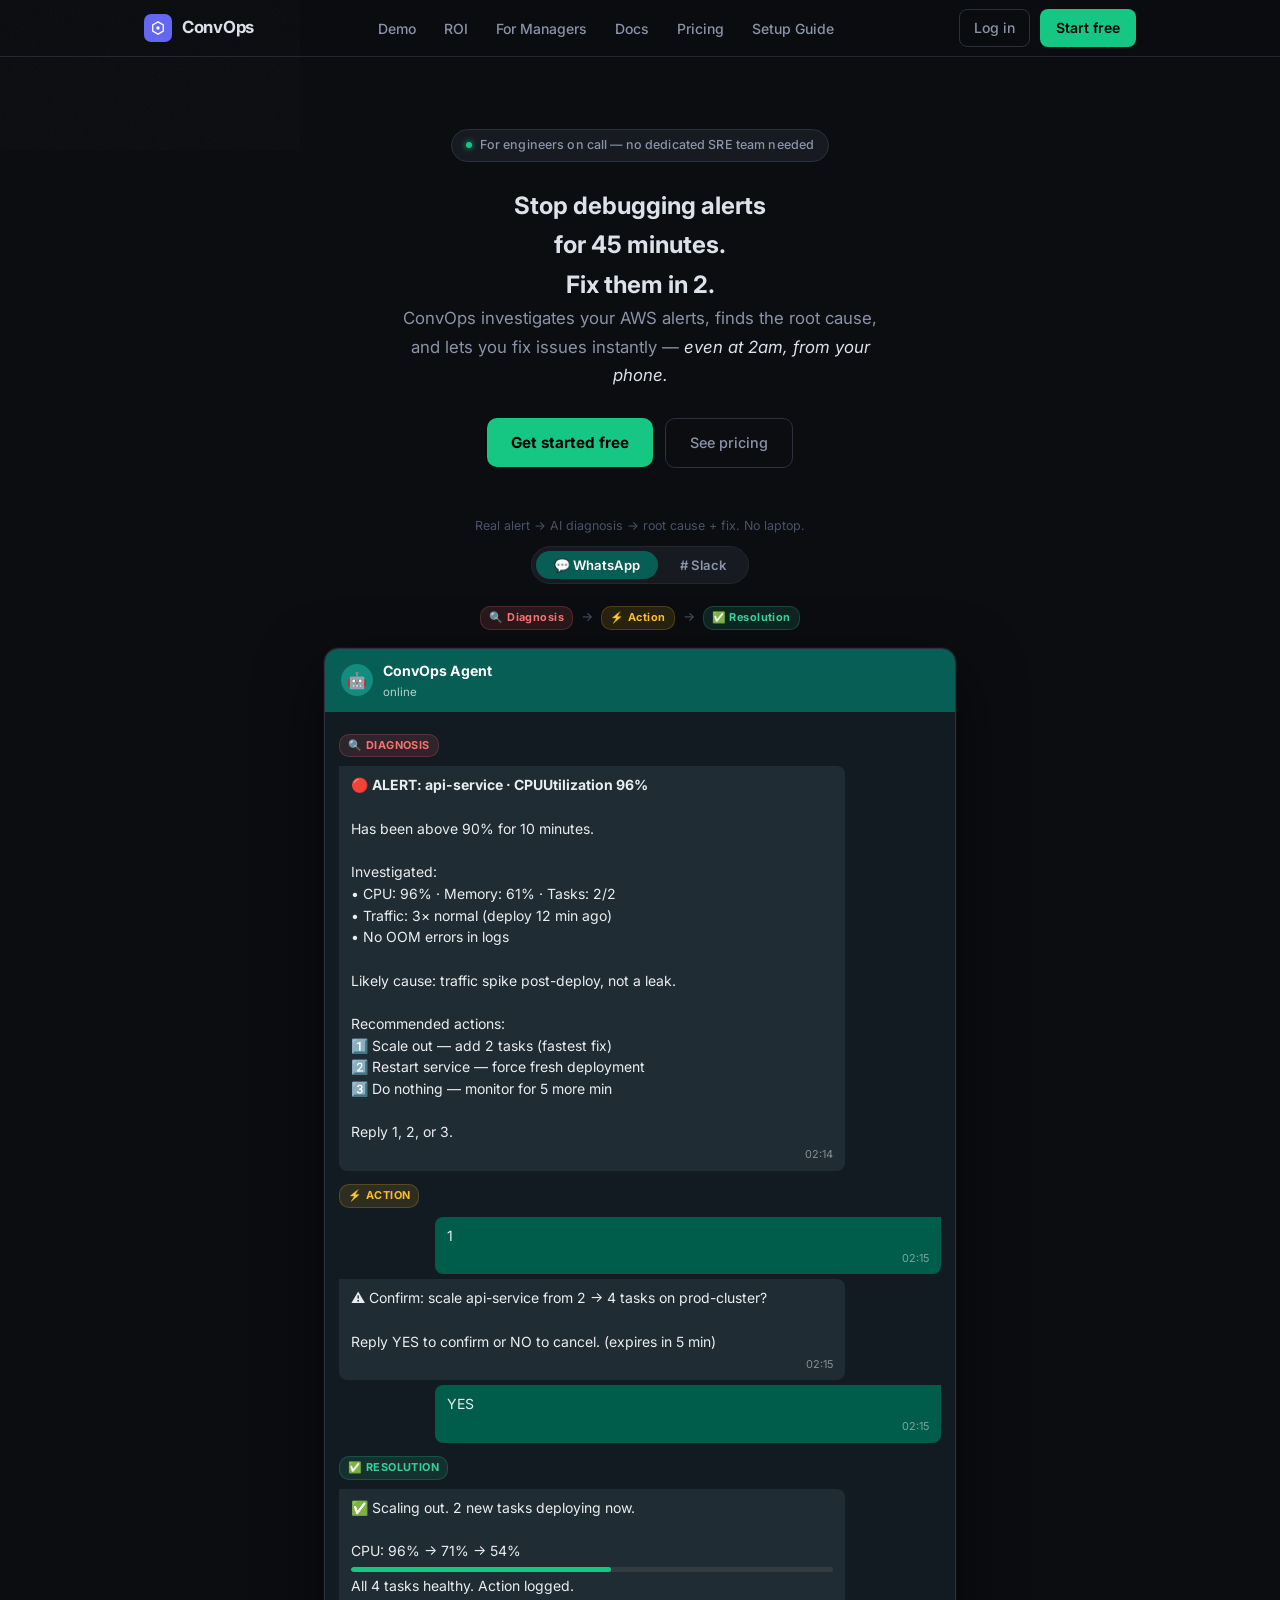
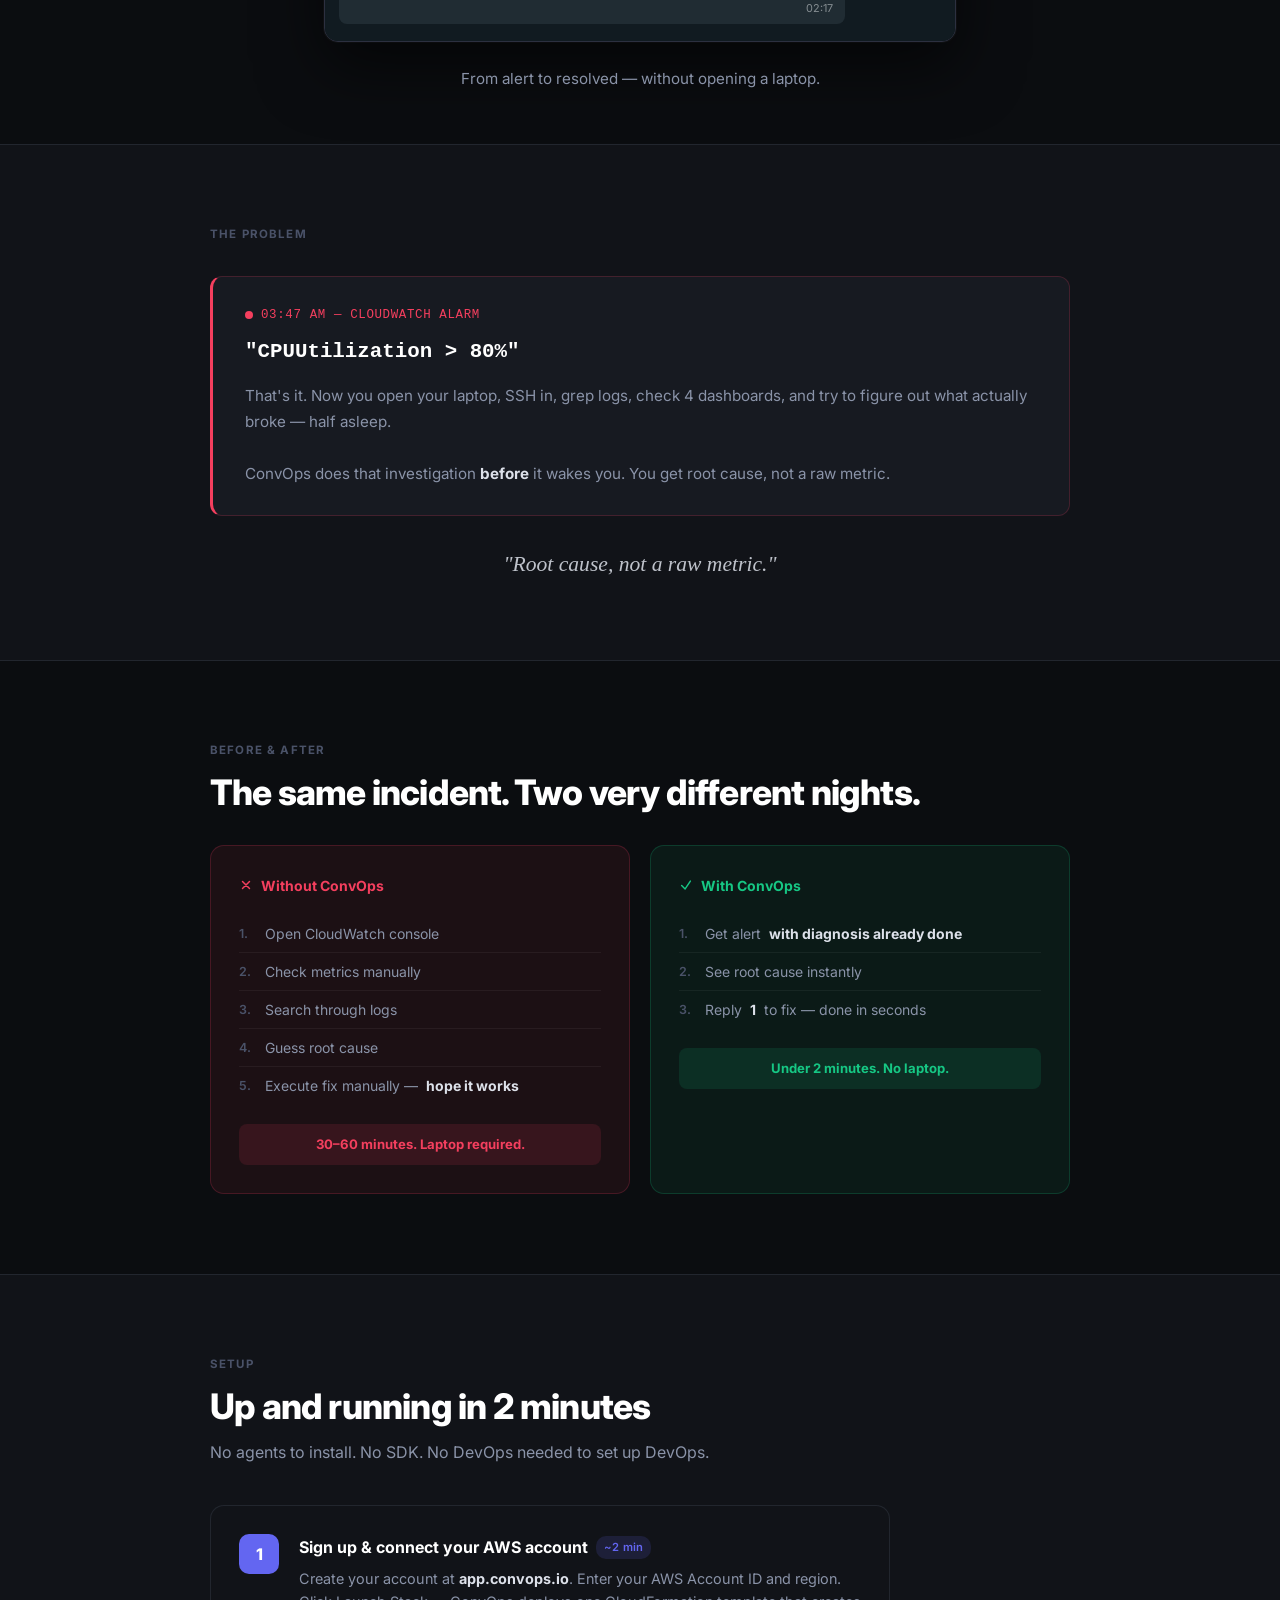
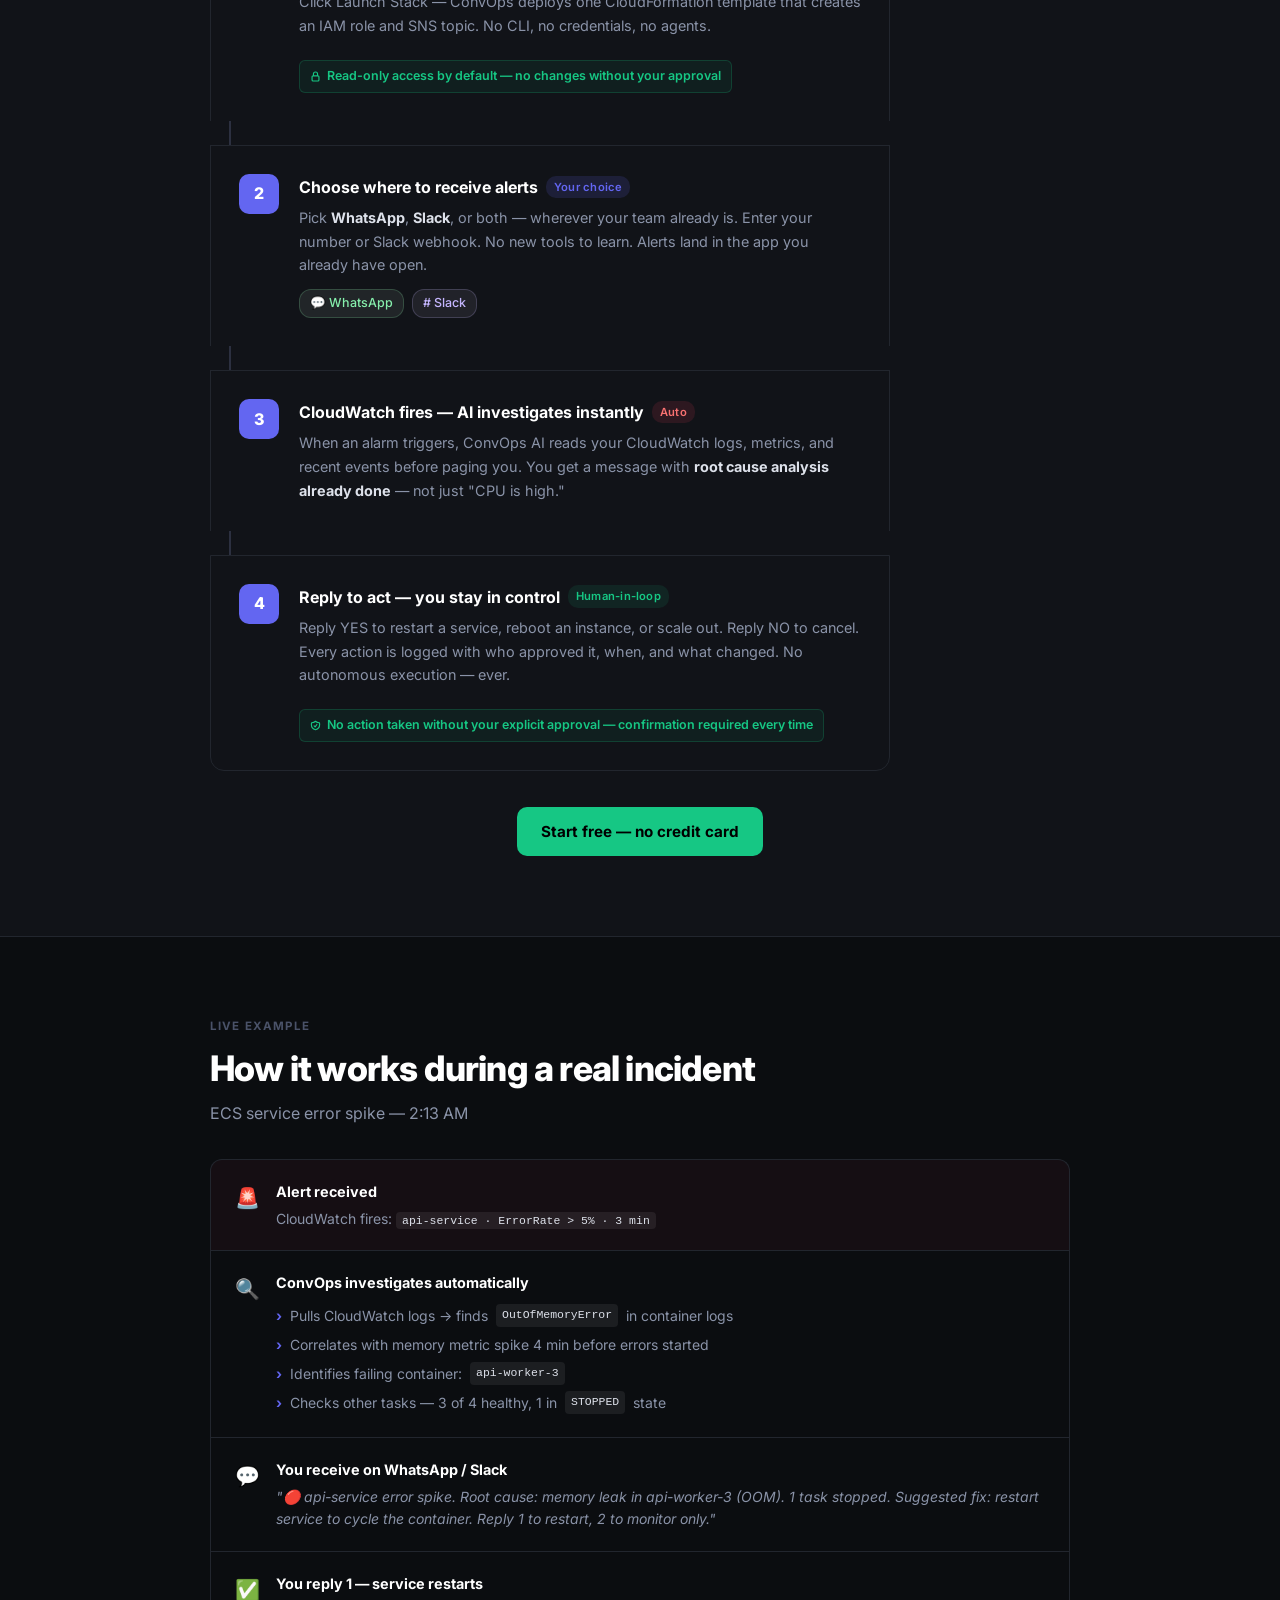
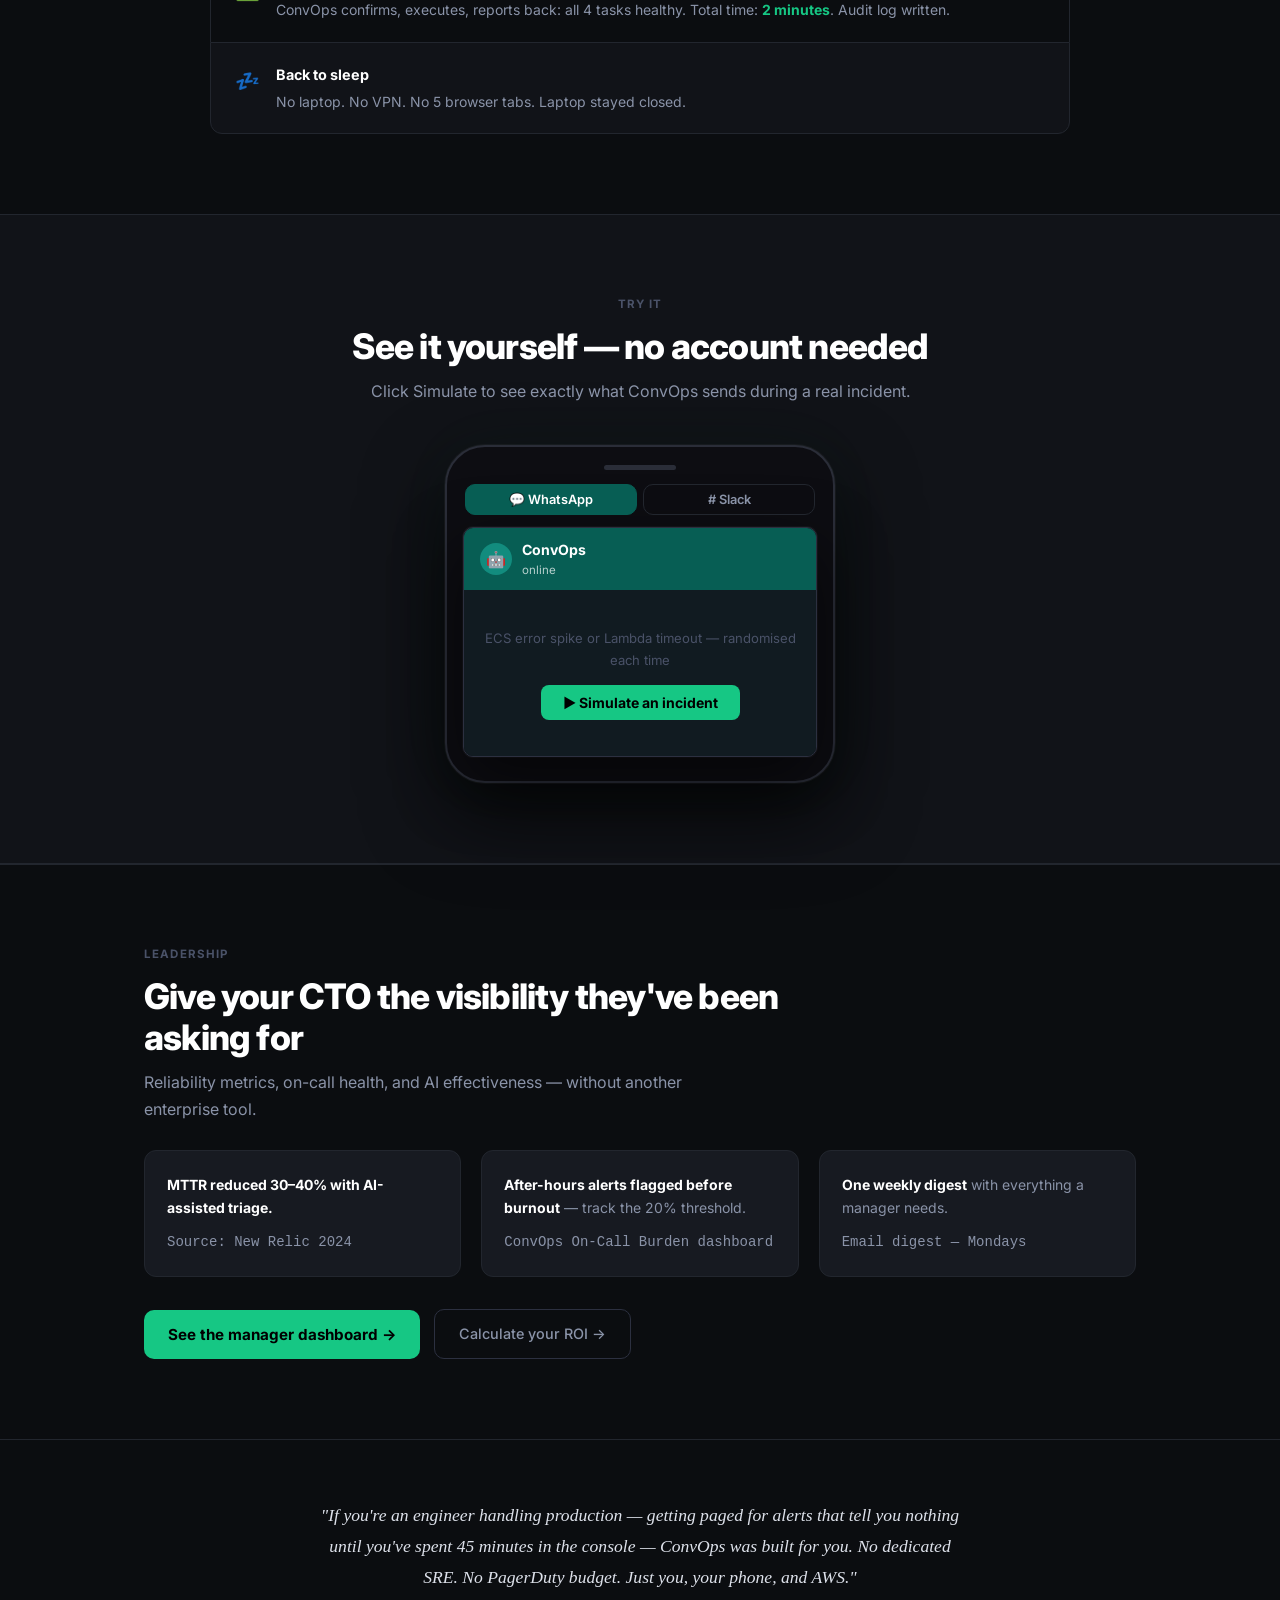
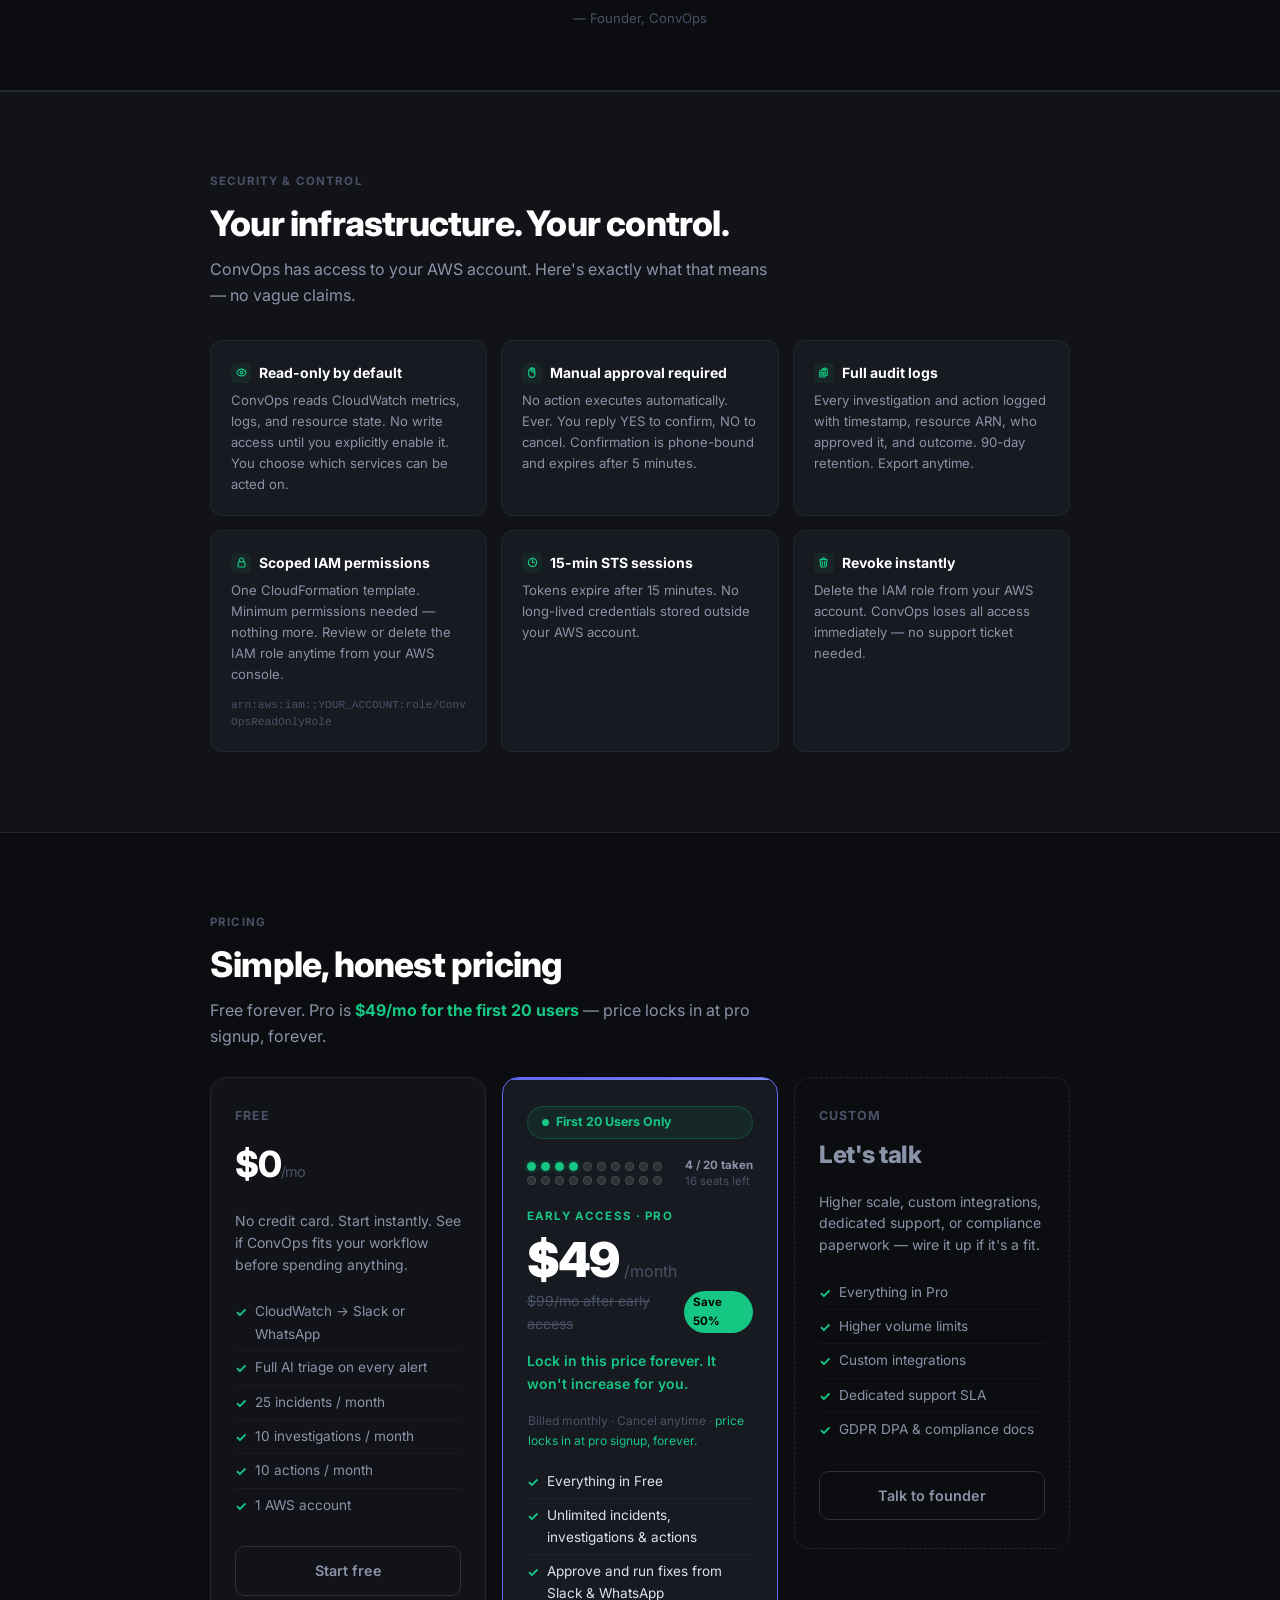
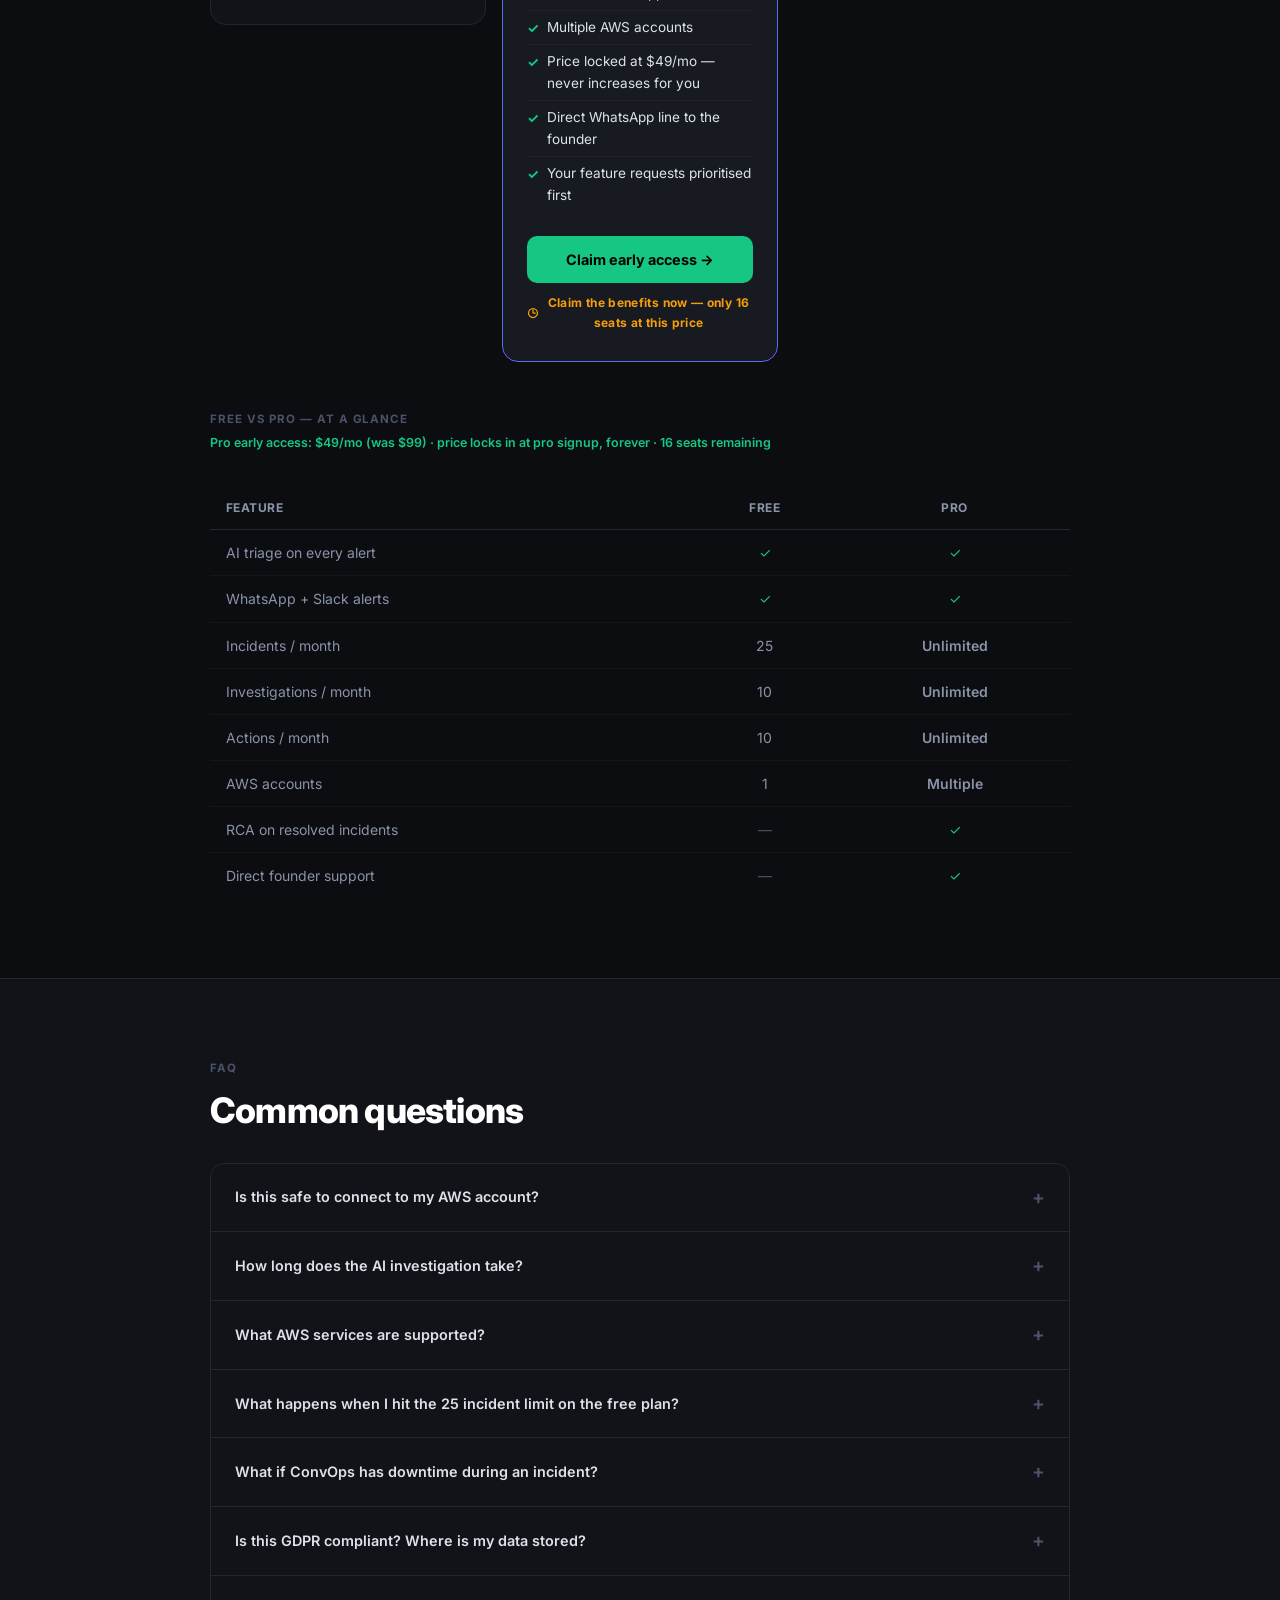
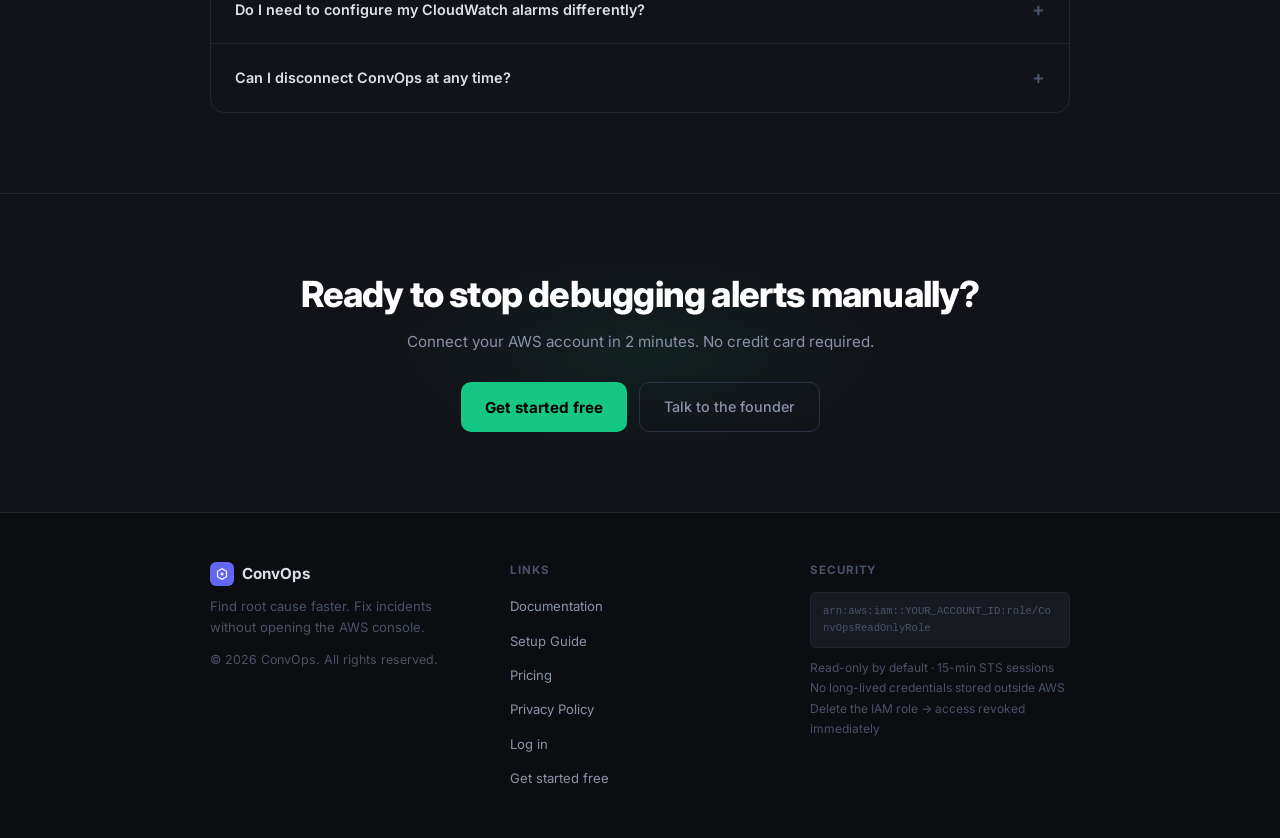
==== commit bbddedd5: "improvements" ====
--- a/index.html
+++ b/index.html
@@ -917,6 +917,40 @@
         /* ── UTILITY ───────────────────────────────────────── */
         .mt-8  { margin-top: 8px; }
         .mt-16 { margin-top: 16px; }
+
+        /* ── For managers / CTO strip ─────────────────────── */
+        .cto-section-inner { max-width: 1040px; margin: 0 auto; }
+        .cto-outcome-grid {
+            display: grid;
+            grid-template-columns: repeat(auto-fit, minmax(260px, 1fr));
+            gap: 20px;
+            margin-top: 28px;
+        }
+        .cto-outcome-card {
+            background: var(--s2);
+            border: 1px solid var(--border);
+            border-radius: 12px;
+            padding: 22px;
+        }
+        .cto-outcome-card p {
+            font-size: 0.875rem;
+            color: var(--text-2);
+            margin-bottom: 0;
+            line-height: 1.65;
+        }
+        .cto-outcome-source {
+            font-size: 0.72rem;
+            color: var(--text-3);
+            margin-top: 12px;
+            font-family: var(--mono);
+        }
+        .cto-cta-row {
+            display: flex;
+            flex-wrap: wrap;
+            gap: 14px;
+            margin-top: 32px;
+            align-items: center;
+        }
     </style>
 </head>
 <body>
@@ -943,6 +977,9 @@
             ConvOps
         </a>
         <ul class="nav-links">
+            <li><a href="https://app.convops.io/demo">Demo</a></li>
+            <li><a href="https://app.convops.io/roi">ROI</a></li>
+            <li><a href="for-managers.html">For Managers</a></li>
             <li><a href="https://convops.io/docs">Docs</a></li>
             <li><a href="#pricing">Pricing</a></li>
             <li><a href="https://convops.io/onboarding-guide">Setup Guide</a></li>
@@ -1450,6 +1487,33 @@
     </div>
 </section>
 
+<!-- ── FOR MANAGERS / CTO ─────────────────────────────────── -->
+<section class="section" style="border-top:1px solid var(--border);">
+    <div class="cto-section-inner" style="padding: 0 24px;">
+        <div class="section-label">Leadership</div>
+        <h2 class="section-title" style="max-width:640px;">Give your CTO the visibility they've been asking for</h2>
+        <p class="section-sub">Reliability metrics, on-call health, and AI effectiveness — without another enterprise tool.</p>
+        <div class="cto-outcome-grid">
+            <div class="cto-outcome-card">
+                <p><strong style="color:#fff;">MTTR reduced 30–40% with AI-assisted triage.</strong></p>
+                <p class="cto-outcome-source">Source: New Relic 2024</p>
+            </div>
+            <div class="cto-outcome-card">
+                <p><strong style="color:#fff;">After-hours alerts flagged before burnout</strong> — track the 20% threshold.</p>
+                <p class="cto-outcome-source">ConvOps On-Call Burden dashboard</p>
+            </div>
+            <div class="cto-outcome-card">
+                <p><strong style="color:#fff;">One weekly digest</strong> with everything a manager needs.</p>
+                <p class="cto-outcome-source">Email digest — Mondays</p>
+            </div>
+        </div>
+        <div class="cto-cta-row">
+            <a href="https://app.convops.io/demo" class="btn-hero">See the manager dashboard →</a>
+            <a href="https://app.convops.io/roi" class="btn-hero-ghost">Calculate your ROI →</a>
+        </div>
+    </div>
+</section>
+
 <!-- ── QUOTE / SOCIAL PROOF ───────────────────────────────── -->
 <section class="quote-section">
     <div class="quote-inner">
